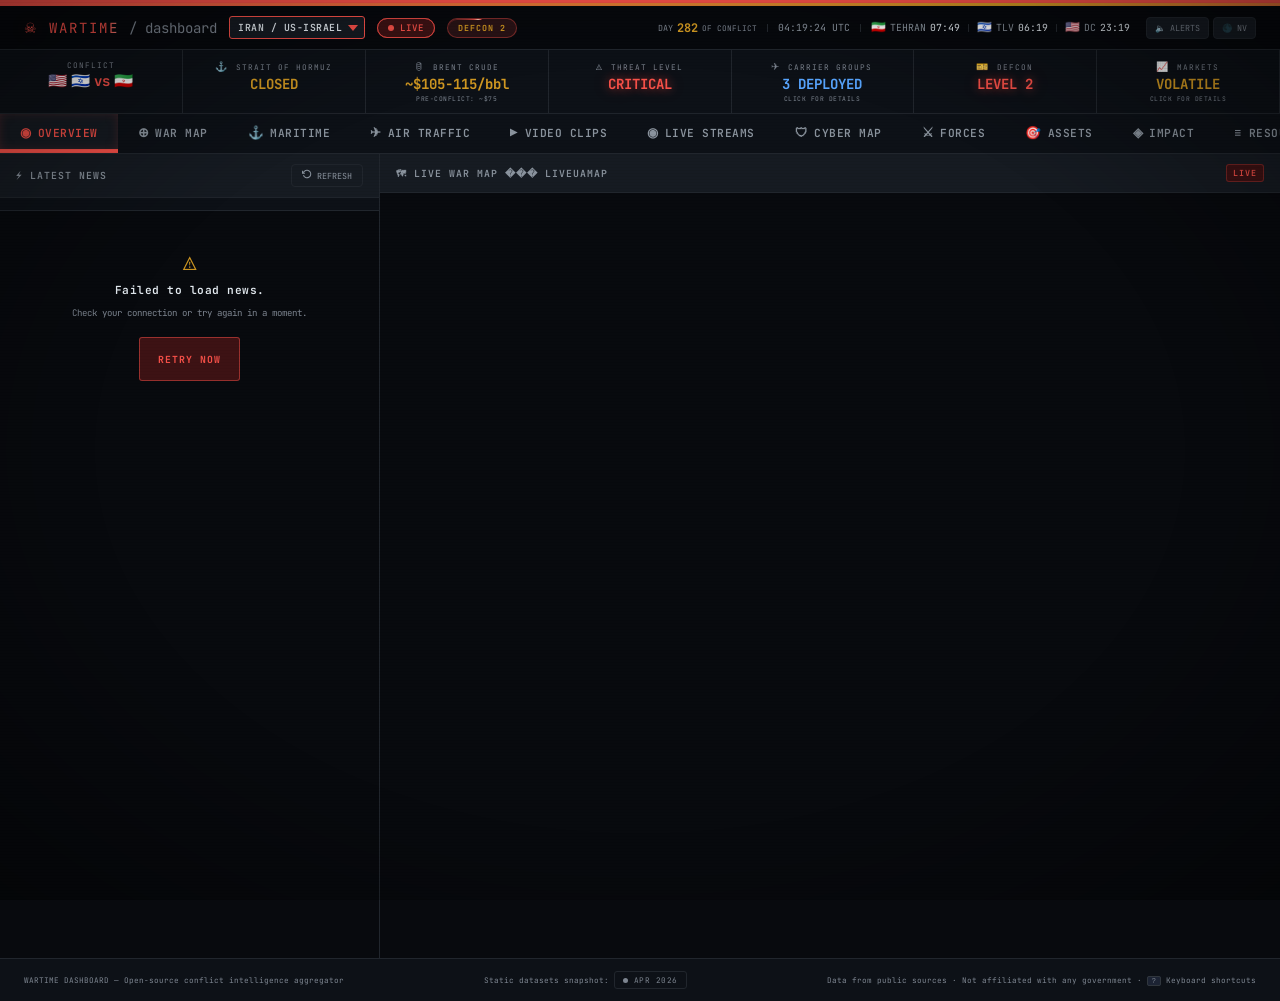
==== index.html @ 5f17aec8 "Add PWA shell, scoring methodology, and share buttons - PWA: add /manifest.webmanifest + /sw.js (net" ====
<!DOCTYPE html>
<html lang="en">
<head>
<meta charset="UTF-8">
<meta name="viewport" content="width=device-width, initial-scale=1.0">
<meta name="description" content="Real-time conflict intelligence dashboard monitoring the US-Israel military operations against Iran. Live maps, news feeds, OSINT, maritime/air traffic tracking, and military order of battle.">
<meta name="theme-color" content="#080a0e">
<meta property="og:title" content="WARTIME — Iran Conflict Dashboard">
<meta property="og:description" content="Real-time conflict intelligence dashboard with live maps, news, OSINT, and military tracking.">
<meta property="og:type" content="website">
<meta property="og:url" content="https://wartime-dashboard.vercel.app/">
<meta property="og:site_name" content="WARTIME">
<meta property="og:image" content="https://wartime-dashboard.vercel.app/images/assets/og-preview.png">
<meta property="og:image:width" content="1200">
<meta property="og:image:height" content="630">
<meta name="twitter:card" content="summary_large_image">
<meta name="twitter:title" content="WARTIME — Iran Conflict Dashboard">
<meta name="twitter:description" content="Real-time conflict intelligence dashboard with live maps, news, OSINT, and military tracking.">
<meta name="twitter:image" content="https://wartime-dashboard.vercel.app/images/assets/og-preview.png">
<meta name="robots" content="index,follow">
<link rel="canonical" href="https://wartime-dashboard.vercel.app/">
<link rel="manifest" href="/manifest.webmanifest">
<link rel="icon" href="data:image/svg+xml,<svg xmlns='http://www.w3.org/2000/svg' viewBox='0 0 100 100'><text y='.9em' font-size='90'>☠</text></svg>">
<title>WARTIME — Iran Conflict Dashboard</title>
<link rel="preconnect" href="https://fonts.googleapis.com">
<link rel="preconnect" href="https://fonts.gstatic.com" crossorigin>
<link href="https://fonts.googleapis.com/css2?family=JetBrains+Mono:wght@400;600;700&family=DM+Sans:wght@400;500;600;700&display=swap" rel="stylesheet">
<style>
  *,*::before,*::after{box-sizing:border-box;margin:0;padding:0}
  :root{
    --bg:#080a0e;--surface:#0d1117;--surface2:#161b22;--surface3:#1c2333;
    --border:#21262d;--border2:#30363d;
    --text:#e6edf3;--text2:#8b949e;--text3:#7d8590;
    --red:#f85149;--red-dim:#3d1214;
    --orange:#d29922;--orange-dim:#2d2006;
    --green:#3fb950;--green-dim:#0d2818;
    --blue:#58a6ff;--blue-dim:#0c2d6b;
    --purple:#bc8cff;
    --iran:#239e3b;--usa:#bf0a30;--israel:#0038b8;
    --mono:'JetBrains Mono',monospace;--sans:'DM Sans',system-ui,sans-serif;
  }
  html{font-size:14px;background:var(--bg);color:var(--text);font-family:var(--sans);scrollbar-width:thin;scrollbar-color:var(--border) var(--bg)}
  body{min-height:100vh;background:var(--bg)}
  /* Subtle scanline overlay for war-room CRT feel */
  body::after{
    content:'';position:fixed;top:0;left:0;right:0;bottom:0;z-index:9999;
    pointer-events:none;
    background:repeating-linear-gradient(0deg,rgba(0,0,0,0.03) 0px,rgba(0,0,0,0.03) 1px,transparent 1px,transparent 3px);
  }
  /* Vignette */
  body::before{
    content:'';position:fixed;top:0;left:0;right:0;bottom:0;z-index:9998;
    pointer-events:none;
    background:radial-gradient(ellipse at center,transparent 60%,rgba(0,0,0,0.4) 100%);
  }
  a{color:var(--blue);text-decoration:none}a:hover{text-decoration:underline}

  /* THREAT BAR - thin red line at very top */
  .threat-bar{
    height:3px;
    background:linear-gradient(90deg,var(--red) 0%,var(--orange) 40%,var(--red) 60%,var(--orange) 100%);
    background-size:200% 100%;
    animation:threat-slide 3s linear infinite;
  }
  @keyframes threat-slide{0%{background-position:0% 0}100%{background-position:200% 0}}

  /* HEADER */
  .header{
    position:sticky;top:0;z-index:100;
    background:rgba(8,10,14,0.95);backdrop-filter:blur(12px);
    border-bottom:1px solid var(--border);
    padding:10px 24px;display:flex;align-items:center;justify-content:space-between;gap:16px;
  }
  .header-left{display:flex;align-items:center;gap:12px}
  .logo{font-family:var(--mono);font-weight:700;font-size:1.15rem;letter-spacing:2px;color:var(--red);text-shadow:0 0 20px rgba(248,81,73,0.3)}
  .logo span{color:var(--text3);font-weight:400;letter-spacing:0;text-shadow:none}
  .live-pill{
    display:inline-flex;align-items:center;gap:6px;
    background:var(--red-dim);border:1px solid rgba(248,81,73,0.4);
    color:var(--red);padding:3px 10px;border-radius:100px;
    font-family:var(--mono);font-size:0.65rem;font-weight:600;letter-spacing:1px;
  }
  .threat-pill{
    display:inline-flex;align-items:center;
    background:rgba(248,81,73,0.15);border:1px solid rgba(248,81,73,0.4);
    color:var(--orange);padding:3px 10px;border-radius:100px;
    font-family:var(--mono);font-size:0.6rem;font-weight:700;letter-spacing:1px;
    animation:blink 2s infinite;
  }
  .live-dot{width:6px;height:6px;border-radius:50%;background:var(--red);animation:blink 1.5s infinite}
  @keyframes blink{0%,100%{opacity:1}50%{opacity:.3}}
  .header-right{display:flex;align-items:center;gap:8px;font-size:.7rem;color:var(--text2);font-family:var(--mono)}
  .header-stat{display:inline-flex;align-items:center;gap:4px}
  .header-stat-label{color:var(--text3);font-size:.6rem}
  .header-divider{color:var(--border2);font-size:.6rem}
  .day-count{color:var(--orange);font-weight:700;font-size:.85rem}

  /* NAV TABS */
  .nav-tabs{
    display:flex;gap:0;background:var(--surface);border-bottom:1px solid var(--border);
    overflow-x:auto;scrollbar-width:none;
  }
  .nav-tabs::-webkit-scrollbar{display:none}
  .nav-tab{
    padding:10px 20px;font-size:.8rem;font-weight:600;color:var(--text2);
    cursor:pointer;border-bottom:2px solid transparent;white-space:nowrap;
    transition:all .2s;font-family:var(--mono);letter-spacing:.5px;
  }
  .nav-tab:hover{color:var(--text);background:var(--surface2)}
  .nav-tab:focus-visible{outline:1px solid var(--red);outline-offset:-1px}
  .nav-tab.active{color:var(--red);border-bottom-color:var(--red);background:var(--surface2)}
  .nav-tab .tab-icon{margin-right:6px;font-size:.9rem}

  /* PANELS — see transition styles below */

  /* GRID LAYOUT */
  .grid-2{display:grid;grid-template-columns:1fr 1fr;gap:1px;background:var(--border)}
  .grid-3{display:grid;grid-template-columns:1fr 1fr 1fr;gap:1px;background:var(--border)}
  .grid-cell{background:var(--surface);padding:0;position:relative;overflow:hidden}

  /* SECTION HEADERS */
  .section-head{
    display:flex;align-items:center;justify-content:space-between;
    padding:10px 16px;background:var(--surface2);border-bottom:1px solid var(--border);
    font-family:var(--mono);font-size:.7rem;font-weight:600;letter-spacing:1px;
    color:var(--text2);text-transform:uppercase;
  }
  .section-head .badge{
    font-size:.6rem;padding:2px 6px;border-radius:3px;
    background:var(--red-dim);color:var(--red);border:1px solid rgba(248,81,73,0.3);
  }

  /* IFRAME CONTAINERS */
  .iframe-wrap{position:relative;width:100%;height:100%;min-height:500px}
  .iframe-wrap iframe{width:100%;height:100%;border:0;position:absolute;top:0;left:0}
  .iframe-wrap.short{min-height:400px}
  .iframe-wrap.tall{min-height:600px}
  .iframe-wrap.yt{min-height:320px}

  /* NEWS FEED — Redesigned */
  .news-feed{height:calc(100vh - 96px);overflow-y:auto;scrollbar-width:thin;scrollbar-color:var(--border) var(--surface)}
  .news-controls{
    display:flex;align-items:center;gap:0;padding:0;
    border-bottom:1px solid var(--border);background:var(--surface);
  }
  .news-filter-tab{
    padding:8px 14px;font-family:var(--mono);font-size:.6rem;letter-spacing:.5px;
    cursor:pointer;color:var(--text3);border-bottom:2px solid transparent;
    transition:all .15s;white-space:nowrap;
  }
  .news-filter-tab:hover{color:var(--text2);background:var(--surface2)}
  .news-filter-tab.active{color:var(--red);border-bottom-color:var(--red)}
  .news-view-toggle{
    margin-left:auto;padding:6px 10px;background:none;border:none;
    color:var(--text3);font-family:var(--mono);font-size:.6rem;cursor:pointer;
  }
  .news-view-toggle:hover{color:var(--text2)}
  .news-item{
    padding:14px 16px;border-bottom:1px solid var(--border);cursor:pointer;
    transition:background .15s;
  }
  .news-item:hover{background:var(--surface2)}
  .news-item.compact{padding:8px 16px}
  .news-meta{display:flex;align-items:center;gap:8px;margin-bottom:4px}
  .news-source{
    font-family:var(--mono);font-size:.6rem;font-weight:700;letter-spacing:.5px;
    padding:2px 6px;border-radius:3px;text-transform:uppercase;
  }
  .news-category{
    font-family:var(--mono);font-size:.5rem;letter-spacing:.5px;padding:1px 5px;
    border-radius:2px;text-transform:uppercase;
  }
  .cat-strikes{background:var(--red-dim);color:var(--red)}
  .cat-military{background:var(--orange-dim);color:var(--orange)}
  .cat-diplomacy{background:var(--blue-dim);color:var(--blue)}
  .cat-maritime{background:#0d2233;color:#4db8d9}
  .cat-nuclear{background:#2d0633;color:#d966ff}
  .cat-humanitarian{background:var(--green-dim);color:var(--green)}
  .cat-oil{background:#332200;color:#e6a817}
  .src-aljazeera{background:#3d1a0a;color:#e8713a}
  .src-bbc{background:#3d1214;color:#f85149}
  .src-reuters{background:#2d2006;color:#d29922}
  .src-cnn{background:#0c2d6b;color:#58a6ff}
  .src-npr{background:#1a2d0a;color:#6fbf49}
  .src-fox{background:#2d2006;color:#d29922}
  .src-nbc{background:#1a0a3d;color:#bc8cff}
  .src-guardian{background:#0d2818;color:#3fb950}
  .src-jpost{background:#0c2d6b;color:#58a6ff}
  .src-toi{background:#1a1a3d;color:#8888ff}
  .src-default{background:var(--surface3);color:var(--text2)}
  .news-time{font-size:.65rem;color:var(--text3);font-family:var(--mono)}
  .news-title{font-size:.85rem;font-weight:600;line-height:1.4;color:var(--text)}
  .news-item:hover .news-title{color:var(--blue)}
  .news-snippet{font-size:.7rem;color:var(--text2);line-height:1.4;margin-top:4px;display:-webkit-box;-webkit-line-clamp:2;-webkit-box-orient:vertical;overflow:hidden}
  .news-item.compact .news-snippet{display:none}
  .breaking-tag{
    display:inline-block;background:var(--red);color:#fff;
    font-family:var(--mono);font-size:.55rem;font-weight:700;
    padding:1px 5px;border-radius:2px;margin-right:4px;letter-spacing:.5px;
  }
  .precedence-badge{
    display:inline-block;font-family:var(--mono);font-size:.45rem;font-weight:700;
    padding:1px 4px;border-radius:2px;margin-right:4px;letter-spacing:.5px;
  }
  .prec-flash{background:#ff0033;color:#fff;animation:flash-pulse 1s infinite}
  .prec-immediate{background:#ff6600;color:#fff}
  .prec-priority{background:#cc9900;color:#000}
  .prec-routine{background:var(--surface3);color:var(--text3)}
  @keyframes flash-pulse{0%,100%{opacity:1}50%{opacity:.5}}
  @media(prefers-reduced-motion:reduce){.prec-flash{animation:none}}
  .escalation-gauge{display:flex;align-items:center;gap:8px;padding:8px 16px;background:var(--surface);border:1px solid var(--border);border-radius:4px;margin:8px 0}
  .gauge-bar{flex:1;height:8px;background:var(--surface2);border-radius:4px;overflow:hidden;position:relative}
  .gauge-fill{height:100%;border-radius:4px;transition:width .5s ease,background .5s ease}
  .gauge-label{font-family:var(--mono);font-size:.6rem;color:var(--text2);white-space:nowrap}
  .gauge-value{font-family:var(--mono);font-size:.7rem;font-weight:700;min-width:60px;text-align:right}
  /* Sparkline mini-charts */
  .sparkline-wrap{display:flex;align-items:flex-end;gap:1px;height:28px;margin:4px 0}
  .spark-bar{flex:1;background:var(--green);border-radius:1px 1px 0 0;min-width:2px;transition:height .3s ease;opacity:.7}
  .spark-bar:hover{opacity:1}
  .spark-bar.down{background:var(--red)}
  .spark-bar.flat{background:var(--text3)}
  /* Timeline filters */
  .timeline-filters{display:flex;gap:6px;padding:12px 20px;flex-wrap:wrap;border-bottom:1px solid var(--border)}
  .timeline-filter-btn{font-family:var(--mono);font-size:.55rem;padding:3px 8px;border-radius:3px;
    border:1px solid var(--border);background:var(--surface2);color:var(--text2);cursor:pointer;text-transform:uppercase;letter-spacing:.5px}
  .timeline-filter-btn:hover,.timeline-filter-btn.active{border-color:var(--accent);color:var(--accent);background:var(--surface)}
  .timeline-event{display:flex;gap:16px;padding:12px 0;border-bottom:1px solid var(--border);cursor:pointer;transition:background .15s}
  .timeline-event:hover{background:var(--surface2)}
  .timeline-event-cat{font-family:var(--mono);font-size:.45rem;padding:1px 5px;border-radius:2px;white-space:nowrap;align-self:flex-start;margin-top:2px}
  .news-stats-bar{
    display:flex;gap:0;border-bottom:1px solid var(--border);background:var(--surface);
  }
  .news-stat{
    flex:1;text-align:center;padding:6px 8px;border-right:1px solid var(--border);
  }
  .news-stat:last-child{border-right:none}
  .news-stat-val{font-family:var(--mono);font-size:.9rem;font-weight:700;color:var(--text)}
  .news-stat-label{font-family:var(--mono);font-size:.5rem;color:var(--text3);text-transform:uppercase;letter-spacing:.5px}

  /* OSINT/Social Feed */
  .osint-grid{display:grid;grid-template-columns:repeat(auto-fill,minmax(340px,1fr));gap:1px;background:var(--border);padding:0}
  .osint-card{
    background:var(--surface);padding:14px 16px;cursor:pointer;transition:background .15s;
    border-bottom:1px solid var(--border);
  }
  .osint-card:hover{background:var(--surface2)}
  .osint-header{display:flex;align-items:center;gap:8px;margin-bottom:6px}
  .osint-platform{
    font-family:var(--mono);font-size:.55rem;font-weight:700;letter-spacing:.5px;
    padding:2px 6px;border-radius:3px;text-transform:uppercase;
  }
  .plat-twitter{background:#0c2d4d;color:#1da1f2}
  .plat-telegram{background:#0c2633;color:#0088cc}
  .plat-osint{background:#2d1a06;color:#e8a83a}
  /* Article reader */
  #articleReader iframe{background:#fff}
  .osint-author{font-size:.7rem;font-weight:600;color:var(--text)}
  .osint-handle{font-size:.6rem;color:var(--text3);font-family:var(--mono)}
  .osint-text{font-size:.8rem;line-height:1.45;color:var(--text);margin-bottom:6px}
  .osint-footer{display:flex;gap:12px;font-family:var(--mono);font-size:.55rem;color:var(--text3)}
  .osint-engagement{display:flex;gap:12px;align-items:center}
  .osint-engagement span{display:flex;align-items:center;gap:3px}

  /* Impact Stats Dashboard */
  .impact-grid{display:grid;grid-template-columns:repeat(auto-fill,minmax(200px,1fr));gap:1px;background:var(--border);padding:0}
  .impact-card{
    background:var(--surface);padding:20px;text-align:center;
  }
  .impact-val{font-family:var(--mono);font-size:1.8rem;font-weight:700;line-height:1;margin-bottom:4px}
  .impact-label{font-family:var(--mono);font-size:.6rem;color:var(--text3);text-transform:uppercase;letter-spacing:1px}
  .impact-sub{font-size:.6rem;color:var(--text3);margin-top:2px}
  .impact-section{padding:16px 20px}
  .impact-section h3{font-family:var(--mono);font-size:.75rem;color:var(--text2);letter-spacing:1px;text-transform:uppercase;margin-bottom:12px}
  .impact-bar{display:flex;align-items:center;gap:10px;margin-bottom:8px}
  .impact-bar-label{font-family:var(--mono);font-size:.65rem;color:var(--text2);width:120px;flex-shrink:0}
  .impact-bar-track{flex:1;height:6px;background:var(--surface2);border-radius:3px;overflow:hidden}
  .impact-bar-fill{height:100%;border-radius:3px;transition:width .5s ease}
  .impact-timeline-item{
    display:flex;gap:12px;padding:10px 0;border-bottom:1px solid var(--border);
    font-size:.75rem;
  }
  .impact-timeline-date{font-family:var(--mono);font-size:.6rem;color:var(--text3);width:80px;flex-shrink:0}
  .impact-timeline-text{color:var(--text);line-height:1.4}

  /* VIDEO CLIPS */
  .clips-grid{display:grid;grid-template-columns:repeat(auto-fill,minmax(260px,1fr));gap:1px;background:var(--border)}
  .clip-card{background:var(--surface);overflow:hidden;cursor:pointer;transition:background .15s}
  .clip-card:hover{background:var(--surface2)}
  .clip-thumb{position:relative;padding-bottom:56.25%;background:var(--surface2)}
  .clip-thumb img{position:absolute;top:0;left:0;width:100%;height:100%;object-fit:cover}
  .clip-thumb .play-btn{
    position:absolute;top:50%;left:50%;transform:translate(-50%,-50%);
    width:48px;height:48px;border-radius:50%;background:rgba(248,81,73,0.9);
    display:flex;align-items:center;justify-content:center;
    transition:transform .2s;
  }
  .clip-card:hover .play-btn{transform:translate(-50%,-50%) scale(1.1)}
  .play-btn svg{width:18px;height:18px;fill:#fff;margin-left:2px}
  .clip-duration{
    position:absolute;bottom:6px;right:6px;
    background:rgba(0,0,0,0.85);color:#fff;
    font-family:var(--mono);font-size:.6rem;padding:2px 5px;border-radius:3px;
  }
  .clip-info{padding:10px 12px}
  .clip-title{font-size:.8rem;font-weight:600;line-height:1.3;margin-bottom:4px;display:-webkit-box;-webkit-line-clamp:2;-webkit-box-orient:vertical;overflow:hidden}
  .clip-channel{font-size:.65rem;color:var(--text2)}
  .clip-date{font-size:.6rem;color:var(--text3);font-family:var(--mono)}

  /* VIDEO SOURCE TABS */
  .vid-source-tabs{display:flex;gap:0;border:1px solid var(--border);border-radius:4px;overflow:hidden}
  .vid-src-tab{
    padding:3px 10px;background:none;border:none;border-right:1px solid var(--border);
    color:var(--text3);font-family:var(--mono);font-size:.6rem;cursor:pointer;
    transition:all .15s;letter-spacing:.5px;
  }
  .vid-src-tab:last-child{border-right:none}
  .vid-src-tab:hover{background:var(--surface2);color:var(--text2)}
  .vid-src-tab.active{background:var(--red-dim);color:var(--red)}
  .clip-card .clip-source{
    position:absolute;top:6px;left:6px;
    background:rgba(0,0,0,0.85);color:var(--text2);
    font-family:var(--mono);font-size:.55rem;padding:2px 6px;border-radius:3px;
    letter-spacing:.5px;
  }
  .clip-card .clip-source.src-reddit{color:#ff4500}
  .clip-card .clip-source.src-youtube{color:#f00}

  /* EVENT TIMELINE */
  .timeline{height:calc(100vh - 130px);overflow-y:auto;padding:20px 20px 20px 28px;scrollbar-width:thin;scrollbar-color:var(--border) var(--surface)}
  .timeline-group{margin-bottom:24px}
  .timeline-date{
    font-family:var(--mono);font-size:.6rem;letter-spacing:1px;text-transform:uppercase;
    color:var(--text3);margin-bottom:12px;padding-left:20px;
  }
  .tl-item{
    position:relative;padding:10px 14px 10px 20px;margin-left:8px;
    border-left:2px solid var(--border);cursor:pointer;transition:background .15s;
  }
  .tl-item:hover{background:var(--surface2);border-radius:0 6px 6px 0}
  .tl-item::before{
    content:'';position:absolute;left:-5px;top:14px;
    width:8px;height:8px;border-radius:50%;background:var(--border2);
    border:2px solid var(--bg);
  }
  .tl-item.tl-breaking{border-left-color:var(--red)}
  .tl-item.tl-breaking::before{background:var(--red);box-shadow:0 0 8px rgba(248,81,73,0.5)}
  .tl-item.tl-major{border-left-color:var(--orange)}
  .tl-item.tl-major::before{background:var(--orange)}
  .tl-item .tl-time{
    font-family:var(--mono);font-size:.55rem;color:var(--text3);margin-bottom:3px;
  }
  .tl-item .tl-title{font-size:.78rem;font-weight:600;line-height:1.35;color:var(--text)}
  .tl-item:hover .tl-title{color:var(--blue)}
  .tl-item .tl-source{
    font-family:var(--mono);font-size:.55rem;color:var(--text3);margin-top:4px;
  }
  .tl-legend{
    display:flex;gap:14px;padding:10px 16px;border-bottom:1px solid var(--border);
    font-family:var(--mono);font-size:.55rem;color:var(--text3);
  }
  .tl-legend-dot{
    display:inline-block;width:6px;height:6px;border-radius:50%;margin-right:4px;
    vertical-align:middle;
  }

  /* BREAKING MARQUEE */
  .marquee-bar{
    display:flex;align-items:center;background:var(--red-dim);
    border-bottom:1px solid rgba(248,81,73,0.3);overflow:hidden;height:28px;
  }
  .marquee-label{
    flex-shrink:0;padding:0 12px;font-family:var(--mono);font-size:.6rem;font-weight:700;
    letter-spacing:1px;color:#fff;background:var(--red);height:100%;
    display:flex;align-items:center;animation:blink 1.5s infinite;
  }
  .marquee-track{flex:1;overflow:hidden;position:relative;height:100%;display:flex;align-items:center}
  .marquee-text{
    white-space:nowrap;font-family:var(--mono);font-size:.7rem;font-weight:600;color:var(--red);
    animation:marquee-scroll 30s linear infinite;padding-left:100%;
  }
  @keyframes marquee-scroll{0%{transform:translateX(0)}100%{transform:translateX(-100%)}}

  /* STAT TICKER */
  .ticker{
    display:flex;gap:0;background:var(--surface);border-bottom:1px solid var(--border);
    overflow-x:auto;scrollbar-width:none;
  }
  .ticker::-webkit-scrollbar{display:none}
  .tick{
    flex:1;min-width:160px;padding:10px 16px;border-right:1px solid var(--border);
    text-align:center;transition:background .3s;
  }
  .tick:hover{background:var(--surface2)}
  .tick-label{font-family:var(--mono);font-size:.55rem;color:var(--text3);text-transform:uppercase;letter-spacing:1px;margin-bottom:2px}
  .tick-icon{font-size:.7rem;margin-right:2px}
  .tick-value{font-family:var(--mono);font-size:1rem;font-weight:700}
  .tick-value.red{color:var(--red)}.tick-value.orange{color:var(--orange)}.tick-value.green{color:var(--green)}.tick-value.blue{color:var(--blue)}
  .tick-flags{display:inline-flex;align-items:center;gap:4px}
  .flag{font-size:1.1rem;line-height:1}
  .tick-pulse{animation:tick-pulse 2s ease-in-out infinite}
  @keyframes tick-pulse{0%,100%{opacity:1}50%{opacity:.5}}
  .tick-critical{
    text-shadow:0 0 10px rgba(248,81,73,0.6),0 0 20px rgba(248,81,73,0.3);
    animation:threat-glow 1.5s ease-in-out infinite;
  }
  @keyframes threat-glow{
    0%,100%{text-shadow:0 0 10px rgba(248,81,73,0.6),0 0 20px rgba(248,81,73,0.3)}
    50%{text-shadow:0 0 20px rgba(248,81,73,0.9),0 0 40px rgba(248,81,73,0.5),0 0 60px rgba(248,81,73,0.2)}
  }
  .tick-sub{font-family:var(--mono);font-size:.45rem;color:var(--text3);margin-top:2px;letter-spacing:.5px}

  /* THEATER SELECTOR */
  .theater-select{
    font-family:var(--mono);font-size:.7rem;font-weight:600;
    background:var(--surface2);color:var(--text);
    border:1px solid var(--red);border-radius:3px;
    padding:4px 8px;cursor:pointer;
    outline:none;letter-spacing:.5px;
    appearance:none;-webkit-appearance:none;
    background-image:url("data:image/svg+xml,%3Csvg xmlns='http://www.w3.org/2000/svg' width='10' height='6'%3E%3Cpath d='M0 0l5 6 5-6z' fill='%23f85149'/%3E%3C/svg%3E");
    background-repeat:no-repeat;background-position:right 6px center;
    padding-right:22px;
  }
  .theater-select:hover{background:var(--surface3);border-color:var(--red)}
  .theater-select:focus{box-shadow:0 0 0 2px rgba(248,81,73,0.3)}
  .theater-select option{background:var(--surface);color:var(--text)}

  /* CARRIER DETAIL PANEL */
  .carrier-panel{
    display:none;background:var(--surface);border-bottom:1px solid var(--border);
    padding:0;overflow:hidden;transition:max-height .3s ease;
  }
  .carrier-panel.show{display:block}
  .carrier-panel-inner{display:flex;gap:0;overflow-x:auto;scrollbar-width:none}
  .carrier-panel-inner::-webkit-scrollbar{display:none}
  .carrier-card{
    flex:1;min-width:280px;padding:16px 20px;border-right:1px solid var(--border);
  }
  .carrier-card-img{
    width:100%;height:120px;object-fit:cover;border-radius:4px;margin-bottom:10px;
    border:1px solid var(--border);opacity:.9;transition:opacity .3s;
  }
  .carrier-card-img:hover{opacity:1}
  .carrier-card-name{font-family:var(--mono);font-weight:700;font-size:.85rem;color:var(--blue);margin-bottom:2px}
  .carrier-card-hull{font-family:var(--mono);font-size:.6rem;color:var(--text3);margin-bottom:8px}
  .carrier-card-item{display:flex;justify-content:space-between;padding:3px 0;border-bottom:1px solid var(--border);font-family:var(--mono);font-size:.6rem}
  .carrier-card-item:last-child{border:0}
  .carrier-card-label{color:var(--text2)}
  .carrier-card-val{color:var(--text);font-weight:600}
  .carrier-card-status{
    display:inline-flex;align-items:center;gap:4px;margin-top:6px;padding:3px 8px;
    border-radius:3px;font-family:var(--mono);font-size:.55rem;font-weight:600;
    background:var(--blue-dim);color:var(--blue);border:1px solid rgba(88,166,255,0.3);
  }

  /* FLEET TRACKER */
  .fleet-grid{display:grid;grid-template-columns:repeat(auto-fill,minmax(340px,1fr));gap:1px;background:var(--border)}
  .fleet-card{background:var(--surface);padding:16px 18px}
  .fleet-card-header{display:flex;align-items:center;justify-content:space-between;margin-bottom:8px}
  .fleet-card-name{font-family:var(--mono);font-weight:700;font-size:.75rem;color:var(--text)}
  .fleet-card-class{font-family:var(--mono);font-size:.55rem;color:var(--text3)}
  .fleet-card-status{
    display:inline-flex;align-items:center;gap:4px;padding:2px 8px;border-radius:3px;
    font-family:var(--mono);font-size:.55rem;font-weight:600;
  }
  .fleet-card-status.operational{background:var(--green-dim);color:var(--green);border:1px solid rgba(63,185,80,0.3)}
  .fleet-card-status.damaged{background:var(--orange-dim);color:var(--orange);border:1px solid rgba(210,153,34,0.3)}
  .fleet-card-status.destroyed{background:var(--red-dim);color:var(--red);border:1px solid rgba(248,81,73,0.3)}
  .fleet-card-status.unknown{background:var(--surface3);color:var(--text3);border:1px solid var(--border2)}
  .fleet-card-detail{font-family:var(--mono);font-size:.55rem;color:var(--text2);margin-top:4px}
  .fleet-card-detail span{display:block;padding:2px 0}
  .fleet-summary{display:flex;gap:16px;padding:12px 20px;background:var(--surface2);border-bottom:1px solid var(--border);font-family:var(--mono);font-size:.6rem;flex-wrap:wrap}
  .fleet-summary-item{display:flex;align-items:center;gap:6px}
  .fleet-summary-dot{width:8px;height:8px;border-radius:50%}

  /* INFRASTRUCTURE TARGET TRACKER */
  .infra-grid{display:grid;grid-template-columns:repeat(auto-fill,minmax(300px,1fr));gap:1px;background:var(--border)}
  .infra-card{background:var(--surface);padding:14px 16px}
  .infra-card-header{display:flex;align-items:center;justify-content:space-between;margin-bottom:6px}
  .infra-card-name{font-family:var(--mono);font-weight:700;font-size:.75rem;color:var(--text)}
  .infra-card-type{font-family:var(--mono);font-size:.5rem;color:var(--text3);text-transform:uppercase;letter-spacing:.5px;padding:2px 6px;border:1px solid var(--border2);border-radius:2px}
  .infra-card-location{font-family:var(--mono);font-size:.55rem;color:var(--text3);margin-bottom:6px}
  .infra-card-status{margin-bottom:6px}
  .infra-card-detail{font-family:var(--mono);font-size:.55rem;color:var(--text2);line-height:1.5}
  .infra-damage-bar{height:4px;background:var(--surface3);border-radius:2px;margin-top:6px;overflow:hidden}
  .infra-damage-fill{height:100%;border-radius:2px;transition:width .5s ease}

  /* LOADING */
  .loading{display:flex;align-items:center;justify-content:center;padding:40px;color:var(--text3);font-family:var(--mono);font-size:.75rem;gap:8px}
  .spinner{width:14px;height:14px;border:2px solid var(--border);border-top-color:var(--red);border-radius:50%;animation:spin .6s linear infinite}
  @keyframes spin{to{transform:rotate(360deg)}}

  /* FULLSCREEN LAYOUT */
  .full-frame{height:calc(100vh - 96px);position:relative}
  .full-frame iframe{width:100%;height:100%;border:0}
  .full-frame-overlay{
    position:absolute;bottom:16px;right:16px;z-index:10;
    display:flex;gap:8px;
  }
  .overlay-btn{
    padding:6px 12px;background:rgba(13,17,23,0.9);border:1px solid var(--border);
    border-radius:6px;color:var(--text2);font-family:var(--mono);font-size:.65rem;
    cursor:pointer;transition:all .15s;backdrop-filter:blur(8px);
  }
  .overlay-btn:hover{background:var(--surface2);color:var(--text);border-color:var(--border2)}

  /* PiP MINI PLAYER */
  .pip-player{
    position:fixed;bottom:20px;right:20px;z-index:999;
    width:320px;aspect-ratio:16/9;border-radius:8px;overflow:hidden;
    border:2px solid var(--border2);background:#000;
    box-shadow:0 8px 32px rgba(0,0,0,0.6);
    transition:all .3s ease;display:none;
  }
  .pip-player.show{display:block}
  .pip-player.minimized{width:200px}
  .pip-player iframe{width:100%;height:100%;border:0}
  .pip-controls{
    position:absolute;top:0;left:0;right:0;
    display:flex;align-items:center;justify-content:space-between;
    padding:4px 8px;background:linear-gradient(to bottom,rgba(0,0,0,0.8),transparent);
    opacity:0;transition:opacity .2s;
  }
  .pip-player:hover .pip-controls{opacity:1}
  .pip-label{
    font-family:var(--mono);font-size:.55rem;color:var(--text2);
    display:flex;align-items:center;gap:4px;
  }
  .pip-label .live-dot-sm{width:5px;height:5px;border-radius:50%;background:var(--red);animation:blink 1.5s infinite}
  .pip-btns{display:flex;gap:2px}
  .pip-btn{
    background:none;border:none;color:var(--text2);cursor:pointer;
    font-size:.75rem;padding:2px 6px;border-radius:3px;transition:all .15s;
  }
  .pip-btn:hover{background:rgba(255,255,255,0.15);color:#fff}
  .pip-resize{
    position:absolute;bottom:0;left:0;right:0;height:4px;
    cursor:ns-resize;background:transparent;
  }
  .pip-resize:hover{background:var(--red)}

  /* NOTIFICATION BADGES */
  .tab-badge{
    display:inline-flex;align-items:center;justify-content:center;
    min-width:16px;height:16px;border-radius:8px;
    background:var(--red);color:#fff;
    font-family:var(--mono);font-size:.5rem;font-weight:700;
    margin-left:6px;padding:0 4px;
    animation:badge-pop .3s ease;
  }
  @keyframes badge-pop{0%{transform:scale(0)}50%{transform:scale(1.2)}100%{transform:scale(1)}}
  @media(prefers-reduced-motion:reduce){.tab-badge{animation:none}.tick-pulse,.tick-critical{animation:none}}

  /* HEADER TOGGLE BUTTONS */
  .header-toggles{display:flex;gap:4px;margin-left:8px}
  .header-toggle{
    background:var(--surface2);border:1px solid var(--border);
    color:var(--text3);padding:4px 8px;border-radius:4px;
    font-family:var(--mono);font-size:.6rem;cursor:pointer;
    transition:all .15s;display:flex;align-items:center;gap:4px;
  }
  .header-toggle:hover{border-color:var(--border2);color:var(--text2)}
  .header-toggle.active{border-color:var(--red);color:var(--red);background:var(--red-dim)}

  /* NIGHT OPS THEME */
  .night-ops{
    --bg:#020504;--surface:#040a07;--surface2:#081208;--surface3:#0c1a0c;
    --border:#0f2a10;--border2:#1a3d1a;
    --text:#00ff41;--text2:#00aa2a;--text3:#006618;
    --red:#ff3333;--red-dim:#330808;
    --orange:#ffaa00;--orange-dim:#332200;
    --green:#00ff41;--green-dim:#003310;
    --blue:#00ccff;--blue-dim:#002233;
    --purple:#cc66ff;
  }
  .night-ops .header{background:rgba(2,5,4,0.95)}
  .night-ops .logo{color:var(--green);text-shadow:0 0 20px rgba(0,255,65,0.4)}
  .night-ops .threat-bar{background:linear-gradient(90deg,var(--green) 0%,var(--orange) 40%,var(--green) 60%,var(--orange) 100%)}
  .night-ops .nav-tab.active{color:var(--green);border-bottom-color:var(--green)}
  .night-ops .live-pill{background:var(--green-dim);border-color:rgba(0,255,65,0.4);color:var(--green)}
  .night-ops .live-dot,.night-ops .live-dot-sm{background:var(--green)}
  .night-ops .badge{background:var(--green-dim);color:var(--green);border-color:rgba(0,255,65,0.3)}
  .night-ops .pip-player{border-color:var(--green)}
  .night-ops body::after{background:repeating-linear-gradient(0deg,rgba(0,255,65,0.02) 0px,rgba(0,255,65,0.02) 1px,transparent 1px,transparent 3px)}

  /* MODAL */
  .modal-overlay{
    position:fixed;top:0;left:0;right:0;bottom:0;z-index:1000;
    background:rgba(0,0,0,0.85);display:none;align-items:center;justify-content:center;
    padding:20px;
  }
  .modal-overlay.show{display:flex}
  .modal-content{
    width:100%;max-width:900px;aspect-ratio:16/9;position:relative;
    background:#000;border-radius:8px;overflow:hidden;
  }
  .modal-content iframe{width:100%;height:100%;border:0}
  .modal-close{
    position:absolute;top:-36px;right:0;background:none;border:none;
    color:var(--text2);font-size:1.5rem;cursor:pointer;padding:4px;
  }
  .modal-close:hover{color:var(--text)}

  /* SIDEBAR SPLIT for news+map */
  .split-layout{display:grid;grid-template-columns:380px 1fr;height:calc(100vh - 96px)}
  .split-layout .sidebar{border-right:1px solid var(--border);overflow:hidden;display:flex;flex-direction:column}
  .split-layout .main-area{overflow:hidden;position:relative}

  /* SKIP NAV */
  .skip-nav{
    position:absolute;top:-100%;left:16px;z-index:9999;
    background:var(--red);color:#fff;padding:8px 16px;border-radius:0 0 6px 6px;
    font-family:var(--mono);font-size:.75rem;font-weight:600;
    transition:top .2s;
  }
  .skip-nav:focus{top:0;outline:2px solid var(--red);outline-offset:2px}

  /* PANEL TRANSITIONS */
  .panel{display:none;padding:0}
  .panel.active{display:block;animation:panelIn .2s ease both}
  .panel.panel-leaving{display:block;animation:panelOut .12s ease both}
  .theater-switching .panel{opacity:0.4;transition:opacity .15s ease}
  .theater-switching .ticker{opacity:0.4;transition:opacity .15s ease}
  @keyframes panelIn{from{opacity:0;transform:translateY(4px)}to{opacity:1;transform:translateY(0)}}
  @keyframes panelOut{from{opacity:1;transform:translateY(0)}to{opacity:0;transform:translateY(-4px)}}

  /* NEWS SEARCH */
  .news-search{
    display:flex;align-items:center;gap:6px;padding:6px 12px;
    border-bottom:1px solid var(--border);background:var(--surface);
  }
  .news-search input{
    flex:1;background:var(--surface2);border:1px solid var(--border);
    color:var(--text);padding:5px 10px;border-radius:4px;
    font-family:var(--mono);font-size:.65rem;outline:none;
  }
  .news-search input:focus{border-color:var(--red)}
  .news-search input::placeholder{color:var(--text3)}
  .news-search-icon{color:var(--text3);font-size:.75rem;flex-shrink:0}

  /* KEYBOARD SHORTCUT HINT */
  .kbd-hint{
    position:fixed;bottom:20px;left:20px;z-index:998;
    background:rgba(13,17,23,0.9);border:1px solid var(--border);
    border-radius:8px;padding:12px 16px;font-family:var(--mono);font-size:.6rem;
    color:var(--text2);backdrop-filter:blur(8px);display:none;
    max-width:280px;line-height:1.8;
  }
  .kbd-hint.show{display:block;animation:fadeIn .2s ease}
  .kbd-hint kbd{
    display:inline-block;background:var(--surface3);border:1px solid var(--border2);
    border-radius:3px;padding:1px 5px;font-family:var(--mono);font-size:.55rem;
    color:var(--text);margin:0 2px;
  }

  /* COMMAND PALETTE */
  .cmd-palette-overlay{position:fixed;inset:0;z-index:9999;background:rgba(0,0,0,.6);backdrop-filter:blur(4px);display:none;align-items:flex-start;justify-content:center;padding-top:20vh}
  .cmd-palette-overlay.show{display:flex;animation:fadeIn .15s ease}
  .cmd-palette{width:560px;max-width:90vw;background:var(--surface);border:1px solid var(--border);border-radius:12px;overflow:hidden;box-shadow:0 20px 60px rgba(0,0,0,.5)}
  .cmd-input{width:100%;padding:16px 20px;background:transparent;border:none;border-bottom:1px solid var(--border);font-family:var(--mono);font-size:.8rem;color:var(--text);outline:none}
  .cmd-input::placeholder{color:var(--text3)}
  .cmd-results{max-height:360px;overflow-y:auto;scrollbar-width:thin;scrollbar-color:var(--border) transparent}
  .cmd-item{display:flex;align-items:center;gap:12px;padding:10px 20px;cursor:pointer;transition:background .1s}
  .cmd-item:hover,.cmd-item.selected{background:var(--surface2)}
  .cmd-item-icon{font-size:1rem;width:24px;text-align:center}
  .cmd-item-label{font-family:var(--mono);font-size:.65rem;color:var(--text);flex:1}
  .cmd-item-hint{font-family:var(--mono);font-size:.5rem;color:var(--text3)}
  .cmd-item-kbd{font-family:var(--mono);font-size:.5rem;background:var(--surface3);border:1px solid var(--border);border-radius:3px;padding:1px 5px;color:var(--text3)}

  /* NIGHT VISION / CRT MODE */
  body.nightvision{filter:hue-rotate(80deg) saturate(3) brightness(.8)}
  body.nightvision *{--text:rgb(0,255,0)!important;--text2:rgb(0,200,0)!important;--text3:rgb(0,140,0)!important}
  body.crt-mode::after{
    content:'';position:fixed;inset:0;z-index:99999;pointer-events:none;
    background:repeating-linear-gradient(0deg,rgba(0,0,0,.03) 0px,rgba(0,0,0,.03) 1px,transparent 1px,transparent 2px);
    animation:crtFlicker 0.1s infinite alternate;
  }
  @keyframes crtFlicker{0%{opacity:.97}100%{opacity:1}}

  /* THREAT CLOCK */
  .threat-clock-canvas{border-radius:50%;border:2px solid var(--border)}

  /* BLAST CALC */
  .blast-ring{border-radius:50%;position:absolute;border:2px solid;opacity:.5;pointer-events:none}

  /* WAR ROOM MODE */
  body.warroom .header,body.warroom .nav-tabs,body.warroom .site-footer,
  body.warroom #defconStripe,body.warroom .threat-bar,body.warroom .skip-nav,
  body.warroom .ticker-bar,body.warroom .escalation-gauge,body.warroom #marqueeBar,
  body.warroom #kbdHint,body.warroom #cmdPalette{display:none!important}
  body.warroom .panel{height:100vh!important;max-height:100vh!important}
  body.warroom .panel.active{display:block}
  .warroom-overlay{
    position:fixed;top:12px;right:12px;z-index:9998;display:none;
    font-family:var(--mono);font-size:.6rem;color:var(--text3);
    background:rgba(0,0,0,.7);border:1px solid var(--border);border-radius:6px;
    padding:8px 14px;backdrop-filter:blur(6px);
  }
  body.warroom .warroom-overlay{display:flex;gap:12px;align-items:center}
  .warroom-defcon{font-weight:700;font-size:.8rem}
  .warroom-timer{color:var(--text3)}
  .warroom-exit{cursor:pointer;color:var(--text2);text-decoration:underline}
  .warroom-exit:hover{color:var(--text)}

  /* FOOTER */
  .site-footer{
    padding:12px 24px;background:var(--surface);border-top:1px solid var(--border);
    display:flex;align-items:center;justify-content:space-between;gap:12px;
    font-family:var(--mono);font-size:.55rem;color:var(--text3);
  }
  .site-footer a{color:var(--text3)}
  .site-footer a:hover{color:var(--text2)}

  /* RESPONSIVE */
  @media(max-width:900px){
    .split-layout{grid-template-columns:1fr}
    .grid-2,.grid-3{grid-template-columns:1fr}
    .split-layout .sidebar{height:50vh}
    .split-layout .main-area{height:50vh}
    .impact-section h3{font-size:.7rem}
    #panel-impact > div:nth-child(3){grid-template-columns:1fr}
  }
  @media(max-width:768px){
    .ticker{flex-wrap:nowrap;overflow-x:auto}
    .tick{min-width:130px;padding:12px 14px;min-height:44px}
    .tick-value{font-size:.85rem}
    .tick-label{font-size:.5rem}
    .header-right{display:none}
    .header{padding:10px 12px}
    .forces-grid,.nuke-grid,.casualty-grid{grid-template-columns:1fr}
    .force-compare{grid-template-columns:1fr;}.compare-divider{width:100%;flex-direction:row;padding:8px;border:none;border-top:1px solid var(--border);border-bottom:1px solid var(--border)}
    .links-grid{grid-template-columns:1fr;padding:12px}
    .site-footer{flex-direction:column;text-align:center;gap:6px}
    .pip-player{width:240px;bottom:10px;right:10px}
  }
  @media(max-width:600px){
    .nav-tab{padding:8px 12px;font-size:.7rem}
    .section-head{padding:8px 12px;font-size:.6rem;flex-wrap:wrap;gap:6px}
    .section-head > div{flex-wrap:wrap}
    .overlay-btn{font-size:.55rem;padding:8px 12px;min-height:44px}
    .clips-grid{grid-template-columns:repeat(auto-fill,minmax(200px,1fr))}
    .osint-grid{grid-template-columns:1fr}
    .impact-grid{grid-template-columns:repeat(auto-fill,minmax(140px,1fr))}
    .news-controls{overflow-x:auto;scrollbar-width:none}
    .news-controls::-webkit-scrollbar{display:none}
    /* Responsive: new panels */
    #cyberMapButtons{gap:4px!important}
    #cyberMapButtons .overlay-btn{font-size:.5rem;padding:6px 8px}
    .forces-subnav,.timeline-filters{overflow-x:auto;scrollbar-width:none;flex-wrap:nowrap!important}
    .forces-subnav::-webkit-scrollbar,.timeline-filters::-webkit-scrollbar{display:none}
    .cmd-palette{width:95vw!important}
    .cmd-input{font-size:.7rem;padding:12px 14px}
  }
  @media(max-width:400px){
    .logo{font-size:1rem;letter-spacing:1px}
    .live-pill{font-size:.55rem;padding:2px 6px}
    .threat-pill{display:none}
    .nav-tab{padding:6px 8px;font-size:.6rem}
    .nav-tab .tab-icon{display:none}
  }

  /* STREAM CAROUSEL */
  .stream-nav{
    display:flex;align-items:stretch;background:var(--surface);border-bottom:1px solid var(--border);
  }
  .stream-nav-arrow{
    background:var(--surface2);border:none;color:var(--text2);font-size:1.2rem;padding:0 16px;
    cursor:pointer;transition:all .15s;flex-shrink:0;
  }
  .stream-nav-arrow:hover{background:var(--surface3);color:var(--text)}
  .stream-channels{
    display:flex;flex:1;overflow-x:auto;scrollbar-width:none;gap:0;
  }
  .stream-channels::-webkit-scrollbar{display:none}
  .stream-ch{
    padding:10px 20px;font-family:var(--mono);font-size:.7rem;letter-spacing:.5px;
    cursor:pointer;white-space:nowrap;border-right:1px solid var(--border);
    color:var(--text2);transition:all .15s;position:relative;
  }
  .stream-ch:hover{background:var(--surface2);color:var(--text)}
  .stream-ch.active{color:var(--red);background:var(--red-dim)}
  .stream-ch.active::after{
    content:'';position:absolute;bottom:0;left:0;right:0;height:2px;background:var(--red);
  }
  .stream-ch .live-dot-sm{
    display:inline-block;width:5px;height:5px;border-radius:50%;background:var(--red);
    margin-right:6px;animation:blink 1.5s infinite;
  }

  /* Custom scrollbar */
  ::-webkit-scrollbar{width:6px}
  ::-webkit-scrollbar-track{background:var(--surface)}
  ::-webkit-scrollbar-thumb{background:var(--border);border-radius:3px}
  ::-webkit-scrollbar-thumb:hover{background:var(--border2)}

  /* FORCES & ASSETS */
  /* Force Comparison Layout */
  .force-compare{display:grid;grid-template-columns:1fr auto 1fr;background:var(--surface)}
  .force-compare-side{padding:0}
  .force-compare-side .compare-header{
    padding:16px 20px;text-align:center;border-bottom:1px solid var(--border);
  }
  .force-compare-side .compare-header h2{
    font-family:var(--mono);font-size:1.1rem;font-weight:700;letter-spacing:2px;margin-bottom:4px;
  }
  .force-compare-side .compare-header .compare-sub{
    font-family:var(--mono);font-size:.55rem;color:var(--text3);letter-spacing:.5px;
  }
  .force-compare-side.coalition .compare-header{background:rgba(0,56,184,0.08);border-bottom:2px solid var(--israel)}
  .force-compare-side.coalition .compare-header h2{color:var(--blue)}
  .force-compare-side.iran-axis .compare-header{background:rgba(35,158,59,0.08);border-bottom:2px solid var(--iran)}
  .force-compare-side.iran-axis .compare-header h2{color:var(--iran)}
  .compare-divider{
    width:50px;display:flex;flex-direction:column;align-items:center;justify-content:flex-start;
    background:var(--surface2);border-left:1px solid var(--border);border-right:1px solid var(--border);
    padding-top:20px;gap:0;
  }
  .compare-vs{
    font-family:var(--mono);font-size:1.2rem;font-weight:700;color:var(--red);
    text-shadow:0 0 15px rgba(248,81,73,0.4);padding:12px 0;
  }
  .compare-stat-row{
    display:flex;justify-content:space-between;align-items:center;padding:10px 16px;
    border-bottom:1px solid var(--border);font-family:var(--mono);font-size:.7rem;
    transition:background .2s;
  }
  .compare-stat-row:hover{background:var(--surface2)}
  .compare-stat-row:last-child{border-bottom:none}
  .compare-stat-icon{font-size:1rem;margin-right:8px;flex-shrink:0}
  .compare-stat-label{color:var(--text2);font-size:.6rem;flex:1}
  .compare-stat-val{font-weight:700;color:var(--text);text-align:right;min-width:100px}
  .compare-stat-val.advantage{color:var(--green)}
  .compare-stat-val.disadvantage{color:var(--red)}
  .compare-stat-val.neutral{color:var(--orange)}
  .compare-center-label{
    font-family:var(--mono);font-size:.45rem;color:var(--text3);writing-mode:vertical-rl;
    text-orientation:mixed;letter-spacing:2px;padding:8px 0;text-transform:uppercase;
  }
  .compare-total-bar{
    padding:12px 16px;border-top:2px solid var(--border);
    display:flex;align-items:center;justify-content:center;gap:8px;
    font-family:var(--mono);font-size:.8rem;font-weight:700;
  }

  .forces-grid{display:grid;grid-template-columns:repeat(auto-fill,minmax(320px,1fr));gap:1px;background:var(--border)}
  .force-card{background:var(--surface);padding:16px;border-left:3px solid var(--border2)}
  .force-card.us{border-left-color:var(--usa)}
  .force-card.israel{border-left-color:var(--israel)}
  .force-card.iran{border-left-color:var(--iran)}
  .force-card.proxy{border-left-color:var(--orange)}
  .force-card-header{display:flex;align-items:center;gap:8px;margin-bottom:8px}
  .force-card-flag{font-size:1.2rem}
  .force-card-name{font-family:var(--mono);font-size:.75rem;font-weight:700;letter-spacing:1px;text-transform:uppercase;color:var(--text)}
  .force-card-role{font-family:var(--mono);font-size:.55rem;color:var(--text3);letter-spacing:.5px}
  .force-item{display:flex;justify-content:space-between;padding:4px 0;border-bottom:1px solid var(--border);font-size:.7rem}
  .force-item:last-child{border-bottom:none}
  .force-item-label{color:var(--text2)}
  .force-item-val{font-family:var(--mono);font-weight:600;color:var(--text)}
  .force-status{display:inline-block;width:6px;height:6px;border-radius:50%;margin-right:4px}
  .force-status.active{background:var(--green)}
  .force-status.damaged{background:var(--orange)}
  .force-status.destroyed{background:var(--red)}
  .force-section-head{padding:12px 16px;background:var(--surface2);font-family:var(--mono);font-size:.65rem;font-weight:700;letter-spacing:1px;color:var(--text2);text-transform:uppercase;border-bottom:1px solid var(--border);scroll-margin-top:140px}

  /* Forces Sub-Navigation */
  .forces-subnav{
    display:flex;gap:0;background:var(--surface);border-bottom:1px solid var(--border);
    overflow-x:auto;scrollbar-width:none;position:sticky;top:52px;z-index:20;
    justify-content:center;
  }
  .forces-subnav::-webkit-scrollbar{display:none}
  .forces-subnav-btn{
    padding:8px 14px;font-family:var(--mono);font-size:.6rem;font-weight:600;
    color:var(--text3);background:transparent;border:none;cursor:pointer;
    border-bottom:2px solid transparent;white-space:nowrap;transition:all .2s;letter-spacing:.5px;
  }
  .forces-subnav-btn:hover{color:var(--text);background:var(--surface2)}
  .forces-subnav-btn.active{color:var(--red);border-bottom-color:var(--red)}

  /* Sub-page system — show/hide sections */
  .subpage{display:none}
  .subpage.active{display:block}

  /* Ship type icons */
  .ship-type-icon{
    display:inline-flex;align-items:center;justify-content:center;
    width:28px;height:28px;border-radius:4px;font-size:.8rem;
    background:var(--surface3);margin-right:8px;flex-shrink:0;
  }

  /* CASUALTIES TRACKER */
  .casualty-grid{display:grid;grid-template-columns:repeat(auto-fill,minmax(180px,1fr));gap:1px;background:var(--border)}
  .casualty-card{background:var(--surface);padding:16px;text-align:center}
  .casualty-val{font-family:var(--mono);font-size:1.6rem;font-weight:700;line-height:1;margin-bottom:4px}
  .casualty-label{font-family:var(--mono);font-size:.55rem;color:var(--text3);text-transform:uppercase;letter-spacing:1px}
  .casualty-sub{font-size:.55rem;color:var(--text3);margin-top:2px}
  .casualty-bar{display:flex;height:4px;border-radius:2px;overflow:hidden;margin-top:6px}
  .casualty-bar div{height:100%}

  /* NUCLEAR STATUS */
  .nuke-grid{display:grid;grid-template-columns:repeat(auto-fill,minmax(280px,1fr));gap:1px;background:var(--border)}
  .nuke-card{background:var(--surface);padding:14px 16px}
  .nuke-name{font-family:var(--mono);font-size:.75rem;font-weight:700;color:var(--text);margin-bottom:4px}
  .nuke-location{font-family:var(--mono);font-size:.55rem;color:var(--text3);margin-bottom:6px}
  .nuke-status{display:inline-flex;align-items:center;gap:4px;font-family:var(--mono);font-size:.6rem;padding:2px 8px;border-radius:3px}
  .nuke-status.operational{background:var(--green-dim);color:var(--green)}
  .nuke-status.damaged{background:var(--orange-dim);color:var(--orange)}
  .nuke-status.destroyed{background:var(--red-dim);color:var(--red)}
  .nuke-status.unknown{background:var(--surface3);color:var(--text3)}
  .nuke-detail{font-size:.65rem;color:var(--text2);margin-top:4px;line-height:1.4}

  /* Links panel */
  .links-grid{display:grid;grid-template-columns:repeat(auto-fill,minmax(300px,1fr));gap:16px;padding:20px}
  .link-card{
    background:var(--surface2);border:1px solid var(--border);border-radius:8px;
    padding:16px;transition:all .15s;
  }
  .link-card:hover{border-color:var(--border2);background:var(--surface3)}
  .link-card h3{font-size:.9rem;margin-bottom:6px;color:var(--text)}
  .link-card p{font-size:.75rem;color:var(--text2);line-height:1.4;margin-bottom:10px}
  .link-card a{font-family:var(--mono);font-size:.7rem}

  /* Refresh button */
  .refresh-btn{
    background:none;border:1px solid var(--border);color:var(--text2);
    padding:4px 10px;border-radius:4px;font-family:var(--mono);font-size:.6rem;
    cursor:pointer;transition:all .15s;
  }
  .refresh-btn:hover{border-color:var(--red);color:var(--red)}
  .refresh-btn.spinning svg{animation:spin .6s linear infinite}

  /* Utility classes — extracted from repeated inline styles */
  .text-red{color:var(--red)}
  .text-orange{color:var(--orange)}
  .text-green{color:var(--green)}
  .text-blue{color:var(--blue)}
  .text-bold{font-weight:700}
  .text-muted{color:var(--text3)}
  .text-primary{color:var(--text)}
  .mono-xs{font-family:var(--mono);font-size:.5rem;color:var(--text3)}
  .mono-sm{font-family:var(--mono);font-size:.55rem;color:var(--text3)}
  .mono-label{font-family:var(--mono);font-size:.65rem;color:var(--text2);margin-bottom:8px}
  .data-row{display:flex;justify-content:space-between;font-family:var(--mono);font-size:.6rem;padding:4px 0;border-bottom:1px solid var(--border)}
  .info-card{text-align:center;padding:16px;background:var(--bg);border-radius:6px;border:1px solid var(--border)}
  .mono-heading{font-family:var(--mono);font-size:.8rem;font-weight:700;color:var(--text)}
  .section-footer{padding:12px 20px;font-family:var(--mono);font-size:.55rem;color:var(--text3);border-top:1px solid var(--border)}
  .button-group{display:flex;gap:8px;flex-wrap:wrap}
  .form-select{background:var(--surface2);border:1px solid var(--border);color:var(--text);font-family:var(--mono);font-size:.65rem;padding:6px 8px;border-radius:4px}
  .form-select-sm{background:var(--surface);border:1px solid var(--border);color:var(--text2);font-family:var(--mono);font-size:.65rem;padding:3px 8px;border-radius:4px}
  .form-label{font-family:var(--mono);font-size:.5rem;color:var(--text3);display:block;margin-bottom:4px}
  .btn-neon{background:#2d0633;border-color:#d966ff;color:#d966ff}
  .pad-md{padding:16px 20px}
  .surface-box{background:var(--surface);padding:20px}
  .btn-link{text-decoration:none;padding:12px 16px;display:flex;align-items:center;gap:8px;justify-content:center}

  /* ==================================================================
     UX POLISH — magicui-inspired, additive effects (all mu-* namespaced)
     Subtle tactical enhancements: border beam, shine text, ripple pulse,
     card hover lift, shimmer button, number-ticker count-up.
     All animations respect prefers-reduced-motion.
     ================================================================== */
  @property --mu-angle{syntax:'<angle>';inherits:false;initial-value:0deg;}

  /* 1. BORDER BEAM — rotating conic gradient trace along element border */
  .mu-border-beam{position:relative;isolation:isolate}
  .mu-border-beam::after{
    content:'';position:absolute;inset:0;border-radius:inherit;padding:1px;
    background:conic-gradient(from var(--mu-angle,0deg),
      transparent 0%,transparent 75%,
      var(--mu-beam-color,rgba(248,81,73,0.9)) 88%,
      var(--mu-beam-hi,rgba(255,220,200,0.95)) 93%,
      var(--mu-beam-color,rgba(248,81,73,0.9)) 98%,
      transparent 100%);
    -webkit-mask:linear-gradient(#fff 0 0) content-box,linear-gradient(#fff 0 0);
            mask:linear-gradient(#fff 0 0) content-box,linear-gradient(#fff 0 0);
    -webkit-mask-composite:xor;mask-composite:exclude;
    animation:mu-beam-spin var(--mu-beam-dur,5s) linear infinite;
    pointer-events:none;z-index:1;
  }
  @keyframes mu-beam-spin{to{--mu-angle:360deg}}
  .mu-border-beam.mu-beam-blue{--mu-beam-color:rgba(88,166,255,0.9);--mu-beam-hi:rgba(200,225,255,0.95)}
  .mu-border-beam.mu-beam-orange{--mu-beam-color:rgba(210,153,34,0.9);--mu-beam-hi:rgba(255,220,150,0.95)}
  .mu-border-beam.mu-beam-slow{--mu-beam-dur:9s}

  /* 2. SHINE TEXT — animated highlight sweep across text */
  .mu-shine-text,.logo .mu-shine-text{
    background:linear-gradient(90deg,
      var(--mu-shine-base,var(--red)) 0%,
      var(--mu-shine-base,var(--red)) 38%,
      var(--mu-shine-hi,#ffb3a8) 50%,
      var(--mu-shine-base,var(--red)) 62%,
      var(--mu-shine-base,var(--red)) 100%);
    background-size:220% auto;
    -webkit-background-clip:text;background-clip:text;
    -webkit-text-fill-color:transparent;color:transparent;
    animation:mu-shine 6s ease-in-out infinite;
    font-weight:inherit;letter-spacing:inherit;text-shadow:none;
  }
  @keyframes mu-shine{
    0%{background-position:220% center}
    100%{background-position:-120% center}
  }

  /* 3. RIPPLE PULSE — expanding concentric rings (for LIVE pill) */
  .mu-ripple{position:relative}
  .mu-ripple::before,.mu-ripple::after{
    content:'';position:absolute;inset:-1px;border-radius:inherit;
    border:1px solid rgba(248,81,73,0.55);
    animation:mu-ripple-out 2.4s cubic-bezier(.2,.6,.3,1) infinite;
    pointer-events:none;
  }
  .mu-ripple::after{animation-delay:1.2s}
  @keyframes mu-ripple-out{
    0%{transform:scale(1);opacity:.75}
    80%{opacity:0}
    100%{transform:scale(1.9);opacity:0}
  }

  /* 4. CARD HOVER LIFT — subtle elevation + tactical glow on data cards */
  .fleet-card,.impact-card,.force-card,.clip-card,.osint-card,.nuke-card,
  .link-card,.casualty-card,.infra-card,.carrier-card,.tick,
  .timeline-event,.news-item{
    transition:background .15s ease,transform .18s ease,box-shadow .18s ease,border-color .18s ease;
    will-change:transform;
  }
  .fleet-card:hover,.impact-card:hover,.force-card:hover,.clip-card:hover,
  .osint-card:hover,.nuke-card:hover,.casualty-card:hover,.infra-card:hover,
  .carrier-card:hover{
    transform:translateY(-2px);
    box-shadow:0 6px 18px -6px rgba(0,0,0,.55),0 0 0 1px rgba(248,81,73,.12),
               inset 0 1px 0 rgba(255,255,255,.02);
  }
  .link-card:hover{
    transform:translateY(-2px);
    box-shadow:0 8px 22px -8px rgba(0,0,0,.6),0 0 0 1px rgba(88,166,255,.18);
  }
  .tick:hover{box-shadow:inset 0 -2px 0 rgba(248,81,73,.35)}

  /* 5. SHIMMER — sliding highlight on refresh/overlay buttons on hover */
  .refresh-btn,.overlay-btn{position:relative;overflow:hidden}
  .refresh-btn::before,.overlay-btn::before{
    content:'';position:absolute;top:0;left:-60%;width:40%;height:100%;
    background:linear-gradient(110deg,transparent 0%,rgba(255,255,255,.08) 50%,transparent 100%);
    transform:skewX(-18deg);transition:left .6s ease;pointer-events:none;
  }
  .refresh-btn:hover::before,.overlay-btn:hover::before{left:120%}

  /* 6. NUMBER TICKER — count-up flash hint (paired with JS helper) */
  .mu-num-flash{animation:mu-num-flash .45s ease}
  @keyframes mu-num-flash{
    0%{text-shadow:0 0 0 transparent}
    50%{text-shadow:0 0 12px rgba(248,81,73,.55)}
    100%{text-shadow:0 0 0 transparent}
  }

  /* 7. ACTIVE NAV TAB — gentle underline glow (cue active section) */
  .nav-tab.active{box-shadow:inset 0 -2px 0 var(--red),0 -1px 12px -2px rgba(248,81,73,.25) inset}

  /* Accessibility — honor reduced-motion preference */
  @media(prefers-reduced-motion:reduce){
    .mu-border-beam::after,.mu-shine-text,.mu-ripple::before,.mu-ripple::after{animation:none}
    .mu-shine-text{-webkit-text-fill-color:var(--mu-shine-base,var(--red));color:var(--mu-shine-base,var(--red))}
    .fleet-card:hover,.impact-card:hover,.force-card:hover,.clip-card:hover,
    .osint-card:hover,.nuke-card:hover,.casualty-card:hover,.infra-card:hover,
    .carrier-card:hover,.link-card:hover{transform:none}
    .refresh-btn::before,.overlay-btn::before{display:none}
    .mu-num-flash{animation:none}
  }

  /* News item share button */
  .news-share-btn{
    margin-left:auto;background:transparent;border:1px solid var(--border);
    color:var(--text3);font-family:var(--mono);font-size:.7rem;
    width:24px;height:24px;border-radius:3px;cursor:pointer;line-height:1;
    display:inline-flex;align-items:center;justify-content:center;
    transition:all .15s;flex-shrink:0;
  }
  .news-share-btn:hover{color:var(--blue);border-color:var(--blue);background:var(--blue-dim)}
  .news-share-btn:focus-visible{outline:2px solid var(--blue);outline-offset:1px}
  .news-share-btn.shared{color:var(--green);border-color:var(--green)}
  @media(hover:none) and (pointer:coarse){.news-share-btn{width:36px;height:36px}}

  /* Feed empty/error state with retry */
  .feed-empty{
    display:flex;flex-direction:column;align-items:center;justify-content:center;
    gap:10px;padding:40px 20px;text-align:center;font-family:var(--mono);
  }
  .feed-empty-icon{font-size:1.6rem;color:var(--orange);line-height:1}
  .feed-empty-msg{font-size:.8rem;font-weight:600;color:var(--text);letter-spacing:.5px}
  .feed-empty-hint{font-size:.65rem;color:var(--text3);max-width:280px;line-height:1.5}
  .feed-empty-btn{
    margin-top:6px;padding:10px 18px;min-height:44px;
    background:var(--red-dim);border:1px solid rgba(248,81,73,0.5);color:var(--red);
    font-family:var(--mono);font-size:.7rem;font-weight:700;letter-spacing:1px;
    border-radius:3px;cursor:pointer;transition:all .15s;
  }
  .feed-empty-btn:hover{background:rgba(248,81,73,0.2);color:#fff}
  .feed-empty-btn:focus-visible{outline:2px solid var(--red);outline-offset:2px}

  /* Last-updated badge for static datasets */
  .data-stamp{
    display:inline-flex;align-items:center;gap:6px;
    font-family:var(--mono);font-size:.55rem;letter-spacing:.5px;
    color:var(--text3);text-transform:uppercase;
    padding:3px 8px;border:1px solid var(--border);border-radius:3px;
    background:var(--surface);
  }
  .data-stamp::before{content:'';width:5px;height:5px;border-radius:50%;background:var(--text3)}
  .data-stamp.fresh::before{background:var(--green)}
  .data-stamp.stale::before{background:var(--orange)}
  .data-stamp a{color:var(--text2)}

  /* Mobile touch target minimums (WCAG 2.5.5) */
  @media(hover:none) and (pointer:coarse){
    .news-filter-tab,.forces-subnav-btn,.timeline-filter,.osint-filter-tab,
    .stream-channel,.cmd-palette button{min-height:44px}
    .news-filter-tab{padding:12px 14px}
    .nav-tab{min-height:44px}
  }

  /* Print stylesheet for offline briefing exports */
  @media print{
    body::after,body::before{display:none!important}
    .header,.nav-tabs,.ticker,.breaking-marquee,.refresh-btn,.pip-player,
    .cmd-palette-overlay,.stream-nav,.forces-subnav,.timeline-filters,
    .news-controls,.feed-empty-btn,.site-footer{display:none!important}
    html,body{background:#fff!important;color:#000!important}
    *{color:#000!important;background:#fff!important;text-shadow:none!important;
      box-shadow:none!important;border-color:#999!important}
    a{color:#000!important;text-decoration:underline}
    a[href^="http"]::after{content:" (" attr(href) ")";font-size:.7em;color:#555!important}
    .panel{display:block!important;page-break-inside:avoid}
    iframe{display:none!important}
    .news-item,.impact-card,.force-card,.fleet-card,.casualty-card,.nuke-card,
    .infra-card,.carrier-card{page-break-inside:avoid;border:1px solid #ccc!important;margin:8px 0}
  }
</style>
</head>
<body>

<!-- SKIP NAV -->
<a class="skip-nav" href="#panel-overview">Skip to content</a>

<!-- DEFCON STRIPE -->
<div id="defconStripe" style="height:3px;background:var(--red);width:100%;transition:background .5s ease"></div>

<!-- THREAT BAR -->
<div class="threat-bar"></div>

<!-- HEADER -->
<div class="header">
  <div class="header-left">
    <h1 class="logo" style="cursor:pointer;font-size:inherit;font-weight:inherit" onclick="activateTab(document.querySelector('[data-panel=&quot;overview&quot;]'))">&#9760; <span class="mu-shine-text">WARTIME</span> <span>/ dashboard</span></h1>
    <select id="theaterSelect" class="theater-select" onchange="switchTheaterDebounced(this.value)" aria-label="Select conflict theater">
      <option value="iran">IRAN / US-ISRAEL</option>
      <option value="ukraine">UKRAINE / RUSSIA</option>
    </select>
    <div class="live-pill mu-ripple"><span class="live-dot"></span>LIVE</div>
    <div class="threat-pill mu-border-beam">DEFCON 2</div>
  </div>
  <div class="header-right">
    <span class="header-stat"><span class="header-stat-label">DAY</span> <span class="day-count" id="dayCount">--</span> <span style="color:var(--text3);font-size:.55rem">OF CONFLICT</span></span>
    <span class="header-divider">|</span>
    <span class="header-stat" id="clock">--:--:-- UTC</span>
    <span class="header-divider">|</span>
    <span id="theaterClocks">
      <span class="header-stat"><span class="flag" style="font-size:.85rem">&#127470;&#127479;</span> TEHRAN
        <span id="theaterClock1" style="color:var(--text)">--:--</span></span>
      <span class="header-divider">|</span>
      <span class="header-stat"><span class="flag" style="font-size:.85rem">&#127470;&#127473;</span> TLV
        <span id="theaterClock2" style="color:var(--text)">--:--</span></span>
      <span class="header-divider">|</span>
      <span class="header-stat"><span class="flag" style="font-size:.85rem">&#127482;&#127480;</span> DC
        <span id="theaterClock3" style="color:var(--text)">--:--</span></span>
    </span>
    <div class="header-toggles">
      <button class="header-toggle" id="toggleSound" onclick="toggleAlertSound()" title="Breaking news alert sound" aria-label="Toggle breaking news alert sound">&#128264; ALERTS</button>
      <button class="header-toggle" id="toggleNightOps" onclick="toggleNightOps()" title="Night operations theme" aria-label="Toggle night vision mode">&#127761; NV</button>
    </div>
  </div>
</div>

<!-- BREAKING MARQUEE -->
<div class="marquee-bar" id="marqueeBar" style="display:none">
  <span class="marquee-label">BREAKING</span>
  <div class="marquee-track"><span class="marquee-text" id="marqueeText"></span></div>
</div>

<!-- TICKER -->
<div class="ticker">
  <div class="tick"><div class="tick-label">Conflict</div><div class="tick-value red"><span class="tick-flags"><span class="flag">&#127482;&#127480;</span><span class="flag">&#127470;&#127473;</span> vs <span class="flag">&#127470;&#127479;</span></span></div></div>
  <div class="tick" role="button" tabindex="0" id="tickHormuz" aria-label="Strait of Hormuz status details" onclick="toggleTickerDetail('hormuz')" onkeydown="if(event.key==='Enter'||event.key===' '){event.preventDefault();toggleTickerDetail('hormuz')}"><div class="tick-label"><span class="tick-icon">&#9875;</span> Strait of Hormuz</div><div class="tick-value orange tick-pulse" id="tickHormuzVal">CLOSED</div><div class="tick-sub" id="tickHormuzSub"></div></div>
  <div class="tick" role="button" tabindex="0" aria-label="Brent Crude oil price details" onclick="toggleTickerDetail('oil')" onkeydown="if(event.key==='Enter'||event.key===' '){event.preventDefault();toggleTickerDetail('oil')}"><div class="tick-label"><span class="tick-icon">&#128738;</span> Brent Crude</div><div class="tick-value orange" id="tickOil">~$105-115/bbl</div><div class="tick-sub" style="color:var(--text3);font-size:.45rem;font-family:var(--mono)">PRE-CONFLICT: ~$75</div></div>
  <div class="tick" role="button" tabindex="0" aria-label="Threat level details" onclick="toggleTickerDetail('threat')" onkeydown="if(event.key==='Enter'||event.key===' '){event.preventDefault();toggleTickerDetail('threat')}"><div class="tick-label"><span class="tick-icon">&#9888;&#65039;</span> Threat Level</div><div class="tick-value red tick-critical" id="tickThreat">CRITICAL</div><div class="tick-sub" id="tickThreatSub"></div></div>
  <div class="tick" role="button" tabindex="0" id="tickCarrierWrap" aria-label="Carrier group deployment details" onclick="toggleCarrierPanel()" onkeydown="if(event.key==='Enter'||event.key===' '){event.preventDefault();toggleCarrierPanel()}"><div class="tick-label"><span class="tick-icon">&#9992;</span> Carrier Groups</div><div class="tick-value blue" id="tickCarrier">3 DEPLOYED</div><div class="tick-sub" style="color:var(--text3);font-size:.45rem;font-family:var(--mono)">CLICK FOR DETAILS</div></div>
  <div class="tick" role="button" tabindex="0" aria-label="DEFCON level details" onclick="toggleTickerDetail('defcon')" onkeydown="if(event.key==='Enter'||event.key===' '){event.preventDefault();toggleTickerDetail('defcon')}"><div class="tick-label"><span class="tick-icon">&#127915;</span> DEFCON</div><div class="tick-value red tick-critical" id="tickDefcon">LEVEL 2</div><div class="tick-sub" id="tickDefconSub"></div></div>
  <div class="tick" role="button" tabindex="0" aria-label="Market volatility details" onclick="toggleTickerDetail('markets')" onkeydown="if(event.key==='Enter'||event.key===' '){event.preventDefault();toggleTickerDetail('markets')}"><div class="tick-label"><span class="tick-icon">&#128200;</span> Markets</div><div class="tick-value orange" id="tickMarkets">VOLATILE</div><div class="tick-sub" style="color:var(--text3);font-size:.45rem;font-family:var(--mono)" id="tickMarketsSub">CLICK FOR DETAILS</div></div>
</div>
<script>
// Early theater patch — fixes flash of Iran content when Ukraine is saved
(function(){try{
  var t=localStorage.getItem('wartime-theater');
  if(t==='ukraine'){
    var h=document.getElementById('tickHormuz');
    if(h){var l=h.querySelector('.tick-label');if(l)l.innerHTML='<span class="tick-icon">&#9875;</span> Black Sea';}
  }
}catch(e){/* localStorage may be blocked */}})();
</script>

<!-- TICKER DETAIL PANEL -->
<div class="carrier-panel" id="tickerDetailPanel">
  <div style="padding:16px 20px;max-width:900px;margin:0 auto" id="tickerDetailInner"></div>
</div>

<!-- CARRIER GROUP DETAIL PANEL -->
<div class="carrier-panel" id="carrierPanel">
  <div class="carrier-panel-inner" id="carrierPanelInner"></div>
</div>

<!-- NAV -->
<div class="nav-tabs" role="tablist" aria-label="Dashboard navigation">
  <div class="nav-tab active" role="tab" tabindex="0" aria-selected="true" aria-controls="panel-overview" data-panel="overview"><span class="tab-icon">◉</span>OVERVIEW</div>
  <div class="nav-tab" role="tab" tabindex="0" aria-selected="false" aria-controls="panel-warmap" data-panel="warmap"><span class="tab-icon">⊕</span>WAR MAP</div>
  <div class="nav-tab" role="tab" tabindex="0" aria-selected="false" aria-controls="panel-maritime" data-panel="maritime"><span class="tab-icon">⚓</span>MARITIME</div>
  <div class="nav-tab" role="tab" tabindex="0" aria-selected="false" aria-controls="panel-airtraffic" data-panel="airtraffic"><span class="tab-icon">✈</span>AIR TRAFFIC</div>
  <div class="nav-tab" role="tab" tabindex="0" aria-selected="false" aria-controls="panel-videos" data-panel="videos"><span class="tab-icon">▶</span>VIDEO CLIPS</div>
  <div class="nav-tab" role="tab" tabindex="0" aria-selected="false" aria-controls="panel-livestreams" data-panel="livestreams"><span class="tab-icon">◉</span>LIVE STREAMS</div>
  <div class="nav-tab" role="tab" tabindex="0" aria-selected="false" aria-controls="panel-cybermap" data-panel="cybermap"><span class="tab-icon">🛡</span>CYBER MAP</div>
  <div class="nav-tab" role="tab" tabindex="0" aria-selected="false" aria-controls="panel-forces" data-panel="forces"><span class="tab-icon">⚔</span>FORCES</div>
  <div class="nav-tab" role="tab" tabindex="0" aria-selected="false" aria-controls="panel-assets" data-panel="assets"><span class="tab-icon">🎯</span>ASSETS</div>
  <div class="nav-tab" role="tab" tabindex="0" aria-selected="false" aria-controls="panel-impact" data-panel="impact"><span class="tab-icon">◈</span>IMPACT</div>
  <div class="nav-tab" role="tab" tabindex="0" aria-selected="false" aria-controls="panel-resources" data-panel="resources"><span class="tab-icon">≡</span>RESOURCES</div>
</div>

<main id="mainContent" aria-label="Dashboard content">
<!-- ==================== OVERVIEW PANEL ==================== -->
<div class="panel active" id="panel-overview" role="tabpanel">
  <div class="split-layout">
    <div class="sidebar">
      <div class="section-head">
        <span>⚡ LATEST NEWS <span class="news-updated" id="newsUpdated1" style="font-weight:400;color:var(--text3);margin-left:8px"></span></span>
        <button class="refresh-btn" onclick="fetchNews(true)" aria-label="Refresh news feed"><svg width="10" height="10" viewBox="0 0 24 24" fill="none" stroke="currentColor" stroke-width="2.5"><path d="M1 4v6h6"/><path d="M3.51 15a9 9 0 1 0 2.13-9.36L1 10"/></svg> REFRESH</button>
      </div>
      <div id="newsCatBar" style="padding:6px 12px;background:var(--surface);border-bottom:1px solid var(--border)"></div>
      <div class="news-feed" id="newsFeed" aria-live="polite" aria-label="Latest news feed">
        <div class="loading"><div class="spinner"></div>Loading news...</div>
      </div>
    </div>
    <div class="main-area">
      <div class="section-head"><span>🗺 LIVE WAR MAP ��� LIVEUAMAP</span><span class="badge">LIVE</span></div>
      <iframe id="overviewMapFrame" src="about:blank" title="Live war map" style="width:100%;height:calc(100% - 68px);border:0" loading="lazy"></iframe>
    </div>
  </div>
</div>

<!-- ==================== WAR MAP PANEL ==================== -->
<div class="panel" id="panel-warmap" role="tabpanel">
  <div class="full-frame">
    <div class="section-head">
      <span id="warmapTitle">🗺 IRAN WAR MAP — LIVEUAMAP</span>
      <div class="map-btn-container" style="display:flex;gap:8px;">
        <button class="overlay-btn" onclick="setMapSrc('https://iran.liveuamap.com/')" aria-label="Switch to Iran live map">Iran Map</button>
        <button class="overlay-btn" onclick="setMapSrc('https://israelpalestine.liveuamap.com/')" aria-label="Switch to Israel-Palestine live map">Israel-Palestine</button>
        <button class="overlay-btn" onclick="setMapSrc('https://liveuamap.com/')" aria-label="Switch to global conflict map">Global View</button>
        <button class="overlay-btn" onclick="openLink('https://acleddata.com/iran-crisis-live/')" aria-label="Open ACLED conflict data in new tab">ACLED Data ↗</button>
      </div>
    </div>
    <iframe id="warmapFrame" src="about:blank" title="Interactive war map" style="width:100%;height:calc(100% - 34px);border:0" loading="lazy"></iframe>
  </div>
</div>

<!-- ==================== MARITIME PANEL ==================== -->
<div class="panel" id="panel-maritime" role="tabpanel">
  <div class="full-frame">
    <div class="section-head">
      <span id="maritimeTitle">⚓ STRAIT OF HORMUZ — MARITIME TRAFFIC</span>
      <div id="maritimeButtons" class="button-group">
        <button class="overlay-btn" onclick="setMaritimeSrc(26.3,56.7,8)" aria-label="View Hormuz Strait vessel traffic">Hormuz Strait</button>
        <button class="overlay-btn" onclick="setMaritimeSrc(26.0,50.5,7)" aria-label="View Persian Gulf vessel traffic">Persian Gulf Wide</button>
        <button class="overlay-btn" onclick="setMaritimeSrc(14.0,43.0,6)" aria-label="View Red Sea and Bab el-Mandeb vessel traffic">Red Sea / Bab el-Mandeb</button>
        <button class="overlay-btn" onclick="setMaritimeSrc(33.5,34.5,7)" aria-label="View Eastern Mediterranean vessel traffic">Eastern Med</button>
        <button class="overlay-btn" onclick="openLink('https://www.marinetraffic.com/en/ais/home/centerx:56.7/centery:26.3/zoom:8')" aria-label="Open MarineTraffic in new tab">Open MarineTraffic</button>
      </div>
    </div>
    <iframe id="maritimeFrame" src="about:blank" title="Maritime vessel traffic tracker" style="width:100%;height:calc(100% - 34px);border:0" loading="lazy"></iframe>
  </div>
</div>

<!-- ==================== AIR TRAFFIC PANEL ==================== -->
<div class="panel" id="panel-airtraffic" role="tabpanel">
  <div class="full-frame">
    <div class="section-head">
      <span id="airTrafficTitle">✈ AIR TRAFFIC TRACKING</span>
      <div id="airTrafficButtons" class="button-group">
        <button class="overlay-btn" onclick="setAirSrc('https://globe.adsb.fi/?lat=26.5&lon=53.6&zoom=6.0&hideSideBar')" title="Unfiltered - shows military aircraft" aria-label="ADS-B tracker Persian Gulf region">ADS-B Persian Gulf</button>
        <button class="overlay-btn" onclick="setAirSrc('https://globe.adsb.fi/?lat=32.08&lon=53.69&zoom=5.0&hideSideBar')" aria-label="ADS-B tracker Iran airspace">ADS-B Iran</button>
        <button class="overlay-btn" onclick="setAirSrc('https://globe.adsb.fi/?lat=31.77&lon=35.22&zoom=7.0&hideSideBar')" aria-label="ADS-B tracker Israel airspace">ADS-B Israel</button>
        <button class="overlay-btn" onclick="setAirSrc('https://globe.adsb.fi/?lat=14.5&lon=42.5&zoom=6.0&hideSideBar')" aria-label="ADS-B tracker Red Sea region">ADS-B Red Sea</button>
        <button class="overlay-btn" onclick="setAirSrc('https://globe.adsb.fi/?lat=29.0&lon=48.0&zoom=7.0&hideSideBar')" aria-label="ADS-B tracker Kuwait and Iraq airspace">ADS-B Kuwait/Iraq</button>
        <button class="overlay-btn" onclick="openLink('https://www.flightradar24.com/26.51,53.58/6')" aria-label="Open FlightRadar24 Persian Gulf in new tab">FR24 Persian Gulf ↗</button>
        <button class="overlay-btn" onclick="openLink('https://www.flightradar24.com/32.08,53.69/5')" aria-label="Open FlightRadar24 Iran in new tab">FR24 Iran ↗</button>
        <button class="overlay-btn" onclick="openLink('https://www.flightradar24.com/31.77,35.22/7')" aria-label="Open FlightRadar24 Israel in new tab">FR24 Israel ↗</button>
        <button class="overlay-btn" onclick="openLink('https://globe.adsbexchange.com/?lat=26.5&lon=53.6&zoom=6.0')" aria-label="Open ADS-B Exchange in new tab">ADS-B Exchange ↗</button>
        <button class="overlay-btn btn-neon" id="gpsJamBtn" onclick="openLink(currentTheater.id==='ukraine'?'https://gpsjam.org/?lat=48.5&lon=35.0&z=5':'https://gpsjam.org/?lat=26.5&lon=53.6&z=5')" title="GPS/GNSS interference map — opens in new tab (iframe blocked)" aria-label="Open GPS jamming map in new tab">📡 GPS Jamming ↗</button>
      </div>
    </div>
    <iframe id="airFrame" src="about:blank" title="Air traffic tracker" style="width:100%;height:calc(100% - 34px);border:0" loading="lazy"></iframe>
  </div>
</div>

<!-- ==================== VIDEO CLIPS PANEL (Improved) ==================== -->
<div class="panel" id="panel-videos" role="tabpanel">
  <div class="section-head">
    <span>▶ CONFLICT VIDEO INTELLIGENCE</span>
    <div style="display:flex;gap:8px;align-items:center">
      <div class="vid-source-tabs">
        <button class="vid-src-tab active" data-source="all" onclick="switchVideoSource('all')" aria-label="Show all video sources">ALL</button>
        <button class="vid-src-tab" data-source="youtube" onclick="switchVideoSource('youtube')" aria-label="Show YouTube videos only">YOUTUBE</button>
        <button class="vid-src-tab" data-source="reddit" onclick="switchVideoSource('reddit')" aria-label="Show Reddit videos only">REDDIT</button>
      </div>
      <select id="videoSort" aria-label="Sort videos by" class="form-select-sm" onchange="fetchVideos()">
        <option value="date">Sort: Latest</option>
        <option value="relevance">Sort: Relevance</option>
        <option value="viewCount">Sort: Most Viewed</option>
      </select>
      <select id="videoTimeRange" aria-label="Video time range" class="form-select-sm" onchange="fetchVideos()">
        <option value="day" selected>Past 24h</option>
        <option value="week">Past Week</option>
        <option value="month">Past Month</option>
      </select>
      <button class="refresh-btn" onclick="fetchVideos(true)" aria-label="Refresh video clips"><svg width="10" height="10" viewBox="0 0 24 24" fill="none" stroke="currentColor" stroke-width="2.5"><path d="M1 4v6h6"/><path d="M3.51 15a9 9 0 1 0 2.13-9.36L1 10"/></svg> REFRESH</button>
    </div>
  </div>
  <div id="vidStatus" style="padding:8px 16px;font-family:var(--mono);font-size:.6rem;color:var(--text3);border-bottom:1px solid var(--border)">
    Loading recent conflict clips...
  </div>
  <div class="clips-grid" id="clipsGrid">
    <div class="loading" style="grid-column:1/-1"><div class="spinner"></div>Loading video clips...</div>
  </div>
</div>

<!-- ==================== LIVE STREAMS PANEL ==================== -->
<div class="panel" id="panel-livestreams" role="tabpanel">
  <div style="height:calc(100vh - 96px);display:flex;flex-direction:column">
    <!-- Channel selector bar -->
    <div class="stream-nav">
      <button class="stream-nav-arrow" onclick="switchStream(-1)" aria-label="Previous live stream channel">&#9664;</button>
      <div class="stream-channels" id="streamChannels"></div>
      <button class="stream-nav-arrow" onclick="switchStream(1)" aria-label="Next live stream channel">&#9654;</button>
      <a id="streamOpenBtn" href="#" target="_blank" rel="noopener noreferrer" class="overlay-btn" style="text-decoration:none;margin-left:8px;white-space:nowrap;flex-shrink:0" aria-label="Open current stream on YouTube">Open on YouTube ↗</a>
      <button class="overlay-btn" onclick="refreshCurrentStream()" style="margin-left:4px;flex-shrink:0" title="Re-fetch live stream" aria-label="Refresh current live stream">↻ Refresh</button>
    </div>
    <!-- Main player -->
    <div style="flex:1;position:relative;background:#000">
      <iframe id="streamPlayer" src="" title="Live stream player" style="position:absolute;top:0;left:0;width:100%;height:100%;border:0" allow="autoplay;encrypted-media" allowfullscreen></iframe>
    </div>
  </div>
</div>

<!-- ==================== CYBER THREAT MAP PANEL ==================== -->
<div class="panel" id="panel-cybermap" role="tabpanel">
  <div class="full-frame">
    <div class="section-head">
      <span id="cyberMapTitle">🛡 LIVE CYBER THREAT MAP</span>
      <div id="cyberMapButtons" class="button-group">
        <button class="overlay-btn active" onclick="setCyberSrc('https://threatmap.fortiguard.com/','Fortinet')" aria-label="Switch to Fortinet cyber threat map" style="background:#1a3320;border-color:#4dff88;color:#4dff88">⚔ Fortinet</button>
        <button class="overlay-btn" onclick="setCyberSrc('https://threatmap.bitdefender.com/','Bitdefender')" aria-label="Switch to Bitdefender threat map">🔒 Bitdefender</button>
        <button class="overlay-btn" onclick="setCyberSrc('https://www.digitalattackmap.com/','DDoS Map')" aria-label="Switch to Digital Attack DDoS map">💥 DDoS Map</button>
        <button class="overlay-btn" onclick="openLink('https://cybermap.kaspersky.com/')" aria-label="Open Kaspersky cyber map in new tab">🌐 Kaspersky ↗</button>
        <button class="overlay-btn" onclick="openLink('https://threatmap.checkpoint.com/')" aria-label="Open Check Point threat map in new tab">🛡 Check Point ↗</button>
        <button class="overlay-btn" onclick="openLink('https://horizon.netscout.com/')" aria-label="Open NETSCOUT cyber threat horizon in new tab">📊 NETSCOUT ↗</button>
        <button class="overlay-btn" onclick="openLink('https://radar.cloudflare.com/')" aria-label="Open Cloudflare Radar in new tab">☁ Cloudflare ↗</button>
        <button class="overlay-btn btn-neon" onclick="openLink(currentTheater.id==='ukraine'?'https://gpsjam.org/?lat=48.5&lon=35.0&z=5':'https://gpsjam.org/?lat=26.5&lon=53.6&z=5')" aria-label="Open GPS jamming interference map in new tab">📡 GPS Jamming ↗</button>
        <button class="overlay-btn" onclick="openLink('https://threatmap.fortiguard.com/')" aria-label="Open current cyber map in new tab">Open Full View ↗</button>
      </div>
    </div>
    <iframe id="cyberFrame" src="about:blank" title="Cyber threat map" style="width:100%;height:calc(100% - 34px);border:0" loading="lazy" sandbox="allow-scripts allow-same-origin allow-popups"></iframe>
  </div>
</div>

<!-- ==================== FORCES PANEL ==================== -->
<div class="panel" id="panel-forces" role="tabpanel">
  <!-- Forces Sub-Navigation -->
  <div class="forces-subnav" id="forcesSubnav">
    <button class="forces-subnav-btn active" onclick="showForceSubpage('comparison')">⚔ Force Comparison</button>
    <button class="forces-subnav-btn" onclick="showForceSubpage('command')">🎖 Command Structure</button>
    <button class="forces-subnav-btn" onclick="showForceSubpage('support')">🤝 Support Nations</button>
    <button class="forces-subnav-btn" onclick="showForceSubpage('proxy')">⚡ Proxy Breakdown</button>
    <button class="forces-subnav-btn" onclick="showForceSubpage('weapons')">🎯 Weapons</button>
    <button class="forces-subnav-btn" onclick="showForceSubpage('casualties')">📊 Casualties</button>
  </div>

  <!-- FORCE COMPARISON — Side by Side -->
  <div class="subpage active" id="forces-page-comparison">
    <!-- Quick Stats Banner -->
    <div id="forceQuickStats" style="display:grid;grid-template-columns:repeat(4,1fr);gap:1px;background:var(--border)"></div>
    <div class="force-compare" id="forceCompare"></div>
  </div>

  <!-- Command Structure -->
  <div class="subpage" id="forces-page-command">
    <div class="force-section-head">🎖 COMMAND STRUCTURE & CHAIN OF COMMAND</div>
    <div id="commandStructure"></div>
  </div>

  <!-- Support / Logistics Nations -->
  <div class="subpage" id="forces-page-support">
    <div class="force-section-head">🤝 SUPPORT & LOGISTICS NATIONS <span style="font-weight:400;color:var(--text3);font-size:.5rem;letter-spacing:0;text-transform:none">— Not conducting offensive operations</span></div>
    <div id="supportForces"></div>
  </div>

  <!-- Proxy & Non-State Actors -->
  <div class="subpage" id="forces-page-proxy">
    <div class="force-section-head">⚡ PROXY & NON-STATE ACTORS — DETAILED BREAKDOWN</div>
    <div id="proxyForces"></div>
  </div>

  <!-- Weapons Systems Deployed -->
  <div class="subpage" id="forces-page-weapons">
    <div class="force-section-head">🎯 KEY WEAPONS SYSTEMS DEPLOYED</div>
    <div id="weaponsSystems"></div>
  </div>

  <!-- Casualties Tracker -->
  <div class="subpage" id="forces-page-casualties">
    <div class="force-section-head">📊 CASUALTY & HUMANITARIAN ESTIMATES</div>
    <div id="casualtyStats"></div>
  </div>

  <div style="padding:12px 20px;font-family:var(--mono);font-size:.55rem;color:var(--text3);border-top:1px solid var(--border)">
    DATA SOURCES: ISW, CENTCOM, IISS Military Balance, Janes, ACLED, Reuters, AP, OSINT · All figures are estimates based on open-source reporting
  </div>
</div>

<!-- ==================== ASSETS & DAMAGE ASSESSMENT PANEL ==================== -->
<div class="panel" id="panel-assets" role="tabpanel">
  <!-- Assets Sub-Navigation -->
  <div class="forces-subnav" id="assetsSubnav">
    <button class="forces-subnav-btn active" onclick="showAssetSubpage('overview')">◈ Damage Overview</button>
    <button class="forces-subnav-btn" onclick="showAssetSubpage('fleet')">🚢 Naval Fleet</button>
    <button class="forces-subnav-btn" onclick="showAssetSubpage('coalition')">⚓ Coalition Fleet</button>
    <button class="forces-subnav-btn" onclick="showAssetSubpage('bases')">🏗 Military Bases</button>
    <button class="forces-subnav-btn" onclick="showAssetSubpage('infra')">🏗 Infrastructure</button>
    <button class="forces-subnav-btn" onclick="showAssetSubpage('nukes')">☢ Nuclear</button>
    <button class="forces-subnav-btn" onclick="showAssetSubpage('blastcalc')">💥 Blast Calculator</button>
    <button class="forces-subnav-btn" onclick="showAssetSubpage('threatnet')">🕸 Threat Network</button>
  </div>

  <!-- Damage Overview -->
  <div class="subpage active" id="assets-page-overview">
    <div class="force-section-head" id="assetsDamageTitle">◈ DAMAGE ASSESSMENT OVERVIEW — IRAN</div>
    <div id="damageOverview"></div>
  </div>

  <!-- Iranian Naval Fleet Tracker -->
  <div class="subpage" id="assets-page-fleet">
    <div class="force-section-head" id="assetsFleetTitle">🚢 IRANIAN NAVAL FLEET — OPERATION EPIC FURY</div>
    <div class="fleet-summary" id="fleetSummary"></div>
    <div class="fleet-grid" id="fleetTracker"></div>
  </div>

  <!-- Coalition Fleet -->
  <div class="subpage" id="assets-page-coalition">
    <div class="force-section-head" id="assetsCoalitionTitle">⚓ COALITION NAVAL ASSETS — DEPLOYED IN THEATER</div>
    <div id="coalitionFleet"></div>
  </div>

  <!-- Military Base Status -->
  <div class="subpage" id="assets-page-bases">
    <div class="force-section-head" id="assetsBaseTitle">🏗 MILITARY BASE STATUS — IRAN</div>
    <div id="baseMapContainer"></div>
    <div id="baseStatus"></div>
  </div>

  <!-- Infrastructure Targets -->
  <div class="subpage" id="assets-page-infra">
    <div class="force-section-head">🏗 CIVILIAN & STRATEGIC INFRASTRUCTURE — DAMAGE ASSESSMENT</div>
    <div class="fleet-summary" id="infraSummary"></div>
    <div class="infra-grid" id="infraTracker"></div>
  </div>

  <!-- Nuclear Facilities -->
  <div class="subpage" id="assets-page-nukes">
    <div class="force-section-head">☢ NUCLEAR FACILITY STATUS</div>
    <div class="nuke-grid" id="nukeStatus"></div>
  </div>

  <!-- Blast Radius Calculator -->
  <div class="subpage" id="assets-page-blastcalc">
    <div class="force-section-head">💥 NUCLEAR / CONVENTIONAL BLAST RADIUS CALCULATOR</div>
    <div style="padding:16px 20px">
      <div style="display:flex;gap:16px;margin-bottom:16px;flex-wrap:wrap;align-items:flex-end">
        <div>
          <label style="font-family:var(--mono);font-size:.5rem;color:var(--text3);display:block;margin-bottom:4px">YIELD (kilotons TNT)</label>
          <select id="blastYield" onchange="renderBlastCalc()" style="background:var(--surface2);border:1px solid var(--border);color:var(--text);font-family:var(--mono);font-size:.65rem;padding:6px 8px;border-radius:4px">
            <option value="0.5">0.5 kt (MOAB equivalent)</option>
            <option value="1">1 kt (tactical)</option>
            <option value="10">10 kt (Hiroshima-class)</option>
            <option value="20" selected>20 kt (Nagasaki-class)</option>
            <option value="50">50 kt (tactical warhead)</option>
            <option value="100">100 kt (strategic)</option>
            <option value="250">250 kt (W87 warhead)</option>
            <option value="500">500 kt (large strategic)</option>
            <option value="1000">1,000 kt (1 megaton)</option>
          </select>
        </div>
        <div>
          <label style="font-family:var(--mono);font-size:.5rem;color:var(--text3);display:block;margin-bottom:4px">TARGET</label>
          <select id="blastTarget" onchange="renderBlastCalc()" style="background:var(--surface2);border:1px solid var(--border);color:var(--text);font-family:var(--mono);font-size:.65rem;padding:6px 8px;border-radius:4px">
          </select>
        </div>
        <div>
          <label style="font-family:var(--mono);font-size:.5rem;color:var(--text3);display:block;margin-bottom:4px">DETONATION</label>
          <select id="blastType" onchange="renderBlastCalc()" style="background:var(--surface2);border:1px solid var(--border);color:var(--text);font-family:var(--mono);font-size:.65rem;padding:6px 8px;border-radius:4px">
            <option value="air">Airburst</option>
            <option value="ground">Ground burst</option>
          </select>
        </div>
      </div>
      <div id="blastResults"></div>
    </div>
  </div>

  <!-- Threat Network Graph -->
  <div class="subpage" id="assets-page-threatnet">
    <div class="force-section-head">🕸 THREAT NETWORK — ENTITY RELATIONSHIP GRAPH</div>
    <div style="padding:8px 20px;display:flex;gap:8px;border-bottom:1px solid var(--border)">
      <span style="font-family:var(--mono);font-size:.5rem;color:var(--text3)">Click and drag nodes · Scroll to zoom · Hover for details</span>
    </div>
    <canvas id="threatNetCanvas" style="width:100%;height:calc(100vh - 200px);background:var(--bg)"></canvas>
  </div>

  <div id="assetsDataSources" style="padding:12px 20px;font-family:var(--mono);font-size:.55rem;color:var(--text3);border-top:1px solid var(--border)">
    DATA SOURCES: ISW, CENTCOM, IISS Military Balance, Janes, ACLED, Reuters, AP, OSINT · Classified asset dispositions may differ · Damage assessments based on satellite imagery and open-source reporting
  </div>
</div>

<!-- ==================== IMPACT / STATISTICS PANEL ==================== -->
<div class="panel" id="panel-impact" role="tabpanel">
  <div class="forces-subnav" id="impactSubnav">
    <button class="forces-subnav-btn active" onclick="showImpactSubpage('overview')">◈ Overview</button>
    <button class="forces-subnav-btn" onclick="showImpactSubpage('infrastructure')">🏗 Infrastructure</button>
    <button class="forces-subnav-btn" onclick="showImpactSubpage('timeline')">📅 Timeline</button>
    <button class="forces-subnav-btn" onclick="showImpactSubpage('casualties')">💀 Casualties</button>
    <button class="forces-subnav-btn" onclick="showImpactSubpage('sanctions')">🚫 Sanctions</button>
    <button class="forces-subnav-btn" onclick="showImpactSubpage('equipment')">🔧 Equipment Losses</button>
    <button class="forces-subnav-btn" onclick="showImpactSubpage('cyber')">🖥 Cyber Warfare</button>
    <button class="forces-subnav-btn" onclick="showImpactSubpage('chokepoints')">🌊 Chokepoints</button>
    <button class="forces-subnav-btn" onclick="showImpactSubpage('diplomacy')">🏛 Diplomacy</button>
    <button class="forces-subnav-btn" onclick="showImpactSubpage('forecast')">📊 Forecast & Markets</button>
    <button class="forces-subnav-btn" onclick="showImpactSubpage('brief')">📋 Daily Brief</button>
  </div>

  <!-- Impact Overview -->
  <div class="subpage active" id="impact-page-overview">
    <div class="section-head"><span>◈ CONFLICT IMPACT DASHBOARD</span><span class="badge">ESTIMATED</span></div>
    <div style="display:flex;align-items:center;gap:16px;padding:12px 20px;background:var(--surface);border-bottom:1px solid var(--border)">
      <canvas id="threatClockCanvas" width="120" height="120" class="threat-clock-canvas"></canvas>
      <div>
        <div style="font-family:var(--mono);font-size:.7rem;font-weight:700;color:var(--text)">THREAT CLOCK</div>
        <div id="threatClockLabel" style="font-family:var(--mono);font-size:.55rem;color:var(--text3);margin-top:4px">Calculating...</div>
        <div style="font-family:var(--mono);font-size:.45rem;color:var(--text3);margin-top:2px">Based on escalation scoring, news tempo, and conflict indicators</div>
      </div>
    </div>
    <div class="impact-grid" id="impactStats"></div>
    <div style="background:var(--surface);border-top:1px solid var(--border)">
      <div class="impact-section">
        <h3>Infrastructure Impact</h3>
        <div id="impactBars"></div>
      </div>
    </div>
  </div>

  <!-- Infrastructure Detail -->
  <div class="subpage" id="impact-page-infrastructure">
    <div class="section-head"><span>🏗 INFRASTRUCTURE DAMAGE ASSESSMENT</span><span class="badge">ESTIMATED</span></div>
    <div id="impactInfraDetail"></div>
  </div>

  <!-- Timeline -->
  <div class="subpage" id="impact-page-timeline">
    <div class="section-head"><span>📅 KEY EVENTS TIMELINE</span></div>
    <div id="impactTimeline"></div>
  </div>

  <!-- Casualties & Humanitarian -->
  <div class="subpage" id="impact-page-casualties">
    <div class="section-head"><span>💀 CASUALTIES & HUMANITARIAN IMPACT</span><span class="badge">ESTIMATED</span></div>
    <div id="casualtiesPanel"></div>
  </div>

  <!-- Sanctions Tracker -->
  <div class="subpage" id="impact-page-sanctions">
    <div class="section-head"><span>🚫 SANCTIONS & ECONOMIC WARFARE</span></div>
    <div id="sanctionsPanel"></div>
  </div>

  <!-- Equipment Losses -->
  <div class="subpage" id="impact-page-equipment">
    <div class="section-head"><span>🔧 EQUIPMENT LOSSES LEDGER</span><span class="badge">ESTIMATED</span></div>
    <div id="equipmentPanel"></div>
  </div>

  <!-- Cyber Warfare -->
  <div class="subpage" id="impact-page-cyber">
    <div class="section-head"><span>🖥 CYBER WARFARE OPERATIONS</span></div>
    <div id="cyberOps"></div>
  </div>

  <!-- Forecast & Markets -->
  <div class="subpage" id="impact-page-forecast">
    <div class="section-head"><span>📊 FORECAST & PREDICTION MARKETS</span></div>
    <div class="impact-section">
      <h3>Escalation Index</h3>
      <div class="escalation-gauge" style="margin:0">
        <span class="gauge-label">COMPOSITE</span>
        <div class="gauge-bar"><div class="gauge-fill" id="forecastEscFill" style="width:50%;background:var(--orange)"></div></div>
        <span class="gauge-value" id="forecastEscValue">—</span>
      </div>
      <div style="font-family:var(--mono);font-size:.5rem;color:var(--text3);margin-top:6px">
        Based on kinetic activity tempo, energy prices, maritime friction, and news sentiment scoring. Updated with each news refresh.
      </div>
    </div>
    <div class="impact-section">
      <h3>Prediction Markets</h3>
      <div id="predictionMarkets" style="display:grid;grid-template-columns:repeat(auto-fill,minmax(280px,1fr));gap:12px"></div>
    </div>
    <div class="impact-section">
      <h3>Conflict Commodity Indicators</h3>
      <div id="commodityIndicators" style="display:grid;grid-template-columns:repeat(auto-fill,minmax(200px,1fr));gap:10px"></div>
    </div>
    <div class="impact-section">
      <h3>Doomsday Clock <span class="data-stamp" title="Source: Bulletin of the Atomic Scientists. Updated annually.">Last set Jan 2025</span></h3>
      <div style="display:flex;align-items:center;gap:16px;padding:8px 0">
        <div style="font-size:2rem;font-family:var(--mono);color:var(--red);font-weight:700" id="doomsdayTime">89s</div>
        <div style="font-family:var(--mono);font-size:.6rem;color:var(--text2)">
          <div><a href="https://thebulletin.org/doomsday-clock/" target="_blank" rel="noopener noreferrer">Bulletin of the Atomic Scientists</a></div>
          <div style="color:var(--text3);margin-top:2px">89 seconds to midnight — closest ever (Jan 2025)</div>
          <div style="color:var(--text3)">Factors: Nuclear tensions, climate change, AI/bio risks</div>
        </div>
      </div>
    </div>
  </div>

  <!-- Maritime Chokepoint Risk Monitor -->
  <div class="subpage" id="impact-page-chokepoints">
    <div class="section-head"><span>🌊 MARITIME CHOKEPOINT RISK MONITOR</span><span class="badge">ASSESSED</span></div>
    <div id="chokepointPanel"></div>
  </div>

  <!-- Diplomatic Tracker -->
  <div class="subpage" id="impact-page-diplomacy">
    <div class="section-head"><span>🏛 DIPLOMATIC ACTIVITY TRACKER</span></div>
    <div id="diplomacyPanel"></div>
  </div>

  <!-- Daily Brief -->
  <div class="subpage" id="impact-page-brief">
    <div class="section-head"><span>📋 DAILY SITUATION BRIEF</span><span class="badge">AUTO-GENERATED</span></div>
    <div id="dailyBriefPanel"></div>
  </div>

  <div style="padding:12px 20px;font-family:var(--mono);font-size:.55rem;color:var(--text3);border-top:1px solid var(--border)">
    DATA SOURCES: ACLED, UNRWA, WHO, Reuters, AP, ISW, CISA, Recorded Future, Polymarket, Bulletin of the Atomic Scientists · Figures are estimates based on open-source reporting · Updated periodically
  </div>
</div>

<!-- ==================== RESOURCES PANEL ==================== -->
<div class="panel" id="panel-resources" role="tabpanel">
  <div class="section-head"><span>≡ BOOKMARKS & RESOURCES</span></div>
  <div class="links-grid" id="resourcesGrid"></div>
</div>

<!-- PiP MINI PLAYER -->
<div class="pip-player" id="pipPlayer">
  <div class="pip-controls">
    <div class="pip-label"><span class="live-dot-sm"></span><span id="pipChannelName">--</span></div>
    <div class="pip-btns">
      <button class="pip-btn" onclick="pipPrevNext(-1)" title="Previous channel" aria-label="Previous PiP channel">&#9664;</button>
      <button class="pip-btn" onclick="pipPrevNext(1)" title="Next channel" aria-label="Next PiP channel">&#9654;</button>
      <button class="pip-btn" onclick="togglePipSize()" title="Resize" aria-label="Resize PiP player">&#8596;</button>
      <button class="pip-btn" onclick="pipGoFull()" title="Go to Live Streams" aria-label="Open in full live streams panel">&#9635;</button>
      <button class="pip-btn" onclick="closePip()" title="Close" aria-label="Close PiP player">&#10005;</button>
    </div>
  </div>
  <iframe id="pipFrame" src="" title="Picture-in-picture stream" allow="autoplay;encrypted-media" allowfullscreen></iframe>
</div>

<!-- KEYBOARD SHORTCUT HINT -->
<div class="kbd-hint" id="kbdHint">
  <div style="margin-bottom:6px;color:var(--text);font-weight:600">Keyboard Shortcuts</div>
  <kbd>1</kbd>-<kbd>9</kbd>,<kbd>0</kbd> Switch tabs &nbsp;
  <kbd>R</kbd> Refresh &nbsp;
  <kbd>N</kbd> Night mode &nbsp;
  <kbd>Ctrl+K</kbd> Command palette &nbsp;
  <kbd>V</kbd> Night vision &nbsp;
  <kbd>M</kbd> Mute alerts &nbsp;
  <kbd>F</kbd> War Room mode &nbsp;
  <kbd>D</kbd> Debug scores &nbsp;
  <kbd>?</kbd> This help &nbsp;
  <kbd>Esc</kbd> Close modal
</div>

<!-- COMMAND PALETTE -->
<div class="cmd-palette-overlay" id="cmdPalette" onclick="if(event.target===this)closeCmdPalette()">
  <div class="cmd-palette">
    <input class="cmd-input" id="cmdInput" placeholder="Type a command... (panels, tools, settings)" autocomplete="off" spellcheck="false">
    <div class="cmd-results" id="cmdResults"></div>
  </div>
</div>

<!-- VIDEO MODAL -->
<div class="modal-overlay" id="videoModal">
  <div class="modal-content">
    <button class="modal-close" onclick="closeModal()">&#10005;</button>
    <iframe id="modalFrame" src="" title="Video player" allow="autoplay;encrypted-media" allowfullscreen></iframe>
  </div>
</div>

</main>

<!-- WAR ROOM OVERLAY -->
<div class="warroom-overlay" id="warroomOverlay">
  <span class="warroom-defcon" id="warroomDefcon">DEFCON 2</span>
  <span class="warroom-timer" id="warroomTimer">00:30</span>
  <span style="color:var(--text3)">|</span>
  <span class="warroom-timer" id="warroomPanel">OVERVIEW</span>
  <span class="warroom-exit" onclick="exitWarRoom()">EXIT (Esc)</span>
</div>

<!-- FOOTER -->
<footer class="site-footer" id="siteFooter">
  <span>WARTIME DASHBOARD — Open-source conflict intelligence aggregator</span>
  <span>Static datasets snapshot: <span id="dataSnapshot" class="data-stamp" title="News, OSINT, video, and market feeds refresh live. Order-of-battle, casualty, infrastructure, and timeline figures are periodic snapshots.">Apr 2026</span></span>
  <span>Data from public sources · Not affiliated with any government · <kbd style="background:var(--surface3);border:1px solid var(--border2);border-radius:2px;padding:0 4px;font-size:.5rem">?</kbd> Keyboard shortcuts</span>
</footer>

<script>
// ===== THEATER CONFIGURATION =====
const THEATERS={
  iran:{
    id:'iran',
    name:'Iran / US-Israel',
    shortName:'IRAN',
    flags:'\u{1F1FA}\u{1F1F8}\u{1F1EE}\u{1F1F1} vs \u{1F1EE}\u{1F1F7}',
    flagsHtml:'<span class="flag">&#127482;&#127480;</span><span class="flag">&#127470;&#127473;</span> vs <span class="flag">&#127470;&#127479;</span>',
    startDate:'2026-02-28',
    mapUrl:'https://iran.liveuamap.com/',
    mapButtons:[
      {label:'Iran Map',url:'https://iran.liveuamap.com/'},
      {label:'Israel-Palestine',url:'https://israelpalestine.liveuamap.com/'},
      {label:'Global View',url:'https://liveuamap.com/'},
    ],
    maritimeUrl:'https://www.vesselfinder.com/aismap?lat=26.59&lon=56.27&zoom=10&width=1600&height=900&names=true',
    airTrafficUrl:'https://globe.adsbexchange.com/?lat=27.000&lon=54.000&zoom=5.5',
    clocks:[
      {label:'\u{1F1EE}\u{1F1F7} TEHRAN',tz:'Asia/Tehran',id:'theaterClock1'},
      {label:'\u{1F1EE}\u{1F1F1} TLV',tz:'Asia/Jerusalem',id:'theaterClock2'},
      {label:'\u{1F1FA}\u{1F1F8} DC',tz:'America/New_York',id:'theaterClock3'},
    ],
    newsParam:'iran',
    tickerConfig:{
      conflict:{show:true},
      hormuz:{show:true,label:'Strait of Hormuz',icon:'&#9875;'},
      oil:{show:true,label:'Brent Crude',icon:'&#128738;',value:'~$105-115/bbl',sub:'PRE-CONFLICT: ~$75'},
      carriers:{show:true},
      markets:{show:true},
    },
    forcesPanel:'iran',
    assetsPanel:'iran',
    impactPanel:'iran',
  },
  ukraine:{
    id:'ukraine',
    name:'Ukraine / Russia',
    shortName:'UKRAINE',
    flags:'\u{1F1FA}\u{1F1E6} vs \u{1F1F7}\u{1F1FA}',
    flagsHtml:'<span class="flag">&#127482;&#127462;</span> vs <span class="flag">&#127479;&#127482;</span>',
    startDate:'2022-02-24',
    mapUrl:'https://liveuamap.com/',
    mapButtons:[
      {label:'Ukraine Map',url:'https://liveuamap.com/'},
      {label:'Global View',url:'https://liveuamap.com/en'},
    ],
    maritimeUrl:'https://www.vesselfinder.com/aismap?lat=44.0&lon=33.5&zoom=7&width=1600&height=900&names=true',
    airTrafficUrl:'https://globe.adsbexchange.com/?lat=48.500&lon=35.000&zoom=5.5',
    clocks:[
      {label:'\u{1F1FA}\u{1F1E6} KYIV',tz:'Europe/Kyiv',id:'theaterClock1'},
      {label:'\u{1F1F7}\u{1F1FA} MOSCOW',tz:'Europe/Moscow',id:'theaterClock2'},
      {label:'\u{1F1FA}\u{1F1F8} DC',tz:'America/New_York',id:'theaterClock3'},
    ],
    newsParam:'ukraine',
    tickerConfig:{
      conflict:{show:true},
      hormuz:{show:true,label:'Black Sea',icon:'&#9875;'},
      oil:{show:true,label:'Natural Gas',icon:'&#128738;',value:'ELEVATED',sub:'EU TTF BENCHMARK'},
      carriers:{show:false},
      markets:{show:true},
    },
    forcesPanel:'ukraine',
    assetsPanel:'ukraine',
    impactPanel:'ukraine',
  },
};

let currentTheater=THEATERS.iran;

// ===== DAY COUNTER =====
function updateDayCount(){
  const start=new Date(currentTheater.startDate+'T00:00:00Z');
  const now=new Date();
  const days=Math.floor((now-start)/(1000*60*60*24))+1;
  document.getElementById('dayCount').textContent=days;
}

// ===== CLOCK =====
function updateClock(){
  const now=new Date();
  document.getElementById('clock').textContent=
    now.toUTCString().split(' ')[4]+' UTC';
  // Theater-specific clocks
  currentTheater.clocks.forEach(c=>{
    const el=document.getElementById(c.id);
    if(el) el.textContent=now.toLocaleTimeString('en-US',{timeZone:c.tz,hour:'2-digit',minute:'2-digit',hour12:false});
  });
}

// ===== THEATER SWITCHING =====
let switchTheaterTimer;
function switchTheaterDebounced(theaterId){
  clearTimeout(switchTheaterTimer);
  switchTheaterTimer=setTimeout(()=>switchTheater(theaterId),150);
}
function switchTheater(theaterId){
  const theater=THEATERS[theaterId];
  if(!theater) return;
  currentTheater=theater;
  document.body.classList.add('theater-switching');

  // Update header conflict flags
  const conflictTick=document.querySelector('.tick .tick-value .tick-flags');
  if(conflictTick) conflictTick.innerHTML=theater.flagsHtml;

  // Update day counter
  updateDayCount();

  // Update clocks in header
  const clockArea=document.getElementById('theaterClocks');
  if(clockArea){
    clockArea.innerHTML=theater.clocks.map(c=>`
      <span class="header-stat">${c.label}
        <span id="${c.id}" style="color:var(--text)">--:--</span></span>
      <span class="header-divider">|</span>
    `).join('');
  }
  updateClock();

  // Update war map iframes
  const warmapPanel=document.getElementById('panel-warmap');
  if(warmapPanel){
    const iframe=warmapPanel.querySelector('iframe');
    if(iframe) iframe.src=theater.mapUrl;
    // Update map buttons
    const btnContainer=warmapPanel.querySelector('.map-btn-container');
    if(btnContainer){
      btnContainer.innerHTML=theater.mapButtons.map(b=>
        `<button class="overlay-btn" onclick="setMapSrc('${escAttr(b.url)}')">${escHtml(b.label)}</button>`
      ).join('');
    }
  }
  // Update overview map
  const overviewMap=document.querySelector('#panel-overview .main-area iframe');
  if(overviewMap) overviewMap.src=theater.mapUrl;

  // Update maritime iframe
  const maritimePanel=document.getElementById('panel-maritime');
  if(maritimePanel){
    const iframe=maritimePanel.querySelector('iframe');
    if(iframe) iframe.src=theater.maritimeUrl;
  }

  // Update air traffic iframe
  const airPanel=document.getElementById('panel-airtraffic');
  if(airPanel){
    const iframes=airPanel.querySelectorAll('iframe');
    if(iframes[0]) iframes[0].src=theater.airTrafficUrl;
  }

  // Update ticker visibility & labels
  const hormuzTick=document.getElementById('tickHormuz');
  if(hormuzTick){
    const label=hormuzTick.querySelector('.tick-label');
    if(label) label.innerHTML=`<span class="tick-icon">${theater.tickerConfig.hormuz.icon}</span> ${theater.tickerConfig.hormuz.label}`;
  }
  const oilTick=document.querySelector('[onclick="toggleTickerDetail(\'oil\')"]');
  if(oilTick){
    const label=oilTick.querySelector('.tick-label');
    if(label) label.innerHTML=`<span class="tick-icon">${theater.tickerConfig.oil.icon}</span> ${theater.tickerConfig.oil.label}`;
    const val=oilTick.querySelector('.tick-value');
    if(val) val.textContent=theater.tickerConfig.oil.value;
    const sub=oilTick.querySelector('.tick-sub');
    if(sub) sub.textContent=theater.tickerConfig.oil.sub;
  }
  // Show/hide carrier ticker
  const carrierWrap=document.getElementById('tickCarrierWrap');
  if(carrierWrap) carrierWrap.style.display=theater.tickerConfig.carriers.show?'':'none';

  // Show/hide theater-specific Forces/Assets/Impact content
  document.querySelectorAll('.theater-content').forEach(el=>{
    el.style.display=el.dataset.theater===theaterId?'':'none';
  });

  // Re-render forces/assets if theater has changed
  if(theaterId==='ukraine') renderUkraineForces();
  else renderForcesPanel();

  // Update air traffic buttons
  const airBtns=document.getElementById('airTrafficButtons');
  if(airBtns){
    if(theaterId==='ukraine'){
      airBtns.innerHTML=`
        <button class="overlay-btn" onclick="setAirSrc('https://globe.adsb.fi/?lat=48.5&lon=35.0&zoom=6.0&hideSideBar')">ADS-B Ukraine</button>
        <button class="overlay-btn" onclick="setAirSrc('https://globe.adsb.fi/?lat=50.45&lon=30.52&zoom=8.0&hideSideBar')">ADS-B Kyiv</button>
        <button class="overlay-btn" onclick="setAirSrc('https://globe.adsb.fi/?lat=44.0&lon=34.0&zoom=7.0&hideSideBar')">ADS-B Crimea</button>
        <button class="overlay-btn" onclick="setAirSrc('https://globe.adsb.fi/?lat=54.0&lon=27.0&zoom=5.0&hideSideBar')">ADS-B Poland/Baltics</button>
        <button class="overlay-btn" onclick="setAirSrc('https://globe.adsb.fi/?lat=44.0&lon=26.0&zoom=6.0&hideSideBar')">ADS-B Romania</button>
        <button class="overlay-btn" onclick="openLink('https://www.flightradar24.com/48.5,35.0/6')">FR24 Ukraine ↗</button>
        <button class="overlay-btn" onclick="openLink('https://www.flightradar24.com/54.0,20.0/5')">FR24 Poland/Baltics ↗</button>
        <button class="overlay-btn" onclick="openLink('https://globe.adsbexchange.com/?lat=48.5&lon=35.0&zoom=6.0')">ADS-B Exchange ↗</button>
        <button class="overlay-btn btn-neon" onclick="openLink('https://gpsjam.org/?lat=48.5&lon=35.0&z=5')">📡 GPS Jamming ↗</button>`;
    }else{
      airBtns.innerHTML=`
        <button class="overlay-btn" onclick="setAirSrc('https://globe.adsb.fi/?lat=26.5&lon=53.6&zoom=6.0&hideSideBar')">ADS-B Persian Gulf</button>
        <button class="overlay-btn" onclick="setAirSrc('https://globe.adsb.fi/?lat=32.08&lon=53.69&zoom=5.0&hideSideBar')">ADS-B Iran</button>
        <button class="overlay-btn" onclick="setAirSrc('https://globe.adsb.fi/?lat=31.77&lon=35.22&zoom=7.0&hideSideBar')">ADS-B Israel</button>
        <button class="overlay-btn" onclick="setAirSrc('https://globe.adsb.fi/?lat=14.5&lon=42.5&zoom=6.0&hideSideBar')">ADS-B Red Sea</button>
        <button class="overlay-btn" onclick="setAirSrc('https://globe.adsb.fi/?lat=29.0&lon=48.0&zoom=7.0&hideSideBar')">ADS-B Kuwait/Iraq</button>
        <button class="overlay-btn" onclick="openLink('https://www.flightradar24.com/26.51,53.58/6')">FR24 Persian Gulf ↗</button>
        <button class="overlay-btn" onclick="openLink('https://www.flightradar24.com/32.08,53.69/5')">FR24 Iran ↗</button>
        <button class="overlay-btn" onclick="openLink('https://www.flightradar24.com/31.77,35.22/7')">FR24 Israel ↗</button>
        <button class="overlay-btn" onclick="openLink('https://globe.adsbexchange.com/?lat=26.5&lon=53.6&zoom=6.0')">ADS-B Exchange ↗</button>
        <button class="overlay-btn btn-neon" onclick="openLink('https://gpsjam.org/?lat=26.5&lon=53.6&z=5')">📡 GPS Jamming ↗</button>`;
    }
  }

  // Update war map title
  const warmapTitle=document.getElementById('warmapTitle');
  if(warmapTitle) warmapTitle.textContent=theaterId==='ukraine'?'🗺 UKRAINE WAR MAP — LIVEUAMAP':'🗺 IRAN WAR MAP — LIVEUAMAP';

  // Update maritime title & buttons
  const maritimeTitle=document.getElementById('maritimeTitle');
  if(maritimeTitle) maritimeTitle.textContent=theaterId==='ukraine'?'⚓ BLACK SEA — MARITIME TRAFFIC':'⚓ STRAIT OF HORMUZ — MARITIME TRAFFIC';
  const maritimeButtons=document.getElementById('maritimeButtons');
  if(maritimeButtons){
    if(theaterId==='ukraine'){
      maritimeButtons.innerHTML=`
        <button class="overlay-btn" onclick="setMaritimeSrc(43.5,34.0,7)">Black Sea</button>
        <button class="overlay-btn" onclick="setMaritimeSrc(46.0,37.0,8)">Sea of Azov</button>
        <button class="overlay-btn" onclick="setMaritimeSrc(41.0,29.0,9)">Bosphorus</button>
        <button class="overlay-btn" onclick="setMaritimeSrc(46.5,30.7,10)">Odesa Port</button>
        <button class="overlay-btn" onclick="openLink('https://www.marinetraffic.com/en/ais/home/centerx:34.0/centery:43.5/zoom:7')">Open MarineTraffic</button>`;
    }else{
      maritimeButtons.innerHTML=`
        <button class="overlay-btn" onclick="setMaritimeSrc(26.3,56.7,8)">Hormuz Strait</button>
        <button class="overlay-btn" onclick="setMaritimeSrc(26.0,50.5,7)">Persian Gulf Wide</button>
        <button class="overlay-btn" onclick="setMaritimeSrc(14.0,43.0,6)">Red Sea / Bab el-Mandeb</button>
        <button class="overlay-btn" onclick="setMaritimeSrc(33.5,34.5,7)">Eastern Med</button>
        <button class="overlay-btn" onclick="openLink('https://www.marinetraffic.com/en/ais/home/centerx:56.7/centery:26.3/zoom:8')">Open MarineTraffic</button>`;
    }
  }

  // Update assets panel titles
  const dt=document.getElementById('assetsDamageTitle');
  if(dt) dt.textContent=theaterId==='ukraine'?'◈ DAMAGE ASSESSMENT OVERVIEW — UKRAINE':'◈ DAMAGE ASSESSMENT OVERVIEW — IRAN';
  const ft=document.getElementById('assetsFleetTitle');
  if(ft) ft.textContent=theaterId==='ukraine'?'🚢 BLACK SEA NAVAL STATUS — RUSSIAN FLEET':'🚢 IRANIAN NAVAL FLEET — OPERATION EPIC FURY';
  const bt=document.getElementById('assetsBaseTitle');
  if(bt) bt.textContent=theaterId==='ukraine'?'🏗 MILITARY BASE STATUS — UKRAINE':'🏗 MILITARY BASE STATUS — IRAN';
  const ct=document.getElementById('assetsCoalitionTitle');
  if(ct) ct.textContent=theaterId==='ukraine'?'⚓ NATO & ALLIED SUPPORT — SECURITY ASSISTANCE':'⚓ COALITION NAVAL ASSETS — DEPLOYED IN THEATER';
  const ds=document.getElementById('assetsDataSources');
  if(ds) ds.textContent=theaterId==='ukraine'
    ?'DATA SOURCES: ISW, Ukrainian General Staff, Oryx OSINT, UK MoD, Mediazona, OHCHR, Reuters, AP · Figures are estimates from open-source reporting'
    :'DATA SOURCES: ISW, CENTCOM, IISS Military Balance, Janes, ACLED, Reuters, AP, OSINT · Classified asset dispositions may differ · Damage assessments based on satellite imagery and open-source reporting';

  // Update assets subnav labels
  const subnavBtns=document.querySelectorAll('#assetsSubnav .forces-subnav-btn');
  if(subnavBtns.length>=3){
    subnavBtns[1].textContent=theaterId==='ukraine'?'🚢 Black Sea Fleet':'🚢 Naval Fleet';
    subnavBtns[2].textContent=theaterId==='ukraine'?'⚓ NATO Support':'⚓ Coalition Fleet';
  }

  // Re-render assets for the active theater
  if(theaterId==='ukraine'){
    renderUkraineDamageOverview();renderUkraineFleet();renderUkraineInfra();
    renderUkraineBases();renderUkraineNukes();
  }else{
    renderDamageOverview();renderFleetTracker();renderInfraTracker();
  }
  renderCoalitionFleet();

  // Invalidate video/news caches so stale data from other theater is cleared
  if(typeof allVideoClips!=='undefined'){allVideoClips=[];videoLastFetch=0;}

  // Re-render resources, impact & overview stats for the new theater
  renderResources();
  renderImpactDashboard();
  // Re-render livestreams with theater-specific channels
  if(typeof renderStreamNav==='function') renderStreamNav();

  // Reset Cyber Map iframe on theater switch (some maps show regional data)
  const cyberFrame=document.getElementById('cyberFrame');
  if(cyberFrame&&cyberFrame.src&&cyberFrame.src!=='about:blank'&&cyberFrame.src!==window.location.href){
    cyberFrame.src=cyberFrame.src; // reload current map
  }

  // Re-fetch news with theater param
  fetchNews(true);

  // Re-fetch OSINT & clips (force refresh to get theater-specific data)
  // OSINT tab removed
  if(typeof fetchVideos==='function') fetchVideos(true);

  // Remove loading transition
  requestAnimationFrame(()=>document.body.classList.remove('theater-switching'));

  // Save preference
  try{localStorage.setItem('wartime-theater',theaterId);}catch(e){}
}


// ===== TAB NAVIGATION =====
function activateTab(tab,updateHash=true){
  const oldPanel=document.querySelector('.panel.active');
  const newId='panel-'+tab.dataset.panel;
  const newPanel=document.getElementById(newId);
  // Skip animation if same panel or no previous panel
  if(oldPanel&&oldPanel!==newPanel){
    oldPanel.classList.remove('active');
    oldPanel.classList.add('panel-leaving');
    oldPanel.addEventListener('animationend',()=>oldPanel.classList.remove('panel-leaving'),{once:true});
    // Fallback removal if animationend doesn't fire
    setTimeout(()=>oldPanel.classList.remove('panel-leaving'),150);
  }else if(oldPanel===newPanel){return;}
  document.querySelectorAll('.nav-tab').forEach(t=>{t.classList.remove('active');t.setAttribute('aria-selected','false');});
  document.querySelectorAll('.panel').forEach(p=>{if(p!==oldPanel)p.classList.remove('active')});
  tab.classList.add('active');
  tab.setAttribute('aria-selected','true');
  newPanel.classList.add('active');
  currentPanel=tab.dataset.panel;
  // Use pushState so back button navigates between tabs (replaceState if same panel)
  if(updateHash){
    const target='#'+tab.dataset.panel;
    if(location.hash!==target) history.pushState(null,null,target);
  }
  window.scrollTo({top:0,behavior:'smooth'});
}
// Hash routing — restore tab + sub-page from URL hash (format: #panel or #panel/subpage)
function restoreFromHash(){
  const hash=(location.hash||'').replace(/^#/,'');
  if(!hash) return;
  const [panelId,subId]=hash.split('/');
  const tab=document.querySelector(`[data-panel="${panelId}"]`);
  if(tab) activateTab(tab,false);
  if(!subId) return;
  // Defer sub-page activation so the panel render completes
  setTimeout(()=>{
    if(panelId==='forces'&&typeof showForceSubpage==='function') showForceSubpage(subId,false);
    else if(panelId==='assets'&&typeof showAssetSubpage==='function') showAssetSubpage(subId,false);
    else if(panelId==='impact'&&typeof showImpactSubpage==='function') showImpactSubpage(subId,false);
  },50);
}
window.addEventListener('hashchange',restoreFromHash);
window.addEventListener('popstate',restoreFromHash);
restoreFromHash();
document.querySelectorAll('.nav-tab').forEach(tab=>{
  tab.addEventListener('click',()=>activateTab(tab));
  tab.addEventListener('keydown',e=>{
    if(e.key==='Enter'||e.key===' '){e.preventDefault();activateTab(tab)}
    const tabs=[...document.querySelectorAll('.nav-tab')];
    const idx=tabs.indexOf(tab);
    if(e.key==='ArrowRight'&&idx<tabs.length-1){tabs[idx+1].focus()}
    if(e.key==='ArrowLeft'&&idx>0){tabs[idx-1].focus()}
  });
});

// ===== MAP SOURCE SWITCHERS =====
function setMapSrc(url){document.getElementById('warmapFrame').src=url}
function setMaritimeSrc(lat,lon,zoom){
  document.getElementById('maritimeFrame').src=`https://www.vesselfinder.com/aismap?lat=${lat}&lon=${lon}&zoom=${zoom}&width=1600&height=900&names=true`;
}
function setAirSrc(url){document.getElementById('airFrame').src=url}
let activeCyberLabel='Fortinet';
function setCyberSrc(url,label){
  document.getElementById('cyberFrame').src=url;
  activeCyberLabel=label||'';
  document.querySelectorAll('#cyberMapButtons .overlay-btn').forEach(b=>{
    const isExt=b.textContent.includes('↗');
    const isActive=!isExt&&b.textContent.includes(label);
    b.style.background=isActive?'#1a3320':'';
    b.style.borderColor=isActive?'#4dff88':'';
    b.style.color=isActive?'#4dff88':'';
  });
}

// ===== NEWS FEED (Redesigned) =====
const TOTAL_FEEDS=10; // Number of RSS feeds aggregated server-side

// Category classification for news items (theater-aware)
const NEWS_CATEGORIES_IRAN={
  strikes:{label:'⚔ STRIKES',cls:'cat-strikes',keywords:['strike','bomb','attack','airstrike','missile','intercept','shot down','explosion','blast','shelling','raid']},
  military:{label:'⛨ MILITARY',cls:'cat-military',keywords:['military','troops','deploy','army','navy','irgc','pentagon','aircraft carrier','fighter jet','drone','forces','battalion','regiment','base']},
  diplomacy:{label:'⚖ DIPLOMACY',cls:'cat-diplomacy',keywords:['diplomacy','negotiate','ceasefire','summit','UN','united nations','sanction','treaty','talks','resolution','ambassador','envoy']},
  maritime:{label:'⚓ MARITIME',cls:'cat-maritime',keywords:['hormuz','strait','vessel','ship','tanker','blockade','naval','maritime','port','gulf','carrier']},
  nuclear:{label:'☢ NUCLEAR',cls:'cat-nuclear',keywords:['nuclear','uranium','enrichment','centrifuge','IAEA','atomic','natanz','fordow']},
  humanitarian:{label:'✚ HUMANITARIAN',cls:'cat-humanitarian',keywords:['civilian','refugee','humanitarian','aid','casualt','dead','killed','wounded','hospital','evacuate','displaced']},
  oil:{label:'⛽ OIL/ENERGY',cls:'cat-oil',keywords:['oil','crude','brent','opec','pipeline','refinery','energy','barrel','petroleum']},
};
const NEWS_CATEGORIES_UKRAINE={
  strikes:{label:'⚔ STRIKES',cls:'cat-strikes',keywords:['strike','bomb','attack','airstrike','missile','intercept','shot down','explosion','blast','shelling','raid','shahed','kalibr','kinzhal','iskander']},
  military:{label:'⛨ MILITARY',cls:'cat-military',keywords:['military','troops','deploy','army','navy','pentagon','fighter jet','drone','forces','battalion','regiment','base','nato','himars','patriot','leopard','abrams','brigade','frontline','offensive','counteroffensive']},
  diplomacy:{label:'⚖ DIPLOMACY',cls:'cat-diplomacy',keywords:['diplomacy','negotiate','ceasefire','summit','UN','united nations','sanction','treaty','talks','resolution','ambassador','envoy','peace formula','peace summit','minsk']},
  maritime:{label:'⚓ MARITIME',cls:'cat-maritime',keywords:['black sea','odesa','vessel','ship','grain corridor','blockade','naval','maritime','port','bosphorus','snake island','sea of azov']},
  nuclear:{label:'☢ NUCLEAR',cls:'cat-nuclear',keywords:['nuclear','zaporizhzhia','IAEA','nuclear plant','radiation','chernobyl','atomic']},
  humanitarian:{label:'✚ HUMANITARIAN',cls:'cat-humanitarian',keywords:['civilian','refugee','humanitarian','aid','casualt','dead','killed','wounded','hospital','evacuate','displaced','bucha','mariupol']},
  energy:{label:'⚡ ENERGY',cls:'cat-oil',keywords:['energy','power grid','electricity','gas','pipeline','nord stream','blackout','infrastructure','heating']},
};
function getNewsCategories(){return currentTheater.id==='ukraine'?NEWS_CATEGORIES_UKRAINE:NEWS_CATEGORIES_IRAN;}

function categorizeArticle(title,desc){
  const text=(title+' '+(desc||'')).toLowerCase();
  const cats=getNewsCategories();
  for(const[key,cat] of Object.entries(cats)){
    if(cat.keywords.some(k=>text.includes(k))) return {key,label:cat.label,cls:cat.cls};
  }
  return null;
}

let allFilteredNews=[];
let currentNewsFilter='all';
let compactNewsView=false;

// Fetch all news from server-side aggregator (single request, CDN-cached 5 min)
async function fetchAllNews(){
  const theater=currentTheater?currentTheater.newsParam:'iran';
  const res=await fetch('/api/news?theater='+theater,{signal:AbortSignal.timeout(15000)});
  if(!res.ok) throw new Error('API returned '+res.status);
  return await res.json();
}

const MAJOR_KEYWORDS=['strike','attack','bomb','missile','killed','dead','explosion','retaliation','nuclear','invasion','ceasefire','surrender','shot down','intercept','sanctions','blockade','evacuate','casualt'];

let newsFetching=false;
async function fetchNews(forceRefresh=false){
  if(newsFetching&&!forceRefresh) return; // Skip if already in-flight (dedup auto-refresh)
  newsFetching=true;
  const refreshBtns=document.querySelectorAll('.refresh-btn');
  refreshBtns.forEach(b=>b.classList.add('spinning'));

  const containers=['newsFeed','newsFeedFull'];
  containers.forEach(id=>{
    const el=document.getElementById(id);
    if(el&&(!allFilteredNews.length||forceRefresh)){el.innerHTML='<div class="loading"><div class="spinner"></div>Fetching latest news...</div>';el.setAttribute('aria-busy','true')}
  });

  try{
    // Single API call — server fetches all 10 feeds, deduplicates, caches on CDN for 5 min
    const data=await fetchAllNews();
    // Map source names to CSS classes
    const clsMap={'Al Jazeera':'src-aljazeera','BBC':'src-bbc','Reuters':'src-reuters','NPR':'src-npr','CNN':'src-cnn','Guardian':'src-guardian','JPost':'src-jpost','Times of Israel':'src-toi','FOX':'src-fox','NBC':'src-nbc'};
    const items=(data.items||[]).map(i=>({...i,sourceCls:clsMap[i.sourceName]||''}));
    processNewsItems(items,data.feedCount||0);
  }catch(e){
    console.error('News fetch failed:',e);
    // Show error state if no cached data
    if(!allFilteredNews.length){
      const offline=typeof navigator!=='undefined'&&navigator.onLine===false;
      const msg=offline?'You appear to be offline.':'Failed to load news.';
      containers.forEach(id=>{
        const el=document.getElementById(id);
        if(el) el.innerHTML=`<div class="feed-empty" role="status"><div class="feed-empty-icon" aria-hidden="true">⚠</div><div class="feed-empty-msg">${msg}</div><div class="feed-empty-hint">Check your connection or try again in a moment.</div><button type="button" class="feed-empty-btn" onclick="fetchNews(true)">RETRY NOW</button></div>`;
      });
    }
  }
  refreshBtns.forEach(b=>b.classList.remove('spinning'));
  containers.forEach(id=>{const el=document.getElementById(id);if(el)el.removeAttribute('aria-busy')});
  newsFetching=false;
}

function processNewsItems(allItems,feedCount=0){
  // Deduplicate by normalized title
  const seen=new Set();
  allItems=allItems.filter(item=>{
    const key=item.title.toLowerCase().replace(/\s+/g,' ').trim();
    if(seen.has(key)) return false;
    seen.add(key);
    return true;
  });

  // Server already filters for relevance — just sort by date
  let filtered=[...allItems];
  filtered.sort((a,b)=>new Date(b.pubDate)-new Date(a.pubDate));

  // Categorize each article
  filtered=filtered.slice(0,80).map(item=>({
    ...item,
    category:categorizeArticle(item.title,item.description),
  }));

  allFilteredNews=filtered;

  // Render both feeds (overview sidebar + full news panel)
  renderNewsFeed('newsFeed',filtered.slice(0,40));
  renderNewsFeed('newsFeedFull',filtered);

  // Update stats bar
  const breakingCount=filtered.filter(i=>i.title.toLowerCase().includes('breaking')).length;
  const majorCount=filtered.filter(i=>MAJOR_KEYWORDS.some(k=>i.title.toLowerCase().includes(k))).length;
  if(!feedCount) feedCount=TOTAL_FEEDS; // default for cached items
  const statTotal=document.getElementById('newsStatTotal');
  const statBreaking=document.getElementById('newsStatBreaking');
  const statMajor=document.getElementById('newsStatMajor');
  const statSources=document.getElementById('newsStatSources');
  if(statTotal) statTotal.textContent=filtered.length;
  if(statBreaking) statBreaking.textContent=breakingCount;
  if(statMajor) statMajor.textContent=majorCount;
  if(statSources) statSources.textContent=`${feedCount}/${TOTAL_FEEDS}`;

  const updatedTime=new Date().toLocaleTimeString('en-US',{hour:'2-digit',minute:'2-digit',hour12:true});
  const updatedText=`Updated ${updatedTime} · ${filtered.length} items · ${feedCount}/${TOTAL_FEEDS} feeds`;
  document.querySelectorAll('.news-updated').forEach(el=>el.textContent=updatedText);

  // Update breaking news marquee
  const breaking=filtered.filter(i=>i.title.toLowerCase().includes('breaking')).slice(0,8);
  const marqueeBar=document.getElementById('marqueeBar');
  const marqueeText=document.getElementById('marqueeText');
  if(breaking.length>0){
    marqueeText.textContent=breaking.map(i=>'>>> '+i.title).join('     ');
    marqueeBar.style.display='flex';
  }else{
    const urgent=filtered.filter(i=>MAJOR_KEYWORDS.some(k=>i.title.toLowerCase().includes(k))).slice(0,5);
    if(urgent.length>0){
      marqueeText.textContent=urgent.map(i=>'>>> '+i.title).join('     ');
      marqueeBar.style.display='flex';
    }else{
      marqueeBar.style.display='none';
    }
  }

  updateNewsCatBar();
  checkForNewBreaking(filtered);

  // Auto-update dashboard indicators based on news scoring
  const scores=computeDashboardScores(filtered);
  updateDashboardIndicators(scores);

  lastSeenCounts.news=filtered.length;
}

function renderNewsFeed(containerId,items){
  const el=document.getElementById(containerId);
  if(!el) return;

  // Apply current filter
  let display=items;
  if(currentNewsFilter==='breaking'){
    display=items.filter(i=>i.title.toLowerCase().includes('breaking'));
  }else if(currentNewsFilter!=='all'){
    display=items.filter(i=>i.category&&i.category.key===currentNewsFilter);
  }
  // Apply search query
  if(newsSearchQuery){
    display=display.filter(i=>{
      const text=(i.title+' '+(i.description||'')+' '+(i.sourceName||'')).toLowerCase();
      return text.includes(newsSearchQuery);
    });
  }

  // For the full news feed panel, clicking loads in article reader; for overview sidebar, opens in new tab
  const useReader=containerId==='newsFeedFull';

  const html=display.map(item=>{
    const time=timeAgo(new Date(item.pubDate));
    const isBreaking=item.title.toLowerCase().includes('breaking');
    const catHtml=item.category?`<span class="news-category ${item.category.cls}">${item.category.label}</span>`:'';
    const prec=classifyPrecedence(item);
    const precHtml=prec.level!=='routine'?`<span class="precedence-badge prec-${prec.level}">${prec.label}</span>`:'';
    const snippet=item.description?stripHtml(item.description).slice(0,160):'';
    const safeLink=escAttr(safeUrl(item.link));
    const clickAction=useReader
      ?`loadArticle('${safeLink}')`
      :`openLink('${safeLink}')`;
    const safeTitle=escAttr(item.title||'');
    return `
      <div class="news-item${compactNewsView?' compact':''}" tabindex="0" onclick="${clickAction}" onkeydown="if(event.key==='Enter')${clickAction}">
        <div class="news-meta">
          <span class="news-source ${item.sourceCls||'src-default'}">${item.sourceName||'NEWS'}</span>
          ${precHtml}${catHtml}
          <span class="news-time">${time}</span>
          <button type="button" class="news-share-btn" title="Share article" aria-label="Share article" onclick="event.stopPropagation();shareItem('${safeLink}','${safeTitle}',this)">↗</button>
        </div>
        <div class="news-title">${isBreaking?'<span class="breaking-tag">BREAKING</span>':''}${escHtml(item.title)}</div>
        ${snippet?`<div class="news-snippet">${escHtml(snippet)}</div>`:''}
      </div>
    `;
  }).join('');

  el.innerHTML=html||'<div class="loading">No items match this filter. Try another category.</div>';
}

function loadArticle(url){
  if(!url) return;
  const reader=document.getElementById('articleReader');
  const extBtn=document.getElementById('articleExternalBtn');
  if(reader){
    reader.innerHTML=`<iframe src="${escAttr(url)}" title="Article reader" style="width:100%;height:100%;border:0" sandbox="allow-scripts allow-same-origin allow-popups" loading="lazy"></iframe>`;
  }
  if(extBtn){
    extBtn.style.display='inline-block';
    extBtn.setAttribute('onclick',`openLink('${escAttr(url)}')`);
  }
}

// Share an article via Web Share API; fall back to clipboard copy with a tooltip flash.
async function shareItem(url,title,btn){
  if(!url) return;
  const text=title||'';
  try{
    if(navigator.share){
      await navigator.share({title:text,url});
      return;
    }
  }catch(e){if(e&&e.name==='AbortError') return;/* fall through to clipboard */}
  try{
    await navigator.clipboard.writeText(url);
    if(btn){
      const orig=btn.textContent;
      btn.textContent='✓';
      btn.classList.add('shared');
      setTimeout(()=>{btn.textContent=orig;btn.classList.remove('shared')},1200);
    }
  }catch(e){console.warn('share failed:',e&&e.message)}
}

function filterNews(filter){
  currentNewsFilter=filter;
  document.querySelectorAll('#newsSourceTabs .news-filter-tab').forEach(t=>{
    t.classList.toggle('active',t.dataset.src===filter);
  });
  renderNewsFeed('newsFeedFull',allFilteredNews);
  updateNewsCatBar();
}

function updateNewsCatBar(){
  const bar=document.getElementById('newsCatBar');
  if(!bar||!allFilteredNews.length) return;
  const cats=getNewsCategories();
  const counts={};
  let total=allFilteredNews.length;
  for(const item of allFilteredNews){
    const k=item.category?item.category.key:'other';
    counts[k]=(counts[k]||0)+1;
  }
  const CAT_COLORS={strikes:'var(--red)',military:'var(--orange)',diplomacy:'var(--blue)',
    maritime:'#4db8d9',nuclear:'#d966ff',humanitarian:'var(--green)',oil:'#e6a817',energy:'#e6a817',other:'var(--text3)'};
  bar.innerHTML=`<div style="display:flex;height:4px;border-radius:2px;overflow:hidden;margin-bottom:4px">${
    Object.entries(counts).sort((a,b)=>b[1]-a[1]).map(([k,n])=>{
      const pct=(n/total*100).toFixed(1);
      return `<div style="width:${pct}%;background:${CAT_COLORS[k]||'var(--text3)'}" title="${(cats[k]?.label||k).replace(/[⚔⛨⚖⚓☢✚⛽⚡]/g,'').trim()}: ${n} (${pct}%)"></div>`;
    }).join('')
  }</div><div style="display:flex;gap:8px;flex-wrap:wrap">${
    Object.entries(counts).sort((a,b)=>b[1]-a[1]).map(([k,n])=>{
      const label=(cats[k]?.label||k).replace(/[⚔⛨⚖⚓☢✚⛽⚡]\s?/g,'');
      return `<span style="font-family:var(--mono);font-size:.45rem;color:${CAT_COLORS[k]||'var(--text3)'};cursor:pointer" onclick="filterNews('${k}')">${label}:${n}</span>`;
    }).join('')
  }</div>`;
}

function toggleNewsView(){
  compactNewsView=!compactNewsView;
  const btn=document.getElementById('newsViewToggle');
  btn.textContent=compactNewsView?'EXPANDED':'COMPACT';
  renderNewsFeed('newsFeedFull',allFilteredNews);
  renderNewsFeed('newsFeed',allFilteredNews.slice(0,40));
}

// ===== ALERT PRECEDENCE CLASSIFICATION =====
const FLASH_KW=['nuclear strike','nuclear launch','nuclear detonation','wmd','chemical attack','bioweapon','icbm launch','defcon 1','thermonuclear'];
const IMMEDIATE_KW=['breaking','missile strike','air strike','invasion','declared war','ceasefire','assassination','shot down','sunk','nuclear facility','carrier struck','base attacked','troops deployed','martial law'];
const PRIORITY_KW=['escalat','deploy','mobiliz','sanction','embargo','blockade','offensive','counteroffensive','advance','retreat','surrender','negotiate','summit','ultimatum','emergency session','un resolution','nato article','carrier group','fleet movement'];
function classifyPrecedence(item){
  const t=(item.title+' '+(item.description||'')).toLowerCase();
  const age=(Date.now()-new Date(item.pubDate).getTime())/3600000; // hours
  if(FLASH_KW.some(k=>t.includes(k))&&age<6) return {level:'flash',label:'FLASH'};
  if(IMMEDIATE_KW.some(k=>t.includes(k))&&age<12) return {level:'immediate',label:'IMMEDIATE'};
  if(PRIORITY_KW.some(k=>t.includes(k))) return {level:'priority',label:'PRIORITY'};
  return {level:'routine',label:'ROUTINE'};
}

function stripHtml(html){
  return (html||'').replace(/<[^>]*>?/g,'').replace(/&amp;/g,'&').replace(/&lt;/g,'<').replace(/&gt;/g,'>').replace(/&quot;/g,'"').replace(/&#039;/g,"'");
}

// ===== VIDEO CLIPS (Server-side aggregation — CDN cached) =====
let allVideoClips=[];
let currentVideoSource='all';
let videoLastFetch=0;
const VIDEO_CACHE_MS=600000; // 10 min client-side cache

// Content filter: block memes, parodies, reaction videos, gaming, and off-topic content
const BLOCKED_TITLE_PATTERNS=[
  /parody/i, /meme/i, /downfall/i, /hitler\s*reacts/i, /trump\s*reacts/i,
  /reacts?\s*to/i, /reaction\s*video/i, /funny/i, /comedy/i, /satire/i,
  /gameplay/i, /gaming/i, /lets?\s*play/i, /minecraft/i, /fortnite/i, /gta/i,
  /edit|edits/i, /compilation\s*of\s*memes/i, /shitpost/i, /clickbait/i,
  /prank/i, /challenge/i, /unboxing/i, /asmr/i, /mukbang/i,
];
function isBlockedContent(title){
  if(!title) return false;
  return BLOCKED_TITLE_PATTERNS.some(rx=>rx.test(title));
}

function switchVideoSource(src){
  currentVideoSource=src;
  document.querySelectorAll('.vid-src-tab').forEach(t=>{
    t.classList.toggle('active',t.dataset.source===src);
  });
  renderVideoClips();
}

function getTimeRange(){
  const range=document.getElementById('videoTimeRange')?.value||'week';
  if(range==='day') return 'day';
  if(range==='week') return 'week';
  return 'month';
}

// Single API call — server fetches Reddit (CombatFootage, combatclips + others) + YouTube RSS, dedupes, caches on CDN
async function fetchVideos(force){
  // Client-side cache: skip if fetched recently (server also caches for 30min)
  if(!force&&allVideoClips.length>0&&Date.now()-videoLastFetch<VIDEO_CACHE_MS){
    renderVideoClips();
    return;
  }

  const grid=document.getElementById('clipsGrid');
  const status=document.getElementById('vidStatus');
  grid.innerHTML='<div class="loading" style="grid-column:1/-1"><div class="spinner"></div>Loading clips from YouTube & Reddit...</div>';
  status.textContent='Fetching...';

  try{
    const timeRange=getTimeRange();
    const theater=currentTheater?currentTheater.newsParam:'iran';
    const res=await fetch(`/api/clips?t=${timeRange}&theater=${theater}`,{signal:AbortSignal.timeout(15000)});
    if(!res.ok) throw new Error('API returned '+res.status);
    const data=await res.json();

    allVideoClips=(data.clips||[]).filter(v=>!isBlockedContent(v.title));
    videoLastFetch=Date.now();
    const meta=data.meta||{};
    status.textContent=`${meta.youtube||0} YouTube + ${meta.reddit||0} Reddit clips loaded · cached server-side`;
    renderVideoClips();

    const totalClips=allVideoClips.length;
    const newVids=totalClips-lastSeenCounts.videos;
    if(newVids>0&&lastSeenCounts.videos>0) updateBadge('videos',newVids);
    lastSeenCounts.videos=totalClips;
  }catch(e){
    console.warn('Clips API failed:',e);
    status.textContent='Using curated sources';
    grid.innerHTML=getFallbackVideos();
  }
}

function renderVideoClips(){
  const grid=document.getElementById('clipsGrid');
  let clips=allVideoClips;
  if(currentVideoSource==='youtube') clips=clips.filter(v=>v.source==='youtube');
  if(currentVideoSource==='reddit') clips=clips.filter(v=>v.source==='reddit');

  if(!clips.length){
    grid.innerHTML=getFallbackVideos();
    return;
  }

  grid.innerHTML=clips.slice(0,36).map(v=>{
    const isYT=v.source==='youtube'||(v.source==='reddit'&&v.isYouTube);
    const thumb=v.thumbnail||
                (v.videoId?`https://i.ytimg.com/vi/${v.videoId}/mqdefault.jpg`:'');
    const dur=v.duration?formatISO8601Duration(v.duration):'';
    const date=v.publishedAt?timeAgo(new Date(v.publishedAt)):'';
    const safeReddit=escAttr(safeUrl(v.redditUrl||''));
    const safeVideo=escAttr(safeUrl(v.videoUrl||''));
    const onclick=isYT&&v.videoId
      ?`playModal('${escAttr(v.videoId)}')`
      :(safeReddit?`openLink('${safeReddit}')`:`openLink('${safeVideo}')`);
    const srcLabel=v.source==='reddit'?'REDDIT':'YT';
    const srcCls=v.source==='reddit'?'src-reddit':'src-youtube';
    const meta=v.source==='reddit'&&v.score?` · ▲${v.score}`:'';
    return `
      <div class="clip-card" onclick="${onclick}">
        <div class="clip-thumb">
          ${thumb?`<img src="${thumb}" alt="${escAttr(v.title)}" width="320" height="180" loading="lazy" onerror="this.style.display='none'">`:''}
          <div class="play-btn"><svg viewBox="0 0 24 24"><polygon points="5,3 19,12 5,21"/></svg></div>
          <div class="clip-source ${srcCls}">${srcLabel}</div>
          ${dur?`<div class="clip-duration">${dur}</div>`:''}
        </div>
        <div class="clip-info">
          <div class="clip-title">${escHtml(v.title)}</div>
          <div class="clip-channel">${escHtml(v.author||'')}${meta}</div>
          <div class="clip-date">${date}</div>
        </div>
      </div>
    `;
  }).join('');
}

// Parse ISO 8601 duration (PT1H2M3S) to readable format
function formatISO8601Duration(iso){
  if(!iso) return '';
  const m=iso.match(/PT(?:(\d+)H)?(?:(\d+)M)?(?:(\d+)S)?/);
  if(!m) return '';
  const h=parseInt(m[1]||0),min=parseInt(m[2]||0),s=parseInt(m[3]||0);
  if(h) return `${h}:${String(min).padStart(2,'0')}:${String(s).padStart(2,'0')}`;
  return `${min}:${String(s).padStart(2,'0')}`;
}

function getFallbackVideos(){
  return `
    <div style="grid-column:1/-1;padding:30px 20px;text-align:center">
      <div style="font-size:2rem;margin-bottom:12px">🎬</div>
      <p style="color:var(--text);font-family:var(--mono);font-size:.85rem;font-weight:700;margin-bottom:8px">
        VIDEO INTELLIGENCE — CURATED SOURCES
      </p>
      <p style="color:var(--text3);font-family:var(--mono);font-size:.6rem;margin-bottom:20px;max-width:500px;margin-left:auto;margin-right:auto">
        Browse verified conflict footage from official news outlets and OSINT communities
      </p>
      <div style="display:grid;grid-template-columns:repeat(auto-fill,minmax(200px,1fr));gap:10px;max-width:700px;margin:0 auto 16px">
        <a href="https://www.youtube.com/@AlJazeeraEnglish/videos" target="_blank" rel="noopener noreferrer" class="overlay-btn btn-link">📺 Al Jazeera</a>
        <a href="https://www.youtube.com/@skaborshi/videos" target="_blank" rel="noopener noreferrer" class="overlay-btn btn-link">📺 Sky News</a>
        <a href="https://www.youtube.com/@ABORSHI/videos" target="_blank" rel="noopener noreferrer" class="overlay-btn btn-link">📺 BBC News</a>
        <a href="https://www.youtube.com/results?search_query=Iran+war+2026+news&sp=CAI%253D" target="_blank" rel="noopener noreferrer" class="overlay-btn btn-link">🔍 YouTube Search</a>
        <a href="https://www.reddit.com/r/CombatFootage/search/?q=iran&sort=new&t=week" target="_blank" rel="noopener noreferrer" class="overlay-btn btn-link">🎯 r/CombatFootage</a>
        <a href="https://www.reddit.com/r/worldnews/search/?q=iran+video&sort=new&t=week" target="_blank" rel="noopener noreferrer" class="overlay-btn btn-link">🌍 r/worldnews</a>
      </div>
    </div>
  `;
}

// ===== VIDEO MODAL =====
function playModal(videoId){
  document.getElementById('modalFrame').src=`https://www.youtube.com/embed/${videoId}?autoplay=1`;
  document.getElementById('videoModal').classList.add('show');
}
function closeModal(){
  document.getElementById('modalFrame').src='';
  document.getElementById('videoModal').classList.remove('show');
}
document.getElementById('videoModal').addEventListener('click',e=>{
  if(e.target===e.currentTarget)closeModal();
});
// Escape for modal handled in main keyboard shortcuts dispatcher

// ===== UTILITIES =====
function timeAgo(date){
  const s=Math.floor((new Date()-date)/1000);
  if(s<60)return 'just now';
  if(s<3600)return Math.floor(s/60)+'m ago';
  if(s<86400)return Math.floor(s/3600)+'h ago';
  return Math.floor(s/86400)+'d ago';
}
function formatDuration(sec){
  if(!sec)return '';
  const m=Math.floor(sec/60),s=sec%60;
  return m+':'+String(s).padStart(2,'0');
}
function escHtml(str){
  return (str||'').replace(/&/g,'&amp;').replace(/</g,'&lt;').replace(/>/g,'&gt;').replace(/"/g,'&quot;');
}
function escAttr(str){
  return (str||'').replace(/&/g,'&amp;').replace(/'/g,'&#39;').replace(/"/g,'&quot;').replace(/</g,'&lt;').replace(/>/g,'&gt;');
}
function safeUrl(url){
  try{const u=new URL(url);return['http:','https:'].includes(u.protocol)?u.href:'';}catch(e){return '';}
}
function openLink(url){window.open(url,'_blank','noopener,noreferrer')}

// ===== LIVE STREAM CAROUSEL =====
const STREAMS_IRAN=[
  {name:'Al Jazeera',channel:'UCNye-wNBqNL5ZzHSJj3l8Bg',liveUrl:'https://www.youtube.com/@AlJazeeraEnglish/live'},
  {name:'Sky News',channel:'UCoMdktPbSTixAyNGwb-UYkQ',liveUrl:'https://www.youtube.com/@skynews/live'},
  {name:'France 24',channel:'UCQfwfsi5VrQ8yKZ-UWmAEFg',liveUrl:'https://www.youtube.com/@FRANCE24English/live'},
  {name:'DW News',channel:'UCknLrEdhRCp1aegoMqRaCZg',liveUrl:'https://www.youtube.com/@DWNews/live'},
  {name:'NBC News',channel:'UCeY0bbntWzzVIaj2z3QigXg',liveUrl:'https://www.youtube.com/@NBCNews/live'},
  {name:'TRT World',channel:'UC7fWeaHhqgM4Ry-RMpM2YYw',liveUrl:'https://www.youtube.com/@taborshi/live'},
  {name:'WION',channel:'UC_gUM8rL-Lrg6O3adPW9K1g',liveUrl:'https://www.youtube.com/c/wion/live'},
  {name:'Times Now',channel:'UCz8QaiQxApLq8sLNcszYyJw',liveUrl:'https://www.youtube.com/TimesNow/live'},
  {name:'CNN',channel:'UCupvZG-5ko_eiXAupbDfxWw',liveUrl:'https://www.youtube.com/@cnn/live'},
  {name:'FOX News',channel:'UCXIJgqnII2ZOINSWNOGFThA',liveUrl:'https://www.youtube.com/@FoxNews/live'},
];
const STREAMS_UKRAINE=[
  {name:'Al Jazeera',channel:'UCNye-wNBqNL5ZzHSJj3l8Bg',liveUrl:'https://www.youtube.com/@AlJazeeraEnglish/live'},
  {name:'Sky News',channel:'UCoMdktPbSTixAyNGwb-UYkQ',liveUrl:'https://www.youtube.com/@skynews/live'},
  {name:'France 24',channel:'UCQfwfsi5VrQ8yKZ-UWmAEFg',liveUrl:'https://www.youtube.com/@FRANCE24English/live'},
  {name:'DW News',channel:'UCknLrEdhRCp1aegoMqRaCZg',liveUrl:'https://www.youtube.com/@DWNews/live'},
  {name:'CNN',channel:'UCupvZG-5ko_eiXAupbDfxWw',liveUrl:'https://www.youtube.com/@cnn/live'},
  {name:'NBC News',channel:'UCeY0bbntWzzVIaj2z3QigXg',liveUrl:'https://www.youtube.com/@NBCNews/live'},
  {name:'United24',channel:'UCwNq2vsLBG_GI_ERyMA7l9A',liveUrl:'https://www.youtube.com/@United24media/live'},
  {name:'Kyiv Independent',channel:'UCTr4cb_wgm0VoJLncBSY2RA',liveUrl:'https://www.youtube.com/@KyivIndependent/live'},
  {name:'UATV English',channel:'UCW8ii1Y86Ixqf3oV0YuBOKA',liveUrl:'https://www.youtube.com/@UATVEnglish/live'},
  {name:'FOX News',channel:'UCXIJgqnII2ZOINSWNOGFThA',liveUrl:'https://www.youtube.com/@FoxNews/live'},
];
function getActiveStreams(){return currentTheater.id==='ukraine'?STREAMS_UKRAINE:STREAMS_IRAN;}
let currentStream=0;
// Cache resolved live stream video IDs
const liveStreamCache={};

function renderStreamNav(){
  const c=document.getElementById('streamChannels');
  const STREAMS=getActiveStreams();
  c.innerHTML=STREAMS.map((s,i)=>`
    <div class="stream-ch${i===currentStream?' active':''}" onclick="selectStream(${i})">
      <span class="live-dot-sm"></span>${s.name}
    </div>
  `).join('');
}

async function selectStream(idx){
  currentStream=idx;
  const STREAMS=getActiveStreams();
  const s=STREAMS[idx];
  renderStreamNav();
  document.querySelectorAll('.stream-ch')[idx]?.scrollIntoView({behavior:'smooth',inline:'center',block:'nearest'});

  const player=document.getElementById('streamPlayer');
  const openBtn=document.getElementById('streamOpenBtn');
  if(openBtn) openBtn.href=s.liveUrl||`https://www.youtube.com/channel/${s.channel}/live`;

  // Show loading state
  player.src='about:blank';

  // Try to resolve live video ID (cached for 5 min)
  const cacheKey=s.channel;
  const cached=liveStreamCache[cacheKey];
  const cacheAge=cached?Date.now()-cached.time:Infinity;

  if(cached&&cached.videoId&&cacheAge<300000){
    // Use cached video ID (less than 5 min old)
    player.src=`https://www.youtube.com/embed/${cached.videoId}?autoplay=1&mute=1`;
    return;
  }

  // Try scraping the channel's live URL for current video ID
  try{
    const params=new URLSearchParams({channelId:s.channel});
    if(s.liveUrl) params.set('liveUrl',s.liveUrl);
    const res=await fetch(`/api/livestream?${params}`,{signal:AbortSignal.timeout(8000)});
    if(res.ok){
      const data=await res.json();
      if(data.videoId){
        liveStreamCache[cacheKey]={videoId:data.videoId,time:Date.now()};
        player.src=`https://www.youtube.com/embed/${data.videoId}?autoplay=1&mute=1`;
        return;
      }
    }
  }catch(e){console.warn('Livestream resolution failed:',e.message)}

  // Fallback: use legacy live_stream embed (works for 24/7 channels like Al Jazeera)
  player.src=`https://www.youtube.com/embed/live_stream?channel=${s.channel}&autoplay=1&mute=1`;
}

function switchStream(dir){
  const STREAMS=getActiveStreams();
  let next=currentStream+dir;
  if(next<0) next=STREAMS.length-1;
  if(next>=STREAMS.length) next=0;
  selectStream(next);
}

function refreshCurrentStream(){
  const STREAMS=getActiveStreams();
  const s=STREAMS[currentStream];
  delete liveStreamCache[s.channel];
  selectStream(currentStream);
}

// ===== PiP MINI PLAYER =====
let pipActive=false;
let pipStreamIdx=0;

function showPip(){
  const pip=document.getElementById('pipPlayer');
  const STREAMS=getActiveStreams();
  const s=STREAMS[pipStreamIdx];
  const cached=liveStreamCache[s.channel];
  const src=cached&&cached.videoId
    ?`https://www.youtube.com/embed/${cached.videoId}?autoplay=1&mute=1`
    :`https://www.youtube.com/embed/live_stream?channel=${s.channel}&autoplay=1&mute=1`;
  document.getElementById('pipFrame').src=src;
  document.getElementById('pipChannelName').textContent=s.name;
  pip.classList.add('show');
  pipActive=true;
}

function closePip(){
  const pip=document.getElementById('pipPlayer');
  document.getElementById('pipFrame').src='';
  pip.classList.remove('show');
  pipActive=false;
}

function togglePipSize(){
  document.getElementById('pipPlayer').classList.toggle('minimized');
}

function pipPrevNext(dir){
  const STREAMS=getActiveStreams();
  pipStreamIdx+=dir;
  if(pipStreamIdx<0) pipStreamIdx=STREAMS.length-1;
  if(pipStreamIdx>=STREAMS.length) pipStreamIdx=0;
  showPip();
}

function pipGoFull(){
  // Navigate to livestreams tab and close PiP
  closePip();
  const tab=document.querySelector('[data-panel="livestreams"]');
  activateTab(tab);
  selectStream(pipStreamIdx);
}

// Drag PiP player
(function(){
  const pip=document.getElementById('pipPlayer');
  if(!pip) return;
  const ctrl=pip.querySelector('.pip-controls');
  let dragging=false,ox,oy;
  ctrl.addEventListener('mousedown',e=>{
    if(e.target.closest('.pip-btn')) return;
    dragging=true;ox=e.clientX-pip.offsetLeft;oy=e.clientY-pip.offsetTop;
    pip.style.transition='none';
  });
  document.addEventListener('mousemove',e=>{
    if(!dragging) return;
    pip.style.left=(e.clientX-ox)+'px';pip.style.top=(e.clientY-oy)+'px';
    pip.style.right='auto';pip.style.bottom='auto';
  });
  document.addEventListener('mouseup',()=>{dragging=false;pip.style.transition='all .3s ease'});
})();

// ===== AUDIO ALERT SYSTEM (Web Audio API — multi-tone) =====
let alertSoundEnabled=false;
let previousBreakingTitles=new Set();
let audioCtx=null;
function getAudioCtx(){
  if(!audioCtx) audioCtx=new (window.AudioContext||window.webkitAudioContext)();
  return audioCtx;
}
function playAlertTone(type){
  if(!alertSoundEnabled&&type!=='click') return;
  try{
    const ctx=getAudioCtx();
    const osc=ctx.createOscillator();
    const gain=ctx.createGain();
    osc.connect(gain);gain.connect(ctx.destination);
    const now=ctx.currentTime;
    switch(type){
      case 'flash':
        osc.type='square';osc.frequency.setValueAtTime(880,now);osc.frequency.setValueAtTime(660,now+.1);
        osc.frequency.setValueAtTime(880,now+.2);gain.gain.setValueAtTime(.15,now);gain.gain.exponentialRampToValueAtTime(.001,now+.4);
        osc.start(now);osc.stop(now+.4);break;
      case 'immediate':
        osc.type='sawtooth';osc.frequency.setValueAtTime(440,now);
        gain.gain.setValueAtTime(.1,now);gain.gain.exponentialRampToValueAtTime(.001,now+.3);
        osc.start(now);osc.stop(now+.3);break;
      case 'breaking':
        osc.type='sine';osc.frequency.setValueAtTime(523,now);osc.frequency.setValueAtTime(659,now+.15);osc.frequency.setValueAtTime(784,now+.3);
        gain.gain.setValueAtTime(.12,now);gain.gain.exponentialRampToValueAtTime(.001,now+.5);
        osc.start(now);osc.stop(now+.5);break;
      case 'click':
        osc.type='sine';osc.frequency.setValueAtTime(1200,now);
        gain.gain.setValueAtTime(.05,now);gain.gain.exponentialRampToValueAtTime(.001,now+.05);
        osc.start(now);osc.stop(now+.05);break;
      default: // legacy three-tone
        osc.type='square';osc.frequency.setValueAtTime(880,now);osc.frequency.setValueAtTime(1100,now+.15);
        osc.frequency.setValueAtTime(880,now+.3);gain.gain.setValueAtTime(.08,now);gain.gain.exponentialRampToValueAtTime(.001,now+.45);
        osc.start(now);osc.stop(now+.45);
    }
  }catch(e){}
}

function toggleAlertSound(){
  alertSoundEnabled=!alertSoundEnabled;
  const btn=document.getElementById('toggleSound');
  btn.classList.toggle('active',alertSoundEnabled);
  btn.innerHTML=alertSoundEnabled?'&#128264; ALERTS ON':'&#128264; ALERTS';
  if(alertSoundEnabled){playAlertTone();requestNotificationPermission();}
}

function checkForNewBreaking(items){
  if(!alertSoundEnabled) return;
  const breaking=items.filter(i=>i.title.toLowerCase().includes('breaking'));
  const newTitles=[];
  breaking.forEach(b=>{
    const key=b.title.toLowerCase().trim();
    if(!previousBreakingTitles.has(key)){
      previousBreakingTitles.add(key);
      newTitles.push(b.title);
    }
  });
  if(newTitles.length>0&&previousBreakingTitles.size>breaking.length){
    playAlertTone();
    // Browser notification
    if('Notification' in window&&Notification.permission==='granted'){
      try{new Notification('WARTIME — BREAKING',{body:newTitles[0],icon:'data:image/svg+xml,<svg xmlns="http://www.w3.org/2000/svg" viewBox="0 0 100 100"><text y=".9em" font-size="90">☠</text></svg>',tag:'wartime-breaking'});}catch(e){}
    }
  }
}
// Request notification permission when alerts are enabled
function requestNotificationPermission(){
  if('Notification' in window&&Notification.permission==='default'){
    Notification.requestPermission();
  }
}

// ===== NOTIFICATION BADGES =====
let lastSeenCounts={news:0,videos:0};
let currentPanel='overview';

function updateBadge(panel,count){
  const tab=document.querySelector(`[data-panel="${panel}"]`);
  if(!tab) return;
  // Remove existing badge
  const old=tab.querySelector('.tab-badge');
  if(old) old.remove();
  // Add new badge if count > 0 and not currently viewing that panel
  if(count>0&&currentPanel!==panel){
    const badge=document.createElement('span');
    badge.className='tab-badge';
    badge.textContent=count>99?'99+':count;
    badge.setAttribute('aria-label',(count>99?'99+':count)+' new items');
    tab.appendChild(badge);
  }
}

// ===== NIGHT OPS THEME =====
function toggleNightOps(){
  document.documentElement.classList.toggle('night-ops');
  const btn=document.getElementById('toggleNightOps');
  const isOn=document.documentElement.classList.contains('night-ops');
  btn.classList.toggle('active',isOn);
  btn.innerHTML=isOn?'&#127761; NV ON':'&#127761; NV';
  localStorage.setItem('nightOps',isOn?'1':'0');
}

// Restore night ops from localStorage
if(localStorage.getItem('nightOps')==='1'){
  document.documentElement.classList.add('night-ops');
  document.getElementById('toggleNightOps').classList.add('active');
  document.getElementById('toggleNightOps').innerHTML='&#127761; NV ON';
}

// ===== OSINT / SOCIAL FEED (Server-side cached via /api/osint) =====
let allOsintPosts=[];
let currentOsintFilter='all';
let osintLastFetch=0;
const OSINT_CACHE_MS=600000; // 10 min client-side cache

function filterOsint(filter){
  currentOsintFilter=filter;
  document.querySelectorAll('[data-osint]').forEach(t=>{
    t.classList.toggle('active',t.dataset.osint===filter);
  });
  renderOsint();
}

async function fetchOsint(force){
  // Client-side cache: skip if fetched recently (server also caches for 20min)
  if(!force&&allOsintPosts.length>0&&Date.now()-osintLastFetch<OSINT_CACHE_MS){
    renderOsint();
    return;
  }

  const grid=document.getElementById('osintGrid');
  const status=document.getElementById('osintStatus');
  grid.innerHTML='<div class="loading" style="grid-column:1/-1"><div class="spinner"></div>Fetching OSINT sources...</div>';
  status.textContent='Fetching...';

  try{
    const theater=currentTheater?currentTheater.newsParam:'iran';
    const res=await fetch(`/api/osint?theater=${theater}`,{signal:AbortSignal.timeout(15000)});
    if(!res.ok) throw new Error('API returned '+res.status);
    const data=await res.json();

    allOsintPosts=(data.posts||[]).map(p=>({
      ...p,
      platformCls:p.platform==='osint'?'plat-osint':p.platform==='analysis'?'plat-telegram':'plat-twitter',
    }));
    osintLastFetch=Date.now();

    const meta=data.meta||{};
    status.textContent=`${meta.total||0} posts loaded (${meta.reddit||0} Reddit + ${meta.rss||0} analysis feeds) · cached server-side`;
    renderOsint();
  }catch(e){
    console.warn('OSINT API failed:',e);
    if(allOsintPosts.length>0){
      status.textContent=`API error — showing ${allOsintPosts.length} cached posts. Click REFRESH to retry.`;
      renderOsint();
    }else{
      status.textContent='Failed to load OSINT feeds. Reddit API may be rate-limited.';
      grid.innerHTML='<div class="loading" style="grid-column:1/-1">Failed to load OSINT feeds. Reddit API may be rate-limited (429). Click REFRESH to retry.</div>';
    }
  }
}

function renderOsint(){
  const grid=document.getElementById('osintGrid');
  let posts=allOsintPosts;
  if(currentOsintFilter!=='all') posts=posts.filter(p=>p.platform===currentOsintFilter);

  if(!posts.length){
    grid.innerHTML='<div class="loading" style="grid-column:1/-1">No OSINT posts found. Try refreshing.</div>';
    return;
  }

  grid.innerHTML=posts.slice(0,60).map(p=>`
    <div class="osint-card" onclick="openLink('${escAttr(safeUrl(p.url))}')">
      <div class="osint-header">
        <span class="osint-platform ${p.platformCls}">${p.platformLabel}</span>
        <span class="osint-author">${escHtml(p.author)}</span>
        <span class="osint-handle">${escHtml(p.handle)}</span>
        <span class="news-time" style="margin-left:auto">${timeAgo(new Date(p.time))}</span>
      </div>
      <div class="osint-text">${escHtml(p.text.slice(0,300))}</div>
      <div class="osint-footer">
        <div class="osint-engagement">
          <span>▲ ${p.score}</span>
          <span>💬 ${p.comments}</span>
        </div>
      </div>
    </div>
  `).join('');
}

// ===== SUB-PAGE NAVIGATION =====
function _updateSubHash(panel,sub,push){
  const target='#'+panel+'/'+sub;
  if(location.hash===target) return;
  if(push) history.pushState(null,null,target);
  else history.replaceState(null,null,target);
}

function showForceSubpage(id,updateHash=true){
  document.querySelectorAll('#panel-forces .subpage').forEach(p=>p.classList.remove('active'));
  document.querySelectorAll('#forcesSubnav .forces-subnav-btn').forEach(b=>b.classList.remove('active'));
  const page=document.getElementById('forces-page-'+id);
  if(page) page.classList.add('active');
  const btn=document.querySelector(`#forcesSubnav .forces-subnav-btn[onclick*="'${id}'"]`);
  if(btn) btn.classList.add('active');
  if(updateHash) _updateSubHash('forces',id,true);
  // Scroll to top of panel
  document.getElementById('panel-forces').scrollTo({top:0,behavior:'smooth'});
}

function showAssetSubpage(id,updateHash=true){
  document.querySelectorAll('#panel-assets .subpage').forEach(p=>p.classList.remove('active'));
  document.querySelectorAll('#assetsSubnav .forces-subnav-btn').forEach(b=>b.classList.remove('active'));
  const page=document.getElementById('assets-page-'+id);
  if(page) page.classList.add('active');
  const btn=document.querySelector(`#assetsSubnav .forces-subnav-btn[onclick*="'${id}'"]`);
  if(btn) btn.classList.add('active');
  if(updateHash) _updateSubHash('assets',id,true);
  document.getElementById('panel-assets').scrollTo({top:0,behavior:'smooth'});
  // Lazy-render expensive panels
  if(id==='blastcalc'){initBlastTargets();renderBlastCalc()}
  if(id==='threatnet') setTimeout(renderThreatNetwork,100);
}

function showImpactSubpage(id,updateHash=true){
  document.querySelectorAll('#panel-impact .subpage').forEach(p=>p.classList.remove('active'));
  document.querySelectorAll('#impactSubnav .forces-subnav-btn').forEach(b=>b.classList.remove('active'));
  const page=document.getElementById('impact-page-'+id);
  if(page) page.classList.add('active');
  const btn=document.querySelector(`#impactSubnav .forces-subnav-btn[onclick*="'${id}'"]`);
  if(btn) btn.classList.add('active');
  if(updateHash) _updateSubHash('impact',id,true);
  document.getElementById('panel-impact').scrollTo({top:0,behavior:'smooth'});
}

// ===== FORCES & ORDER OF BATTLE =====
function renderForcesPanel(){

  // ===== QUICK STATS BANNER =====
  const quickStatsEl=document.getElementById('forceQuickStats');
  const quickStats=[
    {label:'COALITION AIR SORTIES',val:'3,200+',color:'var(--blue)',sub:'Since Day 1'},
    {label:'IRAN MISSILES FIRED',val:'300+',color:'var(--iran)',sub:'Shahab, Emad, Fateh'},
    {label:'COALITION INTERCEPT RATE',val:'~96%',color:'var(--green)',sub:'Arrow, Patriot, SM-6'},
    {label:'IRAN AIR DEFENSE',val:'~20%',color:'var(--red)',sub:'Remaining operational'},
  ];
  quickStatsEl.innerHTML=quickStats.map(s=>`
    <div style="background:var(--surface);padding:14px 16px;text-align:center">
      <div style="font-family:var(--mono);font-size:1.4rem;font-weight:700;color:${s.color}">${s.val}</div>
      <div style="font-family:var(--mono);font-size:.5rem;color:var(--text2);letter-spacing:1px;margin-top:2px">${s.label}</div>
      <div style="font-family:var(--mono);font-size:.45rem;color:var(--text3);margin-top:1px">${s.sub}</div>
    </div>
  `).join('');

  // ===== FORCE COMPARISON — Side by Side =====
  const compareEl=document.getElementById('forceCompare');
  const compareRows=[
    {icon:'👥',label:'Total Personnel',coalition:'~60,000+',iran:'~1,500,000+',note:'Iran includes Basij militia (600k claimed)'},
    {icon:'✈️',label:'Combat Aircraft',coalition:'~250+ (F-35, F-22, F-15, F-16)',iran:'~40 operational',note:'IRIAF severely degraded — most airfields hit'},
    {icon:'🚀',label:'Missiles Launched',coalition:'800+ cruise missiles',iran:'300+ ballistic missiles',note:''},
    {icon:'🛡️',label:'Air Defense Systems',coalition:'Patriot, THAAD, SM-6, Iron Dome, Arrow',iran:'S-300, Bavar-373 (degraded ~80%)',note:''},
    {icon:'🚢',label:'Naval Power',coalition:'3 CSGs, 18+ destroyers, 4+ SSGNs',iran:'Navy destroyed (30+ ships sunk)',note:'Operation Epic Fury — "combat ineffective"'},
    {icon:'🛩️',label:'Drones / UAVs',coalition:'MQ-9 Reaper, RQ-4 Global Hawk',iran:'500+ Shahed-136/129 deployed',note:'Iran drone swarm vs US ISR advantage'},
    {icon:'🎯',label:'Precision Strike',coalition:'Tomahawk, JASSM-ER, GBU-57 MOP',iran:'Fateh-110, Zolfaghar, Emad',note:'US bunker busters confirmed at Fordow'},
    {icon:'💻',label:'Cyber Capability',coalition:'USCYBERCOM + Unit 8200',iran:'APT33, APT42, MuddyWater',note:'Iran internet reduced to ~4%'},
    {icon:'📡',label:'Intelligence',coalition:'NSA, CIA, Mossad, Unit 8200, Five Eyes',iran:'IRGC Quds Force, MOIS',note:''},
    {icon:'🛰️',label:'Space / Satellite',coalition:'Full ISR constellation',iran:'Limited — some imagery',note:'Total information dominance'},
    {icon:'☢️',label:'Nuclear',coalition:'🇺🇸 Arsenal (standby) / 🇮🇱 Undeclared',iran:'Program struck — Natanz, Fordow hit',note:''},
    {icon:'🤝',label:'Proxy Forces',coalition:'—',iran:'Hezbollah, Houthis, Iraqi PMF, Syrian militias',note:'~100,000+ combined fighters'},
  ];

  compareEl.innerHTML=`
    <div class="force-compare-side coalition">
      <div class="compare-header">
        <h2>🇺🇸 🇮🇱 COALITION</h2>
        <div class="compare-sub">United States + Israel · Active Combatants</div>
      </div>
      ${compareRows.map(r=>`
        <div class="compare-stat-row">
          <span class="compare-stat-icon">${r.icon}</span>
          <span class="compare-stat-label">${r.label}</span>
          <span class="compare-stat-val">${r.coalition}</span>
        </div>
      `).join('')}
      <div class="compare-total-bar" style="color:var(--blue)">
        🏆 TECHNOLOGICAL SUPERIORITY
      </div>
    </div>
    <div class="compare-divider">
      <div class="compare-vs">VS</div>
      <div class="compare-center-label">FORCE COMPARISON</div>
    </div>
    <div class="force-compare-side iran-axis">
      <div class="compare-header">
        <h2>🇮🇷 IRAN & AXIS</h2>
        <div class="compare-sub">IRGC + Artesh + Basij + Proxies · Combined</div>
      </div>
      ${compareRows.map(r=>`
        <div class="compare-stat-row">
          <span class="compare-stat-icon">${r.icon}</span>
          <span class="compare-stat-label">${r.label}</span>
          <span class="compare-stat-val">${r.iran}</span>
        </div>
      `).join('')}
      <div class="compare-total-bar" style="color:var(--iran)">
        📊 NUMERICAL + PROXY ADVANTAGE
      </div>
    </div>
  `;

  // ===== COMMAND STRUCTURE =====
  const cmdEl=document.getElementById('commandStructure');
  const coalitionCmd=[
    {rank:'Commander-in-Chief',name:'President Trump',org:'White House / NCA',note:'National Command Authority',status:'active'},
    {rank:'Secretary of Defense',name:'SecDef Pete Hegseth',org:'The Pentagon',note:'Authorized Operation Epic Fury',status:'active'},
    {rank:'CENTCOM Commander',name:'Adm. Brad Cooper',org:'US CENTCOM — Tampa / Forward',note:'Theater combatant commander',status:'active'},
    {rank:'NAVCENT / 5th Fleet',name:'Vice Adm. George Wikoff',org:'NSA Bahrain',note:'Naval operations — 3 CSGs',status:'active'},
    {rank:'AFCENT / 9th Air Force',name:'Lt. Gen. Alex Grynkewich',org:'Al Udeid Air Base, Qatar',note:'Air campaign commander',status:'active'},
    {rank:'ARCENT / 3rd Army',name:'Lt. Gen. Patrick Frank',org:'Camp Arifjan, Kuwait',note:'Ground forces coordination',status:'active'},
    {rank:'IDF Chief of Staff',name:'Lt. Gen. Eyal Zamir',org:'HaKirya, Tel Aviv',note:'Replaced Halevi (resigned Jan 2025). In office since Mar 2025',status:'active'},
    {rank:'Mossad Director',name:'David Barnea',org:'Mossad HQ',note:'Covert ops & intelligence',status:'active'},
  ];
  const iranCmd=[
    {rank:'Supreme Leader (former)',name:'Ayatollah Ali Khamenei',org:'Tehran — Supreme Leader Compound',note:'Killed in Israeli airstrike on compound — Feb 28, 2026',status:'kia'},
    {rank:'Supreme Leader (successor)',name:'Mojtaba Khamenei',org:'Location Unknown',note:'Named successor by Assembly of Experts — Mar 7, 2026. In hiding',status:'unknown'},
    {rank:'IRGC Commander',name:'MG Hossein Salami',org:'IRGC Headquarters',note:'Killed in Israeli opening strikes — Jun 13, 2025 (Twelve-Day War)',status:'kia'},
    {rank:'IRGC Commander (successor)',name:'MG Mohammad Pakpour',org:'IRGC Headquarters, Tehran',note:'Replaced Salami. Killed in Feb 28, 2026 strikes on Tehran',status:'kia'},
    {rank:'IRGC-QF Commander',name:'BG Esmail Qaani',org:'Quds Force',note:'Killed in Israeli strike — Oct 2024',status:'kia'},
    {rank:'IRGC Aerospace',name:'BG Amir Ali Hajizadeh',org:'IRGC Aerospace Force',note:'Killed in Israeli opening strikes — Jun 13, 2025 (Twelve-Day War)',status:'kia'},
    {rank:'IRGC Aerospace (successor)',name:'Seyyed Majid Mousavi',org:'IRGC Aerospace Force',note:'Replaced Hajizadeh. Killed in Feb 28, 2026 strikes on Tehran',status:'kia'},
    {rank:'Defense Minister',name:'Aziz Nasirzadeh',org:'Ministry of Defence',note:'Killed in Feb 28, 2026 strikes on Tehran defense meeting',status:'kia'},
    {rank:'Chief of Armed Forces',name:'MG Abdolrahim Mousavi',org:'General Staff',note:'Killed in Feb 28, 2026 strikes on Tehran',status:'kia'},
    {rank:'Nat\'l Security Council',name:'Ali Shamkhani',org:'Supreme National Security Council',note:'Killed in Feb 28, 2026 strikes on Tehran',status:'kia'},
    {rank:'IRGCN Commander',name:'RADM Alireza Tangsiri',org:'IRGC Navy — Bandar Abbas',note:'Killed in Israeli strike on Bandar Abbas — Mar 26, 2026',status:'kia'},
    {rank:'IRGC Intelligence',name:'MG Majid Khademi',org:'IRGC Intelligence Organization',note:'Killed in US-Israeli airstrike — late Mar 2026',status:'kia'},
    {rank:'Basij Commander',name:'BG Gholamreza Soleimani',org:'Basij Militia',note:'Killed — date unconfirmed. C2 networks degraded',status:'kia'},
    {rank:'Nat\'l Security Chief',name:'Ali Larijani',org:'National Security Council',note:'Killed during US-Israeli strikes — 2026',status:'kia'},
    {rank:'IRIAF Commander',name:'BG Bahman Behmard',org:'Air Force',note:'Replaced Vahedi (2025). Air bases 60-80% degraded. ~12 operational aircraft',status:'unknown'},
  ];

  cmdEl.innerHTML=`
    <div style="display:grid;grid-template-columns:1fr 1fr;gap:1px;background:var(--border)">
      <div style="background:var(--surface);border-top:3px solid var(--blue)">
        <div style="padding:16px 20px;background:rgba(0,56,184,0.06);border-bottom:1px solid var(--border);display:flex;align-items:center;gap:10px">
          <span style="font-size:1.6rem">🇺🇸🇮🇱</span>
          <div>
            <div style="font-family:var(--mono);font-size:.85rem;font-weight:700;color:var(--blue);letter-spacing:1px">COALITION COMMAND</div>
            <div style="font-family:var(--mono);font-size:.5rem;color:var(--text3)">US Central Command + IDF · Operation Epic Fury</div>
          </div>
        </div>
        ${coalitionCmd.map((c,i)=>{
          const statusColor=c.status==='kia'?'var(--red)':c.status==='unknown'?'var(--orange)':'var(--green)';
          const statusLabel=c.status==='kia'?'KIA':c.status==='unknown'?'UNCONFIRMED':'ACTIVE';
          return `
          <div style="display:flex;align-items:center;gap:12px;padding:10px 20px;border-bottom:1px solid var(--border);${c.status==='kia'?'background:rgba(255,0,0,0.06);opacity:0.7':i===0?'background:rgba(88,166,255,0.04)':''}">
            <div style="width:24px;height:24px;background:var(--blue-dim);border:1px solid rgba(88,166,255,0.3);border-radius:50%;display:flex;align-items:center;justify-content:center;font-family:var(--mono);font-size:.45rem;color:var(--blue);font-weight:700;flex-shrink:0">${i+1}</div>
            <div style="flex:1;min-width:0">
              <div style="font-family:var(--mono);font-size:.7rem;font-weight:700;color:var(--text);${c.status==='kia'?'text-decoration:line-through;opacity:0.6':''}">${c.name}</div>
              <div style="font-family:var(--mono);font-size:.5rem;color:var(--blue)">${c.rank}</div>
            </div>
            <div style="text-align:right;flex-shrink:0">
              <div style="font-family:var(--mono);font-size:.5rem;color:var(--text3)">${c.org}</div>
              <div style="font-family:var(--mono);font-size:.45rem;color:var(--text3)">${c.note}</div>
              <div style="font-family:var(--mono);font-size:.4rem;font-weight:700;color:${statusColor};margin-top:2px;letter-spacing:.5px">● ${statusLabel}</div>
            </div>
          </div>`;
        }).join('')}
      </div>
      <div style="background:var(--surface);border-top:3px solid var(--iran)">
        <div style="padding:16px 20px;background:rgba(35,158,59,0.06);border-bottom:1px solid var(--border);display:flex;align-items:center;gap:10px">
          <span style="font-size:1.6rem">🇮🇷</span>
          <div>
            <div style="font-family:var(--mono);font-size:.85rem;font-weight:700;color:var(--red);letter-spacing:1px">IRANIAN COMMAND — DECIMATED</div>
            <div style="font-family:var(--mono);font-size:.5rem;color:var(--red)">~50 senior officials killed · Command structure collapsed</div>
          </div>
        </div>
        ${iranCmd.map((c,i)=>{
          const statusColor=c.status==='kia'?'var(--red)':c.status==='unknown'?'var(--orange)':'var(--iran)';
          const statusLabel=c.status==='kia'?'KILLED IN ACTION':c.status==='unknown'?'STATUS UNKNOWN':'ACTIVE';
          const statusIcon=c.status==='kia'?'✕':c.status==='unknown'?'?':'●';
          return `
          <div style="display:flex;align-items:center;gap:12px;padding:10px 20px;border-bottom:1px solid var(--border);${c.status==='kia'?'background:rgba(255,0,0,0.08)':c.status==='unknown'?'background:rgba(255,165,0,0.04)':i===0?'background:rgba(35,158,59,0.04)':''}">
            <div style="width:24px;height:24px;background:${c.status==='kia'?'rgba(255,0,0,0.15)':c.status==='unknown'?'rgba(255,165,0,0.15)':'rgba(35,158,59,0.15)'};border:1px solid ${c.status==='kia'?'rgba(255,0,0,0.3)':c.status==='unknown'?'rgba(255,165,0,0.3)':'rgba(35,158,59,0.3)'};border-radius:50%;display:flex;align-items:center;justify-content:center;font-family:var(--mono);font-size:.45rem;color:${statusColor};font-weight:700;flex-shrink:0">${statusIcon}</div>
            <div style="flex:1;min-width:0">
              <div style="font-family:var(--mono);font-size:.7rem;font-weight:700;color:var(--text);${c.status==='kia'?'text-decoration:line-through;opacity:0.5':''}">${c.name}</div>
              <div style="font-family:var(--mono);font-size:.5rem;color:${statusColor}">${c.rank}</div>
            </div>
            <div style="text-align:right;flex-shrink:0">
              <div style="font-family:var(--mono);font-size:.5rem;color:var(--text3)">${c.org}</div>
              <div style="font-family:var(--mono);font-size:.45rem;color:var(--text3)">${c.note}</div>
              <div style="font-family:var(--mono);font-size:.4rem;font-weight:700;color:${statusColor};margin-top:2px;letter-spacing:.5px">${statusIcon} ${statusLabel}</div>
            </div>
          </div>`;
        }).join('')}
      </div>
    </div>
    <div style="padding:10px 20px;font-family:var(--mono);font-size:.45rem;color:var(--text3);background:var(--surface);border-top:1px solid var(--border)">
      NOTE: Iran's command structure has been systematically dismantled. Supreme Leader Khamenei was assassinated Feb 28, 2026 in an Israeli airstrike on his compound. At least 13 top defense officials were killed in the same day's strikes on a Tehran defense meeting, including IRGC Commander Pakpour, Defense Minister Nasirzadeh, Armed Forces Chief Mousavi, and security chief Shamkhani. This followed the Twelve-Day War (Jun 2025) which killed IRGC Commander Salami and Aerospace chief Hajizadeh. IRGCN Commander Tangsiri was killed Mar 26 in Bandar Abbas. Mojtaba Khamenei was named successor Supreme Leader on Mar 7 but remains in hiding. Nearly 50 senior officials confirmed killed. C2 networks further degraded by USCYBERCOM operations. Operational command has effectively fragmented.
    </div>
  `;

  // Support & Logistics Nations (not actively attacking)
  const supportEl=document.getElementById('supportForces');
  const support=[
    {flag:'🇬🇧',name:'United Kingdom',role:'ISR / Air Defense Support',cls:'us',items:[
      {label:'🛡️ Role',val:'ISR, refueling, defensive intercepts'},
      {label:'✈️ RAF Typhoon Sorties',val:'80+ (CAP / ISR only)'},
      {label:'🚢 HMS Queen Elizabeth',val:'Deployed — E. Med'},
      {label:'🔻 Astute-class Submarines',val:'1-2 (estimated)'},
      {label:'❌ Offensive Strikes',val:'None confirmed'},
    ]},
    {flag:'🇸🇦',name:'Saudi Arabia',role:'Airspace Access / Defensive',cls:'us',items:[
      {label:'🛡️ Role',val:'Airbase access, airspace, missile defense'},
      {label:'🏗️ Prince Sultan Air Base',val:'Open to US forces'},
      {label:'🚀 Patriot Batteries',val:'6+ active'},
      {label:'❌ Offensive Strikes',val:'None'},
    ]},
    {flag:'🇦🇪',name:'UAE',role:'Logistics / Basing',cls:'us',items:[
      {label:'🛡️ Role',val:'Air base hosting, logistics hub'},
      {label:'🏗️ Al Dhafra Air Base',val:'Active — US Air Force'},
      {label:'🚀 THAAD Batteries',val:'2 active — intercepted 3 BMs'},
      {label:'❌ Offensive Strikes',val:'None'},
    ]},
    {flag:'🇧🇭',name:'Bahrain',role:'Naval HQ Hosting',cls:'us',items:[
      {label:'🛡️ Role',val:'Hosts US 5th Fleet HQ'},
      {label:'⚓ NAVCENT / 5th Fleet HQ',val:'Active — NSA Bahrain'},
      {label:'❌ Offensive Strikes',val:'None'},
    ]},
  ];

  supportEl.innerHTML=`
    <div style="display:grid;grid-template-columns:repeat(auto-fill,minmax(320px,1fr));gap:1px;background:var(--border)">
    ${support.map(f=>`
      <div style="background:var(--surface);padding:20px">
        <div style="display:flex;align-items:center;gap:10px;margin-bottom:14px">
          <span style="font-size:2rem">${f.flag}</span>
          <div>
            <div style="font-family:var(--mono);font-size:.85rem;font-weight:700;color:var(--text)">${f.name}</div>
            <div style="font-family:var(--mono);font-size:.55rem;color:var(--text3);letter-spacing:.5px">${f.role}</div>
          </div>
        </div>
        ${f.items.map(i=>`
          <div style="display:flex;justify-content:space-between;align-items:center;padding:8px 0;border-bottom:1px solid var(--border)">
            <span style="font-family:var(--mono);font-size:.65rem;color:var(--text2)">${i.label}</span>
            <span style="font-family:var(--mono);font-size:.65rem;font-weight:600;color:var(--text);text-align:right">${i.val}</span>
          </div>
        `).join('')}
      </div>
    `).join('')}
    </div>
    <div style="padding:12px 20px;font-family:var(--mono);font-size:.5rem;color:var(--text3);background:var(--surface);border-top:1px solid var(--border)">
      ⚠️ DISCLAIMER: These nations are providing support & logistics only. None are conducting offensive military operations against Iran.
    </div>
  `;

  // Proxy & Non-State Actors
  const proxyEl=document.getElementById('proxyForces');
  const proxies=[
    {flag:'🇱🇧',name:'Hezbollah',role:'Iranian Proxy — Lebanon',cls:'proxy',items:[
      {label:'🚀 Rockets Launched (at Israel)',val:'2,000+'},
      {label:'🎯 Precision Missiles',val:'~200 (Fateh-class)'},
      {label:'⚔️ Radwan Force (elite)',val:'~2,500 fighters'},
      {label:'👥 Total Fighters',val:'~30,000 active'},
      {label:'🚢 Anti-Ship Missiles',val:'Yakhont — 2 fired'},
      {label:'📊 Status',val:'⚠️ Heavily engaged'},
    ]},
    {flag:'🇾🇪',name:'Houthis (Ansar Allah)',role:'Iranian Proxy — Yemen',cls:'proxy',items:[
      {label:'🚀 Anti-Ship Missiles Fired',val:'40+'},
      {label:'🛩️ Drones Launched',val:'100+ (Samad/Qasef)'},
      {label:'🚢 Red Sea Shipping Attacks',val:'25+ vessels targeted'},
      {label:'🎯 Ballistic Missiles (at Israel)',val:'8+'},
      {label:'💥 Commercial Ships Hit',val:'12+'},
      {label:'📊 Status',val:'⚠️ Escalating — Red Sea'},
    ]},
    {flag:'🇮🇶',name:'Iraqi Militias (PMF)',role:'Iran-Aligned — Iraq',cls:'proxy',items:[
      {label:'💥 Attacks on US Bases',val:'60+'},
      {label:'⚔️ Groups Active',val:'Kata\'ib Hezbollah, AAH, KSS'},
      {label:'🛩️ One-Way Attack Drones',val:'100+ launched'},
      {label:'🚀 Rockets at Al Asad / Erbil',val:'40+'},
      {label:'📊 Status',val:'⚠️ Active — escalating'},
    ]},
    {flag:'🇸🇾',name:'Syrian Militias',role:'Iran-Aligned — Syria',cls:'proxy',items:[
      {label:'💥 Cross-border Attacks (Golan)',val:'15+'},
      {label:'👥 IRGC Advisors in Syria',val:'~2,000'},
      {label:'📊 Status',val:'Limited — Israeli strikes'},
    ]},
  ];

  // Mini-map data for each proxy — simplified Middle East outlines with operational zones
  const proxyMaps={
    'Hezbollah':{center:'Lebanon / N. Israel',color:'var(--red)',
      zone:'<rect x="98" y="32" width="8" height="14" fill="rgba(248,81,73,0.3)" stroke="var(--red)" stroke-width="0.5" rx="1"/>'+
        '<text x="102" y="28" fill="var(--text)" font-size="5" text-anchor="middle" font-family="var(--mono)">LEBANON</text>'+
        '<text x="102" y="52" fill="var(--text3)" font-size="4" text-anchor="middle" font-family="var(--mono)">N. Israel</text>'+
        '<circle cx="102" cy="39" r="2" fill="var(--red)"><animate attributeName="opacity" from="1" to="0.3" dur="1.5s" repeatCount="indefinite"/></circle>'},
    'Houthis (Ansar Allah)':{center:'Yemen / Red Sea',color:'var(--orange)',
      zone:'<rect x="80" y="75" width="20" height="15" fill="rgba(210,153,34,0.3)" stroke="var(--orange)" stroke-width="0.5" rx="1"/>'+
        '<text x="90" y="72" fill="var(--text)" font-size="5" text-anchor="middle" font-family="var(--mono)">YEMEN</text>'+
        '<line x1="70" y1="65" x2="80" y2="80" stroke="var(--orange)" stroke-width="0.5" stroke-dasharray="2,2"/>'+
        '<text x="65" y="62" fill="var(--orange)" font-size="4" text-anchor="middle" font-family="var(--mono)">RED SEA</text>'+
        '<circle cx="90" cy="82" r="2" fill="var(--orange)"><animate attributeName="opacity" from="1" to="0.3" dur="1.5s" repeatCount="indefinite"/></circle>'},
    'Iraqi Militias (PMF)':{center:'Iraq',color:'var(--orange)',
      zone:'<rect x="108" y="30" width="18" height="25" fill="rgba(210,153,34,0.3)" stroke="var(--orange)" stroke-width="0.5" rx="1"/>'+
        '<text x="117" y="43" fill="var(--text)" font-size="5" text-anchor="middle" font-family="var(--mono)">IRAQ</text>'+
        '<circle cx="112" cy="37" r="1.5" fill="var(--red)"/>'+
        '<text x="112" y="35" fill="var(--text3)" font-size="3.5" text-anchor="middle" font-family="var(--mono)">Al Asad</text>'+
        '<circle cx="122" cy="35" r="1.5" fill="var(--red)"/>'+
        '<text x="122" y="33" fill="var(--text3)" font-size="3.5" text-anchor="middle" font-family="var(--mono)">Erbil</text>'},
    'Syrian Militias':{center:'Syria / Golan',color:'var(--orange)',
      zone:'<rect x="95" y="25" width="15" height="20" fill="rgba(210,153,34,0.3)" stroke="var(--orange)" stroke-width="0.5" rx="1"/>'+
        '<text x="102" y="35" fill="var(--text)" font-size="5" text-anchor="middle" font-family="var(--mono)">SYRIA</text>'+
        '<circle cx="100" cy="42" r="2" fill="var(--orange)"><animate attributeName="opacity" from="1" to="0.3" dur="1.5s" repeatCount="indefinite"/></circle>'+
        '<text x="100" y="48" fill="var(--text3)" font-size="3.5" text-anchor="middle" font-family="var(--mono)">Golan</text>'},
  };

  proxyEl.innerHTML=`
    <div style="display:grid;grid-template-columns:repeat(auto-fill,minmax(360px,1fr));gap:1px;background:var(--border)">
    ${proxies.map(function(f){
      const threatColor=f.name==='Hezbollah'?'var(--red)':'var(--orange)';
      const map=proxyMaps[f.name];
      const mapSvg=map?'<div style="margin:10px 0;padding:8px;background:var(--bg);border:1px solid var(--border);border-radius:4px">'+
        '<div style="font-family:var(--mono);font-size:.45rem;color:var(--text3);letter-spacing:1px;margin-bottom:4px">OPERATIONAL ZONE — '+map.center.toUpperCase()+'</div>'+
        '<svg viewBox="50 15 100 85" style="width:100%;height:80px" xmlns="http://www.w3.org/2000/svg">'+
          '<rect x="50" y="15" width="100" height="85" fill="transparent"/>'+
          '<text x="75" y="50" fill="rgba(139,148,158,0.15)" font-size="7" font-family="var(--mono)">MIDDLE EAST</text>'+
          '<path d="M128,20 L140,25 L145,40 L140,55 L130,55 L125,50 L120,55 L110,55 L105,50 L100,48 L95,50 L90,48 L95,42 L100,40 L98,35 L95,30 L98,25 L105,20 Z" fill="rgba(139,148,158,0.06)" stroke="rgba(139,148,158,0.2)" stroke-width="0.5"/>'+
          '<path d="M80,60 L100,55 L105,65 L100,75 L85,80 L75,70 Z" fill="rgba(139,148,158,0.06)" stroke="rgba(139,148,158,0.2)" stroke-width="0.5"/>'+
          '<text x="145" y="45" fill="rgba(139,148,158,0.2)" font-size="5" font-family="var(--mono)">IRAN</text>'+
          map.zone+
        '</svg>'+
      '</div>':'';
      return '<div style="background:var(--surface);padding:20px">'+
        '<div style="display:flex;align-items:center;gap:10px;margin-bottom:6px">'+
          '<span style="font-size:2rem">'+f.flag+'</span>'+
          '<div>'+
            '<div style="font-family:var(--mono);font-size:.85rem;font-weight:700;color:var(--text)">'+f.name+'</div>'+
            '<div style="font-family:var(--mono);font-size:.55rem;color:var(--text3);letter-spacing:.5px">'+f.role+'</div>'+
          '</div>'+
        '</div>'+
        '<div style="display:inline-flex;align-items:center;gap:4px;font-family:var(--mono);font-size:.55rem;padding:3px 8px;border-radius:3px;background:'+(threatColor==='var(--red)'?'var(--red-dim)':'var(--orange-dim)')+';color:'+threatColor+';margin-bottom:12px">⚠️ '+(f.items.find(function(i){return i.label==='📊 Status'})?.val||'Active')+'</div>'+
        mapSvg+
        f.items.filter(function(i){return i.label!=='📊 Status'}).map(function(i){return '<div style="display:flex;justify-content:space-between;align-items:center;padding:8px 0;border-bottom:1px solid var(--border)">'+
          '<span style="font-family:var(--mono);font-size:.65rem;color:var(--text2)">'+i.label+'</span>'+
          '<span style="font-family:var(--mono);font-size:.65rem;font-weight:600;color:var(--text);text-align:right">'+i.val+'</span>'+
        '</div>';}).join('')+
      '</div>';
    }).join('')}
    </div>
  `;

  // Weapons Systems
  const weaponsEl=document.getElementById('weaponsSystems');
  const weapons=[
    {flag:'🇺🇸',name:'US Air Power',role:'Strike Aircraft',cls:'us',items:[
      {label:'💀 B-2 Spirit (stealth bomber)',val:'6+ deployed'},
      {label:'✈️ B-1B Lancer',val:'12+ sorties'},
      {label:'⚡ F-35A Lightning II',val:'48+ aircraft'},
      {label:'🦅 F-22 Raptor (air superiority)',val:'24+ aircraft'},
      {label:'🎯 F-15E Strike Eagle',val:'36+ aircraft'},
      {label:'🛩️ MQ-9 Reaper (ISR/strike)',val:'20+'},
      {label:'📡 RQ-4 Global Hawk (ISR)',val:'Active'},
      {label:'📡 E-3 AWACS',val:'2+ orbits'},
    ]},
    {flag:'🇺🇸',name:'US Missile Systems',role:'Precision Strike',cls:'us',items:[
      {label:'🚀 Tomahawk (TLAM) Launched',val:'500+'},
      {label:'🎯 JASSM-ER (air-launched)',val:'200+'},
      {label:'💣 GBU-57 MOP (bunker buster)',val:'Confirmed use — Fordow'},
      {label:'🛡️ SM-6 (naval strike/defense)',val:'Active'},
      {label:'🛡️ Patriot PAC-3 (air defense)',val:'12+ batteries'},
      {label:'🛡️ THAAD (ballistic defense)',val:'4 batteries'},
    ]},
    {flag:'🇮🇷',name:'Iranian Missiles',role:'Ballistic & Cruise',cls:'iran',items:[
      {label:'🚀 Shahab-3 (MRBM, 1,300km)',val:'50+ launchers'},
      {label:'🎯 Emad (precision MRBM)',val:'30+'},
      {label:'🚀 Sejjil (solid-fuel MRBM)',val:'Unknown'},
      {label:'🚀 Fateh-110 (SRBM, 300km)',val:'200+'},
      {label:'🚀 Zolfaghar (SRBM, 700km)',val:'100+'},
      {label:'🎯 Soumar/Hoveyzeh (GLCM)',val:'Limited stock'},
      {label:'🚢 Khalij Fars (ASBM)',val:'Anti-ship — Hormuz'},
      {label:'🛩️ Shahed-136 (OWA drone)',val:'500+ deployed'},
    ]},
    {flag:'🇮🇱',name:'Israeli Systems',role:'Strike & Defense',cls:'israel',items:[
      {label:'⚡ F-35I Adir',val:'~50 aircraft'},
      {label:'🎯 F-15I Ra\'am',val:'~25 aircraft'},
      {label:'🛡️ Arrow-3 (exo-atmospheric)',val:'Active — proven'},
      {label:'🛡️ Arrow-2 (endo-atmospheric)',val:'Active'},
      {label:'🛡️ David\'s Sling (MRAD)',val:'Active'},
      {label:'🛡️ Iron Dome (SRAD)',val:'10+ batteries'},
      {label:'🚀 Popeye Turbo ALCM',val:'Deployed'},
      {label:'🎯 Delilah Cruise Missile',val:'Active use'},
    ]},
  ];

  // Head-to-head comparison bars
  const h2h=[
    {cat:'Combat Aircraft',coal:350,iran:40,coalLabel:'~350 (F-35, F-22, F-15, B-2)',iranLabel:'~40 operational'},
    {cat:'Cruise Missiles Fired',coal:700,iran:50,coalLabel:'700+ (Tomahawk, JASSM-ER)',iranLabel:'~50 (Soumar, Hoveyzeh)'},
    {cat:'Ballistic Missiles Fired',coal:0,iran:300,coalLabel:'N/A — precision strike focus',iranLabel:'300+ (Shahab, Emad, Fateh)'},
    {cat:'Air Defense Batteries',coal:28,iran:5,coalLabel:'28+ (Patriot, THAAD, SM-6)',iranLabel:'~5 remaining (S-300, Bavar)'},
    {cat:'Naval Combatants',coal:40,iran:0,coalLabel:'40+ (3 CSGs, SSGNs, DDGs)',iranLabel:'0 — Navy destroyed'},
    {cat:'Drones Deployed',coal:40,iran:500,coalLabel:'40+ MQ-9/RQ-4 (ISR focus)',iranLabel:'500+ Shahed-136 (attack)'},
  ];
  const maxBar=Math.max(...h2h.map(r=>Math.max(r.coal,r.iran)));

  weaponsEl.innerHTML=`
    <div style="background:var(--surface);padding:20px;border-bottom:1px solid var(--border)">
      <div style="font-family:var(--mono);font-size:.7rem;font-weight:700;color:var(--text);margin-bottom:16px;letter-spacing:1px">⚔ FORCE COMPARISON — HEAD TO HEAD</div>
      ${h2h.map(r=>{
        const coalPct=Math.max(5,r.coal/maxBar*100);
        const iranPct=Math.max(5,r.iran/maxBar*100);
        return '<div style="margin-bottom:14px">'+
          '<div style="font-family:var(--mono);font-size:.6rem;font-weight:600;color:var(--text);margin-bottom:6px">'+r.cat+'</div>'+
          '<div style="display:grid;grid-template-columns:1fr 1fr;gap:8px">'+
            '<div>'+
              '<div style="display:flex;align-items:center;gap:6px">'+
                '<span style="font-family:var(--mono);font-size:.5rem;color:var(--blue);min-width:20px">🇺🇸🇮🇱</span>'+
                '<div style="flex:1;background:var(--border);border-radius:3px;height:10px;overflow:hidden">'+
                  '<div style="width:'+coalPct+'%;height:100%;background:var(--blue);border-radius:3px"></div>'+
                '</div>'+
              '</div>'+
              '<div style="font-family:var(--mono);font-size:.45rem;color:var(--text3);margin-top:2px;padding-left:26px">'+r.coalLabel+'</div>'+
            '</div>'+
            '<div>'+
              '<div style="display:flex;align-items:center;gap:6px">'+
                '<span style="font-family:var(--mono);font-size:.5rem;color:var(--iran);min-width:20px">🇮🇷</span>'+
                '<div style="flex:1;background:var(--border);border-radius:3px;height:10px;overflow:hidden">'+
                  '<div style="width:'+iranPct+'%;height:100%;background:var(--iran);border-radius:3px"></div>'+
                '</div>'+
              '</div>'+
              '<div style="font-family:var(--mono);font-size:.45rem;color:var(--text3);margin-top:2px;padding-left:26px">'+r.iranLabel+'</div>'+
            '</div>'+
          '</div>'+
        '</div>';
      }).join('')}
    </div>
    <div style="display:grid;grid-template-columns:repeat(auto-fill,minmax(320px,1fr));gap:1px;background:var(--border)">
    ${weapons.map(f=>{
      const sideColor=f.cls==='iran'?'var(--iran)':'var(--blue)';
      return '<div style="background:var(--surface);padding:20px;border-top:3px solid '+sideColor+'">'+
        '<div style="display:flex;align-items:center;gap:10px;margin-bottom:14px">'+
          '<span style="font-size:1.6rem">'+f.flag+'</span>'+
          '<div>'+
            '<div style="font-family:var(--mono);font-size:.85rem;font-weight:700;color:var(--text)">'+f.name+'</div>'+
            '<div style="font-family:var(--mono);font-size:.55rem;color:var(--text3);letter-spacing:.5px">'+f.role+'</div>'+
          '</div>'+
        '</div>'+
        f.items.map(function(i){return '<div style="display:flex;justify-content:space-between;align-items:center;padding:7px 0;border-bottom:1px solid var(--border)">'+
          '<span style="font-family:var(--mono);font-size:.6rem;color:var(--text2)">'+i.label+'</span>'+
          '<span style="font-family:var(--mono);font-size:.6rem;font-weight:600;color:var(--text);text-align:right">'+i.val+'</span>'+
        '</div>';}).join('')+
      '</div>';
    }).join('')}
    </div>
  `;

  // Military Base Status — redesigned with map & satellite imagery
  const baseEl=document.getElementById('baseStatus');
  const baseMapEl=document.getElementById('baseMapContainer');
  const bases=[
    {name:'Isfahan Air Base (8th TFB)',role:'IRIAF Headquarters',type:'AIR BASE',status:'destroyed',damage:85,
      coord:{lat:32.78,lon:51.89},detail:'Runways cratered, 12+ aircraft destroyed on ground. Hardened shelters penetrated by MOP strikes. Completely non-operational. F-14 squadron eliminated.',
      img:'/images/assets/isfahan-air-base.jpg',
      stats:[{k:'Runway',v:'Cratered — non-operational'},{k:'Aircraft destroyed',v:'12+ confirmed'},{k:'Shelters breached',v:'8 of 12'},{k:'Last strike',v:'Mar 8'}]},
    {name:'Bandar Abbas Naval Base',role:'IRIN Main Fleet Base — Hormuz',type:'NAVAL BASE',status:'destroyed',damage:75,
      coord:{lat:27.15,lon:56.28},detail:'Primary Iranian naval installation on the Strait of Hormuz. Port facilities partially destroyed. Kilo-class submarines sunk at berth. Drydock destroyed.',
      img:'/images/assets/bandar-abbas-naval-base.jpg',
      stats:[{k:'Port facilities',v:'Partially destroyed'},{k:'Ships sunk in port',v:'6+'},{k:'Drydock',v:'Destroyed'},{k:'Last strike',v:'Mar 14'}]},
    {name:'Bushehr Air Base (6th TFB)',role:'IRGCAF — Southwest Coast',type:'AIR BASE',status:'destroyed',damage:90,
      coord:{lat:28.95,lon:50.83},detail:'SAM sites and hardened aircraft shelters destroyed by MOP and JASSM-ER strikes. Bavar-373 battery eliminated by F-35I. Two corvettes destroyed at adjacent naval pier.',
      img:'/images/assets/bushehr-air-base.jpg',
      stats:[{k:'SAM sites',v:'All destroyed'},{k:'Hardened shelters',v:'Penetrated — MOP'},{k:'Bavar-373',v:'Eliminated'},{k:'Last strike',v:'Mar 10'}]},
    {name:'Tabriz Air Base (2nd TFB)',role:'IRIAF — Northwest Azerbaijan',type:'AIR BASE',status:'damaged',damage:55,
      coord:{lat:38.13,lon:46.24},detail:'Runway partially repaired for limited operations. S-300 battery destroyed. MiG-29 squadron relocated before strike. Limited flight ops resumed.',
      img:'/images/assets/tabriz-air-base.jpg',
      stats:[{k:'Runway',v:'Repaired — limited ops'},{k:'S-300 battery',v:'Destroyed'},{k:'MiG-29s',v:'Relocated pre-strike'},{k:'Last strike',v:'Mar 12'}]},
    {name:'Chabahar Naval Base',role:'IRIN — Southeast Coast',type:'NAVAL BASE',status:'operational',damage:15,
      coord:{lat:25.29,lon:60.62},detail:'Least-damaged major base. Only limited strikes on radar installations. Receiving relocated vessels and acting as fallback port. Coastal defense missiles active.',
      img:'/images/assets/chabahar-naval-base.jpg',
      stats:[{k:'Status',v:'Operational — fallback port'},{k:'Radar installations',v:'Limited strikes'},{k:'Coastal defenses',v:'Active'},{k:'Last strike',v:'Mar 8'}]},
    {name:'Mehrabad / Ghale Morghi',role:'Tehran — Mixed Military/Civilian',type:'AIR BASE',status:'damaged',damage:45,
      coord:{lat:35.69,lon:51.31},detail:'Mixed military/civilian airfield. IRGC underground command bunker targeted with deep-penetration munitions. Civilian airport closed. Command dispersed.',
      stats:[{k:'IRGC bunker',v:'Deep strike attempted'},{k:'Civilian airport',v:'Closed'},{k:'Command',v:'Relocated — dispersed'},{k:'Last strike',v:'Mar 15'}]},
    {name:'Jask Naval Base',role:'IRGCN Forward Operating Base',type:'NAVAL BASE',status:'damaged',damage:50,
      coord:{lat:25.64,lon:57.77},detail:'IRGCN forward base. Fast attack craft pens destroyed. IRIS Makran sunk nearby. Coastal defense systems partially active.',
      stats:[{k:'Fast attack pens',v:'Destroyed'},{k:'Makran',v:'Sunk nearby'},{k:'Coastal defenses',v:'Partially active'},{k:'Last strike',v:'Mar 16'}]},
    {name:'Shiraz Air Base (7th TFB)',role:'IRIAF — Fars Province',type:'AIR BASE',status:'damaged',damage:50,
      coord:{lat:29.54,lon:52.59},detail:'F-4E Phantom base. Multiple hangars destroyed. Runway operational after emergency repairs. Limited sortie capability.',
      stats:[{k:'Hangars',v:'Multiple destroyed'},{k:'Runway',v:'Repaired — limited ops'},{k:'F-4E Phantoms',v:'Status unknown'},{k:'Last strike',v:'Mar 9'}]},
    {name:'Bandar Abbas Air Base',role:'IRIAF F-14 Base — Hormuz',type:'AIR BASE',status:'damaged',damage:60,
      coord:{lat:27.22,lon:56.38},detail:'IRIAF F-14 Tomcat base adjacent to naval facilities. Runway partially repaired. Limited flight ops. 4 F-14s confirmed destroyed on ground.',
      stats:[{k:'Runway',v:'Partially repaired'},{k:'F-14s destroyed',v:'4 confirmed'},{k:'Flight ops',v:'Limited'},{k:'Last strike',v:'Mar 14'}]},
    {name:'Bushehr Naval Base',role:'IRIN — Southwest Naval',type:'NAVAL BASE',status:'destroyed',damage:80,
      coord:{lat:28.91,lon:50.82},detail:'Two corvettes (Bayandor, Naghdi) destroyed at pier. Fuel storage hit with secondary explosions. Dockyard severely damaged. Adjacent to Bushehr Air Base.',
      stats:[{k:'Corvettes destroyed',v:'2 (Bayandor, Naghdi)'},{k:'Fuel storage',v:'Hit — secondary explosions'},{k:'Dockyard',v:'Severely damaged'},{k:'Last strike',v:'Mar 12'}]},
    // Missile Sites
    {name:'Imam Ali Missile Base',role:'Ballistic Missile Storage — Kermanshah',type:'MISSILE BASE',status:'destroyed',damage:80,
      coord:{lat:34.35,lon:47.16},detail:'Underground ballistic missile storage facility. Multiple GBU-57 MOP bunker-buster strikes confirmed. Launch pads destroyed. TEL vehicle staging area cratered.',
      stats:[{k:'Underground storage',v:'Struck — MOP penetrators'},{k:'Launch pads',v:'Destroyed'},{k:'TEL staging area',v:'Cratered'},{k:'Last strike',v:'Mar 5'}]},
    {name:'Tabriz Missile Complex',role:'Shahab-3 MRBM Garrison',type:'MISSILE BASE',status:'damaged',damage:55,
      coord:{lat:38.10,lon:46.30},detail:'Shahab-3 launcher garrison. Surface facilities destroyed. Underground tunnel network status unclear — may retain launch capability.',
      stats:[{k:'Surface facilities',v:'Destroyed'},{k:'Underground tunnels',v:'Status unclear'},{k:'Shahab-3 launchers',v:'Unknown survivors'},{k:'Last strike',v:'Mar 7'}]},
    {name:'Khorramabad Missile Site',role:'SRBM Storage — Lorestan',type:'MISSILE BASE',status:'damaged',damage:60,
      coord:{lat:33.49,lon:48.35},detail:'Zolfaghar and Fateh-110 SRBM storage facility. Launch rails destroyed. TEL vehicles dispersed to civilian areas before strike.',
      stats:[{k:'Launch rails',v:'Destroyed'},{k:'TEL vehicles',v:'Dispersed pre-strike'},{k:'Missile type',v:'Zolfaghar / Fateh-110'},{k:'Last strike',v:'Mar 6'}]},
    // Air Defense Sites
    {name:'Tehran IADS Hub',role:'Integrated Air Defense — Capital',type:'AIR DEFENSE',status:'damaged',damage:70,
      coord:{lat:35.72,lon:51.42},detail:'S-300PMU2 and Bavar-373 batteries defending Tehran. 3 of 5 S-300 launchers destroyed by HARM and JASSM strikes. Partial radar coverage remains.',
      stats:[{k:'S-300 launchers',v:'3 of 5 destroyed'},{k:'Bavar-373',v:'Engagement radar damaged'},{k:'Radar coverage',v:'Partial — degraded'},{k:'Last strike',v:'Mar 3'}]},
    {name:'Isfahan S-300 Battery',role:'Air Defense — Central Iran',type:'AIR DEFENSE',status:'destroyed',damage:95,
      coord:{lat:32.65,lon:51.70},detail:'Destroyed by SEAD/DEAD campaign in opening hours. HARM anti-radiation missiles followed by JASSM-ER. No radar emissions detected since Mar 3.',
      stats:[{k:'S-300 system',v:'Completely destroyed'},{k:'Radar emissions',v:'None detected'},{k:'Destroyed by',v:'HARM + JASSM-ER'},{k:'Last strike',v:'Mar 3'}]},
    {name:'Bushehr Bavar-373',role:'Indigenous Long-Range SAM',type:'AIR DEFENSE',status:'destroyed',damage:90,
      coord:{lat:28.98,lon:50.80},detail:'Iran\'s indigenous long-range SAM system (comparable to S-300). Engagement radar destroyed by Israeli F-35I strike. System non-functional.',
      stats:[{k:'Engagement radar',v:'Destroyed'},{k:'Destroyed by',v:'F-35I strike'},{k:'System status',v:'Non-functional'},{k:'Last strike',v:'Mar 4'}]},
  ];

  // Summary counts
  const baseCounts={destroyed:0,damaged:0,operational:0};
  bases.forEach(b=>{
    if(b.damage>=75) baseCounts.destroyed++;
    else if(b.damage>=30) baseCounts.damaged++;
    else baseCounts.operational++;
  });

  // Mini map helper — Iran outline with single pulsing marker per card
  const mapW=600,mapH=400;
  const lonToX=lon=>((lon-44)/(63.5-44))*mapW;
  const latToY=lat=>((40-lat)/(40-25))*mapH;
  const iranBorder=`M${lonToX(44.05)},${latToY(39.4)} L${lonToX(44.8)},${latToY(39.65)} L${lonToX(45.5)},${latToY(38.9)} L${lonToX(46.2)},${latToY(38.85)} L${lonToX(47.5)},${latToY(39.15)} L${lonToX(48.4)},${latToY(38.6)} L${lonToX(48.9)},${latToY(38.45)} L${lonToX(49)},${latToY(37.5)} L${lonToX(50.4)},${latToY(37.3)} L${lonToX(51.0)},${latToY(36.8)} L${lonToX(53.9)},${latToY(37.0)} L${lonToX(54.8)},${latToY(37.3)} L${lonToX(55.5)},${latToY(37.2)} L${lonToX(57.2)},${latToY(37.6)} L${lonToX(59.3)},${latToY(37.5)} L${lonToX(60.6)},${latToY(36.6)} L${lonToX(61.2)},${latToY(36.6)} L${lonToX(61.15)},${latToY(35.3)} L${lonToX(61.3)},${latToY(34.2)} L${lonToX(60.5)},${latToY(33.7)} L${lonToX(60.6)},${latToY(32.9)} L${lonToX(60.8)},${latToY(31.5)} L${lonToX(61.7)},${latToY(31.4)} L${lonToX(61.8)},${latToY(30.8)} L${lonToX(60.9)},${latToY(29.9)} L${lonToX(61.6)},${latToY(28.8)} L${lonToX(62.8)},${latToY(27.2)} L${lonToX(63.2)},${latToY(27.2)} L${lonToX(63.3)},${latToY(26.6)} L${lonToX(62.5)},${latToY(26.4)} L${lonToX(61.9)},${latToY(25.8)} L${lonToX(61.4)},${latToY(25.2)} L${lonToX(59.5)},${latToY(25.4)} L${lonToX(57.8)},${latToY(25.65)} L${lonToX(57.0)},${latToY(25.9)} L${lonToX(56.4)},${latToY(26.2)} L${lonToX(56.1)},${latToY(26.1)} L${lonToX(55.4)},${latToY(25.8)} L${lonToX(54.8)},${latToY(25.6)} L${lonToX(53.7)},${latToY(26.7)} L${lonToX(51.6)},${latToY(27.1)} L${lonToX(50.8)},${latToY(27.0)} L${lonToX(50.0)},${latToY(27.6)} L${lonToX(49.5)},${latToY(27.7)} L${lonToX(49.1)},${latToY(28.4)} L${lonToX(48.8)},${latToY(29.3)} L${lonToX(48.6)},${latToY(29.9)} L${lonToX(48.0)},${latToY(30.5)} L${lonToX(48.0)},${latToY(31.0)} L${lonToX(47.7)},${latToY(31.0)} L${lonToX(47.8)},${latToY(31.8)} L${lonToX(47.0)},${latToY(32.3)} L${lonToX(46.0)},${latToY(32.8)} L${lonToX(46.1)},${latToY(33.2)} L${lonToX(45.4)},${latToY(33.9)} L${lonToX(45.4)},${latToY(34.6)} L${lonToX(45.1)},${latToY(35.5)} L${lonToX(46.0)},${latToY(35.7)} L${lonToX(46.0)},${latToY(36.4)} L${lonToX(45.2)},${latToY(36.8)} L${lonToX(44.8)},${latToY(37.2)} L${lonToX(44.2)},${latToY(37.3)} L${lonToX(44.6)},${latToY(38.0)} L${lonToX(44.0)},${latToY(39.4)} Z`;

  function miniMapSvg(b){
    const x=lonToX(b.coord.lon),y=latToY(b.coord.lat);
    const col=b.damage>=75?'var(--red)':b.damage>=30?'var(--orange)':'var(--green)';
    return `<div style="overflow:hidden;border-radius:4px;margin-bottom:12px;border:1px solid var(--border);background:var(--bg)">
      <svg viewBox="0 0 ${mapW} ${mapH}" style="width:100%;height:130px" xmlns="http://www.w3.org/2000/svg">
        <path d="${iranBorder}" fill="rgba(139,148,158,0.06)" stroke="rgba(139,148,158,0.2)" stroke-width="1.5"/>
        <text x="${lonToX(51)}" y="${latToY(26.5)}" fill="rgba(88,166,255,0.2)" font-size="10" font-family="var(--mono)" text-anchor="middle">PERSIAN GULF</text>
        <circle cx="${x}" cy="${y}" r="12" fill="none" stroke="${col}" stroke-width="1" opacity="0.6">
          <animate attributeName="r" from="8" to="24" dur="2s" repeatCount="indefinite"/>
          <animate attributeName="opacity" from="0.7" to="0" dur="2s" repeatCount="indefinite"/>
        </circle>
        <circle cx="${x}" cy="${y}" r="12" fill="none" stroke="${col}" stroke-width="0.5" opacity="0.4">
          <animate attributeName="r" from="12" to="32" dur="2s" begin="0.5s" repeatCount="indefinite"/>
          <animate attributeName="opacity" from="0.5" to="0" dur="2s" begin="0.5s" repeatCount="indefinite"/>
        </circle>
        <circle cx="${x}" cy="${y}" r="7" fill="${col}" stroke="var(--bg)" stroke-width="2" opacity="0.95"/>
        <text x="${x}" y="${y-14}" fill="var(--text)" font-size="8" font-family="var(--mono)" text-anchor="middle" font-weight="700">${b.name.split('(')[0].split('/')[0].trim()}</text>
        <text x="${x}" y="${y+20}" fill="var(--text3)" font-size="6.5" font-family="var(--mono)" text-anchor="middle">${b.coord.lat.toFixed(2)}°N, ${b.coord.lon.toFixed(2)}°E</text>
      </svg>
    </div>`;
  }

  baseMapEl.innerHTML='';

  baseEl.innerHTML=`
    <div class="fleet-summary" style="display:flex;gap:16px;padding:10px 16px;background:var(--surface);border-bottom:1px solid var(--border)">
      <div class="fleet-summary-item"><div class="fleet-summary-dot" style="background:var(--red)"></div>DESTROYED/SEVERE: ${baseCounts.destroyed}</div>
      <div class="fleet-summary-item"><div class="fleet-summary-dot" style="background:var(--orange)"></div>DAMAGED: ${baseCounts.damaged}</div>
      <div class="fleet-summary-item"><div class="fleet-summary-dot" style="background:var(--green)"></div>OPERATIONAL: ${baseCounts.operational}</div>
      <div class="fleet-summary-item" style="margin-left:auto;color:var(--text3)">TOTAL: ${bases.length} INSTALLATIONS</div>
    </div>
    <div style="display:grid;grid-template-columns:repeat(auto-fill,minmax(380px,1fr));gap:1px;background:var(--border)">
    ${bases.map(b=>{
      const borderColor=b.damage>=75?'var(--red)':b.damage>=30?'var(--orange)':'var(--green)';
      const statusLabel=b.damage>=75?'SEVERELY DAMAGED':b.damage>=30?'DAMAGED':'OPERATIONAL';
      const statusClass=b.damage>=75?'destroyed':b.damage>=30?'damaged':'active';
      const typeIcon=b.type==='AIR BASE'?'✈️':b.type==='NAVAL BASE'?'⚓':'🎯';
      const dmgBarColor=b.damage>=75?'var(--red)':b.damage>=30?'var(--orange)':'var(--green)';
      return '<div style="background:var(--surface);padding:16px;border-left:3px solid '+borderColor+'">'+
        miniMapSvg(b)+
        '<div style="display:flex;align-items:center;gap:8px;margin-bottom:8px">'+
          '<span style="font-size:1.2rem">'+typeIcon+'</span>'+
          '<div style="flex:1">'+
            '<div style="font-family:var(--mono);font-size:.8rem;font-weight:700;color:var(--text)">'+b.name+'</div>'+
            '<div style="font-family:var(--mono);font-size:.55rem;color:var(--text3);letter-spacing:.5px">'+b.role+'</div>'+
          '</div>'+
        '</div>'+
        '<div style="margin:10px 0;background:var(--border);border-radius:3px;height:6px;overflow:hidden">'+
          '<div style="width:'+b.damage+'%;height:100%;background:'+dmgBarColor+';border-radius:3px"></div>'+
        '</div>'+
        '<div style="display:flex;justify-content:space-between;margin-bottom:10px">'+
          '<span style="font-family:var(--mono);font-size:.55rem;color:var(--text3)">DAMAGE ASSESSMENT</span>'+
          '<span style="font-family:var(--mono);font-size:.55rem;font-weight:700;color:'+dmgBarColor+'">'+b.damage+'%</span>'+
        '</div>'+
        '<div style="font-family:var(--mono);font-size:.58rem;color:var(--text2);line-height:1.5;margin-bottom:10px">'+b.detail+'</div>'+
        '<div style="border-top:1px solid var(--border);padding-top:8px">'+
          b.stats.map(function(s){return '<div style="display:flex;justify-content:space-between;align-items:center;padding:4px 0;border-bottom:1px solid var(--border)">'+
            '<span style="font-family:var(--mono);font-size:.6rem;color:var(--text3)">'+s.k+'</span>'+
            '<span style="font-family:var(--mono);font-size:.6rem;font-weight:600;color:var(--text)">'+s.v+'</span>'+
          '</div>';}).join('')+
        '</div>'+
      '</div>';
    }).join('')}
    </div>
  `;

  // Nuclear Facilities
  const nukeEl=document.getElementById('nukeStatus');
  const nukes=[
    {name:'Natanz (FEP)',location:'Isfahan Province — Underground enrichment',status:'damaged',statusLabel:'STRUCK',detail:'Confirmed GBU-57 MOP and JASSM-ER strikes. Centrifuge halls partially destroyed. IAEA inspectors evacuated. Enrichment status unknown.'},
    {name:'Fordow (FFEP)',location:'Qom Province — Deep underground',status:'damaged',statusLabel:'STRUCK — UNCERTAIN',detail:'Multiple MOP strikes on mountain facility. Depth of penetration uncertain. Iran claims facility intact. US claims "functionally destroyed."'},
    {name:'Isfahan (UCF)',location:'Isfahan — Uranium conversion',status:'destroyed',statusLabel:'DESTROYED',detail:'UF6 conversion facility heavily struck. Satellite imagery shows complete destruction of above-ground structures.'},
    {name:'Arak (IR-40)',location:'Markazi Province — Heavy water reactor',status:'damaged',statusLabel:'DAMAGED',detail:'Modified reactor struck. Heavy water production halted. Radiation leak concerns reported by IAEA.'},
    {name:'Bushehr NPP',location:'Bushehr Province — Power reactor',status:'operational',statusLabel:'NOT TARGETED',detail:'Russian-built civilian reactor. Deliberately avoided per coalition ROE. IAEA monitoring continues.'},
    {name:'Parchin Military Complex',location:'Tehran Province — Weapons research',status:'destroyed',statusLabel:'DESTROYED',detail:'Multiple strikes confirmed. Suspected weaponization research facilities. Entire complex non-functional.'},
  ];

  // Summary
  const nukeCounts={destroyed:0,damaged:0,operational:0};
  nukes.forEach(n=>{nukeCounts[n.status]=(nukeCounts[n.status]||0)+1});

  nukeEl.innerHTML=`
    <div class="fleet-summary" style="display:flex;gap:16px;padding:10px 16px;background:var(--surface);border-bottom:1px solid var(--border);margin-bottom:0">
      <div class="fleet-summary-item"><div class="fleet-summary-dot" style="background:var(--red)"></div>DESTROYED: ${nukeCounts.destroyed||0}</div>
      <div class="fleet-summary-item"><div class="fleet-summary-dot" style="background:var(--orange)"></div>DAMAGED/STRUCK: ${nukeCounts.damaged||0}</div>
      <div class="fleet-summary-item"><div class="fleet-summary-dot" style="background:var(--green)"></div>NOT TARGETED: ${nukeCounts.operational||0}</div>
      <div class="fleet-summary-item" style="margin-left:auto;color:var(--text3)">TOTAL: ${nukes.length} FACILITIES</div>
    </div>
  `+nukes.map(n=>{
    const borderColor=n.status==='destroyed'?'var(--red)':n.status==='damaged'?'var(--orange)':'var(--green)';
    const bgColor=n.status==='destroyed'?'var(--red-dim)':n.status==='damaged'?'var(--orange-dim)':'var(--green-dim)';
    return `
    <div style="background:var(--surface);padding:18px 20px;border-bottom:1px solid var(--border);border-left:3px solid ${borderColor}">
      <div style="display:flex;justify-content:space-between;align-items:flex-start;margin-bottom:8px">
        <div>
          <div style="font-family:var(--mono);font-size:.85rem;font-weight:700;color:var(--text)">☢ ${n.name}</div>
          <div style="font-family:var(--mono);font-size:.55rem;color:var(--text3);margin-top:2px">${n.location}</div>
        </div>
        <span style="display:inline-flex;align-items:center;gap:4px;font-family:var(--mono);font-size:.6rem;padding:3px 10px;border-radius:3px;background:${bgColor};color:${borderColor};font-weight:600">${n.statusLabel}</span>
      </div>
      <div style="font-size:.65rem;color:var(--text2);line-height:1.5">${n.detail}</div>
    </div>`;
  }).join('');

  // Casualty Estimates
  const casualtyEl=document.getElementById('casualtyStats');

  casualtyEl.innerHTML=`
    <div style="display:grid;grid-template-columns:1fr 1fr;gap:1px;background:var(--border)">
      <!-- Iran & Proxies -->
      <div style="background:var(--surface);padding:20px;border-top:3px solid var(--iran)">
        <div style="display:flex;align-items:center;gap:10px;margin-bottom:16px">
          <span style="font-size:1.8rem">🇮🇷</span>
          <div>
            <div style="font-family:var(--mono);font-size:.8rem;font-weight:700;color:var(--text)">IRAN & PROXY FORCES</div>
            <div style="font-family:var(--mono);font-size:.5rem;color:var(--text3)">IRGC + Artesh + Hezbollah + Houthis + PMF</div>
          </div>
        </div>
        <div style="display:grid;grid-template-columns:1fr 1fr;gap:12px">
          <div style="text-align:center;padding:16px;background:var(--bg);border-radius:6px;border:1px solid var(--border)">
            <div style="font-size:2rem;margin-bottom:4px">💀</div>
            <div style="font-family:var(--mono);font-size:1.8rem;font-weight:700;color:var(--red)">1,200+</div>
            <div style="font-family:var(--mono);font-size:.55rem;color:var(--text3);letter-spacing:1px">MILITARY KIA</div>
            <div style="font-family:var(--mono);font-size:.45rem;color:var(--text3);margin-top:2px">IRGC + Artesh combined</div>
          </div>
          <div style="text-align:center;padding:16px;background:var(--bg);border-radius:6px;border:1px solid var(--border)">
            <div style="font-size:2rem;margin-bottom:4px">🩹</div>
            <div style="font-family:var(--mono);font-size:1.8rem;font-weight:700;color:var(--orange)">3,500+</div>
            <div style="font-family:var(--mono);font-size:.55rem;color:var(--text3);letter-spacing:1px">MILITARY WIA</div>
            <div style="font-family:var(--mono);font-size:.45rem;color:var(--text3);margin-top:2px">Estimated wounded</div>
          </div>
          <div style="text-align:center;padding:16px;background:var(--bg);border-radius:6px;border:1px solid var(--border)">
            <div style="font-size:2rem;margin-bottom:4px">🚨</div>
            <div style="font-family:var(--mono);font-size:1.8rem;font-weight:700;color:var(--red)">800–2K</div>
            <div style="font-family:var(--mono);font-size:.55rem;color:var(--text3);letter-spacing:1px">CIVILIAN DEATHS</div>
            <div style="font-family:var(--mono);font-size:.45rem;color:var(--text3);margin-top:2px">UNVERIFIED — Iran claims higher</div>
          </div>
          <div style="text-align:center;padding:16px;background:var(--bg);border-radius:6px;border:1px solid var(--border)">
            <div style="font-size:2rem;margin-bottom:4px">⚔️</div>
            <div style="font-family:var(--mono);font-size:1.8rem;font-weight:700;color:var(--orange)">920+</div>
            <div style="font-family:var(--mono);font-size:.55rem;color:var(--text3);letter-spacing:1px">PROXY FORCES KIA</div>
            <div style="font-family:var(--mono);font-size:.45rem;color:var(--text3);margin-top:2px">Hezbollah 600+ · Houthis 120+ · PMF 200+</div>
          </div>
        </div>
      </div>
      <!-- Coalition -->
      <div style="background:var(--surface);padding:20px;border-top:3px solid var(--blue)">
        <div style="display:flex;align-items:center;gap:10px;margin-bottom:16px">
          <span style="font-size:1.8rem">🇺🇸</span>
          <div>
            <div style="font-family:var(--mono);font-size:.8rem;font-weight:700;color:var(--text)">COALITION FORCES</div>
            <div style="font-family:var(--mono);font-size:.5rem;color:var(--text3)">United States + Israel + UK</div>
          </div>
        </div>
        <div style="display:grid;grid-template-columns:1fr 1fr;gap:12px">
          <div style="text-align:center;padding:16px;background:var(--bg);border-radius:6px;border:1px solid var(--border)">
            <div style="font-size:2rem;margin-bottom:4px">🎖</div>
            <div style="font-family:var(--mono);font-size:1.8rem;font-weight:700;color:var(--orange)">~50</div>
            <div style="font-family:var(--mono);font-size:.55rem;color:var(--text3);letter-spacing:1px">MILITARY KIA</div>
            <div style="font-family:var(--mono);font-size:.45rem;color:var(--text3);margin-top:2px">US ~30 · Israel ~15 · UK ~5</div>
          </div>
          <div style="text-align:center;padding:16px;background:var(--bg);border-radius:6px;border:1px solid var(--border)">
            <div style="font-size:2rem;margin-bottom:4px">🩹</div>
            <div style="font-family:var(--mono);font-size:1.8rem;font-weight:700;color:var(--orange)">~200</div>
            <div style="font-family:var(--mono);font-size:.55rem;color:var(--text3);letter-spacing:1px">MILITARY WIA</div>
            <div style="font-family:var(--mono);font-size:.45rem;color:var(--text3);margin-top:2px">Including base attacks by proxies</div>
          </div>
          <div style="text-align:center;padding:16px;background:var(--bg);border-radius:6px;border:1px solid var(--border);grid-column:span 2">
            <div style="font-size:2rem;margin-bottom:4px">🚨</div>
            <div style="font-family:var(--mono);font-size:1.8rem;font-weight:700;color:var(--red)">250+</div>
            <div style="font-family:var(--mono);font-size:.55rem;color:var(--text3);letter-spacing:1px">ISRAELI CIVILIAN DEATHS</div>
            <div style="font-family:var(--mono);font-size:.45rem;color:var(--text3);margin-top:2px">From Hezbollah rocket + Iranian ballistic missile attacks</div>
          </div>
        </div>
      </div>
    </div>
    <!-- Humanitarian Impact -->
    <div style="background:var(--surface);border-top:1px solid var(--border);padding:20px">
      <div style="display:flex;align-items:center;gap:10px;margin-bottom:16px">
        <span style="font-size:1.8rem">🌍</span>
        <div>
          <div style="font-family:var(--mono);font-size:.8rem;font-weight:700;color:var(--text)">HUMANITARIAN IMPACT</div>
          <div style="font-family:var(--mono);font-size:.5rem;color:var(--text3)">Displacement, economic damage & press freedom</div>
        </div>
      </div>
      <div style="display:grid;grid-template-columns:repeat(auto-fill,minmax(160px,1fr));gap:12px">
        <div style="text-align:center;padding:16px;background:var(--bg);border-radius:6px;border:1px solid var(--border)">
          <div style="font-size:1.8rem;margin-bottom:4px">🏚</div>
          <div style="font-family:var(--mono);font-size:1.6rem;font-weight:700;color:var(--blue)">30M+</div>
          <div style="font-family:var(--mono);font-size:.55rem;color:var(--text3);letter-spacing:1px">INTERNALLY DISPLACED</div>
          <div style="font-family:var(--mono);font-size:.45rem;color:var(--text3);margin-top:2px">Within Iran</div>
        </div>
        <div style="text-align:center;padding:16px;background:var(--bg);border-radius:6px;border:1px solid var(--border)">
          <div style="font-size:1.8rem;margin-bottom:4px">🚶</div>
          <div style="font-family:var(--mono);font-size:1.6rem;font-weight:700;color:var(--blue)">2M+</div>
          <div style="font-family:var(--mono);font-size:.55rem;color:var(--text3);letter-spacing:1px">REFUGEES</div>
          <div style="font-family:var(--mono);font-size:.45rem;color:var(--text3);margin-top:2px">To Turkey, Iraq, Pakistan</div>
        </div>
        <div style="text-align:center;padding:16px;background:var(--bg);border-radius:6px;border:1px solid var(--border)">
          <div style="font-size:1.8rem;margin-bottom:4px">💰</div>
          <div style="font-family:var(--mono);font-size:1.6rem;font-weight:700;color:var(--orange)">$2T+</div>
          <div style="font-family:var(--mono);font-size:.55rem;color:var(--text3);letter-spacing:1px">ECONOMIC DAMAGE</div>
          <div style="font-family:var(--mono);font-size:.45rem;color:var(--text3);margin-top:2px">Infrastructure + oil disruption</div>
        </div>
        <div style="text-align:center;padding:16px;background:var(--bg);border-radius:6px;border:1px solid var(--border)">
          <div style="font-size:1.8rem;margin-bottom:4px">📷</div>
          <div style="font-family:var(--mono);font-size:1.6rem;font-weight:700;color:var(--text2)">45+</div>
          <div style="font-family:var(--mono);font-size:.55rem;color:var(--text3);letter-spacing:1px">JOURNALIST CASUALTIES</div>
          <div style="font-family:var(--mono);font-size:.45rem;color:var(--text3);margin-top:2px">Killed or missing</div>
        </div>
      </div>
    </div>
    <div style="padding:10px 20px;font-family:var(--mono);font-size:.45rem;color:var(--text3);background:var(--surface);border-top:1px solid var(--border)">
      ⚠️ ALL FIGURES ARE ESTIMATES BASED ON OPEN-SOURCE REPORTING · Numbers may be significantly higher. Iran restricts independent verification. Coalition figures from official briefings.
    </div>
  `;
}

// ===== UKRAINE / RUSSIA FORCES =====
function renderUkraineForces(){
  const quickStatsEl=document.getElementById('forceQuickStats');
  const quickStats=[
    {label:'DAYS OF CONFLICT',val:Math.floor((new Date()-new Date('2022-02-24'))/(86400000))+'',color:'var(--orange)',sub:'Since Feb 24, 2022'},
    {label:'RUSSIAN LOSSES (EST.)',val:'700,000+',color:'var(--red)',sub:'KIA+WIA combined est.'},
    {label:'UKRAINIAN LOSSES (EST.)',val:'200,000+',color:'var(--blue)',sub:'KIA+WIA combined est.'},
    {label:'TERRITORY OCCUPIED',val:'~18%',color:'var(--orange)',sub:'Of Ukraine by Russia'},
  ];
  quickStatsEl.innerHTML=quickStats.map(s=>`
    <div style="background:var(--surface);padding:14px 16px;text-align:center">
      <div style="font-family:var(--mono);font-size:1.4rem;font-weight:700;color:${s.color}">${s.val}</div>
      <div style="font-family:var(--mono);font-size:.5rem;color:var(--text2);letter-spacing:1px;margin-top:2px">${s.label}</div>
      <div style="font-family:var(--mono);font-size:.45rem;color:var(--text3);margin-top:1px">${s.sub}</div>
    </div>
  `).join('');

  const compareEl=document.getElementById('forceCompare');
  const compareRows=[
    {icon:'\u{1F465}',label:'Total Personnel',side1:'~900,000 active',side2:'~1,150,000 active + 300K mobilized',note:'Russia partial mobilization 2022'},
    {icon:'\u{2708}\u{FE0F}',label:'Combat Aircraft',side1:'~100 operational (MiG-29, Su-27, F-16)',side2:'~300+ (Su-34, Su-35, Su-57, Tu-95)',note:'Ukraine received F-16s from allies'},
    {icon:'\u{1F680}',label:'Missiles Used',side1:'Storm Shadow, ATACMS, Neptune',side2:'Kalibr, Iskander, Kinzhal, Kh-101',note:'Russia 7000+ missiles launched'},
    {icon:'\u{1F6E1}\u{FE0F}',label:'Air Defense',side1:'Patriot, NASAMS, IRIS-T, Gepard',side2:'S-300/400, Pantsir, Buk',note:'Western AD critical for Ukraine'},
    {icon:'\u{1F6A2}',label:'Naval Power',side1:'Limited — naval drones effective',side2:'Black Sea Fleet (degraded ~30%)',note:'Moskva sunk, several ships hit'},
    {icon:'\u{1F6E9}\u{FE0F}',label:'Drones / UAVs',side1:'Bayraktar TB2, FPV drones, naval USVs',side2:'Shahed-136 (Iranian), Lancet, Orlan',note:'FPV drones dominate frontline'},
    {icon:'\u{1F3AF}',label:'Artillery',side1:'HIMARS, M777, PzH 2000, CAESAR',side2:'Msta, Giatsint, Grad, Smerch, TOS-1',note:'Russia outguns in volume'},
    {icon:'\u{1F4BB}',label:'Armor',side1:'Leopard 2, Bradley, Abrams, T-72',side2:'T-72/80/90, BMP-1/2/3',note:'Russia lost 10,000+ vehicles'},
    {icon:'\u{1F4E1}',label:'Intelligence',side1:'US/NATO ISR, Starlink, Five Eyes',side2:'GRU, SVR, limited SIGINT',note:'Western ISR advantage'},
    {icon:'\u{1F6F0}\u{FE0F}',label:'Space / Satellite',side1:'NATO satellite access, Starlink',side2:'GLONASS, limited reconnaissance',note:'Starlink critical for Ukraine C2'},
    {icon:'\u{2622}\u{FE0F}',label:'Nuclear',side1:'None (gave up 1994 Budapest Memo)',side2:'6,200 warheads (world\'s largest)',note:'Nuclear threats as deterrence'},
    {icon:'\u{1F91D}',label:'Allies / Support',side1:'NATO, EU, US ($100B+ aid)',side2:'Iran (drones), North Korea (ammo/troops)',note:''},
  ];

  compareEl.innerHTML=`
    <div class="force-compare-side coalition">
      <div class="compare-header">
        <h2>\u{1F1FA}\u{1F1E6} UKRAINE</h2>
        <div class="compare-sub">Armed Forces of Ukraine + Western Support</div>
      </div>
      ${compareRows.map(r=>`
        <div class="compare-stat-row">
          <span class="compare-stat-icon">${r.icon}</span>
          <span class="compare-stat-label">${r.label}</span>
          <span class="compare-stat-val">${r.side1}</span>
        </div>
      `).join('')}
      <div class="compare-total-bar" style="color:var(--blue)">
        \u{1F3C6} WESTERN TECH + MORALE ADVANTAGE
      </div>
    </div>
    <div class="compare-divider">
      <div class="compare-vs">VS</div>
      <div class="compare-center-label">FORCE COMPARISON</div>
    </div>
    <div class="force-compare-side iran-axis">
      <div class="compare-header">
        <h2>\u{1F1F7}\u{1F1FA} RUSSIA</h2>
        <div class="compare-sub">Russian Armed Forces + Wagner/PMC + Allies</div>
      </div>
      ${compareRows.map(r=>`
        <div class="compare-stat-row">
          <span class="compare-stat-icon">${r.icon}</span>
          <span class="compare-stat-label">${r.label}</span>
          <span class="compare-stat-val">${r.side2}</span>
        </div>
      `).join('')}
      <div class="compare-total-bar" style="color:var(--red)">
        \u{1F4CA} NUMERICAL + NUCLEAR ADVANTAGE
      </div>
    </div>
  `;

  // Render other subpages with Ukraine content
  const cmdEl=document.getElementById('commandStructure');
  if(cmdEl){
    const uaCmd=[
      {rank:'President / CinC',name:'Volodymyr Zelensky',org:'Office of the President',note:'Supreme Commander'},
      {rank:'CinC Armed Forces',name:'Gen. Oleksandr Syrskyi',org:'General Staff',note:'Overall military command'},
      {rank:'Air Force Commander',name:'Lt. Gen. Mykola Oleshchuk',org:'Ukrainian Air Force',note:'Air defense & F-16 integration'},
      {rank:'Navy Commander',name:'Vice Adm. Dmytro Pletenchuk',org:'Ukrainian Navy',note:'Black Sea operations'},
      {rank:'GUR Chief',name:'Lt. Gen. Kyrylo Budanov',org:'Defense Intelligence',note:'Special operations'},
    ];
    const ruCmd=[
      {rank:'President / CinC',name:'Vladimir Putin',org:'Kremlin',note:'Supreme Commander'},
      {rank:'Defense Minister',name:'Andrei Belousov',org:'Ministry of Defense',note:'Replaced Shoigu 2024'},
      {rank:'Chief of Gen. Staff',name:'Gen. Valery Gerasimov',org:'General Staff',note:'Theater commander'},
      {rank:'GRU Director',name:'Adm. Igor Kostyukov',org:'GRU',note:'Military intelligence'},
      {rank:'SVR Director',name:'Sergei Naryshkin',org:'SVR',note:'Foreign intelligence'},
    ];
    cmdEl.innerHTML=`
      <div style="display:grid;grid-template-columns:1fr 1fr;gap:1px;background:var(--border)">
        <div style="background:var(--surface);padding:16px 20px">
          <div style="font-family:var(--mono);font-size:.75rem;font-weight:700;color:var(--blue);margin-bottom:12px">\u{1F1FA}\u{1F1E6} UKRAINE COMMAND</div>
          ${uaCmd.map(c=>`
            <div style="display:flex;justify-content:space-between;padding:6px 0;border-bottom:1px solid var(--border);font-family:var(--mono);font-size:.6rem">
              <div><span style="color:var(--text2)">${c.rank}:</span> <span style="color:var(--text);font-weight:600">${c.name}</span></div>
              <div style="color:var(--text3)">${c.org}</div>
            </div>
          `).join('')}
        </div>
        <div style="background:var(--surface);padding:16px 20px">
          <div style="font-family:var(--mono);font-size:.75rem;font-weight:700;color:var(--red);margin-bottom:12px">\u{1F1F7}\u{1F1FA} RUSSIA COMMAND</div>
          ${ruCmd.map(c=>`
            <div style="display:flex;justify-content:space-between;padding:6px 0;border-bottom:1px solid var(--border);font-family:var(--mono);font-size:.6rem">
              <div><span style="color:var(--text2)">${c.rank}:</span> <span style="color:var(--text);font-weight:600">${c.name}</span></div>
              <div style="color:var(--text3)">${c.org}</div>
            </div>
          `).join('')}
        </div>
      </div>
    `;
  }

  // Update casualties section for Ukraine
  const casualtyEl=document.getElementById('casualtyStats');
  if(casualtyEl){
    casualtyEl.innerHTML=`
      <div style="display:grid;grid-template-columns:1fr 1fr 1fr;gap:1px;background:var(--border)">
        <div style="background:var(--surface);padding:20px">
          <div style="font-family:var(--mono);font-size:.8rem;font-weight:700;color:var(--text)">\u{1F1F7}\u{1F1FA} RUSSIAN LOSSES (EST.)</div>
          <div style="margin-top:12px;display:grid;gap:8px">
            <div style="display:flex;justify-content:space-between;font-family:var(--mono);font-size:.6rem;padding:4px 0;border-bottom:1px solid var(--border)">
              <span style="color:var(--text2)">Personnel KIA</span><span style="color:var(--red);font-weight:700">~350,000+</span>
            </div>
            <div style="display:flex;justify-content:space-between;font-family:var(--mono);font-size:.6rem;padding:4px 0;border-bottom:1px solid var(--border)">
              <span style="color:var(--text2)">Tanks destroyed</span><span style="color:var(--red);font-weight:700">10,000+</span>
            </div>
            <div style="display:flex;justify-content:space-between;font-family:var(--mono);font-size:.6rem;padding:4px 0;border-bottom:1px solid var(--border)">
              <span style="color:var(--text2)">APV destroyed</span><span style="color:var(--red);font-weight:700">20,000+</span>
            </div>
            <div style="display:flex;justify-content:space-between;font-family:var(--mono);font-size:.6rem;padding:4px 0;border-bottom:1px solid var(--border)">
              <span style="color:var(--text2)">Artillery systems</span><span style="color:var(--red);font-weight:700">12,000+</span>
            </div>
            <div style="display:flex;justify-content:space-between;font-family:var(--mono);font-size:.6rem;padding:4px 0;border-bottom:1px solid var(--border)">
              <span style="color:var(--text2)">Aircraft</span><span style="color:var(--red);font-weight:700">350+</span>
            </div>
          </div>
        </div>
        <div style="background:var(--surface);padding:20px">
          <div style="font-family:var(--mono);font-size:.8rem;font-weight:700;color:var(--text)">\u{1F1FA}\u{1F1E6} UKRAINIAN LOSSES (EST.)</div>
          <div style="margin-top:12px;display:grid;gap:8px">
            <div style="display:flex;justify-content:space-between;font-family:var(--mono);font-size:.6rem;padding:4px 0;border-bottom:1px solid var(--border)">
              <span style="color:var(--text2)">Personnel KIA</span><span style="color:var(--blue);font-weight:700">~80,000+</span>
            </div>
            <div style="display:flex;justify-content:space-between;font-family:var(--mono);font-size:.6rem;padding:4px 0;border-bottom:1px solid var(--border)">
              <span style="color:var(--text2)">Tanks lost</span><span style="color:var(--blue);font-weight:700">4,000+</span>
            </div>
            <div style="display:flex;justify-content:space-between;font-family:var(--mono);font-size:.6rem;padding:4px 0;border-bottom:1px solid var(--border)">
              <span style="color:var(--text2)">APV lost</span><span style="color:var(--blue);font-weight:700">8,000+</span>
            </div>
            <div style="display:flex;justify-content:space-between;font-family:var(--mono);font-size:.6rem;padding:4px 0;border-bottom:1px solid var(--border)">
              <span style="color:var(--text2)">Artillery systems</span><span style="color:var(--blue);font-weight:700">3,000+</span>
            </div>
            <div style="display:flex;justify-content:space-between;font-family:var(--mono);font-size:.6rem;padding:4px 0;border-bottom:1px solid var(--border)">
              <span style="color:var(--text2)">Aircraft</span><span style="color:var(--blue);font-weight:700">80+</span>
            </div>
          </div>
        </div>
        <div style="background:var(--surface);padding:20px">
          <div style="font-family:var(--mono);font-size:.8rem;font-weight:700;color:var(--text)">HUMANITARIAN IMPACT</div>
          <div style="margin-top:12px;display:grid;gap:8px">
            <div style="display:flex;justify-content:space-between;font-family:var(--mono);font-size:.6rem;padding:4px 0;border-bottom:1px solid var(--border)">
              <span style="color:var(--text2)">Civilian KIA</span><span style="color:var(--orange);font-weight:700">12,000+</span>
            </div>
            <div style="display:flex;justify-content:space-between;font-family:var(--mono);font-size:.6rem;padding:4px 0;border-bottom:1px solid var(--border)">
              <span style="color:var(--text2)">Refugees</span><span style="color:var(--orange);font-weight:700">6.5 million</span>
            </div>
            <div style="display:flex;justify-content:space-between;font-family:var(--mono);font-size:.6rem;padding:4px 0;border-bottom:1px solid var(--border)">
              <span style="color:var(--text2)">IDPs</span><span style="color:var(--orange);font-weight:700">3.7 million</span>
            </div>
            <div style="display:flex;justify-content:space-between;font-family:var(--mono);font-size:.6rem;padding:4px 0;border-bottom:1px solid var(--border)">
              <span style="color:var(--text2)">Cities damaged</span><span style="color:var(--orange);font-weight:700">1,000+</span>
            </div>
            <div style="display:flex;justify-content:space-between;font-family:var(--mono);font-size:.6rem;padding:4px 0;border-bottom:1px solid var(--border)">
              <span style="color:var(--text2)">Infrastructure cost</span><span style="color:var(--orange);font-weight:700">$150B+</span>
            </div>
          </div>
        </div>
      </div>
      <div style="padding:12px;font-family:var(--mono);font-size:.5rem;color:var(--text3);text-align:center">
        \u{26A0}\u{FE0F} ALL FIGURES ARE ESTIMATES · Sources: UA General Staff, Mediazona, UNHCR, ISW, Oryx
      </div>
    `;
  }

  // === UKRAINE SUPPORT NATIONS ===
  const supportEl=document.getElementById('supportForces');
  if(supportEl){
    const supporters=[
      {flag:'🇺🇸',name:'United States',type:'Military + Financial',detail:'Largest donor — $75B+ total aid. HIMARS, Patriot, ATACMS, Abrams, Bradley, F-16 training, intelligence sharing',amount:'$75B+'},
      {flag:'🇬🇧',name:'United Kingdom',type:'Military + Training',detail:'Storm Shadow cruise missiles, Challenger 2 tanks, AS-90 SPGs, 50K+ troops trained in Operation Interflex',amount:'$12B+'},
      {flag:'🇩🇪',name:'Germany',type:'Military + Financial',detail:'Leopard 2A6 tanks, Gepard SPAAG, IRIS-T SLM, Marder IFVs, Patriot battery, ammunition',amount:'$17B+'},
      {flag:'🇵🇱',name:'Poland',type:'Military + Logistics Hub',detail:'Primary logistics corridor for Western aid. MiG-29 fighters, PT-91 tanks, Krab SPGs, Leopard 2A4',amount:'$4B+'},
      {flag:'🇫🇷',name:'France',type:'Military + Diplomatic',detail:'SCALP-EG cruise missiles, AMX-10 RC, Caesar SPGs, SAMP/T air defense',amount:'$3B+'},
      {flag:'🇳🇱',name:'Netherlands',type:'Military',detail:'F-16 fighters (lead donor nation for F-16 coalition), PzH 2000 SPGs',amount:'$3B+'},
      {flag:'🇩🇰',name:'Denmark',type:'Military',detail:'F-16 fighters, Caesar howitzers, donated entire artillery inventory',amount:'$2B+'},
      {flag:'🇳🇴',name:'Norway',type:'Military + Financial',detail:'NASAMS air defense systems, M109 SPGs, multi-year aid packages',amount:'$2B+'},
      {flag:'🇨🇦',name:'Canada',type:'Military + Training',detail:'LAV APCs, M777 howitzers, training operations, Senator tanks',amount:'$2B+'},
      {flag:'🇸🇪',name:'Sweden',type:'Military',detail:'CV90 IFVs, Archer SPGs, anti-ship missiles, Gripen discussions',amount:'$1.5B+'},
      {flag:'🇪🇪🇱🇻🇱🇹',name:'Baltic States',type:'Military + Political',detail:'Highest per-capita donors. Stinger MANPADS, Javelin ATGMs, ammunition, political advocacy for NATO support',amount:'Significant'},
      {flag:'🇨🇿',name:'Czech Republic',type:'Ammunition Initiative',detail:'Led Czech ammunition initiative: 800K+ shells sourced globally for Ukraine',amount:'$1B+'},
    ];
    supportEl.innerHTML=`<div style="padding:16px 20px;display:grid;gap:12px">${supporters.map(s=>`
      <div style="display:flex;gap:12px;padding:12px;background:var(--surface2);border:1px solid var(--border);border-radius:6px;align-items:center">
        <span style="font-size:1.4rem;min-width:36px;text-align:center">${s.flag}</span>
        <div style="flex:1">
          <div style="display:flex;justify-content:space-between;align-items:center">
            <span style="font-family:var(--mono);font-size:.7rem;font-weight:700;color:var(--text)">${s.name}</span>
            <span style="font-family:var(--mono);font-size:.55rem;color:var(--green);font-weight:700">${s.amount}</span>
          </div>
          <div style="font-family:var(--mono);font-size:.5rem;color:var(--blue);margin:2px 0">${s.type}</div>
          <div style="font-family:var(--mono);font-size:.55rem;color:var(--text2);line-height:1.4">${s.detail}</div>
        </div>
      </div>
    `).join('')}
    <div style="font-family:var(--mono);font-size:.5rem;color:var(--text3)">Sources: Kiel Institute Ukraine Support Tracker, IISS, government announcements · 40+ nations providing military/humanitarian aid</div>
    </div>`;
  }

  // === UKRAINE PROXY / NON-STATE ACTORS (Russian side) ===
  const proxyEl=document.getElementById('proxyForces');
  if(proxyEl){
    const proxies=[
      {name:'Wagner Group / Africa Corps',allegiance:'Russia 🇷🇺',strength:'Est. 50,000 (peak)',status:'Restructured',color:'var(--red)',
        detail:'Private military company. Led Bakhmut offensive (2022-23). After Prigozhin mutiny (Jun 2023) and death (Aug 2023), absorbed into Russian MOD as "Africa Corps". Recruited from prisons. Now operates primarily in Africa (Mali, CAR, Libya, Niger).'},
      {name:'DPRK Troops',allegiance:'North Korea 🇰🇵',strength:'Est. 10,000-12,000',status:'Deployed',color:'var(--red)',
        detail:'North Korean soldiers deployed to Russia starting late 2024. Reportedly fighting in Kursk region. First confirmed foreign troop deployment for Russia. Trained in Russia before frontline deployment.'},
      {name:'Kadyrovites (Akhmat)',allegiance:'Chechen Republic 🇷🇺',strength:'Est. 10,000-20,000',status:'Active',color:'var(--red)',
        detail:'Chechen units loyal to Ramzan Kadyrov. Used in Mariupol siege, Luhansk operations. Known for TikTok propaganda ("TikTok battalion"). Mixed combat effectiveness reports.'},
      {name:'LNR/DNR Militias',allegiance:'Russian Proxy',strength:'Est. 30,000-40,000',status:'Integrated',color:'var(--red)',
        detail:'Former separatist militias from Luhansk and Donetsk. Forcibly mobilized local population. Now integrated into Russian military command structure after 2022 annexation.'},
      {name:'International Legion',allegiance:'Ukraine 🇺🇦',strength:'Est. 1,500-3,000',status:'Active',color:'var(--blue)',
        detail:'Foreign volunteer unit within UAF. Fighters from 50+ countries. Formally established by presidential decree. Operates under Ukrainian military command.'},
      {name:'Resistance Forces',allegiance:'Ukraine 🇺🇦',strength:'Unknown',status:'Active',color:'var(--blue)',
        detail:'Ukrainian partisan operations in occupied territories. Intelligence gathering, sabotage of logistics, targeting of collaborators. Coordinated with Ukrainian military intelligence (GUR).'},
    ];
    proxyEl.innerHTML=`<div style="padding:16px 20px;display:grid;gap:12px">${proxies.map(p=>`
      <div style="background:var(--surface2);border:1px solid var(--border);border-radius:6px;padding:16px;border-left:3px solid ${p.color}">
        <div style="display:flex;justify-content:space-between;align-items:center;margin-bottom:8px">
          <span style="font-family:var(--mono);font-size:.75rem;font-weight:700;color:var(--text)">${p.name}</span>
          <span style="font-family:var(--mono);font-size:.5rem;padding:2px 6px;border-radius:3px;background:${p.color}22;color:${p.color};font-weight:700">${p.status}</span>
        </div>
        <div style="font-family:var(--mono);font-size:.55rem;color:var(--text3);margin-bottom:6px">${p.allegiance} · ${p.strength}</div>
        <div style="font-family:var(--mono);font-size:.55rem;color:var(--text2);line-height:1.5">${p.detail}</div>
      </div>
    `).join('')}
    <div style="font-family:var(--mono);font-size:.5rem;color:var(--text3)">Sources: ISW, UK MOD, Mediazona, Ukrainian military intelligence (GUR)</div>
    </div>`;
  }

  // === UKRAINE WEAPONS SYSTEMS ===
  const weaponsEl=document.getElementById('weaponsSystems');
  if(weaponsEl){
    const weapons={
      ukraine:[
        {name:'HIMARS M142',type:'MLRS',origin:'🇺🇸',status:'Active',detail:'GMLRS 70km range, ATACMS 300km. Game-changer for destroying ammo depots and C2 nodes.'},
        {name:'F-16 Fighting Falcon',type:'Fighter',origin:'🇺🇸🇳🇱🇩🇰',status:'Deploying',detail:'First Western jets delivered 2024. Denmark & Netherlands lead donor coalition. Pilot training ongoing.'},
        {name:'Patriot PAC-3',type:'Air Defense',origin:'🇺🇸🇩🇪',status:'Active',detail:'Intercepting Kinzhal hypersonic missiles. Multiple batteries deployed. Critical for protecting cities.'},
        {name:'Storm Shadow / SCALP-EG',type:'Cruise Missile',origin:'🇬🇧🇫🇷',status:'Active',detail:'Air-launched cruise missiles. 250km+ range. Used against Crimea targets and logistics hubs.'},
        {name:'Leopard 2A6',type:'Main Battle Tank',origin:'🇩🇪',status:'Active',detail:'NATO standard MBT. Superior optics and armor to Russian equivalents. Multiple variants in service.'},
        {name:'Neptune',type:'Anti-Ship Missile',origin:'🇺🇦',status:'Active',detail:'Indigenous Ukrainian missile. Sank the Moskva cruiser. Now used against land targets in Crimea.'},
        {name:'Naval Drones (USVs)',type:'Maritime',origin:'🇺🇦',status:'Active',detail:'Sea Baby and Magura V5 uncrewed surface vessels. Devastated Black Sea Fleet without a navy.'},
        {name:'Bayraktar TB2',type:'UAV',origin:'🇹🇷',status:'Active',detail:'Iconic in early war. Less effective after Russian air defense adapted. Still used for ISR.'},
      ],
      russia:[
        {name:'Shahed-136 / Geran-2',type:'Loitering Munition',origin:'🇮🇷→🇷🇺',status:'Mass Use',detail:'Iranian-designed "kamikaze drone." Cheap ($20K each), used in swarms against infrastructure. 1000s launched.'},
        {name:'Kinzhal (Kh-47M2)',type:'Hypersonic Missile',origin:'🇷🇺',status:'Active',detail:'Air-launched hypersonic. Mach 10+. Successfully intercepted by Patriot PAC-3 (May 2023).'},
        {name:'Kalibr 3M-54',type:'Cruise Missile',origin:'🇷🇺',status:'Active',detail:'Sea-launched from Black Sea/Caspian. Primary standoff weapon. 1500km+ range. Strikes on energy grid.'},
        {name:'Iskander-M (9K720)',type:'Ballistic Missile',origin:'🇷🇺',status:'Active',detail:'Tactical ballistic missile. 500km range. Carries conventional or cluster warheads. Hard to intercept.'},
        {name:'KAB Glide Bombs',type:'Guided Bomb',origin:'🇷🇺',status:'Mass Use',detail:'UMPK glide kits on FAB-250/500/1500 bombs. Devastating on frontline. Dropped from 40km+ standoff range.'},
        {name:'Lancet',type:'Loitering Munition',origin:'🇷🇺',status:'Active',detail:'Precision loitering munition. Effective against vehicles, artillery, air defense. Growing production.'},
        {name:'T-90M Proryv',type:'Main Battle Tank',origin:'🇷🇺',status:'Active',detail:'Russia\'s most modern production tank. Better protection than T-72B3. Limited numbers deployed.'},
        {name:'S-400 Triumf',type:'Air Defense',origin:'🇷🇺',status:'Active',detail:'Long-range SAM system. Limits Ukrainian air operations. Multiple batteries in Crimea and occupied areas.'},
      ]
    };
    weaponsEl.innerHTML=`<div style="padding:16px 20px">
      <div style="display:grid;grid-template-columns:1fr 1fr;gap:16px">
        <div>
          <div style="font-family:var(--mono);font-size:.75rem;font-weight:700;color:var(--blue);margin-bottom:12px;border-bottom:1px solid var(--border);padding-bottom:8px">🇺🇦 UKRAINE / WESTERN</div>
          ${weapons.ukraine.map(w=>`
            <div style="padding:8px 0;border-bottom:1px solid var(--surface2)">
              <div style="display:flex;justify-content:space-between;align-items:center">
                <span style="font-family:var(--mono);font-size:.65rem;font-weight:700;color:var(--text)">${w.name}</span>
                <span style="font-family:var(--mono);font-size:.45rem;color:var(--blue)">${w.origin}</span>
              </div>
              <div style="font-family:var(--mono);font-size:.5rem;color:var(--text3)">${w.type} · ${w.status}</div>
              <div style="font-family:var(--mono);font-size:.5rem;color:var(--text2);line-height:1.4;margin-top:2px">${w.detail}</div>
            </div>
          `).join('')}
        </div>
        <div>
          <div style="font-family:var(--mono);font-size:.75rem;font-weight:700;color:var(--red);margin-bottom:12px;border-bottom:1px solid var(--border);padding-bottom:8px">🇷🇺 RUSSIA</div>
          ${weapons.russia.map(w=>`
            <div style="padding:8px 0;border-bottom:1px solid var(--surface2)">
              <div style="display:flex;justify-content:space-between;align-items:center">
                <span style="font-family:var(--mono);font-size:.65rem;font-weight:700;color:var(--text)">${w.name}</span>
                <span style="font-family:var(--mono);font-size:.45rem;color:var(--red)">${w.origin}</span>
              </div>
              <div style="font-family:var(--mono);font-size:.5rem;color:var(--text3)">${w.type} · ${w.status}</div>
              <div style="font-family:var(--mono);font-size:.5rem;color:var(--text2);line-height:1.4;margin-top:2px">${w.detail}</div>
            </div>
          `).join('')}
        </div>
      </div>
      <div style="font-family:var(--mono);font-size:.5rem;color:var(--text3);margin-top:16px">Sources: Oryx, IISS Military Balance, Janes, RUSI, Ukrainian MOD, UK MOD Intelligence Updates</div>
    </div>`;
  }
}

// ===== IMPACT / STATISTICS DASHBOARD =====
// Global sparkline bar renderer (used by forecast + market data)
function renderSparkBars(pts,color){
  if(!pts||pts.length===0) return '';
  const max=Math.max(...pts);
  return `<div class="sparkline-wrap">${pts.map((v,i)=>{
    const h=Math.max(3,Math.round((v/max)*28));
    const prev=i>0?pts[i-1]:v;
    const cls=v>prev?'':'down';
    return `<div class="spark-bar ${cls}" style="height:${h}px" title="Day ${i+1}"></div>`;
  }).join('')}</div>`;
}

function renderImpactDashboard(){
  const conflictDays=Math.floor((new Date()-new Date(currentTheater.startDate+'T00:00:00Z'))/(1000*60*60*24))+1;
  const isUkraine=currentTheater.id==='ukraine';
  const stats=isUkraine?[
    {val:conflictDays+'+',label:'Days of Conflict',color:'var(--red)',sub:'Since Feb 24, 2022'},
    {val:'600K+',label:'Est. Casualties (Both)',color:'var(--red)',sub:'Military killed & wounded'},
    {val:'12,000+',label:'Civilian Deaths',color:'var(--orange)',sub:'UN OHCHR verified minimum'},
    {val:'6.3M+',label:'Refugees Abroad',color:'var(--blue)',sub:'UNHCR registered refugees'},
    {val:'5.9M+',label:'Internally Displaced',color:'var(--blue)',sub:'Within Ukraine borders'},
    {val:'$150B+',label:'Infrastructure Damage',color:'var(--orange)',sub:'World Bank estimate'},
    {val:'~50%',label:'Energy Grid Capacity',color:'var(--orange)',sub:'After systematic strikes'},
    {val:'40+',label:'Countries Providing Aid',color:'var(--green)',sub:'Military & humanitarian'},
  ]:[
    {val:conflictDays+'+',label:'Days of Conflict',color:'var(--red)',sub:'Since Feb 28, 2026'},
    {val:'115+',label:'Confirmed Strikes',color:'var(--orange)',sub:'On Iranian territory'},
    {val:'CLOSED',label:'Strait of Hormuz',color:'var(--red)',sub:'Oil transit blocked'},
    {val:'$105+',label:'Brent Crude /bbl',color:'var(--orange)',sub:'Up from ~$75 pre-conflict'},
    {val:'~4%',label:'Iran Internet',color:'var(--red)',sub:'Near-total shutdown'},
    {val:'7+',label:'Countries Involved',color:'var(--blue)',sub:'Direct or proxy participation'},
    {val:'100+',label:'UN Resolutions Filed',color:'var(--blue)',sub:'Security Council deadlocked'},
    {val:'30M+',label:'Displaced Estimates',color:'var(--green)',sub:'Internal + cross-border'},
  ];

  const statsEl=document.getElementById('impactStats');
  statsEl.innerHTML=stats.map(s=>`
    <div class="impact-card">
      <div class="impact-val" style="color:${s.color}">${s.val}</div>
      <div class="impact-label">${s.label}</div>
      <div class="impact-sub">${s.sub}</div>
    </div>
  `).join('');

  // Infrastructure bars
  const bars=isUkraine?[
    {label:'Energy Grid',pct:50,color:'var(--orange)'},
    {label:'Rail Network',pct:70,color:'var(--green)'},
    {label:'Internet',pct:75,color:'var(--green)'},
    {label:'Ports (Black Sea)',pct:35,color:'var(--orange)'},
    {label:'Bridges & Roads',pct:55,color:'var(--orange)'},
    {label:'Water Supply',pct:60,color:'var(--orange)'},
    {label:'Hospitals',pct:65,color:'var(--green)'},
    {label:'Grain Export Capacity',pct:45,color:'var(--orange)'},
  ]:[
    {label:'Power Grid',pct:25,color:'var(--red)'},
    {label:'Internet',pct:4,color:'var(--red)'},
    {label:'Airports',pct:15,color:'var(--red)'},
    {label:'Oil Infrastructure',pct:30,color:'var(--orange)'},
    {label:'Military Bases',pct:35,color:'var(--orange)'},
    {label:'Water Supply',pct:55,color:'var(--orange)'},
    {label:'Hospitals',pct:60,color:'var(--green)'},
    {label:'Telecom',pct:20,color:'var(--red)'},
  ];

  const barsEl=document.getElementById('impactBars');
  barsEl.innerHTML=bars.map(b=>`
    <div class="impact-bar">
      <div class="impact-bar-label">${b.label}</div>
      <div class="impact-bar-track">
        <div class="impact-bar-fill" style="width:${b.pct}%;background:${b.color}"></div>
      </div>
      <span style="font-family:var(--mono);font-size:.6rem;color:var(--text3);width:35px;text-align:right">${b.pct}%</span>
    </div>
  `).join('')+'<div style="font-family:var(--mono);font-size:.5rem;color:var(--text3);margin-top:8px">Estimated operational capacity remaining</div>';

  // Key events timeline
  const events=isUkraine?[
    {date:'2024+',text:'Ongoing: Systematic Russian strikes on Ukrainian energy infrastructure; 50%+ grid capacity lost',cat:'strikes'},
    {date:'Aug 2024',text:'Ukraine launches Kursk incursion into Russian territory; largest cross-border operation since 2022',cat:'military'},
    {date:'Jun 2023',text:'Kakhovka Dam destroyed — massive flooding, ecological disaster, war crime allegations',cat:'humanitarian'},
    {date:'Jun 2023',text:'Ukraine launches long-awaited counteroffensive in Zaporizhzhia and Donetsk regions',cat:'military'},
    {date:'Nov 2022',text:'Kherson liberated — only regional capital recaptured; Russia retreats across Dnipro',cat:'military'},
    {date:'Oct 2022',text:'Kerch Bridge explosion; Russia responds with massive missile barrage on civilian infrastructure',cat:'strikes'},
    {date:'Sep 2022',text:'Ukraine Kharkiv counteroffensive recaptures 6,000+ km²; Russian forces collapse in northeast',cat:'military'},
    {date:'Apr 2022',text:'Moskva flagship sunk by Neptune missiles; largest warship loss since Falklands War',cat:'maritime'},
    {date:'Apr 2022',text:'Bucha massacre revealed; evidence of systematic war crimes triggers global outrage',cat:'humanitarian'},
    {date:'Mar 2022',text:'Siege of Mariupol begins; Azovstal steelworks becomes symbol of resistance',cat:'military'},
    {date:'Feb 24',text:'Russia launches full-scale invasion of Ukraine from north, east, and south',cat:'military'},
  ]:[
    {date:'Apr 7',text:'Trump\'s 8 PM ET deadline for Iran to reopen Strait of Hormuz — threatened destruction of all power plants and bridges if not met',cat:'diplomacy'},
    {date:'Apr 6',text:'Iran formally rejects ceasefire via 10-point response; demands permanent end to hostilities, reconstruction, sanctions lifted',cat:'diplomacy'},
    {date:'Apr 6',text:'19 killed including 6 children in US-Israeli strikes near Tehran (Shahriar & Baharestan); residential buildings destroyed',cat:'humanitarian'},
    {date:'Apr 6',text:'Iran threatens Bab el-Mandeb closure in addition to Hormuz',cat:'maritime'},
    {date:'Apr 5',text:'F-15E WSO rescued by US special operations forces after ~48 hours behind enemy lines in Iran',cat:'military'},
    {date:'Apr 5',text:'Trump sets Apr 7 deadline: reopen Hormuz or face destruction of power plants & bridges ("Power Plant Day")',cat:'diplomacy'},
    {date:'Apr 5',text:'Casualty update: ~2,076 dead in Iran, 26 in Israel, 13 US soldiers, 28 in Gulf states; 6,833 evacuated to hospitals',cat:'humanitarian'},
    {date:'Apr 4',text:'Bushehr Nuclear Power Plant hit (4th strike); IAEA expresses "deep concern"; no radiation increase detected',cat:'nuclear'},
    {date:'Apr 4',text:'Mahshahr Special Petrochemical Zone struck — at least 5 killed, 170 injured',cat:'strikes'},
    {date:'Apr 3',text:'US F-15E Strike Eagle shot down over Iran; pilot rescued, WSO escapes into Zagros Mountains — IRGC & SEAL Team Six race to find him',cat:'military'},
    {date:'Apr 3',text:'A-10 Warthog crashes near Strait of Hormuz during rescue operations; pilot safely recovered',cat:'military'},
    {date:'Apr 3',text:'Iran strikes Gulf refineries: drones hit Kuwait\'s largest refinery, UAE Habshan gas facility, Saudi targets intercepted',cat:'strikes'},
    {date:'Apr 2',text:'Intensified US-Israeli strikes on air defense systems, ballistic missile arrays, and R&D sites; Brent crude above $120/bbl',cat:'strikes'},
    {date:'Apr 1',text:'Day 33 — Trump addresses nation on Operation Epic Fury; claims Iran "essentially decimated"',cat:'diplomacy'},
    {date:'Mar 31',text:'Adm. Cooper: US "making undeniable progress in eliminating Iran\'s ability to project power"',cat:'military'},
    {date:'Mar 29',text:'Joint strikes hit Bandar Khamir port; Shahid Haqqani pier in Bandar Abbas bombed; at least 5 killed',cat:'strikes'},
    {date:'Mar 29',text:'IRGC Intelligence chief MG Majid Khademi killed in US-Israeli airstrike',cat:'strikes'},
    {date:'Mar 28',text:'Houthis enter the war: ballistic missile fired at Beersheba, Israel — intercepted. First Houthi attack since 2025 Gaza ceasefire',cat:'strikes'},
    {date:'Mar 28',text:'Houthis announce coordination with Iran, Hezbollah, and Iraqi militias; threaten Bab el-Mandeb closure',cat:'maritime'},
    {date:'Mar 27',text:'IRGC announces Strait of Hormuz closed to all vessels going to/from US, Israel, and allied ports',cat:'maritime'},
    {date:'Mar 26',text:'IRGCN Commander RADM Alireza Tangsiri killed in Israeli strike on Bandar Abbas',cat:'strikes'},
    {date:'Mar 26',text:'Iran surpasses 27th straight day of near-complete internet blackout',cat:'cyber'},
    {date:'Mar 23',text:'Unprecedented US-Israeli strikes across Iran; Trump postpones strikes on power plants, extending deadline',cat:'strikes'},
    {date:'Mar 22',text:'Continued strikes on IRGC positions; Strait of Hormuz remains closed; 3rd carrier group arrives',cat:'military'},
    {date:'Mar 21',text:'USCYBERCOM confirms offensive cyber operations against IRGC C2 networks',cat:'cyber'},
    {date:'Mar 20',text:'UN emergency session; China & Russia veto ceasefire; Iran fires Shahab-3 salvo at Al Dhafra',cat:'diplomacy'},
    {date:'Mar 19',text:'B-2 Spirit strikes on Fordow nuclear facility with GBU-57 MOP bunker busters',cat:'nuclear'},
    {date:'Mar 18',text:'Major cyberattack disrupts Iranian communications; internet drops to ~4% capacity',cat:'cyber'},
    {date:'Mar 17',text:'Iraqi PMF launches 30+ drones at US forces at Al Asad Air Base',cat:'strikes'},
    {date:'Mar 16',text:'Israel intercepts ballistic missile barrage with Arrow-3; Hezbollah fires 500+ rockets',cat:'strikes'},
    {date:'Mar 15',text:'USS Gerald Ford CSG deploys to Persian Gulf; total 3 carrier groups in theater',cat:'maritime'},
    {date:'Mar 14',text:'Iran Kilo-class submarine sunk at Bandar Abbas; IRIN surface fleet heavily damaged',cat:'maritime'},
    {date:'Mar 12',text:'Iran retaliatory missile barrage (300+ missiles) targeting Israeli military installations',cat:'strikes'},
    {date:'Mar 11',text:'Houthis fire anti-ship missile at USS Eisenhower; SM-6 intercept confirmed',cat:'maritime'},
    {date:'Mar 10',text:'Houthi forces escalate Red Sea attacks; 12+ commercial ships hit to date',cat:'maritime'},
    {date:'Mar 8',text:'Saudi Arabia grants US access to Prince Sultan Air Base; RSAF on full alert',cat:'diplomacy'},
    {date:'Mar 7',text:'Brent crude surpasses $110/barrel; OPEC emergency meeting; global markets crash',cat:'economic'},
    {date:'Mar 5',text:'Iran activates Basij militia; 600,000+ called to mobilize for national defense',cat:'military'},
    {date:'Mar 4',text:'First confirmed strikes on Natanz nuclear facility; IAEA inspectors evacuated',cat:'nuclear'},
    {date:'Mar 3',text:'SEAD/DEAD campaign destroys 80% of Iranian integrated air defense system',cat:'strikes'},
    {date:'Mar 2',text:'Tomahawk and JASSM-ER strikes on 200+ IRGC targets across Iran',cat:'strikes'},
    {date:'Mar 1',text:'US and Israel commence joint military operations — Operation designation classified',cat:'military'},
    {date:'Feb 28',text:'Conflict begins: coordinated strikes on IRGC targets; Iran closes Strait of Hormuz',cat:'military'},
  ];

  const TL_CAT_STYLES={
    military:{label:'MILITARY',bg:'var(--orange-dim)',color:'var(--orange)'},
    strikes:{label:'STRIKES',bg:'var(--red-dim)',color:'var(--red)'},
    diplomacy:{label:'DIPLOMACY',bg:'var(--blue-dim)',color:'var(--blue)'},
    maritime:{label:'MARITIME',bg:'#0d2233',color:'#4db8d9'},
    nuclear:{label:'NUCLEAR',bg:'#2d0633',color:'#d966ff'},
    humanitarian:{label:'HUMANITARIAN',bg:'var(--green-dim)',color:'var(--green)'},
    economic:{label:'ECONOMIC',bg:'#332200',color:'#e6a817'},
    cyber:{label:'CYBER',bg:'#0a2d1a',color:'#4dffb8'},
  };
  const uniqueCats=[...new Set(events.map(e=>e.cat))];

  const timelineEl=document.getElementById('impactTimeline');
  let tlFilter='all';
  function renderTimeline(){
    const filtered=tlFilter==='all'?events:events.filter(e=>e.cat===tlFilter);
    timelineEl.innerHTML=`
      <div class="timeline-filters">
        <button class="timeline-filter-btn${tlFilter==='all'?' active':''}" onclick="window._tlFilter('all')">ALL</button>
        ${uniqueCats.map(c=>{const s=TL_CAT_STYLES[c]||{label:c.toUpperCase(),color:'var(--text2)',bg:'var(--surface2)'};
          return `<button class="timeline-filter-btn${tlFilter===c?' active':''}" style="border-color:${s.color};color:${tlFilter===c?s.color:'var(--text3)'}" onclick="window._tlFilter('${c}')">${s.label}</button>`;
        }).join('')}
        <span style="font-family:var(--mono);font-size:.45rem;color:var(--text3);align-self:center;margin-left:auto">${filtered.length} events</span>
      </div>
      <div style="padding:4px 20px">${filtered.map(e=>{
        const s=TL_CAT_STYLES[e.cat]||{label:e.cat.toUpperCase(),color:'var(--text2)',bg:'var(--surface2)'};
        return `<div class="timeline-event">
          <div style="font-family:var(--mono);font-size:.7rem;font-weight:700;color:var(--orange);min-width:60px;white-space:nowrap">${e.date}</div>
          <span class="timeline-event-cat" style="background:${s.bg};color:${s.color}">${s.label}</span>
          <div style="font-family:var(--mono);font-size:.65rem;color:var(--text);line-height:1.5;flex:1">${e.text}</div>
        </div>`;
      }).join('')}</div>`;
  }
  window._tlFilter=function(cat){tlFilter=cat;renderTimeline();};
  renderTimeline();

  // Cyber operations
  const cyberOps=isUkraine?[
    {date:'2024+',actor:'🇷🇺 Sandworm',target:'Ukrainian Energy Grid',detail:'Continued cyber attacks on power infrastructure coordinated with physical missile strikes'},
    {date:'2023',actor:'🇺🇦 IT Army',target:'Russian State Media',detail:'DDoS and defacement campaigns against RT, TASS, and Russian government websites'},
    {date:'Dec 2023',actor:'🇺🇦 GUR',target:'Russian Tax Service (FNS)',detail:'Major hack destroying databases and wiping thousands of servers across Russia'},
    {date:'Jun 2023',actor:'🇷🇺 APT28/Fancy Bear',target:'Ukrainian Govt Networks',detail:'Continued espionage campaigns targeting military communications and logistics systems'},
    {date:'Jan 2023',actor:'🇷🇺 Sandworm',target:'Ukrainian Power Grid',detail:'Third major attack on energy infrastructure; coordinated with kinetic strikes'},
    {date:'Apr 2022',actor:'🇷🇺 Sandworm',target:'Ukrainian Power Substations',detail:'Industroyer2 malware deployed against high-voltage substations; partially mitigated'},
    {date:'Feb 2022',actor:'🇷🇺 GRU',target:'Viasat KA-SAT',detail:'Wiper malware attack on satellite internet; disrupted Ukrainian military communications'},
    {date:'Jan 2022',actor:'🇷🇺 GRU',target:'Ukrainian Government Sites',detail:'WhisperGate wiper malware disguised as ransomware deployed weeks before invasion'},
  ]:[
    {date:'Mar 21',actor:'🇺🇸 USCYBERCOM',target:'IRGC C2 Networks',detail:'Offensive cyber ops disrupting command & control communications across IRGC network'},
    {date:'Mar 18',actor:'🇺🇸 / 🇮🇱 Joint',target:'Iranian Telecom Infrastructure',detail:'Coordinated attack bringing Iran internet to ~4% normal capacity; mobile networks disabled'},
    {date:'Mar 15',actor:'🇮🇷 APT33/Elfin',target:'US CENTCOM Contractors',detail:'Spear-phishing campaign targeting defense contractors; largely mitigated by CISA'},
    {date:'Mar 12',actor:'🇮🇱 Unit 8200',target:'Iranian Air Defense Radars',detail:'Electronic warfare / cyber disruption of S-300 and Bavar-373 radar systems prior to airstrikes'},
    {date:'Mar 10',actor:'🇮🇷 APT42',target:'Israeli Critical Infrastructure',detail:'Attempted attacks on Israeli water/power SCADA systems; blocked by Israel Cyber Directorate'},
    {date:'Mar 7',actor:'🇺🇸 NSA/TAO',target:'Iranian Nuclear C2',detail:'Reported disruption of centrifuge control systems at Natanz (echoing Stuxnet methodology)'},
    {date:'Mar 3',actor:'🇮🇷 MuddyWater',target:'Saudi Aramco Networks',detail:'Wiper malware deployed against Saudi energy sector; limited impact due to air-gapped systems'},
    {date:'Feb 28',actor:'🇺🇸 / 🇮🇱',target:'Iranian GPS/GLONASS',detail:'GPS spoofing and jamming affecting Iranian missile guidance and navigation systems'},
  ];
  const cyberEl=document.getElementById('cyberOps');
  if(cyberEl){
    cyberEl.innerHTML=`<div style="padding:16px 20px">${cyberOps.map(c=>`
      <div style="display:flex;gap:16px;padding:14px 0;border-bottom:1px solid var(--border)">
        <div style="font-family:var(--mono);font-size:.7rem;font-weight:700;color:var(--orange);min-width:60px;white-space:nowrap">${c.date}</div>
        <div style="flex:1">
          <div style="display:flex;align-items:center;gap:8px;margin-bottom:4px">
            <span style="font-family:var(--mono);font-size:.7rem;font-weight:700;color:var(--text)">${c.actor}</span>
            <span style="font-family:var(--mono);font-size:.55rem;color:var(--text3)">→</span>
            <span style="font-family:var(--mono);font-size:.7rem;font-weight:600;color:var(--orange)">${c.target}</span>
          </div>
          <div style="font-family:var(--mono);font-size:.6rem;color:var(--text2);line-height:1.5">${c.detail}</div>
        </div>
      </div>
    `).join('')}</div>`;
  }

  // Forecast & Markets
  renderForecastPanel();
  // New Phase 8C panels
  renderCasualtiesPanel();
  renderSanctionsPanel();
  renderEquipmentPanel();
  renderChokepointPanel();
  renderDiplomacyPanel();
  renderDailyBrief();

  // Infrastructure Detail page (expanded view)
  const infraDetailEl=document.getElementById('impactInfraDetail');
  if(infraDetailEl){
    infraDetailEl.innerHTML=`
      <div style="display:grid;grid-template-columns:repeat(auto-fill,minmax(280px,1fr));gap:1px;background:var(--border)">
      ${bars.map(b=>{
        const barColor=b.pct<=20?'var(--red)':b.pct<=40?'var(--orange)':b.pct<=60?'var(--orange)':'var(--green)';
        const statusText=b.pct<=15?'CRITICAL':b.pct<=30?'SEVERE':b.pct<=50?'DEGRADED':'IMPAIRED';
        return `
        <div style="background:var(--surface);padding:20px">
          <div style="display:flex;justify-content:space-between;align-items:center;margin-bottom:10px">
            <div style="font-family:var(--mono);font-size:.8rem;font-weight:700;color:var(--text)">${b.label}</div>
            <span style="font-family:var(--mono);font-size:.55rem;padding:2px 8px;border-radius:3px;background:${b.pct<=30?'var(--red-dim)':'var(--orange-dim)'};color:${barColor};font-weight:600">${statusText}</span>
          </div>
          <div style="display:flex;align-items:center;gap:10px;margin-bottom:8px">
            <div style="flex:1;height:8px;background:var(--surface3);border-radius:4px;overflow:hidden">
              <div style="height:100%;width:${b.pct}%;background:${barColor};border-radius:4px;transition:width .5s"></div>
            </div>
            <span style="font-family:var(--mono);font-size:.8rem;font-weight:700;color:${barColor}">${b.pct}%</span>
          </div>
          <div style="font-family:var(--mono);font-size:.55rem;color:var(--text3)">Estimated operational capacity remaining</div>
        </div>`;
      }).join('')}
      </div>
    `;
  }
}

// ===== NEWS-BASED SCORING ENGINE =====
// Analyzes fetched news to auto-update Threat Level, DEFCON, and Strait of Hormuz
const SCORING_WEIGHTS_IRAN={
  escalation:{
    'nuclear strike':50,'nuclear weapon':45,'nuclear attack':45,'tactical nuke':50,
    'world war':40,'wmd':40,'chemical weapon':35,'biological weapon':35,
    'full-scale invasion':35,'total war':35,'declaration of war':30,
    'martial law':25,'mass mobilization':25,'general mobilization':25,
    'retaliation':20,'retaliatory':20,'escalat':18,'intensif':15,
    'major offensive':20,'ground invasion':25,'amphibious':20,
    'massive strike':20,'carpet bomb':25,'indiscriminate':20,
    'ultimatum':30,'deadline':20,'final warning':25,'or else':20,
    'last chance':20,'consequences':15,'all options':20,
    'regime change':25,'decapitation strike':35,'power plant':15,
    'infrastructure strike':20,'infrastructure attack':20,
    'destroy':12,'obliterate':20,'annihilate':25,'wipe out':20,
    'bomb iran':30,'strike iran':25,'attack iran':25,
    'military action':18,'preemptive':20,'first strike':30,
    'imminent attack':30,'imminent strike':30,'prepare for war':25,
    'war footing':20,'combat ready':15,'strike package':20,
    'target list':18,'battle plan':15,'operational planning':15,
    'warned iran':25,'threatens':18,'threaten':18,'threat':10,
    'countdown':15,'hours to comply':25,'comply or':20,
    'punish':15,'overwhelming force':20,'shock and awe':25,
    'bunker buster':20,'massive ordnance':20,'moab':15,
  },
  deescalation:{
    'ceasefire':30,'peace talk':25,'negotiate':20,'de-escalat':25,
    'diplomatic':15,'humanitarian corridor':20,'stand down':25,
    'withdrawal':20,'retreat':15,'surrender':30,'armistice':30,
    'truce':25,'peace deal':30,'accord':20,'resolution passed':20,
  },
  seaOpen:{
    'hormuz open':40,'strait reopen':40,'shipping resumes':35,'transit resumes':35,
    'vessels transit':25,'ships passing':25,'tanker through':20,'convoy escort':20,
    'limited transit':15,'naval escort':15,'merchant vessel':10,'commercial shipping':10,
  },
  seaClosed:{
    'hormuz closed':25,'blockade hormuz':20,'strait blocked':20,'mines hormuz':18,
    'shipping halt':15,'no transit':12,'strait shut':18,'naval mine':12,
    'hormuz block':20,'tanker seized':12,'vessel seized':12,'embargo':8,
    'blockade':5,'strait of hormuz':4,'shipping disruption':10,'maritime threat':8,
    'oil transit':3,
  },
  seaMentionKeys:['hormuz','strait'],
  military:{
    'carrier deploy':8,'strike group':8,'b-2':6,'stealth bomber':6,
    'tomahawk':6,'cruise missile':8,'ballistic missile':10,'icbm':15,
    'aircraft carrier':6,'submarine':6,'special forces':6,
    'airstrike':6,'bombing':6,'sortie':4,'interception':6,
    'shot down':8,'drone strike':6,'missile launch':8,'air defense':4,
    'military':1,'strike':2,'attack':2,'conflict':1,
    'irgc':3,'pentagon':2,'centcom':3,'navy':2,'troops':2,
    'missile':3,'drone':2,'fighter jet':4,'airspace':2,
    'carrier':2,'deploy':2,'combat':2,'operation':1,
  },
};

const SCORING_WEIGHTS_UKRAINE={
  escalation:{
    'nuclear strike':50,'nuclear weapon':45,'nuclear attack':45,'tactical nuke':50,
    'world war':40,'wmd':40,'chemical weapon':35,'biological weapon':35,
    'full-scale invasion':35,'total war':35,'declaration of war':30,
    'martial law':25,'mass mobilization':25,'general mobilization':25,
    'retaliation':20,'retaliatory':20,'escalat':18,'intensif':15,
    'major offensive':20,'ground invasion':25,'amphibious':20,
    'massive strike':20,'carpet bomb':25,'indiscriminate':20,
    'ultimatum':30,'deadline':20,'final warning':25,'or else':20,
    'last chance':20,'consequences':15,'all options':20,
    'military action':18,'preemptive':20,'first strike':30,
    'imminent attack':30,'imminent strike':30,'prepare for war':25,
    'war footing':20,'combat ready':15,'strike package':20,
    'target list':18,'battle plan':15,'operational planning':15,
    'threatens':18,'threaten':18,'threat':10,'countdown':15,
    'punish':15,'overwhelming force':20,
    'bomb ukraine':30,'strike ukraine':25,'attack ukraine':25,'bomb kyiv':30,
    'strike kyiv':25,'attack kyiv':25,'missile kyiv':20,
    'crimea bridge':20,'zaporizhzhia nuclear':30,'nuclear plant':25,
    'kherson dam':20,'kakhovka dam':20,'dam breach':25,
    'russian offensive':20,'frontline collapse':25,'frontline breach':20,
    'kursk incursion':18,'belgorod attack':15,'dnipro strike':15,
    'mobilization':15,'conscription':12,
    'wagner mutiny':25,'mutiny':20,'coup':30,
    'crimea attack':18,'sevastopol strike':18,'kerch bridge':20,
    'hypersonic':15,'kinzhal':15,'iskander':12,'kalibr':12,
    'energy infrastructure':18,'power grid':15,'blackout':15,
    'genocide':30,'war crimes':20,'bucha':25,'mariupol':15,
  },
  deescalation:{
    'ceasefire':30,'peace talk':25,'negotiate':20,'de-escalat':25,
    'diplomatic':15,'humanitarian corridor':20,'stand down':25,
    'withdrawal':20,'retreat':15,'surrender':30,'armistice':30,
    'truce':25,'peace deal':30,'accord':20,'resolution passed':20,
    'grain deal':20,'prisoner exchange':15,'peace summit':25,'peace formula':20,
    'minsk':15,'istanbul talks':20,'peace conference':25,
    'prisoner swap':15,'humanitarian pause':20,
  },
  seaOpen:{
    'black sea open':40,'grain corridor':35,'odesa port':25,'shipping resumes':35,
    'grain export':25,'merchant vessel':10,'commercial shipping':10,
    'transit resumes':35,'convoy escort':20,'port reopened':30,
    'bosphorus transit':15,'danube route':15,
  },
  seaClosed:{
    'black sea blockade':25,'grain deal collapse':20,'port attack':15,
    'odesa strike':15,'black sea mine':18,'shipping halt':15,
    'naval mine':12,'port closed':20,'export blocked':15,
    'snake island':8,'maritime threat':8,'shipping disruption':10,
  },
  seaMentionKeys:['black sea','odesa','grain','bosphorus'],
  military:{
    'himars':6,'patriot':6,'gepard':4,'leopard':6,'abrams':6,
    'storm shadow':8,'atacms':8,'scalp':6,'nasams':4,'iris-t':4,
    'cruise missile':8,'ballistic missile':10,'icbm':15,
    'artillery':4,'howitzer':4,'mlrs':6,'grad':4,'smerch':4,
    'drone strike':6,'shahed':6,'lancet':6,'bayraktar':6,
    'airstrike':6,'bombing':6,'sortie':4,'interception':6,
    'shot down':8,'missile launch':8,'air defense':4,
    'su-34':4,'su-35':4,'mig-29':4,'f-16':6,
    'military':1,'strike':2,'attack':2,'conflict':1,
    'pentagon':2,'nato':3,'troops':2,
    'missile':3,'drone':2,'fighter jet':4,'airspace':2,
    'tank':2,'armor':2,'deploy':2,'combat':2,'operation':1,
    'frontline':3,'counteroffensive':6,'offensive':4,
  },
};

function getActiveWeights(){
  return currentTheater.id==='ukraine'?SCORING_WEIGHTS_UKRAINE:SCORING_WEIGHTS_IRAN;
}

let lastScoringResult={threat:'CRITICAL',defcon:2,hormuz:'CLOSED',hormuzDesc:'',scores:{}};

// ===== FORECAST & MARKETS PANEL =====
function renderForecastPanel(){
  const isUkraine=currentTheater.id==='ukraine';

  // Prediction Markets — theater-aware
  const markets=isUkraine?[
    {q:'Ukraine-Russia ceasefire by end of 2026?',odds:'18%',trend:'↓',color:'var(--orange)',src:'Polymarket'},
    {q:'Ukraine retakes Crimea by 2027?',odds:'4%',trend:'↓',color:'var(--red)',src:'Metaculus'},
    {q:'NATO direct military intervention?',odds:'6%',trend:'→',color:'var(--red)',src:'Polymarket'},
    {q:'Russia uses tactical nuclear weapon?',odds:'3%',trend:'→',color:'var(--red)',src:'Metaculus'},
    {q:'Grain corridor fully operational 2026?',odds:'42%',trend:'↑',color:'var(--green)',src:'Polymarket'},
  ]:[
    {q:'US-Iran full ceasefire by end of 2026?',odds:'12%',trend:'↓',color:'var(--orange)',src:'Polymarket'},
    {q:'Iran develops nuclear weapon by 2027?',odds:'22%',trend:'↑',color:'var(--red)',src:'Metaculus'},
    {q:'Strait of Hormuz reopens fully?',odds:'15%',trend:'→',color:'var(--orange)',src:'Polymarket'},
    {q:'US ground troops deployed to Iran?',odds:'8%',trend:'↑',color:'var(--red)',src:'Polymarket'},
    {q:'Oil price above $120/bbl end of 2026?',odds:'58%',trend:'↑',color:'var(--orange)',src:'Polymarket'},
  ];

  const mktsEl=document.getElementById('predictionMarkets');
  if(mktsEl){
    mktsEl.innerHTML=markets.map(m=>`
      <div style="background:var(--surface2);border:1px solid var(--border);border-radius:6px;padding:12px">
        <div style="font-family:var(--mono);font-size:.6rem;color:var(--text);line-height:1.4;margin-bottom:8px">${escHtml(m.q)}</div>
        <div style="display:flex;align-items:center;justify-content:space-between">
          <span style="font-family:var(--mono);font-size:1.1rem;font-weight:700;color:${m.color}">${m.odds}</span>
          <span style="font-family:var(--mono);font-size:.8rem;color:var(--text3)">${m.trend}</span>
          <span style="font-family:var(--mono);font-size:.45rem;color:var(--text3)">${m.src}</span>
        </div>
      </div>
    `).join('');
  }

  // Live commodity/market data from Yahoo Finance API
  const comEl=document.getElementById('commodityIndicators');
  if(comEl){
    comEl.innerHTML='<div style="grid-column:1/-1;text-align:center;padding:16px;font-family:var(--mono);font-size:.6rem;color:var(--text3)">Loading live market data...</div>';
    fetchMarketData(isUkraine,comEl);
  }
}

// ===== LIVE MARKET DATA FETCH =====
let _marketCache=null;
let _marketCacheTime=0;
async function fetchMarketData(isUkraine,container){
  const theater=isUkraine?'ukraine':'iran';
  // Client-side cache for 5 min
  if(_marketCache&&_marketCache.theater===theater&&Date.now()-_marketCacheTime<300000){
    renderMarketCards(_marketCache,container);
    return;
  }
  try{
    const r=await fetch(`/api/markets?theater=${theater}`,{signal:AbortSignal.timeout(15000)});
    if(!r.ok) throw new Error('API '+r.status);
    const data=await r.json();
    data.theater=theater;
    _marketCache=data;
    _marketCacheTime=Date.now();
    renderMarketCards(data,container);
    // Update ticker oil price if we got Brent data
    const brent=data.quotes?.find(q=>q.symbol==='BZ=F');
    if(brent?.price){
      const oilEl=document.getElementById('tickOil');
      if(oilEl) oilEl.textContent='$'+brent.price.toFixed(0)+'/bbl';
    }
  }catch(e){
    console.warn('Markets API failed:',e);
    container.innerHTML='<div style="grid-column:1/-1;text-align:center;padding:16px;font-family:var(--mono);font-size:.6rem;color:var(--text3)">Market data unavailable — API error. Will retry on next refresh.</div>';
  }
}
function renderMarketCards(data,container){
  const quotes=data.quotes||[];
  const stress=data.stress||{};
  const stressColor=stress.score>=75?'var(--red)':stress.score>=50?'var(--orange)':stress.score>=25?'#cc9900':'var(--green)';
  // Stress score card first
  let html=`<div style="background:var(--surface2);border:1px solid ${stressColor};border-radius:4px;padding:10px;grid-column:1/-1">
    <div style="display:flex;justify-content:space-between;align-items:center">
      <div>
        <div style="font-family:var(--mono);font-size:.55rem;color:var(--text3);letter-spacing:.5px">MARKET STRESS INDEX</div>
        <div style="font-family:var(--mono);font-size:1.4rem;font-weight:700;color:${stressColor};margin:4px 0">${stress.score||0}/100 — ${stress.level||'N/A'}</div>
      </div>
      <div style="font-family:var(--mono);font-size:.45rem;color:var(--text3);text-align:right">
        VIX: ${stress.components?.vix?.toFixed(1)||'—'}<br>
        Oil impact: ${stress.components?.oilImpact?stress.components.oilImpact.toFixed(1)+'%':'—'}<br>
        S&P 500 (1mo): ${stress.components?.sp500Month?stress.components.sp500Month.toFixed(1)+'%':'—'}
      </div>
    </div>
    <div style="height:4px;background:var(--border);border-radius:2px;margin-top:8px;overflow:hidden"><div style="height:100%;width:${stress.score||0}%;background:${stressColor};border-radius:2px;transition:width .3s"></div></div>
  </div>`;
  // Individual quote cards
  html+=quotes.map(q=>{
    const changeColor=q.dayChange>0?'var(--red)':q.dayChange<0?'var(--green)':'var(--text3)';
    const impactColor=q.warImpact>15?'var(--red)':q.warImpact>5?'var(--orange)':q.warImpact<-5?'var(--green)':'var(--text3)';
    const arrow=q.dayChange>0?'▲':q.dayChange<0?'▼':'—';
    const sparkHtml=q.sparkline&&q.sparkline.length>2?renderSparkBars(q.sparkline,q.warImpact>0?'var(--red)':'var(--green)'):'';
    return `<div style="background:var(--surface2);border:1px solid var(--border);border-radius:4px;padding:10px">
      <div style="font-family:var(--mono);font-size:.55rem;color:var(--text3);text-transform:uppercase;letter-spacing:.5px">${escHtml(q.name)}</div>
      <div style="font-family:var(--mono);font-size:1rem;font-weight:700;color:var(--text);margin:4px 0">${q.price!==null?((q.category==='commodity'||q.category==='etf'?'$':'')+q.price.toLocaleString()+q.unit):'N/A'}</div>
      ${sparkHtml}
      <div style="display:flex;justify-content:space-between;font-family:var(--mono);font-size:.5rem;margin-top:4px">
        <span style="color:${changeColor}">${arrow} ${q.dayChange!==null?q.dayChange.toFixed(1)+'% today':'—'}</span>
        <span style="color:${impactColor}">${q.warImpact!==null?(q.warImpact>0?'+':'')+q.warImpact.toFixed(0)+'% vs baseline':'—'}</span>
      </div>
      ${q.note?`<div style="font-family:var(--mono);font-size:.4rem;color:var(--text3);margin-top:3px">${escHtml(q.note)}</div>`:''}
    </div>`;
  }).join('');
  html+=`<div style="grid-column:1/-1;font-family:var(--mono);font-size:.4rem;color:var(--text3);text-align:right;padding:4px 0">Data: Yahoo Finance · Cached ${new Date(data.cached).toLocaleTimeString()} · Refreshes every 5min</div>`;
  container.innerHTML=html;
}

// ===== CASUALTIES & HUMANITARIAN PANEL =====
function renderCasualtiesPanel(){
  const isUkraine=currentTheater.id==='ukraine';
  const data=isUkraine?{
    title:'UKRAINE-RUSSIA WAR',
    sides:[
      {name:'Ukraine',flag:'🇺🇦',military:'~80,000-100,000+',civilian:'~11,000+',wounded:'~200,000+',displaced:'6.5M internally',refugees:'6.3M abroad',color:'var(--blue)'},
      {name:'Russia',flag:'🇷🇺',military:'~150,000-200,000+',civilian:'N/A',wounded:'~300,000+',displaced:'—',refugees:'—',color:'var(--red)'},
    ],
    humanitarian:[
      {label:'Children affected',value:'7.5M+',icon:'👶'},
      {label:'Schools damaged/destroyed',value:'3,800+',icon:'🏫'},
      {label:'Medical facilities hit',value:'1,200+',icon:'🏥'},
      {label:'Homes destroyed',value:'2M+',icon:'🏠'},
      {label:'Agricultural land mined',value:'174,000 km²',icon:'🌾'},
      {label:'Cluster munition contamination',value:'Extensive',icon:'💣'},
    ],
    sources:'UN OHCHR, UNHCR, Ukrainian MOD, UK MOD, Mediazona, ACLED'
  }:{
    title:'US-IRAN CONFLICT',
    sides:[
      {name:'Iran/Axis',flag:'🇮🇷',military:'~8,500-12,000',civilian:'~2,000-4,000',wounded:'~25,000+',displaced:'1.2M',refugees:'850K+',color:'var(--red)'},
      {name:'US/Coalition',flag:'🇺🇸',military:'~45-85',civilian:'N/A',wounded:'~200+',displaced:'—',refugees:'—',color:'var(--blue)'},
    ],
    humanitarian:[
      {label:'Medical supply shortage',value:'Critical',icon:'💊'},
      {label:'Water infrastructure damaged',value:'40%+',icon:'💧'},
      {label:'Fuel shortage',value:'Severe',icon:'⛽'},
      {label:'Food insecurity',value:'12M+ affected',icon:'🍞'},
      {label:'Power outages',value:'60%+ of grid',icon:'⚡'},
      {label:'Internet disruption',value:'~96% down',icon:'📡'},
    ],
    sources:'ICRC, WHO, UNRWA, CENTCOM, Iranian Red Crescent, Reuters, AP'
  };

  const el=document.getElementById('casualtiesPanel');
  if(!el) return;
  el.innerHTML=`
    <div style="padding:16px 20px">
      <div style="display:grid;grid-template-columns:1fr 1fr;gap:16px;margin-bottom:20px">
        ${data.sides.map(s=>`
          <div style="background:var(--surface2);border:1px solid var(--border);border-radius:6px;padding:16px">
            <div style="font-family:var(--mono);font-size:.8rem;font-weight:700;color:${s.color};margin-bottom:12px">${s.flag} ${s.name}</div>
            <div style="display:grid;gap:8px">
              <div style="display:flex;justify-content:space-between"><span style="font-family:var(--mono);font-size:.6rem;color:var(--text3)">Military KIA</span><span style="font-family:var(--mono);font-size:.7rem;font-weight:700;color:var(--red)">${s.military}</span></div>
              <div style="display:flex;justify-content:space-between"><span style="font-family:var(--mono);font-size:.6rem;color:var(--text3)">Civilian Deaths</span><span style="font-family:var(--mono);font-size:.7rem;font-weight:700;color:var(--orange)">${s.civilian}</span></div>
              <div style="display:flex;justify-content:space-between"><span style="font-family:var(--mono);font-size:.6rem;color:var(--text3)">Wounded</span><span style="font-family:var(--mono);font-size:.7rem;font-weight:700;color:var(--orange)">${s.wounded}</span></div>
              <div style="display:flex;justify-content:space-between"><span style="font-family:var(--mono);font-size:.6rem;color:var(--text3)">Displaced</span><span style="font-family:var(--mono);font-size:.7rem;color:var(--text2)">${s.displaced}</span></div>
              <div style="display:flex;justify-content:space-between"><span style="font-family:var(--mono);font-size:.6rem;color:var(--text3)">Refugees</span><span style="font-family:var(--mono);font-size:.7rem;color:var(--text2)">${s.refugees}</span></div>
            </div>
          </div>
        `).join('')}
      </div>
      <h3 style="font-family:var(--mono);font-size:.7rem;color:var(--text);margin-bottom:12px;border-bottom:1px solid var(--border);padding-bottom:8px">HUMANITARIAN CRISIS INDICATORS</h3>
      <div style="display:grid;grid-template-columns:repeat(auto-fill,minmax(200px,1fr));gap:10px">
        ${data.humanitarian.map(h=>`
          <div style="background:var(--surface2);border:1px solid var(--border);border-radius:4px;padding:10px;display:flex;align-items:center;gap:10px">
            <span style="font-size:1.2rem">${h.icon}</span>
            <div>
              <div style="font-family:var(--mono);font-size:.55rem;color:var(--text3)">${h.label}</div>
              <div style="font-family:var(--mono);font-size:.75rem;font-weight:700;color:var(--orange)">${h.value}</div>
            </div>
          </div>
        `).join('')}
      </div>
      <div style="font-family:var(--mono);font-size:.5rem;color:var(--text3);margin-top:16px">Sources: ${data.sources} · All figures are estimates from open-source reporting</div>
    </div>`;
}

// ===== SANCTIONS TRACKER =====
function renderSanctionsPanel(){
  const isUkraine=currentTheater.id==='ukraine';
  const sanctions=isUkraine?[
    {entity:'Russia',type:'Financial',detail:'SWIFT disconnection (major banks), Central Bank reserves frozen (~$300B)',severity:'critical',date:'Feb 2022+'},
    {entity:'Russia',type:'Export Controls',detail:'Semiconductor, advanced tech, dual-use goods export ban by US/EU/Japan/Korea',severity:'critical',date:'Mar 2022+'},
    {entity:'Russia',type:'Energy',detail:'EU oil import ban, price cap ($60/bbl), coal ban, LNG restrictions pending',severity:'high',date:'Dec 2022+'},
    {entity:'Russia',type:'Oligarch Assets',detail:'$58B+ in yachts, real estate, bank accounts frozen across EU/US/UK',severity:'high',date:'Feb 2022+'},
    {entity:'Russia',type:'Aviation',detail:'Airspace closures (EU/US/Canada/UK), aircraft leasing terminated, parts embargo',severity:'high',date:'Feb 2022+'},
    {entity:'Belarus',type:'Financial',detail:'Sanctions mirroring Russia — SWIFT restrictions, trade embargo, regime sanctions',severity:'medium',date:'Mar 2022+'},
    {entity:'Russia',type:'Diamond/Gold',detail:'Ban on Russian diamond and gold imports (G7)',severity:'medium',date:'2023+'},
    {entity:'Third Parties',type:'Secondary',detail:'Sanctions evasion enforcement — Turkey, UAE, Central Asia under scrutiny',severity:'low',date:'2023+'},
  ]:[
    {entity:'Iran',type:'Nuclear',detail:'JCPOA-related sanctions reimposed — uranium enrichment, centrifuge manufacturing',severity:'critical',date:'Pre-conflict'},
    {entity:'Iran',type:'Oil/Energy',detail:'Complete oil export embargo enforced by US Navy; secondary sanctions on buyers',severity:'critical',date:'Mar 2026+'},
    {entity:'IRGC',type:'Financial',detail:'Total asset freeze; IRGC designated as FTO; all affiliated entities sanctioned',severity:'critical',date:'2019/reinforced'},
    {entity:'Iran',type:'Shipping',detail:'Iranian tanker fleet sanctioned; insurance voided; port access denied globally',severity:'high',date:'Mar 2026+'},
    {entity:'Iran',type:'Aviation',detail:'Complete aviation parts embargo; no-fly zones enforced over Iranian airspace',severity:'high',date:'Mar 2026+'},
    {entity:'Hezbollah',type:'Financial',detail:'Global asset freeze; designation as terrorist org by EU (2024); banking cut off',severity:'high',date:'Ongoing'},
    {entity:'Houthis',type:'Arms/Financial',detail:'FTO re-designation; maritime interdiction of weapons shipments',severity:'medium',date:'Jan 2024+'},
    {entity:'China/India',type:'Secondary',detail:'Warnings on Iranian oil purchases; waivers revoked',severity:'low',date:'Mar 2026+'},
  ];

  const SEV_COLORS={critical:'var(--red)',high:'var(--orange)',medium:'var(--text2)',low:'var(--text3)'};
  const el=document.getElementById('sanctionsPanel');
  if(!el) return;
  el.innerHTML=`
    <div style="padding:16px 20px">
      <table style="width:100%;border-collapse:collapse;font-family:var(--mono);font-size:.6rem">
        <thead>
          <tr style="border-bottom:2px solid var(--border);text-align:left;color:var(--text3);text-transform:uppercase;letter-spacing:.5px;font-size:.5rem">
            <th style="padding:8px 4px">Entity</th><th style="padding:8px 4px">Type</th><th style="padding:8px 4px">Detail</th><th style="padding:8px 4px">Severity</th><th style="padding:8px 4px">Date</th>
          </tr>
        </thead>
        <tbody>
          ${sanctions.map(s=>`
            <tr style="border-bottom:1px solid var(--border)">
              <td style="padding:8px 4px;font-weight:700;color:var(--text);white-space:nowrap">${s.entity}</td>
              <td style="padding:8px 4px;color:var(--text2);white-space:nowrap">${s.type}</td>
              <td style="padding:8px 4px;color:var(--text2);line-height:1.4">${s.detail}</td>
              <td style="padding:8px 4px"><span style="color:${SEV_COLORS[s.severity]};text-transform:uppercase;font-weight:700;font-size:.5rem">${s.severity}</span></td>
              <td style="padding:8px 4px;color:var(--text3);white-space:nowrap">${s.date}</td>
            </tr>
          `).join('')}
        </tbody>
      </table>
    </div>`;
}

// ===== EQUIPMENT LOSSES LEDGER =====
function renderEquipmentPanel(){
  const isUkraine=currentTheater.id==='ukraine';
  const equipment=isUkraine?{
    sides:[
      {name:'Russia 🇷🇺',color:'var(--red)',losses:[
        {type:'Main Battle Tanks',count:'3,600+',icon:'🛡'},
        {type:'AFVs/IFVs',count:'7,200+',icon:'🚛'},
        {type:'Artillery Systems',count:'2,400+',icon:'💥'},
        {type:'MLRS',count:'1,100+',icon:'🚀'},
        {type:'Aircraft (fixed-wing)',count:'370+',icon:'✈'},
        {type:'Helicopters',count:'330+',icon:'🚁'},
        {type:'UAVs',count:'18,000+',icon:'🤖'},
        {type:'Naval Vessels',count:'28+',icon:'🚢'},
        {type:'Air Defense Systems',count:'1,050+',icon:'📡'},
        {type:'Trucks/Vehicles',count:'22,000+',icon:'🚐'},
      ]},
      {name:'Ukraine 🇺🇦',color:'var(--blue)',losses:[
        {type:'Main Battle Tanks',count:'800+',icon:'🛡'},
        {type:'AFVs/IFVs',count:'1,600+',icon:'🚛'},
        {type:'Artillery Systems',count:'600+',icon:'💥'},
        {type:'MLRS',count:'200+',icon:'🚀'},
        {type:'Aircraft (fixed-wing)',count:'90+',icon:'✈'},
        {type:'Helicopters',count:'40+',icon:'🚁'},
        {type:'UAVs',count:'8,000+',icon:'🤖'},
        {type:'Naval Vessels',count:'15+',icon:'🚢'},
        {type:'Air Defense Systems',count:'300+',icon:'📡'},
        {type:'Trucks/Vehicles',count:'6,000+',icon:'🚐'},
      ]},
    ],
    source:'Oryx (visually confirmed), Ukrainian MOD, UK MOD Intelligence Updates'
  }:{
    sides:[
      {name:'Iran/Axis 🇮🇷',color:'var(--red)',losses:[
        {type:'Ballistic Missiles (expended)',count:'400+',icon:'🚀'},
        {type:'Fighter Aircraft',count:'85+',icon:'✈'},
        {type:'Air Defense Systems',count:'90%+ destroyed',icon:'📡'},
        {type:'Naval Vessels',count:'18+',icon:'🚢'},
        {type:'UAVs/Drones',count:'500+',icon:'🤖'},
        {type:'Coastal Missile Batteries',count:'60%+ destroyed',icon:'💥'},
        {type:'Military Bases Struck',count:'200+',icon:'🏗'},
        {type:'Submarines',count:'3',icon:'🔱'},
      ]},
      {name:'US/Coalition 🇺🇸',color:'var(--blue)',losses:[
        {type:'Aircraft',count:'2 (non-combat)',icon:'✈'},
        {type:'UAVs',count:'8',icon:'🤖'},
        {type:'Tomahawks (expended)',count:'400+',icon:'🚀'},
        {type:'JASSM-ER (expended)',count:'200+',icon:'🚀'},
        {type:'GBU-57 MOP (expended)',count:'20+',icon:'💣'},
        {type:'Interceptors (expended)',count:'150+',icon:'🛡'},
      ]},
    ],
    source:'CENTCOM, ISW, Janes, OSINT satellite imagery analysis'
  };

  const el=document.getElementById('equipmentPanel');
  if(!el) return;
  el.innerHTML=`
    <div style="padding:16px 20px">
      <div style="display:grid;grid-template-columns:1fr 1fr;gap:16px">
        ${equipment.sides.map(s=>`
          <div style="background:var(--surface2);border:1px solid var(--border);border-radius:6px;padding:16px">
            <div style="font-family:var(--mono);font-size:.8rem;font-weight:700;color:${s.color};margin-bottom:12px;border-bottom:1px solid var(--border);padding-bottom:8px">${s.name}</div>
            ${s.losses.map(l=>`
              <div style="display:flex;align-items:center;justify-content:space-between;padding:6px 0;border-bottom:1px solid var(--surface)">
                <span style="font-family:var(--mono);font-size:.6rem;color:var(--text2)">${l.icon} ${l.type}</span>
                <span style="font-family:var(--mono);font-size:.7rem;font-weight:700;color:${s.color}">${l.count}</span>
              </div>
            `).join('')}
          </div>
        `).join('')}
      </div>
      <div style="font-family:var(--mono);font-size:.5rem;color:var(--text3);margin-top:16px">Sources: ${equipment.source} · Actual losses likely higher than confirmed figures</div>
    </div>`;
}

// ===== MARITIME CHOKEPOINT RISK MONITOR =====
function renderChokepointPanel(){
  const isUkraine=currentTheater.id==='ukraine';
  const chokepoints=isUkraine?[
    {name:'Turkish Straits (Bosphorus/Dardanelles)',status:'RESTRICTED',risk:'HIGH',color:'var(--orange)',
      detail:'Montreux Convention invoked — Turkey closed straits to warships. Grain corridor traffic monitored.',
      traffic:'Commercial: OPEN | Military: CLOSED',lat:'41.2',lon:'29.0',
      threats:['Mine risk in western Black Sea','Russian naval patrols','Insurance premiums +500%']},
    {name:'Kerch Strait',status:'DENIED',risk:'CRITICAL',color:'var(--red)',
      detail:'Controlled by Russia. Kerch Bridge partially damaged. Active combat zone.',
      traffic:'Commercial: SUSPENDED | Military: RU ONLY',lat:'45.3',lon:'36.6',
      threats:['Active combat zone','Sea mines confirmed','Ukrainian naval drone operations']},
    {name:'Danish Straits (Skagerrak/Kattegat)',status:'OPEN',risk:'LOW',color:'var(--green)',
      detail:'NATO-controlled. Increased naval activity monitoring Russian Baltic Fleet movements.',
      traffic:'Commercial: OPEN | Military: OPEN',lat:'57.7',lon:'11.0',
      threats:['Russian submarine activity increased','Pipeline sabotage risk (Nord Stream precedent)']},
    {name:'GIUK Gap',status:'OPEN',risk:'MODERATE',color:'var(--orange)',
      detail:'Increased NATO ASW operations tracking Russian submarine deployments.',
      traffic:'Commercial: OPEN | Military: OPEN',lat:'63.0',lon:'-15.0',
      threats:['Russian SSBN patrols increased','Undersea cable vulnerability']},
  ]:[
    {name:'Strait of Hormuz',status:'DENIED',risk:'CRITICAL',color:'var(--red)',
      detail:'Iran closed strait with naval mines, IRGC fast attack boats, and coastal missile batteries. US Navy conducting mine clearance.',
      traffic:'Commercial: SUSPENDED | Military: CONTESTED',lat:'26.5',lon:'56.3',
      threats:['Naval mines (estimate 2,000+)','IRGC ASCM batteries','Fast attack boat swarms','Submarine threat']},
    {name:'Bab el-Mandeb',status:'HOSTILE',risk:'CRITICAL',color:'var(--red)',
      detail:'Houthi forces attacking commercial shipping with anti-ship missiles and drones. 12+ vessels hit.',
      traffic:'Commercial: DIVERTED | Military: CONTESTED',lat:'12.6',lon:'43.3',
      threats:['Houthi ASCM attacks','Drone boat IEDs','Mine risk','Insurance suspended']},
    {name:'Suez Canal',status:'DISRUPTED',risk:'HIGH',color:'var(--orange)',
      detail:'Traffic reduced ~40% due to Houthi threat forcing ships to divert around Cape of Good Hope.',
      traffic:'Commercial: REDUCED | Military: OPEN',lat:'30.5',lon:'32.3',
      threats:['Revenue loss to Egypt','Transit times +10-14 days via Cape','Capacity bottleneck']},
    {name:'Strait of Malacca',status:'ELEVATED',risk:'MODERATE',color:'var(--orange)',
      detail:'Alternative oil routing under strain. China monitoring closely.',
      traffic:'Commercial: OPEN | Military: OPEN',lat:'2.5',lon:'101.0',
      threats:['Rerouted tanker congestion','Strategic vulnerability for China','Piracy uptick']},
  ];

  const el=document.getElementById('chokepointPanel');
  if(!el) return;
  el.innerHTML=`<div style="padding:16px 20px;display:grid;gap:16px">
    ${chokepoints.map(c=>`
      <div style="background:var(--surface2);border:1px solid var(--border);border-radius:6px;padding:16px;border-left:3px solid ${c.color}">
        <div style="display:flex;justify-content:space-between;align-items:center;margin-bottom:10px">
          <div style="font-family:var(--mono);font-size:.75rem;font-weight:700;color:var(--text)">${c.name}</div>
          <div style="display:flex;gap:8px;align-items:center">
            <span style="font-family:var(--mono);font-size:.5rem;padding:2px 6px;border-radius:3px;background:${c.color};color:#000;font-weight:700">${c.status}</span>
            <span style="font-family:var(--mono);font-size:.5rem;color:${c.color};font-weight:700">RISK: ${c.risk}</span>
          </div>
        </div>
        <div style="font-family:var(--mono);font-size:.6rem;color:var(--text2);line-height:1.5;margin-bottom:8px">${c.detail}</div>
        <div style="font-family:var(--mono);font-size:.55rem;color:var(--text3);margin-bottom:8px">${c.traffic}</div>
        <div style="display:flex;gap:6px;flex-wrap:wrap">
          ${c.threats.map(t=>`<span style="font-family:var(--mono);font-size:.45rem;padding:2px 6px;border-radius:2px;background:var(--red-dim);color:var(--red)">⚠ ${t}</span>`).join('')}
        </div>
      </div>
    `).join('')}
    <div style="font-family:var(--mono);font-size:.5rem;color:var(--text3)">Sources: ONI, Lloyd's List Intelligence, US Naval Institute, MarineTraffic, CENTCOM · Risk assessments based on threat indicators and shipping data</div>
  </div>`;
}

// ===== DIPLOMATIC ACTIVITY TRACKER =====
function renderDiplomacyPanel(){
  const isUkraine=currentTheater.id==='ukraine';
  const events=isUkraine?[
    {date:'2024+',type:'SUMMIT',parties:'🇨🇭 Swiss Peace Summit',status:'Inconclusive',detail:'60+ nations attended; Russia absent. Communiqué on nuclear safety and food security. No ceasefire framework.',color:'var(--orange)'},
    {date:'2024',type:'BILATERAL',parties:'🇺🇸🇺🇦 US-Ukraine Security',status:'Signed',detail:'10-year bilateral security agreement signed. Not a NATO Article 5 guarantee.',color:'var(--green)'},
    {date:'2024',type:'POLICY',parties:'🇪🇺 EU Accession',status:'Opened',detail:'EU formally opened accession negotiations with Ukraine. Years-long process ahead.',color:'var(--blue)'},
    {date:'2024',type:'AID',parties:'🇺🇸 $61B Aid Package',status:'Passed',detail:'After 6-month delay, US Congress passed major Ukraine aid package including ATACMS, air defense.',color:'var(--green)'},
    {date:'2023',type:'PROPOSAL',parties:'🇨🇳 China Peace Plan',status:'Rejected by UA',detail:'12-point plan criticized as favoring Russia. No territorial integrity guarantee.',color:'var(--red)'},
    {date:'2023',type:'INDICTMENT',parties:'🏛 ICC vs Putin',status:'Active',detail:'ICC issued arrest warrant for Putin over deportation of Ukrainian children. 123 signatory states obligated to arrest.',color:'var(--orange)'},
    {date:'2022',type:'NEGOTIATION',parties:'🇹🇷 Istanbul Talks',status:'Failed',detail:'Early peace talks collapsed after Bucha revelations. Russia withdrew in bad faith.',color:'var(--red)'},
    {date:'2022',type:'EXPANSION',parties:'🇫🇮🇸🇪 NATO Expansion',status:'Completed',detail:'Finland (2023) and Sweden (2024) joined NATO. Alliance expanded to 32 members.',color:'var(--green)'},
  ]:[
    {date:'Mar 22',type:'UNSC',parties:'🇺🇳 Security Council',status:'Vetoed',detail:'Ceasefire resolution vetoed by Russia and China. US calls for "maximum pressure" continuation.',color:'var(--red)'},
    {date:'Mar 20',type:'MEDIATION',parties:'🇶🇦 Qatar Mediation',status:'Offered',detail:'Qatar offers to mediate between US and Iran. US sets preconditions: nuclear disarmament, Hormuz reopening.',color:'var(--orange)'},
    {date:'Mar 18',type:'COALITION',parties:'🇺🇸🇬🇧🇮🇱 War Council',status:'Active',detail:'Trilateral coordination on target lists, operational deconfliction, and escalation management.',color:'var(--blue)'},
    {date:'Mar 16',type:'SUMMIT',parties:'🇸🇦🇦🇪 GCC Emergency',status:'Convened',detail:'Gulf states demand protection guarantees. UAE activates THAAD batteries. Saudi opens bases.',color:'var(--orange)'},
    {date:'Mar 14',type:'STATEMENT',parties:'🇨🇳 China Response',status:'Warning',detail:'China demands "immediate cessation of hostilities." Positions naval assets in Indian Ocean.',color:'var(--red)'},
    {date:'Mar 10',type:'ULTIMATUM',parties:'🇺🇸 US Demands',status:'Rejected',detail:'US 72-hour ultimatum to reopen Hormuz rejected by Iran. IRGC chief: "The strait is our sovereign domain."',color:'var(--red)'},
    {date:'Mar 5',type:'IAEA',parties:'🇺🇳 IAEA Emergency',status:'Session',detail:'Emergency board meeting on Natanz/Fordow strikes. Director condemns attacks on nuclear facilities.',color:'var(--orange)'},
    {date:'Pre-war',type:'JCPOA',parties:'🇪🇺 Nuclear Talks',status:'Collapsed',detail:'JCPOA revival talks permanently collapsed. Iran enriching at 60%+ (weapons-grade threshold).',color:'var(--red)'},
  ];

  const TYPE_COLORS={SUMMIT:'var(--blue)',BILATERAL:'var(--green)',POLICY:'var(--blue)',AID:'var(--green)',
    PROPOSAL:'var(--orange)',INDICTMENT:'var(--red)',NEGOTIATION:'var(--orange)',EXPANSION:'var(--green)',
    UNSC:'var(--red)',MEDIATION:'var(--orange)',COALITION:'var(--blue)',STATEMENT:'var(--orange)',
    ULTIMATUM:'var(--red)',IAEA:'var(--orange)',JCPOA:'var(--orange)'};
  const STATUS_COLORS={Signed:'var(--green)',Passed:'var(--green)',Completed:'var(--green)',Opened:'var(--blue)',
    Active:'var(--blue)',Convened:'var(--blue)',Offered:'var(--orange)',Session:'var(--orange)',
    Inconclusive:'var(--orange)',Warning:'var(--red)',Rejected:'var(--red)',Failed:'var(--red)',
    Vetoed:'var(--red)','Rejected by UA':'var(--red)'};

  const el=document.getElementById('diplomacyPanel');
  if(!el) return;
  el.innerHTML=`<div style="padding:16px 20px">
    ${events.map(e=>`
      <div style="display:flex;gap:12px;padding:12px 0;border-bottom:1px solid var(--border)">
        <div style="font-family:var(--mono);font-size:.65rem;font-weight:700;color:var(--orange);min-width:55px;white-space:nowrap">${e.date}</div>
        <span style="font-family:var(--mono);font-size:.45rem;padding:2px 6px;border-radius:2px;background:var(--surface2);color:${TYPE_COLORS[e.type]||'var(--text2)'};align-self:flex-start;white-space:nowrap;font-weight:700">${e.type}</span>
        <div style="flex:1">
          <div style="font-family:var(--mono);font-size:.65rem;font-weight:700;color:var(--text);margin-bottom:4px">
            ${e.parties}
            <span style="margin-left:8px;font-size:.45rem;padding:1px 5px;border-radius:2px;background:var(--surface2);color:${STATUS_COLORS[e.status]||'var(--text3)'};font-weight:700">${e.status}</span>
          </div>
          <div style="font-family:var(--mono);font-size:.55rem;color:var(--text2);line-height:1.5">${e.detail}</div>
        </div>
      </div>
    `).join('')}
    <div style="font-family:var(--mono);font-size:.5rem;color:var(--text3);margin-top:12px">Sources: UN, Reuters, AP, White House, Kremlin, EU External Action · Status reflects latest known position</div>
  </div>`;
}

// ===== DAILY SITUATION BRIEF =====
function renderDailyBrief(){
  const isUkraine=currentTheater.id==='ukraine';
  const today=new Date().toLocaleDateString('en-US',{weekday:'long',year:'numeric',month:'long',day:'numeric'});

  // Auto-generate brief from current news data
  const cats=getNewsCategories();
  const catCounts={};
  for(const item of allFilteredNews){
    const k=item.category?item.category.key:'other';
    catCounts[k]=(catCounts[k]||0)+1;
  }
  const topCat=Object.entries(catCounts).sort((a,b)=>b[1]-a[1])[0];
  const breaking=allFilteredNews.filter(i=>i.title.toLowerCase().includes('breaking')).length;
  const total=allFilteredNews.length;
  const flashItems=allFilteredNews.filter(i=>{const p=classifyPrecedence(i);return p.level==='flash'||p.level==='immediate';});

  const el=document.getElementById('dailyBriefPanel');
  if(!el) return;
  el.innerHTML=`
    <div style="padding:20px;font-family:var(--mono)">
      <div style="display:flex;justify-content:space-between;align-items:center;margin-bottom:16px;border-bottom:2px solid var(--border);padding-bottom:12px">
        <div>
          <div style="font-size:.9rem;font-weight:700;color:var(--text)">${isUkraine?'UKRAINE-RUSSIA':'US-IRAN'} THEATER SITUATION BRIEF</div>
          <div style="font-size:.6rem;color:var(--text3);margin-top:4px">${today} · AUTO-GENERATED FROM OPEN-SOURCE INTELLIGENCE</div>
        </div>
        <div style="font-size:.6rem;color:var(--red);font-weight:700">UNCLASSIFIED // FOUO</div>
      </div>

      <div style="margin-bottom:16px">
        <div style="font-size:.7rem;font-weight:700;color:var(--orange);margin-bottom:8px">1. SITUATION OVERVIEW</div>
        <div style="font-size:.6rem;color:var(--text2);line-height:1.6;padding-left:12px">
          Currently tracking <b style="color:var(--text)">${total}</b> open-source reports across ${Object.keys(catCounts).length} categories.
          ${breaking>0?`<span style="color:var(--red)"><b>${breaking}</b> BREAKING developments in the last refresh cycle.</span>`:'No active BREAKING alerts.'}
          ${topCat?`Dominant reporting category: <b style="color:var(--text)">${(cats[topCat[0]]?.label||topCat[0]).replace(/[⚔⛨⚖⚓☢✚⛽⚡]\s?/g,'')}</b> (${topCat[1]} items).`:''}
        </div>
      </div>

      ${flashItems.length>0?`
      <div style="margin-bottom:16px">
        <div style="font-size:.7rem;font-weight:700;color:var(--red);margin-bottom:8px">2. FLASH/IMMEDIATE PRIORITY ITEMS</div>
        <div style="padding-left:12px">
          ${flashItems.slice(0,5).map(i=>`
            <div style="font-size:.6rem;color:var(--text);line-height:1.5;padding:4px 0;border-left:2px solid var(--red);padding-left:8px;margin-bottom:6px">
              <span class="precedence-badge prec-${classifyPrecedence(i).level}" style="font-size:.45rem;margin-right:4px">${classifyPrecedence(i).label}</span>
              ${escHtml(i.title)}
              <span style="color:var(--text3);margin-left:4px">(${i.sourceName||'NEWS'} · ${timeAgo(new Date(i.pubDate))})</span>
            </div>
          `).join('')}
        </div>
      </div>`:''}

      <div style="margin-bottom:16px">
        <div style="font-size:.7rem;font-weight:700;color:var(--blue);margin-bottom:8px">${flashItems.length>0?'3':'2'}. CATEGORY BREAKDOWN</div>
        <div style="display:grid;grid-template-columns:repeat(auto-fill,minmax(180px,1fr));gap:8px;padding-left:12px">
          ${Object.entries(catCounts).sort((a,b)=>b[1]-a[1]).map(([k,n])=>{
            const label=(cats[k]?.label||k).replace(/[⚔⛨⚖⚓☢✚⛽⚡]\s?/g,'');
            return `<div style="font-size:.6rem;color:var(--text2);display:flex;justify-content:space-between;padding:4px 8px;background:var(--surface2);border-radius:3px">
              <span>${label}</span><span style="font-weight:700;color:var(--text)">${n}</span>
            </div>`;
          }).join('')}
        </div>
      </div>

      <div style="margin-bottom:16px">
        <div style="font-size:.7rem;font-weight:700;color:var(--green);margin-bottom:8px">${flashItems.length>0?'4':'3'}. LATEST HEADLINES</div>
        <div style="padding-left:12px">
          ${allFilteredNews.slice(0,8).map((i,idx)=>`
            <div style="font-size:.6rem;color:var(--text2);line-height:1.5;padding:3px 0">
              <span style="color:var(--text3)">${idx+1}.</span> ${escHtml(i.title)}
              <span style="color:var(--text3)">(${i.sourceName||'NEWS'})</span>
            </div>
          `).join('')}
        </div>
      </div>

      <div style="border-top:1px solid var(--border);padding-top:12px;font-size:.5rem;color:var(--text3)">
        CLASSIFICATION: UNCLASSIFIED // FOR OFFICIAL USE ONLY · AUTO-GENERATED · DO NOT DISTRIBUTE · Sources may include unverified open-source reporting
      </div>
    </div>`;
}

function computeDashboardScores(newsItems){
  if(!newsItems||newsItems.length===0) return lastScoringResult;

  const weights=getActiveWeights();
  let escalationScore=0,deescalationScore=0,hormuzOpenScore=0,hormuzClosedScore=0,militaryScore=0;
  let hormuzMentions=0,hormuzTrafficMentions=0;

  const now=Date.now();

  // Time decay — recent articles carry more weight
  function timeDecay(pubDate){
    const age=now-new Date(pubDate).getTime();
    const hours=age/(1000*60*60);
    if(hours<=12) return 1.0;
    if(hours<=24) return 0.85;
    if(hours<=48) return 0.6;
    if(hours<=72) return 0.35;
    return 0.15;
  }

  const items=newsItems.slice(0,100);

  items.forEach(item=>{
    const text=((item.title||'')+' '+(item.description||'')).toLowerCase();
    const decay=item.pubDate?timeDecay(item.pubDate):0.5;

    let articleHasEscalation=false;
    for(const[kw,score] of Object.entries(weights.escalation)){
      if(text.includes(kw)){escalationScore+=score*decay;articleHasEscalation=true;}
    }
    if(!articleHasEscalation){
      for(const[kw,score] of Object.entries(weights.deescalation)){
        if(text.includes(kw)) deescalationScore+=score*decay;
      }
    }
    for(const[kw,score] of Object.entries(weights.seaOpen)){
      if(text.includes(kw)){hormuzOpenScore+=score*decay;if(score>0)hormuzTrafficMentions++;}
    }
    for(const[kw,score] of Object.entries(weights.seaClosed)){
      if(text.includes(kw)) hormuzClosedScore+=score*decay;
    }
    for(const[kw,score] of Object.entries(weights.military)){
      if(text.includes(kw)) militaryScore+=score*decay;
    }
    if(weights.seaMentionKeys.some(k=>text.includes(k))) hormuzMentions++;
  });

  // Round scores for cleaner display
  escalationScore=Math.round(escalationScore);
  deescalationScore=Math.round(deescalationScore);
  hormuzOpenScore=Math.round(hormuzOpenScore);
  hormuzClosedScore=Math.round(hormuzClosedScore);
  militaryScore=Math.round(militaryScore);

  // --- THREAT LEVEL ---
  // Military contributes moderately — during pre-strike buildup, military keywords are a real signal
  const netEscalation=escalationScore-deescalationScore+militaryScore*0.3;
  let threat,threatClass,threatSub;
  if(netEscalation>=150){threat='MAXIMUM';threatClass='red tick-critical';threatSub='ACTIVE NUCLEAR/WMD ESCALATION';}
  else if(netEscalation>=45){threat='CRITICAL';threatClass='red tick-critical';threatSub='HIGH ESCALATION SIGNALS';}
  else if(netEscalation>=20){threat='SEVERE';threatClass='red';threatSub='ELEVATED CONFLICT ACTIVITY';}
  else if(netEscalation>=8){threat='HIGH';threatClass='orange';threatSub='SIGNIFICANT MILITARY OPS';}
  else if(netEscalation>=0){threat='ELEVATED';threatClass='orange';threatSub='ONGOING TENSIONS';}
  else{threat='GUARDED';threatClass='green';threatSub='DE-ESCALATION SIGNALS';}

  // --- DEFCON ---
  // Separate calculation — only jumps to 1 on nuclear/WMD signals, not routine military activity
  const defconScore=escalationScore-deescalationScore*0.5+militaryScore*0.15;
  let defcon,defconSub;
  if(defconScore>=140){defcon=1;defconSub='MAXIMUM READINESS';}
  else if(defconScore>=35){defcon=2;defconSub='ARMED FORCES READY';}
  else if(defconScore>=15){defcon=3;defconSub='INCREASE READINESS';}
  else if(defconScore>=5){defcon=4;defconSub='ABOVE NORMAL READINESS';}
  else{defcon=5;defconSub='NORMAL READINESS';}

  // --- MARITIME STATUS (theater-aware) ---
  const hormuzNet=hormuzOpenScore-hormuzClosedScore;
  let hormuzStatus,hormuzStatusClass,hormuzSub;
  const isUkraineScoring=currentTheater.id==='ukraine';

  if(isUkraineScoring){
    // Black Sea: alternative corridor operational, default is restricted/open
    if(hormuzNet>=20||hormuzClosedScore<10){
      hormuzStatus='OPEN';hormuzStatusClass='green';hormuzSub='ALTERNATIVE CORRIDOR ACTIVE';
    }else if(hormuzNet>=0||(hormuzOpenScore>0&&hormuzClosedScore<30)){
      hormuzStatus='RESTRICTED';hormuzStatusClass='blue';hormuzSub='CONVOY ROUTE W/ RISK';
    }else if(hormuzNet>=-20){
      hormuzStatus='CONTESTED';hormuzStatusClass='orange tick-pulse';hormuzSub='ATTACKS ON SHIPPING REPORTED';
    }else{
      hormuzStatus='BLOCKADE';hormuzStatusClass='red tick-pulse';hormuzSub='MAJOR DISRUPTION';
    }
  }else{
    // Strait of Hormuz: default is near-closed during active conflict
    if(hormuzNet>=60){
      hormuzStatus='OPEN';hormuzStatusClass='green';hormuzSub='NORMAL TRAFFIC FLOW';
    }else if(hormuzNet>=30){
      hormuzStatus='RESTRICTED';hormuzStatusClass='blue';hormuzSub='LIMITED CONVOY TRANSIT';
    }else if(hormuzNet>=0&&hormuzTrafficMentions>=3){
      hormuzStatus='MINIMAL TRAFFIC';hormuzStatusClass='orange tick-pulse';hormuzSub='SPORADIC TRANSITS W/ ESCORT';
    }else if(hormuzNet>=-30||(hormuzMentions>0&&hormuzClosedScore<60)){
      hormuzStatus='NEAR CLOSED';hormuzStatusClass='orange tick-pulse';hormuzSub='RARE TRANSITS · HIGH RISK';
    }else{
      hormuzStatus='CLOSED';hormuzStatusClass='red tick-pulse';hormuzSub='NO COMMERCIAL TRAFFIC';
    }
  }

  const result={
    threat,threatClass,threatSub,
    defcon,defconSub,
    hormuz:hormuzStatus,hormuzClass:hormuzStatusClass,hormuzSub,
    scores:{escalation:escalationScore,deescalation:deescalationScore,military:militaryScore,hormuzOpen:hormuzOpenScore,hormuzClosed:hormuzClosedScore}
  };
  lastScoringResult=result;
  return result;
}

function updateDashboardIndicators(scores){
  // Threat Level
  const threatEl=document.getElementById('tickThreat');
  const threatSub=document.getElementById('tickThreatSub');
  if(threatEl){
    threatEl.textContent=scores.threat;
    threatEl.className='tick-value '+scores.threatClass;
  }
  if(threatSub) threatSub.textContent=scores.threatSub||'';

  // DEFCON
  const defconEl=document.getElementById('tickDefcon');
  const defconSub=document.getElementById('tickDefconSub');
  if(defconEl){
    defconEl.textContent='LEVEL '+scores.defcon;
    defconEl.className='tick-value '+(scores.defcon<=2?'red tick-critical':scores.defcon<=3?'orange':'green');
  }
  if(defconSub) defconSub.textContent=scores.defconSub||'';

  // Dynamic DEFCON stripe + pill
  const DEFCON_COLORS={1:'#ff0000',2:'#ff4444',3:'#ff8800',4:'#ffcc00',5:'#44ff44'};
  const stripe=document.getElementById('defconStripe');
  if(stripe) stripe.style.background=DEFCON_COLORS[scores.defcon]||'var(--red)';
  const pill=document.querySelector('.threat-pill');
  if(pill){
    pill.textContent='DEFCON '+scores.defcon;
    pill.style.background=DEFCON_COLORS[scores.defcon]||'var(--red)';
    pill.style.color=scores.defcon>=4?'#000':'#fff';
  }

  // Strait of Hormuz
  const hormuzEl=document.getElementById('tickHormuzVal');
  const hormuzSub=document.getElementById('tickHormuzSub');
  if(hormuzEl){
    hormuzEl.textContent=scores.hormuz;
    hormuzEl.className='tick-value '+scores.hormuzClass;
  }
  if(hormuzSub) hormuzSub.textContent=scores.hormuzSub||'';

  // Escalation Gauge
  const sc=scores.scores||{};
  const net=Math.round((sc.escalation||0)-(sc.deescalation||0)+(sc.military||0)*0.3);
  const maxScore=50;
  const pct=Math.min(100,Math.max(0,((net+maxScore)/(maxScore*2))*100));
  const fill=document.getElementById('escalationFill');
  const val=document.getElementById('escalationValue');
  if(fill){
    fill.style.width=pct+'%';
    fill.style.background=pct>75?'var(--red)':pct>55?'var(--orange)':pct>40?'#cc9900':'var(--green)';
  }
  const phases=['DE-ESCALATION','COOL DOWN','TENSIONS','ELEVATED','LIMITED STRIKES','FULL CONFLICT','CRITICAL'];
  const phaseIdx=Math.min(6,Math.floor(pct/15));
  if(val) val.textContent=phases[phaseIdx]||'—';
  val?.classList.toggle('red',phaseIdx>=5);
  val?.classList.toggle('orange',phaseIdx>=3&&phaseIdx<5);
  val?.classList.toggle('green',phaseIdx<3);
}

// ===== CARRIER GROUP DETAIL PANEL =====
const CARRIER_GROUPS_IRAN=[
  {
    name:'USS Gerald R. Ford (CVN-78)',hull:'CVN-78 · Gerald R. Ford-class',
    status:'DEPLOYED — Persian Gulf',statusColor:'var(--blue)',
    img:'https://upload.wikimedia.org/wikipedia/commons/b/b2/USS_Gerald_R._Ford_%28CVN-78%29_underway_on_8_April_2017.JPG',
    link:'https://www.airlant.usff.navy.mil/cvn78/',
    items:[
      {label:'Air Wing',val:'CVW-8 (~75 aircraft)'},
      {label:'F/A-18E/F Super Hornets',val:'44 aircraft'},
      {label:'F-35C Lightning II',val:'10 aircraft'},
      {label:'EA-18G Growler (EW)',val:'5 aircraft'},
      {label:'E-2D Hawkeye (AEW)',val:'4 aircraft'},
      {label:'Escorts',val:'CG-56, DDG-105, DDG-110, DDG-61'},
      {label:'Location',val:'Central Persian Gulf'},
      {label:'Mission',val:'Strike ops / Air superiority'},
    ]
  },
  {
    name:'USS Abraham Lincoln (CVN-72)',hull:'CVN-72 · Nimitz-class',
    status:'DEPLOYED — Gulf of Oman',statusColor:'var(--blue)',
    img:'https://upload.wikimedia.org/wikipedia/commons/d/db/USS_Abraham_Lincoln_%28CVN-72%29_underway_in_the_Atlantic_Ocean_on_30_January_2019_%28190130-N-PW716-1312%29.JPG',
    link:'https://www.airlant.usff.navy.mil/cvn72/',
    items:[
      {label:'Air Wing',val:'CVW-9 (~70 aircraft)'},
      {label:'F/A-18E/F Super Hornets',val:'44 aircraft'},
      {label:'EA-18G Growler (EW)',val:'5 aircraft'},
      {label:'E-2D Hawkeye (AEW)',val:'4 aircraft'},
      {label:'Escorts',val:'CG-57, DDG-89, DDG-100, DDG-114'},
      {label:'Location',val:'Gulf of Oman / Arabian Sea'},
      {label:'Mission',val:'Hormuz security / ISR'},
    ]
  },
  {
    name:'USS Theodore Roosevelt (CVN-71)',hull:'CVN-71 · Nimitz-class',
    status:'DEPLOYED — Eastern Mediterranean',statusColor:'var(--blue)',
    img:'https://upload.wikimedia.org/wikipedia/commons/0/04/USS_Theodore_Roosevelt_%28CVN-71%29_underway_the_Pacific_Ocean_on_30_April_2017.JPG',
    link:'https://www.surfor.usff.navy.mil/cvn71/',
    items:[
      {label:'Air Wing',val:'CVW-11 (~70 aircraft)'},
      {label:'F/A-18E/F Super Hornets',val:'44 aircraft'},
      {label:'EA-18G Growler (EW)',val:'5 aircraft'},
      {label:'E-2D Hawkeye (AEW)',val:'4 aircraft'},
      {label:'Escorts',val:'CG-52, DDG-75, DDG-91, DDG-112'},
      {label:'Location',val:'Eastern Mediterranean'},
      {label:'Mission',val:'Hezbollah deterrence / Lebanon'},
    ]
  },
];
const CARRIER_GROUPS_UKRAINE=[
  {
    name:'NATO eFP Battlegroups',hull:'8 Multinational Battlegroups',
    status:'DEPLOYED — Eastern Flank',statusColor:'var(--blue)',
    img:'',link:'',
    items:[
      {label:'Estonia BG',val:'UK-led · ~1,200 troops'},
      {label:'Latvia BG',val:'Canada-led · ~1,500 troops'},
      {label:'Lithuania BG',val:'Germany-led · ~1,600 troops'},
      {label:'Poland BG',val:'US-led · ~5,000 troops'},
      {label:'Total NATO Troops',val:'~40,000 on high readiness'},
      {label:'Location',val:'Baltic States, Poland, Romania'},
      {label:'Mission',val:'Deterrence & defense'},
    ]
  },
  {
    name:'F-16 Coalition for Ukraine',hull:'Multi-nation Fighter Transfer',
    status:'ACTIVE — Training & Delivery',statusColor:'var(--green)',
    img:'',link:'',
    items:[
      {label:'Denmark',val:'19 F-16AM/BM pledged'},
      {label:'Netherlands',val:'24 F-16AM/BM pledged'},
      {label:'Norway',val:'~6 F-16 pledged'},
      {label:'Training Sites',val:'Denmark, Romania, US'},
      {label:'Status',val:'First deliveries completed 2024'},
      {label:'Mission',val:'Air defense & ground attack'},
    ]
  },
  {
    name:'US Military Aid Package',hull:'Presidential Drawdown Authority',
    status:'$50B+ COMMITTED',statusColor:'var(--blue)',
    img:'',link:'',
    items:[
      {label:'HIMARS Systems',val:'40+ launchers'},
      {label:'Patriot Systems',val:'2+ batteries'},
      {label:'M1A1 Abrams',val:'31 delivered'},
      {label:'Bradley IFVs',val:'300+ delivered'},
      {label:'155mm Rounds',val:'3M+ shells'},
      {label:'ATACMS',val:'Delivered (range 300km)'},
      {label:'Mission',val:'Long-term security assistance'},
    ]
  },
];
function getActiveCarrierGroups(){return currentTheater.id==='ukraine'?CARRIER_GROUPS_UKRAINE:CARRIER_GROUPS_IRAN;}

let carrierPanelOpen=false;
function toggleCarrierPanel(){
  const panel=document.getElementById('carrierPanel');
  // Close ticker detail if open
  if(activeTickerDetail){document.getElementById('tickerDetailPanel').classList.remove('show');activeTickerDetail=null;}
  carrierPanelOpen=!carrierPanelOpen;
  if(carrierPanelOpen){
    renderCarrierPanel();
    panel.classList.add('show');
  }else{
    panel.classList.remove('show');
  }
}

function renderCarrierPanel(){
  const inner=document.getElementById('carrierPanelInner');
  inner.innerHTML=getActiveCarrierGroups().map(csg=>`
    <div class="carrier-card">
      <img src="${csg.img}" alt="${csg.name}" class="carrier-card-img" loading="lazy" onerror="this.style.display='none'">
      <div class="carrier-card-name">${csg.name}</div>
      <div class="carrier-card-hull">${csg.hull}${csg.link?` · <a href="${csg.link}" target="_blank" rel="noopener noreferrer" style="color:var(--blue);font-size:.55rem">Navy.mil ↗</a>`:''}</div>
      ${csg.items.map(i=>`
        <div class="carrier-card-item">
          <span class="carrier-card-label">${i.label}</span>
          <span class="carrier-card-val">${i.val}</span>
        </div>
      `).join('')}
      <div class="carrier-card-status"><span class="force-status active"></span>${csg.status}</div>
    </div>
  `).join('');
}

// ===== CLICKABLE TICKER DETAIL PANELS =====
let activeTickerDetail=null;
function toggleTickerDetail(type){
  const panel=document.getElementById('tickerDetailPanel');
  const inner=document.getElementById('tickerDetailInner');
  // Close carrier panel if open
  if(carrierPanelOpen){toggleCarrierPanel();}
  if(activeTickerDetail===type){
    panel.classList.remove('show');activeTickerDetail=null;return;
  }
  activeTickerDetail=type;
  const s=lastScoringResult.scores||{};
  const isUkraine=currentTheater.id==='ukraine';
  const details={
    hormuz:{
      title:isUkraine?'⚓ BLACK SEA — STATUS DETAIL':'⚓ STRAIT OF HORMUZ — STATUS DETAIL',
      html:`
        <div style="display:grid;grid-template-columns:1fr 1fr 1fr;gap:16px;margin-top:12px">
          <div>
            <div style="font-family:var(--mono);font-size:.65rem;color:var(--text2);margin-bottom:8px">📊 SCORING DATA</div>
            <div class="carrier-card-item"><span class="carrier-card-label">Traffic Open Signals</span><span class="carrier-card-val">${s.hormuzOpen||0} pts</span></div>
            <div class="carrier-card-item"><span class="carrier-card-label">Closure Signals</span><span class="carrier-card-val">${s.hormuzClosed||0} pts</span></div>
            <div class="carrier-card-item"><span class="carrier-card-label">Net Score</span><span class="carrier-card-val">${(s.hormuzOpen||0)-(s.hormuzClosed||0)} pts</span></div>
            <div class="carrier-card-item"><span class="carrier-card-label">Current Status</span><span class="carrier-card-val" style="color:var(--orange)">${lastScoringResult.hormuz||'CLOSED'}</span></div>
          </div>
          <div>
            <div style="font-family:var(--mono);font-size:.65rem;color:var(--text2);margin-bottom:8px">📐 STATUS LEVELS</div>
            <div style="font-family:var(--mono);font-size:.6rem;color:var(--text2);line-height:1.8">
              ${isUkraine?`
              <span style="color:var(--green)">■</span> OPEN — Alternative corridor active<br>
              <span style="color:var(--blue)">■</span> RESTRICTED — Convoy route with risk<br>
              <span style="color:var(--orange)">■</span> CONTESTED — Attacks on shipping reported<br>
              <span style="color:var(--red)">■</span> BLOCKADE — Major disruption
              `:`
              <span style="color:var(--green)">■</span> OPEN — Normal traffic flow<br>
              <span style="color:var(--blue)">■</span> RESTRICTED — Limited convoy transit<br>
              <span style="color:var(--orange)">■</span> MINIMAL TRAFFIC — Sporadic w/ escort<br>
              <span style="color:var(--orange)">■</span> NEAR CLOSED — Rare transits, high risk<br>
              <span style="color:var(--red)">■</span> CLOSED — No commercial traffic
              `}
            </div>
          </div>
          <div>
            <div style="font-family:var(--mono);font-size:.65rem;color:var(--text2);margin-bottom:8px">ℹ️ CONTEXT</div>
            <div style="font-family:var(--mono);font-size:.6rem;color:var(--text2);line-height:1.6">
              ${isUkraine
                ?'The Black Sea is critical for Ukrainian grain exports (~50M tonnes/year). Russia imposed a naval blockade in Feb 2022. The grain corridor deal collapsed in Jul 2023. Ukraine has since established an alternative route hugging the western coast. Status is auto-calculated from news mentions of shipping, port activity, and blockade reports.'
                :'The Strait of Hormuz handles ~21% of global oil transit (~17M bbl/day). Iran closed the strait on Feb 28. Status is auto-calculated from news mentions of shipping activity, naval escorts, blockade reports, and transit signals.'}
            </div>
          </div>
        </div>
      `
    },
    oil:{
      title:isUkraine?'⛽ ENERGY — MARKET IMPACT':'🛢️ BRENT CRUDE — MARKET IMPACT',
      html:isUkraine?`
        <div style="display:grid;grid-template-columns:1fr 1fr;gap:16px;margin-top:12px">
          <div>
            <div style="font-family:var(--mono);font-size:.65rem;color:var(--text2);margin-bottom:8px">📊 ENERGY PRICE IMPACT</div>
            <div class="carrier-card-item"><span class="carrier-card-label">EU Gas (Pre-war)</span><span class="carrier-card-val">~€80/MWh</span></div>
            <div class="carrier-card-item"><span class="carrier-card-label">EU Gas Peak (Aug 2022)</span><span class="carrier-card-val" style="color:var(--red)">€340/MWh (+325%)</span></div>
            <div class="carrier-card-item"><span class="carrier-card-label">Brent Crude Peak</span><span class="carrier-card-val" style="color:var(--red)">$130/bbl (Mar 2022)</span></div>
            <div class="carrier-card-item"><span class="carrier-card-label">Nord Stream 1 & 2</span><span class="carrier-card-val" style="color:var(--red)">Destroyed (Sep 2022)</span></div>
            <div class="carrier-card-item"><span class="carrier-card-label">Russian Gas to EU</span><span class="carrier-card-val" style="color:var(--orange)">-80% from pre-war</span></div>
          </div>
          <div>
            <div style="font-family:var(--mono);font-size:.65rem;color:var(--text2);margin-bottom:8px">⚠️ KEY FACTORS</div>
            <div style="font-family:var(--mono);font-size:.6rem;color:var(--text2);line-height:1.6">
              • EU pivoted to LNG imports (US, Qatar, Norway)<br>
              • Russian oil price cap at $60/bbl by G7<br>
              • Russian gas transit via Ukraine ended Jan 2025<br>
              • EU gas storage regulations (90% by Nov)<br>
              • Ukrainian energy infrastructure under systematic attack
            </div>
          </div>
        </div>
      `:`
        <div style="display:grid;grid-template-columns:1fr 1fr;gap:16px;margin-top:12px">
          <div>
            <div style="font-family:var(--mono);font-size:.65rem;color:var(--text2);margin-bottom:8px">📊 OIL PRICE TIMELINE</div>
            <div class="carrier-card-item"><span class="carrier-card-label">Pre-Conflict (Feb 27)</span><span class="carrier-card-val">~$75/bbl</span></div>
            <div class="carrier-card-item"><span class="carrier-card-label">Day 1 Spike (Feb 28)</span><span class="carrier-card-val" style="color:var(--red)">$92/bbl (+22%)</span></div>
            <div class="carrier-card-item"><span class="carrier-card-label">Hormuz Closure (Mar 1)</span><span class="carrier-card-val" style="color:var(--red)">$105/bbl (+40%)</span></div>
            <div class="carrier-card-item"><span class="carrier-card-label">Peak (Mar 7)</span><span class="carrier-card-val" style="color:var(--red)">$115/bbl (+53%)</span></div>
            <div class="carrier-card-item"><span class="carrier-card-label">Current Range</span><span class="carrier-card-val" style="color:var(--orange)">$105-115/bbl</span></div>
          </div>
          <div>
            <div style="font-family:var(--mono);font-size:.65rem;color:var(--text2);margin-bottom:8px">⚠️ KEY FACTORS</div>
            <div style="font-family:var(--mono);font-size:.6rem;color:var(--text2);line-height:1.6">
              • Strait of Hormuz closure blocks ~17M bbl/day<br>
              • OPEC emergency meetings ongoing<br>
              • US Strategic Petroleum Reserve releases<br>
              • Global shipping rerouted via Cape of Good Hope<br>
              • Insurance premiums for Gulf tankers 10x normal
            </div>
          </div>
        </div>
      `,
    },
    threat:{
      title:'⚠️ THREAT LEVEL — SCORING BREAKDOWN',
      html:`
        <div style="display:grid;grid-template-columns:1fr 1fr;gap:16px;margin-top:12px">
          <div>
            <div style="font-family:var(--mono);font-size:.65rem;color:var(--text2);margin-bottom:8px">📊 NEWS ANALYSIS SCORES</div>
            <div class="carrier-card-item"><span class="carrier-card-label">🔴 Escalation Score</span><span class="carrier-card-val" style="color:var(--red)">${s.escalation||0} pts</span></div>
            <div class="carrier-card-item"><span class="carrier-card-label">🟢 De-escalation Score</span><span class="carrier-card-val" style="color:var(--green)">${s.deescalation||0} pts</span></div>
            <div class="carrier-card-item"><span class="carrier-card-label">🟠 Military Activity</span><span class="carrier-card-val" style="color:var(--orange)">${s.military||0} pts</span></div>
            <div class="carrier-card-item"><span class="carrier-card-label">Net Escalation</span><span class="carrier-card-val">${(s.escalation||0)-(s.deescalation||0)+(s.military||0)*0.5} pts</span></div>
            <div class="carrier-card-item"><span class="carrier-card-label">Current Level</span><span class="carrier-card-val" style="color:var(--red)">${lastScoringResult.threat||'CRITICAL'}</span></div>
          </div>
          <div>
            <div style="font-family:var(--mono);font-size:.65rem;color:var(--text2);margin-bottom:8px">📐 SCALE</div>
            <div style="font-family:var(--mono);font-size:.6rem;color:var(--text2);line-height:1.8">
              <span style="color:var(--red)">■</span> MAXIMUM — Active nuclear/WMD escalation<br>
              <span style="color:var(--red)">■</span> CRITICAL — High escalation signals<br>
              <span style="color:var(--red)">■</span> SEVERE — Elevated conflict activity<br>
              <span style="color:var(--orange)">■</span> HIGH — Significant military ops<br>
              <span style="color:var(--orange)">■</span> ELEVATED — Ongoing tensions<br>
              <span style="color:var(--green)">■</span> GUARDED — De-escalation signals
            </div>
          </div>
        </div>
        <div style="margin-top:14px;padding:10px 12px;background:var(--surface);border:1px solid var(--border);border-radius:4px">
          <div style="font-family:var(--mono);font-size:.6rem;color:var(--text2);margin-bottom:6px">🧮 HOW THIS IS CALCULATED</div>
          <div style="font-family:var(--mono);font-size:.55rem;color:var(--text3);line-height:1.6">
            Headlines from 10 RSS sources are matched against ~80 weighted keywords (e.g. "nuclear", "ceasefire", "strike"). Each match contributes positive (escalation/military) or negative (de-escalation) points, then time-decayed:
            <span style="color:var(--text2)">100% &lt;6h</span> · <span style="color:var(--text2)">80% 6–24h</span> · <span style="color:var(--text2)">50% 24–48h</span> · <span style="color:var(--text2)">30% 48–72h</span> · <span style="color:var(--text2)">15% &gt;72h</span>.
            Threat tier = <code style="color:var(--text2)">escalation − deescalation + military×0.5</code>.
          </div>
        </div>
      `
    },
    defcon:{
      title:'🎖️ DEFCON — DEFENSE READINESS',
      html:`
        <div style="display:grid;grid-template-columns:1fr 1fr;gap:16px;margin-top:12px">
          <div>
            <div style="font-family:var(--mono);font-size:.65rem;color:var(--text2);margin-bottom:8px">📊 SCORING DATA</div>
            <div class="carrier-card-item"><span class="carrier-card-label">Escalation Input</span><span class="carrier-card-val">${s.escalation||0} pts</span></div>
            <div class="carrier-card-item"><span class="carrier-card-label">Military Activity</span><span class="carrier-card-val">${s.military||0} pts</span></div>
            <div class="carrier-card-item"><span class="carrier-card-label">De-escalation Factor</span><span class="carrier-card-val">-${Math.round((s.deescalation||0)*0.8)} pts</span></div>
            <div class="carrier-card-item"><span class="carrier-card-label">Current Level</span><span class="carrier-card-val" style="color:var(--red)">DEFCON ${lastScoringResult.defcon||2}</span></div>
          </div>
          <div>
            <div style="font-family:var(--mono);font-size:.65rem;color:var(--text2);margin-bottom:8px">📐 DEFCON SCALE</div>
            <div style="font-family:var(--mono);font-size:.6rem;color:var(--text2);line-height:1.8">
              <span style="color:var(--red)">■</span> DEFCON 1 — Nuclear war imminent<br>
              <span style="color:var(--red)">■</span> DEFCON 2 — Armed forces ready to deploy in 6hrs<br>
              <span style="color:var(--orange)">■</span> DEFCON 3 — Air Force ready in 15 min<br>
              <span style="color:var(--orange)">■</span> DEFCON 4 — Above normal readiness<br>
              <span style="color:var(--green)">■</span> DEFCON 5 — Normal peacetime readiness
            </div>
          </div>
        </div>
        <div style="margin-top:14px;padding:10px 12px;background:var(--surface);border:1px solid var(--border);border-radius:4px">
          <div style="font-family:var(--mono);font-size:.6rem;color:var(--text2);margin-bottom:6px">🧮 HOW THIS IS CALCULATED</div>
          <div style="font-family:var(--mono);font-size:.55rem;color:var(--text3);line-height:1.6">
            DEFCON tier is derived from the same time-decayed news signals as Threat Level, but weights military readiness terms more heavily and de-escalation more lightly: <code style="color:var(--text2)">escalation − deescalation×0.5 + military×0.1</code>. This is an open-source approximation — not an official US DoD readiness condition.
          </div>
        </div>
      `
    },
    markets:{
      title:'📈 GLOBAL MARKETS — CONFLICT IMPACT',
      html:isUkraine?`
        <div style="display:grid;grid-template-columns:1fr 1fr 1fr;gap:16px;margin-top:12px">
          <div>
            <div style="font-family:var(--mono);font-size:.65rem;color:var(--text2);margin-bottom:8px">📉 EQUITIES</div>
            <div class="carrier-card-item"><span class="carrier-card-label">MOEX (Russia)</span><span class="carrier-card-val" style="color:var(--red)">-50% (2022 crash)</span></div>
            <div class="carrier-card-item"><span class="carrier-card-label">European Indices</span><span class="carrier-card-val" style="color:var(--red)">-10 to -15% (2022)</span></div>
            <div class="carrier-card-item"><span class="carrier-card-label">S&P 500</span><span class="carrier-card-val" style="color:var(--orange)">Volatile</span></div>
            <div class="carrier-card-item"><span class="carrier-card-label">Defense Stocks (EU)</span><span class="carrier-card-val" style="color:var(--green)">+200-400% since 2022</span></div>
            <div class="carrier-card-item"><span class="carrier-card-label">Grain Futures</span><span class="carrier-card-val" style="color:var(--orange)">Elevated</span></div>
          </div>
          <div>
            <div style="font-family:var(--mono);font-size:.65rem;color:var(--text2);margin-bottom:8px">⛽ ENERGY</div>
            <div class="carrier-card-item"><span class="carrier-card-label">EU Natural Gas</span><span class="carrier-card-val" style="color:var(--orange)">Normalized (from +325%)</span></div>
            <div class="carrier-card-item"><span class="carrier-card-label">Brent Crude</span><span class="carrier-card-val" style="color:var(--orange)">~$75-85/bbl</span></div>
            <div class="carrier-card-item"><span class="carrier-card-label">Wheat</span><span class="carrier-card-val" style="color:var(--orange)">Elevated (Black Sea)</span></div>
            <div class="carrier-card-item"><span class="carrier-card-label">Gold</span><span class="carrier-card-val" style="color:var(--green)">$3,100+ (safe haven)</span></div>
            <div class="carrier-card-item"><span class="carrier-card-label">Fertilizer</span><span class="carrier-card-val" style="color:var(--red)">+80% (2022 peak)</span></div>
          </div>
          <div>
            <div style="font-family:var(--mono);font-size:.65rem;color:var(--text2);margin-bottom:8px">💱 CURRENCIES</div>
            <div class="carrier-card-item"><span class="carrier-card-label">Russian Ruble</span><span class="carrier-card-val" style="color:var(--red)">Collapsed then recovered</span></div>
            <div class="carrier-card-item"><span class="carrier-card-label">Ukrainian Hryvnia</span><span class="carrier-card-val" style="color:var(--red)">-25% (pegged)</span></div>
            <div class="carrier-card-item"><span class="carrier-card-label">EUR/USD</span><span class="carrier-card-val" style="color:var(--orange)">Weakened in 2022</span></div>
            <div class="carrier-card-item"><span class="carrier-card-label">Russian SWIFT access</span><span class="carrier-card-val" style="color:var(--red)">Blocked (sanctions)</span></div>
            <div class="carrier-card-item"><span class="carrier-card-label">Frozen RU Assets</span><span class="carrier-card-val" style="color:var(--orange)">$300B+</span></div>
          </div>
        </div>
      `:`
        <div style="display:grid;grid-template-columns:1fr 1fr 1fr;gap:16px;margin-top:12px">
          <div>
            <div style="font-family:var(--mono);font-size:.65rem;color:var(--text2);margin-bottom:8px">📉 EQUITIES</div>
            <div class="carrier-card-item"><span class="carrier-card-label">S&P 500</span><span class="carrier-card-val" style="color:var(--red)">-12% since Feb 28</span></div>
            <div class="carrier-card-item"><span class="carrier-card-label">NASDAQ</span><span class="carrier-card-val" style="color:var(--red)">-15% since Feb 28</span></div>
            <div class="carrier-card-item"><span class="carrier-card-label">Dow Jones</span><span class="carrier-card-val" style="color:var(--red)">-10% since Feb 28</span></div>
            <div class="carrier-card-item"><span class="carrier-card-label">FTSE 100</span><span class="carrier-card-val" style="color:var(--red)">-8%</span></div>
            <div class="carrier-card-item"><span class="carrier-card-label">Tehran SE (TEDPIX)</span><span class="carrier-card-val" style="color:var(--red)">-45% (halted)</span></div>
          </div>
          <div>
            <div style="font-family:var(--mono);font-size:.65rem;color:var(--text2);margin-bottom:8px">🛢️ COMMODITIES</div>
            <div class="carrier-card-item"><span class="carrier-card-label">Brent Crude</span><span class="carrier-card-val" style="color:var(--red)">$105-115 (+40%)</span></div>
            <div class="carrier-card-item"><span class="carrier-card-label">WTI Crude</span><span class="carrier-card-val" style="color:var(--red)">$100-110 (+38%)</span></div>
            <div class="carrier-card-item"><span class="carrier-card-label">Natural Gas</span><span class="carrier-card-val" style="color:var(--red)">+25%</span></div>
            <div class="carrier-card-item"><span class="carrier-card-label">Gold</span><span class="carrier-card-val" style="color:var(--green)">$3,200+ (+8%)</span></div>
            <div class="carrier-card-item"><span class="carrier-card-label">Shipping Rates</span><span class="carrier-card-val" style="color:var(--red)">+300%</span></div>
          </div>
          <div>
            <div style="font-family:var(--mono);font-size:.65rem;color:var(--text2);margin-bottom:8px">💱 CURRENCIES</div>
            <div class="carrier-card-item"><span class="carrier-card-label">Iranian Rial</span><span class="carrier-card-val" style="color:var(--red)">Collapsed (-60%)</span></div>
            <div class="carrier-card-item"><span class="carrier-card-label">USD Index</span><span class="carrier-card-val" style="color:var(--green)">+3% (safe haven)</span></div>
            <div class="carrier-card-item"><span class="carrier-card-label">Israeli Shekel</span><span class="carrier-card-val" style="color:var(--red)">-8%</span></div>
            <div class="carrier-card-item"><span class="carrier-card-label">Defense Stocks</span><span class="carrier-card-val" style="color:var(--green)">+20-35%</span></div>
            <div class="carrier-card-item"><span class="carrier-card-label">Oil Majors</span><span class="carrier-card-val" style="color:var(--green)">+15-25%</span></div>
          </div>
        </div>
      `,
    },
  };

  const d=details[type];
  if(!d){panel.classList.remove('show');activeTickerDetail=null;return;}
  inner.innerHTML=`<div style="font-family:var(--mono);font-size:.75rem;font-weight:700;color:var(--text);letter-spacing:1px">${d.title}</div>${d.html}`;
  panel.classList.add('show');
}

// ===== THEATER-SPECIFIC RESOURCES =====
function renderResources(){
  const grid=document.getElementById('resourcesGrid');
  if(!grid) return;
  const isUkraine=currentTheater.id==='ukraine';
  const cards=isUkraine?[
    {icon:'🗺',title:'Liveuamap — Ukraine',desc:'Real-time conflict map with geolocated events, strikes, and frontline changes across Ukraine.',url:'https://liveuamap.com/',label:'liveuamap.com'},
    {icon:'🗺',title:'DeepState Map',desc:'Ukrainian OSINT map with detailed frontline positions updated multiple times daily.',url:'https://deepstatemap.live/en',label:'deepstatemap.live'},
    {icon:'🎖',title:'ISW Daily Assessments',desc:'Institute for the Study of War daily campaign assessments with detailed maps and analysis.',url:'https://www.understandingwar.org/',label:'understandingwar.org'},
    {icon:'📊',title:'Oryx Equipment Losses',desc:'Visually confirmed military equipment losses for both Russia and Ukraine with photo evidence.',url:'https://www.oryxspioenkop.com/2022/02/attack-on-europe-documenting-equipment.html',label:'oryxspioenkop.com'},
    {icon:'⚓',title:'MarineTraffic — Black Sea',desc:'Live AIS ship positions in the Black Sea. Track grain corridor vessels and naval movements.',url:'https://www.marinetraffic.com/en/ais/home/centerx:34.0/centery:43.5/zoom:7',label:'marinetraffic.com'},
    {icon:'✈',title:'Flightradar24 — Ukraine',desc:'Live air traffic over Ukraine and surrounding airspace. Monitor NOTAMs and closures.',url:'https://www.flightradar24.com/48.5,35.0/6',label:'flightradar24.com'},
    {icon:'✈',title:'ADS-B Exchange',desc:'Unfiltered flight tracking including military aircraft. No data filtering unlike commercial trackers.',url:'https://globe.adsbexchange.com/',label:'adsbexchange.com'},
    {icon:'📰',title:'Kyiv Independent',desc:'Ukraine\'s leading English-language news outlet with frontline reporting and analysis.',url:'https://kyivindependent.com/',label:'kyivindependent.com'},
    {icon:'📰',title:'Ukrainska Pravda',desc:'Major Ukrainian news source with English translations of key reporting.',url:'https://www.pravda.com.ua/eng/',label:'pravda.com.ua'},
    {icon:'📰',title:'Al Jazeera — Ukraine',desc:'Comprehensive international coverage with live blogs and video updates.',url:'https://www.aljazeera.com/tag/ukraine-russia-crisis/',label:'aljazeera.com'},
    {icon:'📰',title:'BBC — Ukraine',desc:'BBC coverage hub with analysis, explainers, and correspondent reports.',url:'https://www.bbc.com/news/world-60525350',label:'bbc.com'},
    {icon:'📰',title:'CNN — Ukraine',desc:'Rolling live updates with maps, charts, and video from the conflict zone.',url:'https://www.cnn.com/world/europe/ukraine',label:'cnn.com'},
    {icon:'🔥',title:'NASA FIRMS — Fire Map',desc:'Near-real-time fire detection from satellite. Track active bombardment and infrastructure fires.',url:'https://firms.modaps.eosdis.nasa.gov/map/',label:'firms.modaps.eosdis.nasa.gov'},
    {icon:'🛰',title:'Sentinel Hub (Satellite)',desc:'Free satellite imagery browser. Monitor damage, fires, and military activity.',url:'https://apps.sentinel-hub.com/eo-browser/',label:'sentinel-hub.com'},
    {icon:'☢',title:'IAEA — Zaporizhzhia Updates',desc:'IAEA updates on Zaporizhzhia Nuclear Power Plant safety and inspection reports.',url:'https://www.iaea.org/newscenter/pressreleases',label:'iaea.org'},
    {icon:'🌐',title:'UNHCR — Refugee Data',desc:'UN refugee agency data on Ukrainian displacement — 6.3M+ refugees across Europe.',url:'https://data.unhcr.org/en/situations/ukraine',label:'data.unhcr.org'},
    {icon:'🎖',title:'UK MoD Intelligence Updates',desc:'Daily intelligence updates from UK Ministry of Defence on the conflict in Ukraine.',url:'https://twitter.com/DefenceHQ',label:'@DefenceHQ'},
    {icon:'📊',title:'Mediazona Casualties',desc:'Independent verified Russian military casualty tracker using obituaries and court records.',url:'https://en.zona.media/article/2022/05/11/casualties_eng',label:'zona.media'},
  ]:[
    {icon:'🗺',title:'Liveuamap — Iran',desc:'Real-time conflict map with geolocated news reports, strikes, and military movements across Iran.',url:'https://iran.liveuamap.com/',label:'iran.liveuamap.com'},
    {icon:'🗺',title:'Iran Strike Map',desc:'Independent OSINT tracker with 115+ confirmed strikes, leader status, and verified video.',url:'https://iranstrikemap.com/',label:'iranstrikemap.com'},
    {icon:'🗺',title:'ACLED Iran Crisis',desc:'Armed Conflict Location & Event Data — updated daily map of all strikes and retaliations.',url:'https://acleddata.com/iran-crisis-live/',label:'acleddata.com'},
    {icon:'🗺',title:'ISW/CTP ArcGIS Map',desc:'Institute for the Study of War interactive strike map companion to their daily conflict coverage.',url:'https://storymaps.arcgis.com/stories/089bc1a2fe684405a67d67f13bd31324',label:'storymaps.arcgis.com'},
    {icon:'⚓',title:'MarineTraffic — Hormuz',desc:'Live AIS ship positions in the Strait of Hormuz and Persian Gulf.',url:'https://www.marinetraffic.com/en/ais/home/centerx:56.7/centery:26.3/zoom:8',label:'marinetraffic.com'},
    {icon:'⚓',title:'VesselFinder',desc:'Alternative maritime tracker. Good for cross-referencing ship positions and vessel details.',url:'https://www.vesselfinder.com/',label:'vesselfinder.com'},
    {icon:'✈',title:'Flightradar24',desc:'Live air traffic data. Monitor flight paths, NOTAMs, and airspace closures over the conflict zone.',url:'https://www.flightradar24.com/26.51,53.58/5',label:'flightradar24.com'},
    {icon:'✈',title:'ADS-B Exchange',desc:'Unfiltered flight tracking including military aircraft. No data filtering.',url:'https://globe.adsbexchange.com/',label:'adsbexchange.com'},
    {icon:'📰',title:'Al Jazeera Live Blog',desc:'Minute-by-minute updates on the US-Israel war on Iran.',url:'https://www.aljazeera.com/where/iran/',label:'aljazeera.com'},
    {icon:'📰',title:'CNN Live Updates',desc:'CNN live update page with maps, charts, and rolling coverage.',url:'https://www.cnn.com/world/middleeast/iran',label:'cnn.com'},
    {icon:'📰',title:'NBC News Live Blog',desc:'Continuously updated live blog with correspondents across the region.',url:'https://www.nbcnews.com/world/iran',label:'nbcnews.com'},
    {icon:'📰',title:'BBC News — Iran',desc:'BBC Iran coverage hub with analysis, explainers, and reports.',url:'https://www.bbc.com/news/topics/c4wp8v0jnx2t',label:'bbc.com'},
    {icon:'📰',title:'NewsNow Iran',desc:'Aggregated news feed from hundreds of sources.',url:'https://www.newsnow.com/us/World/Middle+East/Iran',label:'newsnow.com'},
    {icon:'📰',title:'JFeed Live',desc:'Minute-by-minute live ticker with breaking updates from Israeli and international sources.',url:'https://www.jfeed.com/latest-news',label:'jfeed.com'},
    {icon:'📊',title:'Iran War Map (AI)',desc:'AI-powered conflict monitor with tension tracker, prediction market odds, and OSINT feed.',url:'https://iranwarmap.com/',label:'iranwarmap.com'},
    {icon:'📊',title:'Live War Maps Feed',desc:'Real-time war updates with oil market data ticker and live event feed.',url:'https://livewarmaps.com/live-war-feed.html',label:'livewarmaps.com'},
    {icon:'🎖',title:'ISW — Inst. for Study of War',desc:'Daily assessments and campaign analysis from former military planners.',url:'https://www.understandingwar.org/',label:'understandingwar.org'},
    {icon:'🎖',title:'CENTCOM Press Releases',desc:'Official US Central Command statements and strike reports.',url:'https://www.centcom.mil/MEDIA/PRESS-RELEASES/',label:'centcom.mil'},
    {icon:'🎖',title:'Janes Defence',desc:'Open-source military intelligence on weapons systems and capabilities.',url:'https://www.janes.com/',label:'janes.com'},
    {icon:'☢',title:'IAEA — Iran Reports',desc:'IAEA updates on Iranian nuclear facilities and safeguards.',url:'https://www.iaea.org/newscenter/focus/iran',label:'iaea.org'},
    {icon:'🛢',title:'Oil Price Live',desc:'Real-time Brent crude and WTI oil prices.',url:'https://oilprice.com/',label:'oilprice.com'},
    {icon:'🛰',title:'Sentinel Hub (Satellite)',desc:'Free satellite imagery browser for monitoring damage and fires.',url:'https://apps.sentinel-hub.com/eo-browser/',label:'sentinel-hub.com'},
    {icon:'📡',title:'RadioFreeEurope — Iran',desc:'Radio Farda coverage in Farsi and English.',url:'https://en.radiofarda.com/',label:'radiofarda.com'},
    {icon:'🌐',title:'UNHCR — Refugee Data',desc:'UN refugee agency data on displacement from the conflict zone.',url:'https://data.unhcr.org/en/situations',label:'data.unhcr.org'},
  ];
  grid.innerHTML=cards.map(c=>`
    <div class="link-card">
      <h3>${c.icon} ${c.title}</h3>
      <p>${c.desc}</p>
      <a href="${c.url}" target="_blank" rel="noopener noreferrer" aria-label="Open ${c.title} in new tab">${c.label} →</a>
    </div>
  `).join('');
}

// ===== UKRAINE ASSET RENDER FUNCTIONS =====
function renderUkraineDamageOverview(){
  const el=document.getElementById('damageOverview');
  if(!el) return;
  el.innerHTML=`
    <div style="display:grid;grid-template-columns:repeat(auto-fill,minmax(200px,1fr));gap:1px;background:var(--border)">
      ${[
        {label:'Russian Tanks',val:'3,800+',status:'DESTROYED',color:'var(--red)'},
        {label:'Russian APVs',val:'7,600+',status:'DESTROYED',color:'var(--red)'},
        {label:'Russian Artillery',val:'2,400+',status:'DESTROYED',color:'var(--red)'},
        {label:'Russian Aircraft',val:'370+',status:'DESTROYED',color:'var(--orange)'},
        {label:'Russian Helicopters',val:'330+',status:'DESTROYED',color:'var(--orange)'},
        {label:'Russian UAVs',val:'18,000+',status:'DESTROYED',color:'var(--red)'},
        {label:'Russian Naval Vessels',val:'28+',status:'DESTROYED/DAMAGED',color:'var(--orange)'},
        {label:'Russian Cruise Missiles',val:'2,500+',status:'INTERCEPTED',color:'var(--green)'},
        {label:'Russian Personnel',val:'700K+',status:'EST. CASUALTIES',color:'var(--red)'},
      ].map(d=>`
        <div style="padding:16px 20px;background:var(--bg)">
          <div style="font-family:var(--mono);font-size:.55rem;color:var(--text3);margin-bottom:6px">${d.label}</div>
          <div style="font-family:var(--mono);font-size:1.3rem;font-weight:800;color:${d.color}">${d.val}</div>
          <div style="font-family:var(--mono);font-size:.5rem;color:${d.color};margin-top:4px">${d.status}</div>
        </div>
      `).join('')}
    </div>
    <div style="padding:12px 20px;font-family:var(--mono);font-size:.5rem;color:var(--text3)">
      Sources: Ukrainian General Staff, Oryx OSINT (visually confirmed subset) · Numbers are Ukrainian claims unless otherwise noted
    </div>`;
}

function renderUkraineFleet(){
  const el=document.getElementById('fleetTracker');
  const summary=document.getElementById('fleetSummary');
  if(!el) return;
  const ships=[
    {name:'Moskva (Slava-class)',type:'Guided Missile Cruiser',status:'SUNK',detail:'Sunk Apr 14, 2022 by Ukrainian Neptune missiles. Flagship of Black Sea Fleet.',color:'var(--red)'},
    {name:'Saratov (Alligator-class)',type:'Landing Ship',status:'DESTROYED',detail:'Destroyed at Berdyansk port, Mar 24, 2022.',color:'var(--red)'},
    {name:'Novocherkassk (Ropucha-class)',type:'Landing Ship',status:'DESTROYED',detail:'Destroyed in Feodosia, Crimea by Storm Shadow missile, Dec 26, 2023.',color:'var(--red)'},
    {name:'Caesar Kunikov (Ropucha-class)',type:'Landing Ship',status:'SUNK',detail:'Sunk by Magura V5 naval drone, Feb 14, 2024.',color:'var(--red)'},
    {name:'Sergei Kotov (Bykov-class)',type:'Patrol Ship',status:'SUNK',detail:'Sunk by Magura V5 naval drones near Crimea, Mar 5, 2024.',color:'var(--red)'},
    {name:'Cyclone (Karakurt-class)',type:'Missile Corvette',status:'DAMAGED',detail:'Hit by naval drone at Sevastopol, Nov 2023.',color:'var(--orange)'},
    {name:'Askold (Karakurt-class)',type:'Missile Corvette',status:'DAMAGED',detail:'Hit during construction at Kerch shipyard by Storm Shadow, Nov 2023.',color:'var(--orange)'},
    {name:'Minsk (Ropucha-class)',type:'Landing Ship',status:'DAMAGED',detail:'Severely damaged in Sevastopol drydock attack, Sep 13, 2023.',color:'var(--orange)'},
    {name:'Rostov-on-Don (Kilo-class)',type:'Submarine',status:'DAMAGED',detail:'Severely damaged in Sevastopol drydock attack, Sep 13, 2023.',color:'var(--orange)'},
    {name:'Admiral Grigorovich (Frigate)',type:'Guided Missile Frigate',status:'RELOCATED',detail:'Moved to Novorossiysk after Sevastopol became too dangerous.',color:'var(--blue)'},
  ];
  if(summary) summary.innerHTML=`
    <div style="display:flex;gap:24px;flex-wrap:wrap;padding:12px 20px;border-bottom:1px solid var(--border)">
      <span style="font-family:var(--mono);font-size:.65rem;color:var(--text)">RUSSIAN BLACK SEA FLEET</span>
      <span style="font-family:var(--mono);font-size:.65rem;color:var(--red)">SUNK: ${ships.filter(s=>s.status==='SUNK').length}</span>
      <span style="font-family:var(--mono);font-size:.65rem;color:var(--red)">DESTROYED: ${ships.filter(s=>s.status==='DESTROYED').length}</span>
      <span style="font-family:var(--mono);font-size:.65rem;color:var(--orange)">DAMAGED: ${ships.filter(s=>s.status==='DAMAGED').length}</span>
      <span style="font-family:var(--mono);font-size:.65rem;color:var(--blue)">RELOCATED: ${ships.filter(s=>s.status==='RELOCATED').length}</span>
    </div>`;
  el.innerHTML=ships.map(s=>`
    <div class="fleet-card">
      <div class="fleet-card-head">
        <span class="fleet-ship-icon">🚢</span>
        <div>
          <div class="fleet-ship-name">${s.name}</div>
          <div class="fleet-ship-type">${s.type}</div>
        </div>
        <span class="fleet-badge" style="background:${s.color}">${s.status}</span>
      </div>
      <div class="fleet-card-body">${s.detail}</div>
    </div>
  `).join('');
}

function renderUkraineInfra(){
  const el=document.getElementById('infraTracker');
  const summary=document.getElementById('infraSummary');
  if(!el) return;
  const infra=[
    {name:'Kakhovka Dam',type:'Critical Infrastructure',status:'DESTROYED',detail:'Dam breached Jun 6, 2023. Catastrophic flooding, ecological disaster, loss of water supply to Crimea canal.',color:'var(--red)'},
    {name:'Zaporizhzhia NPP',type:'Nuclear Power Plant',status:'OCCUPIED',detail:'Largest nuclear plant in Europe. Occupied by Russian forces since Mar 2022. Repeated shelling incidents.',color:'var(--orange)'},
    {name:'Mariupol (Azovstal)',type:'Industrial Complex',status:'DESTROYED',detail:'Azovstal steelworks destroyed during siege. City 90%+ damaged. Under Russian occupation.',color:'var(--red)'},
    {name:'Ukrainian Power Grid',type:'Energy Infrastructure',status:'DEGRADED ~50%',detail:'Systematic Russian missile/drone strikes on thermal and hydroelectric plants since Oct 2022.',color:'var(--orange)'},
    {name:'Odesa Port Infrastructure',type:'Maritime / Trade',status:'DAMAGED',detail:'Grain storage and port facilities hit by Russian missiles. Critical for grain exports.',color:'var(--orange)'},
    {name:'Kerch (Crimea) Bridge',type:'Strategic Bridge',status:'DAMAGED',detail:'Hit twice (Oct 2022, Jul 2023). Road span collapsed Oct 2022; repaired but limited capacity.',color:'var(--orange)'},
    {name:'Dnipro River Crossings',type:'Bridges',status:'PARTIALLY DESTROYED',detail:'Multiple bridges destroyed in Kherson region to prevent crossings.',color:'var(--red)'},
    {name:'Kharkiv Infrastructure',type:'City Infrastructure',status:'HEAVILY DAMAGED',detail:'Second-largest city sustained massive bombardment. Residential areas, metro, utilities hit.',color:'var(--red)'},
  ];
  if(summary) summary.innerHTML=`
    <div style="display:flex;gap:24px;flex-wrap:wrap;padding:12px 20px;border-bottom:1px solid var(--border)">
      <span style="font-family:var(--mono);font-size:.65rem;color:var(--text)">UKRAINE INFRASTRUCTURE STATUS</span>
      <span style="font-family:var(--mono);font-size:.65rem;color:var(--red)">DESTROYED: ${infra.filter(i=>i.status.includes('DESTROYED')).length}</span>
      <span style="font-family:var(--mono);font-size:.65rem;color:var(--orange)">DAMAGED/DEGRADED: ${infra.filter(i=>i.status.includes('DAMAGED')||i.status.includes('DEGRADED')||i.status.includes('OCCUPIED')).length}</span>
    </div>`;
  el.innerHTML=infra.map(i=>`
    <div class="fleet-card">
      <div class="fleet-card-head">
        <span class="fleet-ship-icon">🏗</span>
        <div>
          <div class="fleet-ship-name">${i.name}</div>
          <div class="fleet-ship-type">${i.type}</div>
        </div>
        <span class="fleet-badge" style="background:${i.color}">${i.status}</span>
      </div>
      <div class="fleet-card-body">${i.detail}</div>
    </div>
  `).join('');
}

function renderUkraineBases(){
  const el=document.getElementById('baseStatus');
  const mapEl=document.getElementById('baseMapContainer');
  if(!el) return;
  const bases=[
    {name:'Azovstal / Mariupol',type:'Strategic Industrial',lat:47.1,lon:37.6,status:'destroyed',detail:'Destroyed during siege. Symbol of Ukrainian resistance. Under Russian occupation.'},
    {name:'Chornobaivka Airfield',type:'Air Base',lat:46.68,lon:32.62,status:'damaged',detail:'Site of repeated Ukrainian strikes on Russian forces. Hit 20+ times in first months of war.'},
    {name:'Saky Air Base (Crimea)',type:'Air Base',lat:45.09,lon:33.58,status:'damaged',detail:'Struck Aug 2022 — 9+ Russian aircraft destroyed on the ground. Deep behind enemy lines.'},
    {name:'Sevastopol Naval Base',type:'Naval Base',lat:44.62,lon:33.52,status:'damaged',detail:'Multiple successful Ukrainian strikes. Black Sea Fleet HQ hit Sep & Oct 2023.'},
    {name:'Belbek Air Base (Crimea)',type:'Air Base',lat:44.69,lon:33.57,status:'damaged',detail:'Struck by ATACMS 2024 — S-400 systems destroyed along with MiG-31 aircraft.'},
    {name:'Ozerne Air Base',type:'Air Base',lat:50.15,lon:26.8,status:'operational',detail:'Ukrainian Air Force base. Operational for F-16 integration.'},
    {name:'Starokostiantyniv AB',type:'Air Base',lat:49.4,lon:27.2,status:'operational',detail:'Key Ukrainian Air Force base for western-supplied aircraft.'},
    {name:'Zaporizhzhia Nuclear PP',type:'Nuclear Facility',lat:47.51,lon:34.58,status:'occupied',detail:'Largest nuclear plant in Europe. Under Russian occupation since Mar 2022.'},
  ];
  if(mapEl) mapEl.innerHTML='';
  el.innerHTML=bases.map(b=>`
    <div style="display:flex;gap:16px;padding:16px 20px;border-bottom:1px solid var(--border)">
      <div style="min-width:180px">
        <div style="font-family:var(--mono);font-size:.75rem;font-weight:700;color:var(--text)">${b.name}</div>
        <div style="font-family:var(--mono);font-size:.5rem;color:var(--text3);margin-top:2px">${b.type} · ${b.lat.toFixed(1)}°N, ${b.lon.toFixed(1)}°E</div>
      </div>
      <div style="flex:1;font-family:var(--mono);font-size:.6rem;color:var(--text2);line-height:1.5">${b.detail}</div>
      <div style="min-width:80px;text-align:right">
        <span style="display:inline-block;padding:3px 8px;border-radius:3px;font-family:var(--mono);font-size:.5rem;font-weight:600;background:${b.status==='destroyed'?'var(--red)':b.status==='damaged'?'var(--orange)':b.status==='occupied'?'var(--red)':'var(--green)'};color:var(--bg)">${b.status.toUpperCase()}</span>
      </div>
    </div>
  `).join('');
}

function renderUkraineNukes(){
  const el=document.getElementById('nukeStatus');
  if(!el) return;
  const facilities=[
    {name:'Zaporizhzhia NPP',type:'Nuclear Power Plant (6 reactors)',status:'OCCUPIED',detail:'Under Russian military control since Mar 4, 2022. All reactors in cold shutdown. IAEA inspectors present. Repeated shelling incidents. External power cut multiple times.',color:'var(--red)'},
    {name:'Chernobyl Exclusion Zone',type:'Decommissioned NPP / Waste Storage',status:'RETURNED',detail:'Seized by Russia Feb 24-Mar 31 2022. Russian troops dug trenches in radioactive soil. Returned to Ukrainian control. Monitoring restored.',color:'var(--green)'},
    {name:'Rivne NPP',type:'Nuclear Power Plant (4 reactors)',status:'OPERATIONAL',detail:'Operating normally under Ukrainian control. ~300km from frontline. Enhanced security.',color:'var(--green)'},
    {name:'South Ukraine NPP',type:'Nuclear Power Plant (3 reactors)',status:'OPERATIONAL',detail:'Operating normally. Located in Mykolaiv region — was near frontline in 2022.',color:'var(--green)'},
    {name:'Khmelnytskyi NPP',type:'Nuclear Power Plant (2 reactors)',status:'OPERATIONAL',detail:'Operating normally. Western Ukraine — far from frontline. Expansion planned with Westinghouse.',color:'var(--green)'},
    {name:'Russian Nuclear Threats',type:'Strategic Deterrence',status:'ELEVATED RISK',detail:'Russia has made repeated nuclear threats since 2022. 6,200 warheads in arsenal. Tactical nuclear weapons moved to Belarus. NATO nuclear sharing exercises ongoing.',color:'var(--orange)'},
  ];
  el.innerHTML=`<div style="display:grid;grid-template-columns:repeat(auto-fill,minmax(300px,1fr));gap:1px;background:var(--border)">${facilities.map(f=>`
    <div style="background:var(--surface);padding:16px 20px">
      <div style="display:flex;align-items:center;justify-content:space-between;margin-bottom:8px">
        <div style="font-family:var(--mono);font-size:.75rem;font-weight:700;color:var(--text)">☢ ${f.name}</div>
        <span style="padding:3px 8px;border-radius:3px;font-family:var(--mono);font-size:.5rem;font-weight:600;background:${f.color};color:var(--bg)">${f.status}</span>
      </div>
      <div style="font-family:var(--mono);font-size:.55rem;color:var(--text3);margin-bottom:6px">${f.type}</div>
      <div style="font-family:var(--mono);font-size:.6rem;color:var(--text2);line-height:1.5">${f.detail}</div>
    </div>
  `).join('')}</div>`;
}

// ===== IRANIAN NAVAL FLEET TRACKER — OPERATION EPIC FURY =====
const SHIP_ICONS={
  'Submarine':'🔻','Frigate':'🚢','Corvette':'🛥','Fast Attack':'⚡',
  'Catamaran':'⛵','Support Ship':'📦','Patrol Boat':'🔹','Fast Attack Swarm':'💥',
  'Drone Carrier':'🛩'
};

function renderFleetTracker(){
  const vessels=[
    // Submarines
    {name:'IRIS Fateh',class:'Fateh-class SSK (indigenous)',type:'Submarine',status:'destroyed',location:'Bandar Abbas (in port)',date:'Mar 3',
      detail:'Iran\'s most advanced indigenous submarine. Sunk by ATACMS ballistic missiles fired from HIMARS launchers — first known use of a ballistic missile to sink a submarine. Struck while stationary in port.',
      killedBy:'ATACMS / HIMARS',wiki:'https://en.wikipedia.org/wiki/IRIS_Fateh',
      video:'https://www.youtube.com/watch?v=HnMb3kOHQ6Y',
      img:'/images/assets/fateh-submarine.jpg'},
    {name:'IRIS Tariq (901)',class:'Kilo-class SSK (Russian-built)',type:'Submarine',status:'destroyed',location:'Bandar Abbas',date:'Mar 1',
      detail:'Sunk in opening strikes. Hull confirmed destroyed via satellite imagery. One of 3 Russian-built Kilo-class boats.',
      killedBy:'Tomahawk TLAM',wiki:'https://en.wikipedia.org/wiki/Kilo-class_submarine',
      img:'/images/assets/kilo-class-submarine.jpg'},
    {name:'IRIS Noor (902)',class:'Kilo-class SSK',type:'Submarine',status:'destroyed',location:'Bandar Abbas',date:'Mar 1',
      detail:'Destroyed alongside Tariq in Bandar Abbas port strikes. Satellite imagery confirms both Kilos sunk at berth.',
      killedBy:'Tomahawk TLAM',wiki:'https://en.wikipedia.org/wiki/Kilo-class_submarine',
      img:'/images/assets/kilo-class-submarine.jpg'},
    {name:'IRIS Yunes (903)',class:'Kilo-class SSK',type:'Submarine',status:'unknown',location:'Unknown — possibly at sea',date:'—',
      detail:'Was not at Bandar Abbas during initial strikes. Current location unknown. If at sea, may be Iran\'s last operational diesel submarine.',
      wiki:'https://en.wikipedia.org/wiki/Kilo-class_submarine',
      img:'/images/assets/kilo-class-submarine.jpg'},
    {name:'Nahang',class:'Nahang-class Midget Sub',type:'Submarine',status:'unknown',location:'Unknown',date:'—',
      detail:'Coastal midget submarine. No confirmed sightings since conflict start. Likely hiding in coastal cave shelters.',
      wiki:'https://en.wikipedia.org/wiki/Nahang-class_submarine',
      img:'/images/assets/nahang-submarine.jpg'},
    {name:'Ghadir Fleet (x23)',class:'Ghadir-class Midget Sub',type:'Submarine',status:'damaged',location:'Dispersed — coastal bases',date:'Multiple',
      detail:'Fleet of ~23 midget subs. Several confirmed destroyed at Jask and Bandar-e Jask. Remainder dispersed. Difficult to track due to small size. Est. 8-12 still operational.',
      wiki:'https://en.wikipedia.org/wiki/Ghadir-class_submarine',
      img:'/images/assets/ghadir-submarine.jpg'},

    // Major Surface Combatants — Operation Epic Fury
    {name:'IRIS Dena (75)',class:'Moudge-class Frigate',type:'Frigate',status:'destroyed',location:'Indian Ocean (off Sri Lanka)',date:'Mar 4',
      detail:'Torpedoed by USS Charlotte (SSN-766) ~19nm off Galle, Sri Lanka using Mk 48 torpedoes (2 fired, 1 hit). Sank in 2-3 minutes. ~80-87 of ~180 crew killed. First US submarine torpedo kill since WWII.',
      killedBy:'Mk 48 torpedo / USS Charlotte',wiki:'https://en.wikipedia.org/wiki/IRIS_Dena',
      img:'/images/assets/iris-dena-frigate.jpg'},
    {name:'IRIS Jamaran (76)',class:'Moudge-class Frigate',type:'Frigate',status:'destroyed',location:'Bandar Abbas',date:'Mar 1',
      detail:'Destroyed in opening strikes at Bandar Abbas. First Iranian-built frigate. Confirmed sunk at berth.',
      killedBy:'Harpoon / Tomahawk',wiki:'https://en.wikipedia.org/wiki/IRIS_Jamaran',
      img:'/images/assets/iris-jamaran-frigate.jpg'},
    {name:'IRIS Damavand (77)',class:'Moudge-class Frigate',type:'Frigate',status:'destroyed',location:'Bandar Abbas',date:'Mar 1',
      detail:'Destroyed alongside Jamaran in port strikes. Capsized at dock.',
      killedBy:'Tomahawk TLAM',wiki:'https://en.wikipedia.org/wiki/IRIS_Damavand_(77)',
      img:'/images/assets/iris-damavand-frigate.jpg'},
    {name:'IRIS Sahand (74)',class:'Moudge-class Frigate',type:'Frigate',status:'destroyed',location:'Chabahar area',date:'Mar 3',
      detail:'Attempted to flee east toward Chabahar. Intercepted and destroyed by coalition naval forces.',
      killedBy:'Harpoon ASCM',wiki:'https://en.wikipedia.org/wiki/IRIS_Sahand_(74)',
      img:'/images/assets/iris-sahand-frigate.jpg'},

    // IRGCN Soleimani-class Catamarans
    {name:'IRIS Shahid Sayyad Shirazi',class:'Soleimani-class Catamaran',type:'Catamaran',status:'destroyed',location:'Bandar Abbas',date:'Mar 1',
      detail:'Missile-armed catamaran corvette. All four Soleimani-class ships were reported destroyed in opening strikes.',
      killedBy:'Tomahawk / Harpoon',wiki:'https://en.wikipedia.org/wiki/Shahid_Soleimani-class_catamaran',
      img:'/images/assets/soleimani-catamaran.jpg'},
    {name:'IRIS Shahid Nazeri',class:'Soleimani-class Catamaran',type:'Catamaran',status:'destroyed',location:'Bandar Abbas',date:'Mar 1',
      detail:'Destroyed alongside other Soleimani-class vessels. Advanced anti-ship missile platform eliminated.',
      killedBy:'Tomahawk / Harpoon',
      img:'/images/assets/soleimani-catamaran.jpg'},
    {name:'IRIS Shahid Dehghan',class:'Soleimani-class Catamaran',type:'Catamaran',status:'destroyed',location:'Konarak',date:'Mar 1',
      detail:'Destroyed at Konarak naval base. Fire and secondary explosions confirmed.',
      killedBy:'Tomahawk TLAM',
      img:'/images/assets/soleimani-catamaran.jpg'},
    {name:'IRIS Shahid Dalvari',class:'Soleimani-class Catamaran',type:'Catamaran',status:'destroyed',location:'Konarak',date:'Mar 1',
      detail:'Fourth and final Soleimani-class. Destroyed. IRGCN catamaran capability eliminated.',
      killedBy:'Tomahawk TLAM',
      video:'https://www.youtube.com/watch?v=HnMb3kOHQ6Y',
      img:'/images/assets/soleimani-catamaran.jpg'},

    // Drone carrier & other IRGCN
    {name:'IRIS Shahid Bagheri',class:'IRGCN Drone/Helicopter Carrier',type:'Drone Carrier',status:'destroyed',location:'Bandar Abbas',date:'Mar 1',
      detail:'180m flight deck with ski-jump. Iran\'s largest military vessel. Sunk in opening hours of Operation Epic Fury.',
      killedBy:'Multiple Tomahawk / Harpoon strikes',wiki:'https://en.wikipedia.org/wiki/IRIS_Shahid_Bagheri',
      video:'https://www.reddit.com/r/navy/comments/1rm0dzm/video_of_us_sinking_irans_carrier_the_iris_shahid/',
      img:'/images/assets/shahid-bagheri-carrier.jpg'},
    {name:'IRIS Makran (441)',class:'Makran-class Forward Base Ship',type:'Support Ship',status:'destroyed',location:'Jask area',date:'Mar 1',
      detail:'Former tanker converted to floating forward base. Reported burning and sinking in early strikes. Confirmed lost.',
      killedBy:'Harpoon ASCM',wiki:'https://en.wikipedia.org/wiki/IRIS_Makran',
      img:'/images/assets/iris-makran-support.jpg'},

    // Bayandor-class corvettes
    {name:'IRIS Bayandor (81)',class:'Bayandor-class Corvette',type:'Corvette',status:'destroyed',location:'Bushehr',date:'Mar 1',
      detail:'Vosper Mk 5 corvette. Destroyed by airstrike at Bushehr naval pier.',
      killedBy:'Precision airstrike',wiki:'https://en.wikipedia.org/wiki/IRIS_Bayandor_(81)',
      img:'/images/assets/bayandor-corvette.jpg'},
    {name:'IRIS Naghdi (82)',class:'Bayandor-class Corvette',type:'Corvette',status:'destroyed',location:'Bushehr',date:'Mar 1',
      detail:'Destroyed alongside Bayandor at Bushehr. Both corvettes eliminated.',
      killedBy:'Precision airstrike',wiki:'https://en.wikipedia.org/wiki/Bayandor-class_corvette',
      img:'/images/assets/bayandor-corvette.jpg'},

    // Support ships
    {name:'IRIS Kharg (431)',class:'Kharg-class Replenishment',type:'Support Ship',status:'destroyed',location:'Bandar Abbas',date:'Mar 1',
      detail:'Fleet replenishment oiler. Iran\'s only major underway replenishment ship. Destroyed in port. Navy logistics capability eliminated.',
      killedBy:'Tomahawk TLAM',wiki:'https://en.wikipedia.org/wiki/IRIS_Kharg_(431)',
      img:'/images/assets/iris-kharg-support.jpg'},

    // IRGCN Fast Attack fleet
    {name:'IRGCN Fast Attack Fleet',class:'~1,500 boats (Peykaap, Zolfaqar, Seraj, etc.)',type:'Fast Attack Swarm',status:'damaged',location:'Dispersed — coastal',date:'Ongoing',
      detail:'Estimated 200-300 destroyed in strikes on coastal pens and bases at Bandar Abbas, Jask, and Bushehr. Remainder dispersed to civilian ports and hidden coves. Swarm capability significantly degraded. DefSec Hegeseth declared Iranian Navy "combat ineffective, decimated, destroyed, defeated."',
      wiki:'https://en.wikipedia.org/wiki/Peykaap-class_missile_boat',
      img:'/images/assets/peykaap-fast-attack.jpg'},
  ];

  // Summary counts
  const counts={operational:0,damaged:0,destroyed:0,unknown:0};
  vessels.forEach(v=>{
    if(v.status==='operational') counts.operational++;
    else if(v.status==='damaged') counts.damaged++;
    else if(v.status==='destroyed') counts.destroyed++;
    else counts.unknown++;
  });

  const summaryEl=document.getElementById('fleetSummary');
  summaryEl.innerHTML=`
    <div class="fleet-summary-item"><div class="fleet-summary-dot" style="background:var(--green)"></div>OPERATIONAL: ${counts.operational}</div>
    <div class="fleet-summary-item"><div class="fleet-summary-dot" style="background:var(--orange)"></div>DAMAGED: ${counts.damaged}</div>
    <div class="fleet-summary-item"><div class="fleet-summary-dot" style="background:var(--red)"></div>DESTROYED: ${counts.destroyed}</div>
    <div class="fleet-summary-item"><div class="fleet-summary-dot" style="background:var(--text3)"></div>UNKNOWN: ${counts.unknown}</div>
    <div class="fleet-summary-item" style="margin-left:auto;color:var(--text3)">OPERATION EPIC FURY · 30+ SHIPS DESTROYED</div>
  `;

  const gridEl=document.getElementById('fleetTracker');
  gridEl.innerHTML=vessels.map(v=>{
    const icon=SHIP_ICONS[v.type]||'🔹';
    const statusGrad=v.status==='destroyed'?'rgba(248,81,73,0.12),rgba(13,17,23,0.95)':v.status==='damaged'?'rgba(210,153,34,0.12),rgba(13,17,23,0.95)':v.status==='operational'?'rgba(63,185,80,0.12),rgba(13,17,23,0.95)':'rgba(139,148,158,0.12),rgba(13,17,23,0.95)';
    const imgHtml=`<div style="position:relative;overflow:hidden;border-radius:4px;margin-bottom:10px;height:140px;background:linear-gradient(135deg,${statusGrad});border:1px solid var(--border);display:flex;align-items:center;justify-content:center">
      <span style="font-size:3rem;opacity:0.2;filter:${v.status==='destroyed'?'grayscale(1)':'none'}">${icon}</span>
      ${v.img?`<img src="${v.img}" alt="${v.name}" style="position:absolute;inset:0;width:100%;height:100%;object-fit:cover;opacity:${v.status==='destroyed'?'0.5':'0.85'};${v.status==='destroyed'?'filter:grayscale(50%)':''}" loading="lazy" onerror="this.remove()">`:''}
      <div style="position:absolute;inset:0;background:linear-gradient(transparent 40%,rgba(13,17,23,0.85))"></div>
      <div style="position:absolute;top:6px;right:6px"><div class="fleet-card-status ${v.status}" style="font-size:.5rem;padding:2px 6px"><span class="force-status ${v.status==='operational'?'active':v.status}"></span>${v.status.toUpperCase()}</div></div>
      <div style="position:absolute;bottom:8px;left:10px;font-family:var(--mono);font-size:.5rem;color:var(--text3);letter-spacing:.5px;text-shadow:0 1px 3px rgba(0,0,0,0.8)">${v.type.toUpperCase()}</div>
      <div style="position:absolute;bottom:8px;right:10px;font-family:var(--mono);font-size:.45rem;color:var(--text3);text-shadow:0 1px 3px rgba(0,0,0,0.8)">📍 ${v.location}</div>
      ${v.status==='destroyed'?'<div style="position:absolute;bottom:0;left:0;right:0;background:linear-gradient(transparent,rgba(248,81,73,.1));height:30px"></div>':''}
    </div>`;
    const killedByHtml=v.killedBy?`<div style="display:flex;align-items:center;gap:4px;margin-top:6px;padding:4px 8px;background:var(--red-dim);border-radius:3px;font-family:var(--mono);font-size:.55rem;color:var(--red);font-weight:600">⚔ ${v.killedBy}</div>`:'';
    const borderColor=v.status==='destroyed'?'var(--red)':v.status==='damaged'?'var(--orange)':v.status==='operational'?'var(--green)':'var(--text3)';
    const wikiHtml=v.wiki?`<a href="${v.wiki}" target="_blank" rel="noopener noreferrer" style="font-family:var(--mono);font-size:.5rem;color:var(--blue);text-decoration:none;margin-top:4px;display:inline-block">Wikipedia ↗</a>`:'';
    const videoHtml=v.video?`<a href="${v.video}" target="_blank" rel="noopener noreferrer" style="font-family:var(--mono);font-size:.5rem;color:var(--red);text-decoration:none;margin-top:4px;margin-left:${v.wiki?'8px':'0'};display:inline-block">Video ▶</a>`:'';
    return `
    <div class="fleet-card" style="border-left:3px solid ${borderColor}">
      ${imgHtml}
      <div class="fleet-card-header">
        <div style="display:flex;align-items:center">
          <span class="ship-type-icon">${icon}</span>
          <div>
            <div class="fleet-card-name">${v.name}</div>
            <div class="fleet-card-class">${v.class}</div>
          </div>
        </div>
        ${''}<!-- status shown in header -->
      </div>
      <div style="display:flex;gap:12px;margin-top:8px;padding-top:8px;border-top:1px solid var(--border)">
        <div style="flex:1">
          <div style="font-family:var(--mono);font-size:.55rem;color:var(--text3);margin-bottom:2px">LOCATION</div>
          <div style="font-family:var(--mono);font-size:.6rem;color:var(--text)">📍 ${v.location}</div>
        </div>
        <div>
          <div style="font-family:var(--mono);font-size:.55rem;color:var(--text3);margin-bottom:2px">DATE</div>
          <div style="font-family:var(--mono);font-size:.6rem;color:var(--text)">${v.date}</div>
        </div>
      </div>
      ${killedByHtml}
      <div style="font-family:var(--mono);font-size:.58rem;color:var(--text2);margin-top:8px;line-height:1.5">${v.detail}</div>
      <div style="display:flex;align-items:center;flex-wrap:wrap">${wikiHtml}${videoHtml}</div>
    </div>`;
  }).join('');
}

// ===== DAMAGE OVERVIEW & COALITION FLEET =====
function renderDamageOverview(){
  const el=document.getElementById('damageOverview');
  const categories=[
    {cat:'Naval Fleet',destroyed:18,damaged:2,operational:0,total:21,icon:'🚢',detail:'Operation Epic Fury — IRIN declared "combat ineffective"'},
    {cat:'Air Bases',destroyed:3,damaged:5,operational:1,total:9,icon:'✈️',detail:'Runways cratered, ~40 aircraft destroyed on ground'},
    {cat:'Missile Sites',destroyed:1,damaged:2,operational:0,total:3,icon:'🚀',detail:'TEL launchers dispersed, fixed sites struck'},
    {cat:'Air Defense',destroyed:2,damaged:1,operational:0,total:3,icon:'🛡️',detail:'SEAD/DEAD campaign — 80%+ degraded'},
    {cat:'Nuclear Facilities',destroyed:2,damaged:2,operational:1,total:5,icon:'☢️',detail:'Natanz & Fordow struck by GBU-57 MOP'},
    {cat:'Oil Infrastructure',destroyed:0,damaged:4,operational:0,total:4,icon:'🛢️',detail:'Export capacity reduced ~60%'},
    {cat:'Power / Telecom',destroyed:1,damaged:3,operational:0,total:4,icon:'⚡',detail:'Internet at ~4%, rolling blackouts nationwide'},
    {cat:'Transport',destroyed:0,damaged:3,operational:0,total:3,icon:'🛣️',detail:'Tehran airport closed, bridges damaged'},
  ];

  const totalDestroyed=categories.reduce((s,c)=>s+c.destroyed,0);
  const totalDamaged=categories.reduce((s,c)=>s+c.damaged,0);
  const totalSites=categories.reduce((s,c)=>s+c.total,0);

  el.innerHTML=`
    <div style="display:grid;grid-template-columns:repeat(4,1fr);gap:1px;background:var(--border)">
      <div style="background:var(--surface);padding:16px;text-align:center">
        <div style="font-family:var(--mono);font-size:2rem;font-weight:700;color:var(--red)">${totalDestroyed}</div>
        <div style="font-family:var(--mono);font-size:.5rem;color:var(--text3);letter-spacing:1px">DESTROYED</div>
      </div>
      <div style="background:var(--surface);padding:16px;text-align:center">
        <div style="font-family:var(--mono);font-size:2rem;font-weight:700;color:var(--orange)">${totalDamaged}</div>
        <div style="font-family:var(--mono);font-size:.5rem;color:var(--text3);letter-spacing:1px">DAMAGED</div>
      </div>
      <div style="background:var(--surface);padding:16px;text-align:center">
        <div style="font-family:var(--mono);font-size:2rem;font-weight:700;color:var(--text2)">${totalSites}</div>
        <div style="font-family:var(--mono);font-size:.5rem;color:var(--text3);letter-spacing:1px">TOTAL TARGETS</div>
      </div>
      <div style="background:var(--surface);padding:16px;text-align:center">
        <div style="font-family:var(--mono);font-size:2rem;font-weight:700;color:var(--red)">${Math.round((totalDestroyed+totalDamaged)/totalSites*100)}%</div>
        <div style="font-family:var(--mono);font-size:.5rem;color:var(--text3);letter-spacing:1px">STRIKE RATE</div>
      </div>
    </div>
    <div style="background:var(--surface);padding:16px;border-top:1px solid var(--border)">
      ${categories.map(c=>{
        const destroyedPct=c.destroyed/c.total*100;
        const damagedPct=c.damaged/c.total*100;
        const opPct=c.operational/c.total*100;
        return `<div style="margin-bottom:14px">
          <div style="display:flex;align-items:center;justify-content:space-between;margin-bottom:6px">
            <div style="display:flex;align-items:center;gap:8px">
              <span style="font-size:1rem">${c.icon}</span>
              <span style="font-family:var(--mono);font-size:.7rem;font-weight:700;color:var(--text)">${c.cat}</span>
            </div>
            <span style="font-family:var(--mono);font-size:.55rem;color:var(--text3)">${c.destroyed} destroyed · ${c.damaged} damaged · ${c.operational} intact</span>
          </div>
          <div style="display:flex;height:10px;background:var(--border);border-radius:4px;overflow:hidden;gap:1px">
            <div style="width:${destroyedPct}%;background:var(--red);border-radius:${damagedPct?'4px 0 0 4px':'4px'}"></div>
            <div style="width:${damagedPct}%;background:var(--orange)"></div>
            <div style="width:${opPct}%;background:var(--green);border-radius:0 4px 4px 0"></div>
          </div>
          <div style="font-family:var(--mono);font-size:.5rem;color:var(--text3);margin-top:3px">${c.detail}</div>
        </div>`;
      }).join('')}
    </div>
    <div style="display:grid;grid-template-columns:repeat(3,1fr);gap:1px;background:var(--border)">
      <div style="background:var(--surface);padding:12px 16px;display:flex;align-items:center;gap:6px">
        <div style="width:12px;height:12px;background:var(--red);border-radius:2px"></div>
        <span style="font-family:var(--mono);font-size:.55rem;color:var(--text3)">DESTROYED (75%+ damage)</span>
      </div>
      <div style="background:var(--surface);padding:12px 16px;display:flex;align-items:center;gap:6px">
        <div style="width:12px;height:12px;background:var(--orange);border-radius:2px"></div>
        <span style="font-family:var(--mono);font-size:.55rem;color:var(--text3)">DAMAGED (30-74%)</span>
      </div>
      <div style="background:var(--surface);padding:12px 16px;display:flex;align-items:center;gap:6px">
        <div style="width:12px;height:12px;background:var(--green);border-radius:2px"></div>
        <span style="font-family:var(--mono);font-size:.55rem;color:var(--text3)">OPERATIONAL / NOT TARGETED</span>
      </div>
    </div>
  `;
}

function renderCoalitionFleet(){
  const el=document.getElementById('coalitionFleet');
  const isUkraine=currentTheater.id==='ukraine';
  const csgs=isUkraine?[
    {name:'NATO Enhanced Forward Presence',type:'Multinational Battlegroups',flag:'🏳️',location:'Baltic States & Poland',status:'operational',
      composition:['Estonia BG (UK-led)','Latvia BG (Canada-led)','Lithuania BG (Germany-led)','Poland BG (US-led)','Slovakia BG (Czech-led)','Hungary BG (Italy-led)','Bulgaria BG (Italy-led)','Romania BG (France-led)'],
      airWing:'N/A',note:'8 multinational battlegroups on NATO eastern flank'},
    {name:'SNMG1 — Standing NATO Maritime Group',type:'Naval Task Group',flag:'🏳️',location:'Baltic Sea',status:'operational',
      composition:['Rotating flagship (varies)','4-6 frigates/destroyers','Mine countermeasures vessels','Submarine contingent'],
      airWing:'MPA patrols — P-8A Poseidon / P-3 Orion',note:'Baltic Sea patrol & deterrence'},
    {name:'US 101st Airborne Division',type:'Rapid Deployment Force',flag:'🇺🇸',location:'Romania',status:'operational',
      composition:['~4,700 soldiers','AH-64 Apache helicopters','UH-60 Black Hawks','M777 howitzers'],
      airWing:'Aviation brigade organic assets',note:'Deployed to Romania as deterrent — not in Ukraine'},
    {name:'Ramstein Contact Group',type:'Security Assistance',flag:'🇺🇸',location:'Global (50+ nations)',status:'operational',
      composition:['Patriot systems (US, DE, NL)','HIMARS (US)','Storm Shadow/SCALP (UK/FR)','Leopard 2 (DE, PL, etc.)','F-16 coalition (DK, NL, NO)','NASAMS (NO, US)','Gepard (DE)','IRIS-T (DE)'],
      airWing:'F-16 training coalition — Denmark, Netherlands, Norway',note:'$100B+ in total committed military aid'},
    {name:'UK Maritime Task Group',type:'Support & Deterrence',flag:'🇬🇧',location:'North Sea / Norwegian Sea',status:'operational',
      composition:['Type 45 destroyer','Type 23 frigates','Astute-class SSN','RFA support vessels'],
      airWing:'P-8A Poseidon MPA — RAF',note:'Northern flank patrol + Russian sub tracking'},
  ]:[
    {name:'USS Gerald R. Ford (CVN-78)',type:'Carrier Strike Group',flag:'🇺🇸',location:'Persian Gulf',status:'operational',
      composition:['CVN-78 Gerald R. Ford','CG-56 San Jacinto (Ticonderoga)','DDG-105 Dewey','DDG-110 William P. Lawrence','DDG-114 Ralph Johnson','SSN attached (classified)'],
      airWing:'CVW-8: VFA-87, VFA-213, VFA-31, VFA-103 (F/A-18E/F)',note:'Lead CSG — arrived Mar 15'},
    {name:'USS Dwight D. Eisenhower (CVN-69)',type:'Carrier Strike Group',flag:'🇺🇸',location:'Arabian Sea',status:'operational',
      composition:['CVN-69 Dwight D. Eisenhower','CG-68 Anzio (Ticonderoga)','DDG-99 Farragut','DDG-101 Gridley','DDG-113 John Finn'],
      airWing:'CVW-3: VFA-32, VFA-105, VFA-131, VFA-136 (F/A-18E/F)',note:'On station since Feb — Red Sea ops'},
    {name:'USS Harry S. Truman (CVN-75)',type:'Carrier Strike Group',flag:'🇺🇸',location:'Eastern Mediterranean',status:'operational',
      composition:['CVN-75 Harry S. Truman','CG-64 Gettysburg (Ticonderoga)','DDG-80 Roosevelt','DDG-100 Kidd','DDG-104 Sterett'],
      airWing:'CVW-1: VFA-11, VFA-211, VFA-81, VFA-143 (F/A-18E/F)',note:'E. Med — strike + air defense'},
    {name:'SSGN Contingent',type:'Guided Missile Submarines',flag:'🇺🇸',location:'Classified — Persian Gulf area',status:'operational',
      composition:['SSGN-726 Ohio (est.)','SSGN-727 Michigan (est.)','SSN-766 Charlotte (confirmed — sank IRIS Dena)','SSN unknown (1-2 additional)'],
      airWing:'N/A',note:'154 Tomahawk TLAM per SSGN · 500+ total TLAM capacity'},
    {name:'HMS Queen Elizabeth (R08)',type:'Carrier Group',flag:'🇬🇧',location:'Eastern Mediterranean',status:'operational',
      composition:['R08 Queen Elizabeth','D37 Duncan (Type 45)','F236 Montrose (Type 23)','S121 Astute-class (est.)'],
      airWing:'617 Sqn "Dambusters" — F-35B Lightning II',note:'ISR + defensive CAP only — no offensive strikes'},
  ];

  el.innerHTML=`
    <div style="display:flex;gap:16px;padding:10px 16px;background:var(--surface);border-bottom:1px solid var(--border);font-family:var(--mono);font-size:.55rem;flex-wrap:wrap">
      <div style="display:flex;align-items:center;gap:4px"><div style="width:6px;height:6px;border-radius:50%;background:var(--green)"></div> ${csgs.length} TASK GROUPS${isUkraine?' / AID PACKAGES':' DEPLOYED'}</div>
      <div style="color:var(--text3)">${isUkraine?'8 NATO BGs · 50+ Nations Contributing · F-16 Coalition Active':'3 US CSGs · 4+ SSN/SSGN · 1 UK CSG · 18+ Surface Combatants'}</div>
      <div style="margin-left:auto;color:var(--blue)">${isUkraine?'TOTAL AID COMMITTED: $100B+':'TOTAL TOMAHAWK CAPACITY: 1,000+'}</div>
    </div>
    <div style="display:grid;grid-template-columns:repeat(auto-fill,minmax(380px,1fr));gap:1px;background:var(--border)">
    ${csgs.map(g=>`
      <div style="background:var(--surface);padding:16px;border-left:3px solid var(--blue)">
        <div style="display:flex;align-items:center;gap:10px;margin-bottom:10px">
          <span style="font-size:1.4rem">${g.flag}</span>
          <div style="flex:1">
            <div style="font-family:var(--mono);font-size:.75rem;font-weight:700;color:var(--text)">${g.name}</div>
            <div style="font-family:var(--mono);font-size:.5rem;color:var(--text3);letter-spacing:.5px">${g.type}</div>
          </div>
          <div style="display:inline-flex;align-items:center;gap:4px;padding:3px 8px;background:var(--green-dim);border-radius:3px;font-family:var(--mono);font-size:.5rem;color:var(--green);font-weight:600"><span class="force-status active"></span>OPERATIONAL</div>
        </div>
        <div style="display:flex;gap:12px;margin-bottom:10px;padding:8px 0;border-top:1px solid var(--border)">
          <div>
            <div style="font-family:var(--mono);font-size:.5rem;color:var(--text3);margin-bottom:2px">LOCATION</div>
            <div style="font-family:var(--mono);font-size:.6rem;color:var(--text)">📍 ${g.location}</div>
          </div>
        </div>
        <div style="font-family:var(--mono);font-size:.5rem;color:var(--text3);letter-spacing:.5px;margin-bottom:4px">COMPOSITION</div>
        ${g.composition.map(s=>`<div style="font-family:var(--mono);font-size:.55rem;color:var(--text2);padding:3px 0;border-bottom:1px solid var(--border)">• ${s}</div>`).join('')}
        ${g.airWing!=='N/A'?`<div style="margin-top:8px"><div style="font-family:var(--mono);font-size:.5rem;color:var(--text3);letter-spacing:.5px;margin-bottom:2px">AIR WING</div><div style="font-family:var(--mono);font-size:.55rem;color:var(--blue)">${g.airWing}</div></div>`:''}
        <div style="font-family:var(--mono);font-size:.5rem;color:var(--text3);margin-top:8px;padding-top:8px;border-top:1px solid var(--border)">${g.note}</div>
      </div>
    `).join('')}
    </div>
  `;
}

// ===== INFRASTRUCTURE TARGETS TRACKER =====
function renderInfraTracker(){
  const targets=[
    // Oil & Energy
    {name:'Kharg Island Oil Terminal',type:'OIL / ENERGY',location:'Persian Gulf',status:'damaged',damage:40,detail:'Major oil export terminal — handles 90% of Iran\'s exports. Military radar/AA targeted. Export capacity reduced ~60%. Global oil prices spiked.',lastStrike:'Mar 10'},
    {name:'Abadan Refinery',type:'OIL / ENERGY',location:'Khuzestan Province',status:'damaged',damage:35,detail:'Iran\'s largest refinery. Selective strikes on fuel depot supplying IRGC. Civilian capacity partially intact but operating at ~40%.',lastStrike:'Mar 11'},
    {name:'Isfahan Refinery',type:'OIL / ENERGY',location:'Isfahan Province',status:'damaged',damage:30,detail:'Major domestic fuel refinery. Struck near co-located military targets. Gasoline production significantly reduced. Fuel rationing in effect.',lastStrike:'Mar 8'},
    {name:'South Pars Gas Field (onshore)',type:'OIL / ENERGY',location:'Bushehr Province',status:'damaged',damage:20,detail:'World\'s largest gas field (shared with Qatar). Onshore processing hub struck. Pipeline damage confirmed. Qatar operations unaffected.',lastStrike:'Mar 12'},
    // Electrical Grid
    {name:'Isfahan Power Plant',type:'ELECTRICAL',location:'Isfahan Province',status:'destroyed',damage:80,detail:'Major thermal power station. Turbine halls destroyed. Isfahan experiencing rolling blackouts. 3M+ affected.',lastStrike:'Mar 5'},
    {name:'Tehran West Transmission Hub',type:'ELECTRICAL',location:'Tehran Province',status:'damaged',damage:50,detail:'400kV transmission substation. Transformer banks damaged. Tehran power grid operating at ~60% capacity.',lastStrike:'Mar 10'},
    {name:'Bushehr Coastal Grid',type:'ELECTRICAL',location:'Bushehr Province',status:'damaged',damage:45,detail:'Regional distribution network. Multiple substations damaged in proximity to military strikes. Bushehr NPP grid connection intact.',lastStrike:'Mar 10'},
    // Communications
    {name:'Natanz Comms Hub',type:'COMMUNICATIONS',location:'Isfahan Province',status:'destroyed',damage:85,detail:'Military communications relay co-located with nuclear facility. Fiber optic nodes severed. Regional military comms disrupted.',lastStrike:'Mar 4'},
    {name:'Tehran Internet Exchange',type:'COMMUNICATIONS',location:'Tehran',status:'damaged',damage:65,detail:'Primary internet exchange point. Partially struck in proximity to IRGC HQ. Iran internet connectivity reduced to ~4% of pre-war.',lastStrike:'Mar 15'},
    // Command & Control
    {name:'IRGC HQ Complex',type:'C2 / COMMAND',location:'Tehran',status:'damaged',damage:40,detail:'Multiple buildings struck. Underground bunker targeted with deep-penetration munitions. Command relocated to dispersed sites.',lastStrike:'Mar 15'},
    // Transport
    {name:'Bandar Abbas Commercial Port',type:'TRANSPORT',location:'Hormozgan Province',status:'damaged',damage:45,detail:'Iran\'s busiest commercial port. Military wharf destroyed. Civilian port partially operational but shipping routes disrupted by Hormuz closure.',lastStrike:'Mar 14'},
    {name:'Isfahan Highway Bridge (Route 7)',type:'TRANSPORT',location:'Isfahan Province',status:'destroyed',damage:90,detail:'Strategic highway bridge on Tehran-Isfahan corridor. Destroyed to interdict IRGC logistics movement. Civilian traffic rerouted.',lastStrike:'Mar 6'},
  ];

  // Summary
  const statusCounts={destroyed:0,damaged:0,operational:0};
  const typeCounts={};
  targets.forEach(t=>{
    statusCounts[t.status]=(statusCounts[t.status]||0)+1;
    typeCounts[t.type]=(typeCounts[t.type]||0)+1;
  });

  const summaryEl=document.getElementById('infraSummary');
  if(!summaryEl) return;
  summaryEl.innerHTML=`
    <div class="fleet-summary-item"><div class="fleet-summary-dot" style="background:var(--red)"></div>DESTROYED: ${statusCounts.destroyed||0}</div>
    <div class="fleet-summary-item"><div class="fleet-summary-dot" style="background:var(--orange)"></div>DAMAGED: ${statusCounts.damaged||0}</div>
    <div class="fleet-summary-item"><div class="fleet-summary-dot" style="background:var(--green)"></div>OPERATIONAL: ${statusCounts.operational||0}</div>
    <div class="fleet-summary-item" style="margin-left:auto;color:var(--text3)">TOTAL TARGETS: ${targets.length}</div>
  `;

  const gridEl=document.getElementById('infraTracker');
  gridEl.innerHTML=targets.map(t=>{
    const statusColor=t.status==='destroyed'?'var(--red)':t.status==='damaged'?'var(--orange)':'var(--green)';
    const statusBg=t.status==='destroyed'?'var(--red-dim)':t.status==='damaged'?'var(--orange-dim)':'var(--green-dim)';
    return `
    <div class="infra-card">
      <div class="infra-card-header">
        <div class="infra-card-name">${t.name}</div>
        <div class="infra-card-type">${t.type}</div>
      </div>
      <div class="infra-card-location">📍 ${t.location} · Last strike: ${t.lastStrike}</div>
      <div class="infra-card-status">
        <span class="fleet-card-status ${t.status}"><span class="force-status ${t.status==='operational'?'active':t.status}"></span>${t.status.toUpperCase()}</span>
      </div>
      <div class="infra-card-detail">${t.detail}</div>
      <div class="infra-damage-bar"><div class="infra-damage-fill" style="width:${t.damage}%;background:${statusColor}"></div></div>
      <div style="display:flex;justify-content:space-between;font-family:var(--mono);font-size:.45rem;color:var(--text3);margin-top:3px">
        <span>DAMAGE ASSESSMENT</span><span>${t.damage}% DEGRADED</span>
      </div>
    </div>`;
  }).join('');
}

// ===== INIT =====
// Restore theater from localStorage
try{
  const saved=localStorage.getItem('wartime-theater');
  if(saved&&THEATERS[saved]){
    currentTheater=THEATERS[saved];
    const sel=document.getElementById('theaterSelect');
    if(sel) sel.value=saved;
    if(saved!=='iran') switchTheater(saved);
  }
}catch(e){console.warn('localStorage restore failed:',e.message)}

// Set overview map iframe (visible on default tab — load immediately)
const _overviewFrame=document.getElementById('overviewMapFrame');
if(_overviewFrame) _overviewFrame.src=currentTheater.mapUrl;

updateDayCount();
updateClock();
const _clockInterval=setInterval(updateClock,1000);
const _dayCountInterval=setInterval(updateDayCount,60000);
fetchNews();
// Render static sections
renderImpactDashboard();
renderResources();
if(currentTheater.id==='ukraine'){renderUkraineForces();renderUkraineDamageOverview();renderUkraineFleet();renderUkraineInfra();renderUkraineBases();renderUkraineNukes();}
else{renderForcesPanel();renderFleetTracker();renderDamageOverview();renderInfraTracker();}
renderCoalitionFleet();
renderStreamNav();

// Lazy-load non-visible iframes when their tab is first clicked
function addLazyTab(panel,cb){const el=document.querySelector(`[data-panel="${panel}"]`);if(el)el.addEventListener('click',cb,{once:true})}
addLazyTab('warmap',()=>{
  const f=document.getElementById('warmapFrame');
  if(f&&(!f.src||f.src==='about:blank'||f.src===window.location.href)) f.src=currentTheater.mapUrl;
});
addLazyTab('maritime',()=>{
  const f=document.getElementById('maritimeFrame');
  if(f&&(!f.src||f.src==='about:blank'||f.src===window.location.href)) f.src=currentTheater.maritimeUrl;
});
addLazyTab('airtraffic',()=>{
  const f=document.getElementById('airFrame');
  if(f&&(!f.src||f.src==='about:blank'||f.src===window.location.href)) f.src=currentTheater.airTrafficUrl;
});

// Lazy-load sections on tab click
addLazyTab('livestreams',()=>{
  const sp=document.getElementById('streamPlayer');
  if(sp&&(!sp.src||sp.src===window.location.href))selectStream(0);
});
addLazyTab('videos',()=>{
  const cg=document.getElementById('clipsGrid');
  if(cg&&cg.querySelector('.loading'))fetchVideos();
});
addLazyTab('cybermap',()=>{
  const f=document.getElementById('cyberFrame');
  if(f&&(!f.src||f.src==='about:blank'||f.src===window.location.href)) f.src='https://threatmap.fortiguard.com/';
});

// Track active panel for badges + PiP behavior
document.querySelectorAll('.nav-tab').forEach(tab=>{
  tab.addEventListener('click',()=>{
    const panel=tab.dataset.panel;
    const prevPanel=currentPanel;
    currentPanel=panel;
    // Clear badge on the tab we're viewing
    const badge=tab.querySelector('.tab-badge');
    if(badge) badge.remove();
    // Show PiP when leaving livestreams (if stream was playing)
    if(prevPanel==='livestreams'&&panel!=='livestreams'){
      const mainPlayer=document.getElementById('streamPlayer');
      if(mainPlayer.src&&mainPlayer.src!==window.location.href){
        pipStreamIdx=currentStream;
        showPip();
      }
    }
    // Hide PiP when returning to livestreams
    if(panel==='livestreams'&&pipActive){
      closePip();
    }
  });
});

// ===== NEWS SEARCH =====
let newsSearchQuery='';
let newsSearchTimer;
function searchNews(query){
  clearTimeout(newsSearchTimer);
  newsSearchTimer=setTimeout(()=>{
    newsSearchQuery=query.toLowerCase().trim();
    renderNewsFeed('newsFeedFull',allFilteredNews);
  },300);
}

// ===== KEYBOARD SHORTCUTS =====
document.addEventListener('keydown',e=>{
  // Escape — unified close handler (priority order)
  // Note: War Room escape is handled separately with capture:true (higher priority)
  if(e.key==='Escape'){
    if(warRoomActive) return; // handled by capture listener
    const cmdPal=document.getElementById('cmdPalette');
    if(cmdPal&&cmdPal.classList.contains('show')){closeCmdPalette();return;}
    if(activeTickerDetail){document.getElementById('tickerDetailPanel').classList.remove('show');activeTickerDetail=null;return;}
    if(carrierPanelOpen){toggleCarrierPanel();return;}
    const modal=document.getElementById('videoModal');
    if(modal&&modal.classList.contains('active')){closeModal();return;}
    const hint=document.getElementById('kbdHint');
    if(hint&&hint.classList.contains('show')){hint.classList.remove('show');return;}
  }
  // Don't trigger other shortcuts when typing in inputs
  if(e.target.tagName==='INPUT'||e.target.tagName==='TEXTAREA'||e.target.tagName==='SELECT') return;
  if(e.ctrlKey||e.metaKey||e.altKey) return;

  const tabs=[...document.querySelectorAll('.nav-tab')];
  // Number keys 1-9, 0 for tabs
  if(e.key>='1'&&e.key<='9'){
    const idx=parseInt(e.key)-1;
    if(idx<tabs.length){e.preventDefault();activateTab(tabs[idx])}
  }
  if(e.key==='0'&&tabs.length>=10){
    e.preventDefault();activateTab(tabs[9]);
  }
  // R = refresh current feed
  if(e.key==='r'||e.key==='R'){
    e.preventDefault();
    if(currentPanel==='videos') fetchVideos(true);
    else fetchNews(true);
  }
  // N = night ops toggle
  if(e.key==='n'||e.key==='N'){e.preventDefault();toggleNightOps()}
  // D = toggle ticker detail (scoring breakdown)
  if(e.key==='d'||e.key==='D'){
    e.preventDefault();
    toggleTickerDetail('threat');
  }
  // ? = toggle keyboard shortcut hint
  if(e.key==='?'){
    e.preventDefault();
    document.getElementById('kbdHint').classList.toggle('show');
  }
});

// ===== COMMAND PALETTE (Ctrl+K) =====
const CMD_COMMANDS=[
  // Navigation
  {icon:'◉',label:'Go to Overview',hint:'Panel',action:()=>activateTab(document.querySelector('[data-panel="overview"]')),tags:'overview home main'},
  {icon:'⊕',label:'Go to War Map',hint:'Panel',action:()=>activateTab(document.querySelector('[data-panel="warmap"]')),tags:'map war liveuamap'},
  {icon:'⚓',label:'Go to Maritime',hint:'Panel',action:()=>activateTab(document.querySelector('[data-panel="maritime"]')),tags:'maritime ship vessel'},
  {icon:'✈',label:'Go to Air Traffic',hint:'Panel',action:()=>activateTab(document.querySelector('[data-panel="airtraffic"]')),tags:'air traffic flight radar'},
  {icon:'▶',label:'Go to Video Clips',hint:'Panel',action:()=>activateTab(document.querySelector('[data-panel="videos"]')),tags:'video clips combat footage'},
  {icon:'◉',label:'Go to Live Streams',hint:'Panel',action:()=>activateTab(document.querySelector('[data-panel="livestreams"]')),tags:'live streams watch'},
  {icon:'🛡',label:'Go to Cyber Map',hint:'Panel',action:()=>activateTab(document.querySelector('[data-panel="cybermap"]')),tags:'cyber map threat attack kaspersky'},
  {icon:'⚔',label:'Go to Forces',hint:'Panel',action:()=>activateTab(document.querySelector('[data-panel="forces"]')),tags:'forces order battle'},
  {icon:'🎯',label:'Go to Assets',hint:'Panel',action:()=>activateTab(document.querySelector('[data-panel="assets"]')),tags:'assets carriers bases'},
  {icon:'◈',label:'Go to Impact',hint:'Panel',action:()=>activateTab(document.querySelector('[data-panel="impact"]')),tags:'impact statistics'},
  {icon:'≡',label:'Go to Resources',hint:'Panel',action:()=>activateTab(document.querySelector('[data-panel="resources"]')),tags:'resources links bookmarks'},
  // Impact subpages
  {icon:'💀',label:'Open Casualties Panel',hint:'Impact',action:()=>{activateTab(document.querySelector('[data-panel="impact"]'));setTimeout(()=>showImpactSubpage('casualties'),100)},tags:'casualties deaths humanitarian'},
  {icon:'🚫',label:'Open Sanctions Tracker',hint:'Impact',action:()=>{activateTab(document.querySelector('[data-panel="impact"]'));setTimeout(()=>showImpactSubpage('sanctions'),100)},tags:'sanctions economic'},
  {icon:'🔧',label:'Open Equipment Losses',hint:'Impact',action:()=>{activateTab(document.querySelector('[data-panel="impact"]'));setTimeout(()=>showImpactSubpage('equipment'),100)},tags:'equipment losses tanks aircraft'},
  {icon:'📅',label:'Open Timeline',hint:'Impact',action:()=>{activateTab(document.querySelector('[data-panel="impact"]'));setTimeout(()=>showImpactSubpage('timeline'),100)},tags:'timeline events history'},
  {icon:'🖥',label:'Open Cyber Warfare',hint:'Impact',action:()=>{activateTab(document.querySelector('[data-panel="impact"]'));setTimeout(()=>showImpactSubpage('cyber'),100)},tags:'cyber warfare hacking'},
  {icon:'📊',label:'Open Forecast & Markets',hint:'Impact',action:()=>{activateTab(document.querySelector('[data-panel="impact"]'));setTimeout(()=>showImpactSubpage('forecast'),100)},tags:'forecast prediction markets commodities'},
  {icon:'🌊',label:'Open Chokepoint Monitor',hint:'Impact',action:()=>{activateTab(document.querySelector('[data-panel="impact"]'));setTimeout(()=>showImpactSubpage('chokepoints'),100)},tags:'chokepoint maritime hormuz'},
  {icon:'🏛',label:'Open Diplomacy Tracker',hint:'Impact',action:()=>{activateTab(document.querySelector('[data-panel="impact"]'));setTimeout(()=>showImpactSubpage('diplomacy'),100)},tags:'diplomacy diplomatic negotiations'},
  {icon:'📋',label:'Open Daily Brief',hint:'Impact',action:()=>{activateTab(document.querySelector('[data-panel="impact"]'));setTimeout(()=>showImpactSubpage('brief'),100)},tags:'daily brief sitrep situation report'},
  // Actions
  {icon:'🔄',label:'Refresh News',hint:'Action',action:()=>fetchNews(true),tags:'refresh reload news update',kbd:'R'},
  {icon:'🌓',label:'Toggle Theater: Iran ↔ Ukraine',hint:'Action',action:()=>{const t=currentTheater.id==='iran'?'ukraine':'iran';document.getElementById('theaterSelect').value=t;switchTheater(t)},tags:'theater switch iran ukraine toggle'},
  {icon:'👁',label:'Toggle Night Vision',hint:'Visual',action:()=>toggleNightVision(),tags:'night vision green nv goggles',kbd:'V'},
  {icon:'📺',label:'Toggle CRT Scanlines',hint:'Visual',action:()=>document.body.classList.toggle('crt-mode'),tags:'crt scanlines retro terminal'},
  {icon:'🔇',label:'Toggle Alert Sounds',hint:'Audio',action:()=>{alertSoundEnabled=!alertSoundEnabled;playAlertTone('click')},tags:'mute sound audio alerts',kbd:'M'},
  {icon:'📡',label:'Open GPS Jamming Map',hint:'Tool',action:()=>{const lat=currentTheater.id==='ukraine'?'48.5':'26.5';const lon=currentTheater.id==='ukraine'?'35.0':'53.6';openLink(`https://gpsjam.org/?lat=${lat}&lon=${lon}&z=5`)},tags:'gps jamming interference electronic warfare'},
  {icon:'🔔',label:'Enable Browser Notifications',hint:'Setting',action:()=>requestNotificationPermission(),tags:'notifications alerts browser push'},
  {icon:'🖥',label:'Enter War Room Mode',hint:'Display',action:()=>enterWarRoom(),tags:'war room kiosk fullscreen rotate auto cycle wall monitor',kbd:'F'},
  {icon:'❓',label:'Show Keyboard Shortcuts',hint:'Help',action:()=>document.getElementById('kbdHint').classList.toggle('show'),tags:'keyboard shortcuts help keys',kbd:'?'},
];

let cmdSelectedIdx=0;
function openCmdPalette(){
  const overlay=document.getElementById('cmdPalette');
  const input=document.getElementById('cmdInput');
  overlay.classList.add('show');
  input.value='';
  cmdSelectedIdx=0;
  renderCmdResults('');
  setTimeout(()=>input.focus(),50);
}
function closeCmdPalette(){
  document.getElementById('cmdPalette').classList.remove('show');
}
function renderCmdResults(query){
  const q=query.toLowerCase().trim();
  let filtered=CMD_COMMANDS;
  if(q){
    filtered=CMD_COMMANDS.filter(c=>{
      const text=(c.label+' '+c.hint+' '+c.tags).toLowerCase();
      return q.split(/\s+/).every(w=>text.includes(w));
    });
  }
  if(cmdSelectedIdx>=filtered.length) cmdSelectedIdx=0;
  const el=document.getElementById('cmdResults');
  el.innerHTML=filtered.map((c,i)=>`
    <div class="cmd-item${i===cmdSelectedIdx?' selected':''}" onmouseenter="cmdSelectedIdx=${i};renderCmdResults(document.getElementById('cmdInput').value)" onclick="window._cmdFiltered[${i}].action();closeCmdPalette()">
      <span class="cmd-item-icon">${escHtml(c.icon)}</span>
      <span class="cmd-item-label">${escHtml(c.label)}</span>
      <span class="cmd-item-hint">${escHtml(c.hint)}</span>
      ${c.kbd?`<span class="cmd-item-kbd">${escHtml(c.kbd)}</span>`:''}
    </div>
  `).join('')||'<div style="padding:20px;text-align:center;font-family:var(--mono);font-size:.6rem;color:var(--text3)">No commands match your search</div>';
  window._cmdFiltered=filtered;
}
document.getElementById('cmdInput').addEventListener('input',e=>renderCmdResults(e.target.value));
document.getElementById('cmdInput').addEventListener('keydown',e=>{
  const filtered=window._cmdFiltered||CMD_COMMANDS;
  if(e.key==='ArrowDown'){e.preventDefault();cmdSelectedIdx=Math.min(cmdSelectedIdx+1,filtered.length-1);renderCmdResults(e.target.value)}
  else if(e.key==='ArrowUp'){e.preventDefault();cmdSelectedIdx=Math.max(cmdSelectedIdx-1,0);renderCmdResults(e.target.value)}
  else if(e.key==='Enter'&&filtered[cmdSelectedIdx]){e.preventDefault();filtered[cmdSelectedIdx].action();closeCmdPalette()}
  else if(e.key==='Escape'){closeCmdPalette()}
});

// ===== NIGHT VISION MODE =====
let nightVisionOn=false;
function toggleNightVision(){
  nightVisionOn=!nightVisionOn;
  document.body.classList.toggle('nightvision',nightVisionOn);
  if(nightVisionOn) playAlertTone('click');
}

// Add Ctrl+K and V/M to keyboard handler
document.addEventListener('keydown',e=>{
  if((e.ctrlKey||e.metaKey)&&e.key==='k'){e.preventDefault();openCmdPalette();return}
  if(e.target.tagName==='INPUT'||e.target.tagName==='TEXTAREA') return;
  if(e.ctrlKey||e.metaKey||e.altKey) return;
  if(e.key==='v'||e.key==='V') toggleNightVision();
  if(e.key==='m'||e.key==='M'){alertSoundEnabled=!alertSoundEnabled;playAlertTone('click')}
  if(e.key==='f'||e.key==='F'){if(!warRoomActive)enterWarRoom();else exitWarRoom()}
});
// Escape exits War Room
document.addEventListener('keydown',e=>{
  if(e.key==='Escape'&&warRoomActive){exitWarRoom();e.stopPropagation()}
},{capture:true});

// ===== NUCLEAR BLAST RADIUS CALCULATOR =====
const BLAST_TARGETS_IRAN=[
  {name:'Tehran (capital)',pop:'9.5M',lat:35.69,lon:51.39},
  {name:'Natanz (nuclear)',pop:'Staff',lat:33.72,lon:51.72},
  {name:'Fordow (nuclear)',pop:'Staff',lat:34.88,lon:51.58},
  {name:'Isfahan (nuclear)',pop:'2.2M',lat:32.65,lon:51.68},
  {name:'Bushehr (reactor)',pop:'270K',lat:28.83,lon:50.83},
  {name:'Bandar Abbas (naval)',pop:'530K',lat:27.19,lon:56.28},
  {name:'Kharg Island (oil)',pop:'Staff',lat:29.23,lon:50.32},
];
const BLAST_TARGETS_UKRAINE=[
  {name:'Kyiv (capital)',pop:'3.0M',lat:50.45,lon:30.52},
  {name:'Zaporizhzhia NPP',pop:'Staff',lat:47.51,lon:34.58},
  {name:'Kharkiv',pop:'1.4M',lat:49.99,lon:36.23},
  {name:'Odesa (port)',pop:'1.0M',lat:46.47,lon:30.74},
  {name:'Sevastopol (naval)',pop:'510K',lat:44.60,lon:33.53},
  {name:'Dnipro',pop:'980K',lat:48.46,lon:35.04},
  {name:'Crimean Bridge',pop:'N/A',lat:45.30,lon:36.57},
];

function initBlastTargets(){
  const sel=document.getElementById('blastTarget');
  if(!sel) return;
  const targets=currentTheater.id==='ukraine'?BLAST_TARGETS_UKRAINE:BLAST_TARGETS_IRAN;
  sel.innerHTML=targets.map((t,i)=>`<option value="${i}">${t.name} (pop: ${t.pop})</option>`).join('');
}
function renderBlastCalc(){
  const yieldKt=parseFloat(document.getElementById('blastYield').value);
  const targetIdx=parseInt(document.getElementById('blastTarget').value)||0;
  const burstType=document.getElementById('blastType').value;
  const targets=currentTheater.id==='ukraine'?BLAST_TARGETS_UKRAINE:BLAST_TARGETS_IRAN;
  const target=targets[targetIdx];

  // Simplified Glasstone & Dolan scaling formulas (radius in km)
  const s=Math.pow(yieldKt,1/3); // cube root scaling
  const fireball=0.066*s; // fireball radius
  const psi20=0.11*s*(burstType==='air'?1.2:1); // 20 psi (heavy damage)
  const psi5=0.33*s*(burstType==='air'?1.3:1);  // 5 psi (moderate damage)
  const psi1=1.0*s*(burstType==='air'?1.4:1);   // 1 psi (light damage/windows)
  const thermal3=0.87*Math.pow(yieldKt,0.41);    // 3rd degree burns
  const radiation500=1.15*Math.pow(yieldKt,0.19); // 500 rem (lethal)
  const fallout=burstType==='ground'?(2.7*Math.pow(yieldKt,0.4)):0;

  // Casualty estimates (very rough — based on population density assumptions)
  const popDensity=target.pop==='Staff'||target.pop==='N/A'?100:parseInt(target.pop.replace(/[^0-9]/g,''))*1000/(Math.PI*25);
  const fatal=Math.round(Math.PI*psi20*psi20*popDensity);
  const injured=Math.round(Math.PI*(psi5*psi5-psi20*psi20)*popDensity*0.5);

  const el=document.getElementById('blastResults');
  if(!el) return;

  const RINGS=[
    {label:'Fireball',r:fireball,color:'#ff4444',desc:'Everything vaporized'},
    {label:'Heavy Blast (20 psi)',r:psi20,color:'#ff8800',desc:'Reinforced concrete destroyed'},
    {label:'Moderate Blast (5 psi)',r:psi5,color:'#ffcc00',desc:'Most buildings destroyed'},
    {label:'Light Blast (1 psi)',r:psi1,color:'#88ff88',desc:'Windows shattered, light damage'},
    {label:'Thermal (3rd° burns)',r:thermal3,color:'#ff66aa',desc:'Exposed skin receives 3rd degree burns'},
    {label:'Lethal Radiation (500 rem)',r:radiation500,color:'#aa66ff',desc:'50% fatality within weeks'},
  ];
  if(fallout>0) RINGS.push({label:'Fallout Zone',r:fallout,color:'#ff44ff',desc:'Lethal fallout downwind'});

  const maxR=Math.max(...RINGS.map(r=>r.r));
  const scale=150/maxR; // px per km

  el.innerHTML=`
    <div style="display:grid;grid-template-columns:340px 1fr;gap:20px;align-items:start">
      <div style="position:relative;width:340px;height:340px;background:var(--surface2);border-radius:8px;border:1px solid var(--border);overflow:hidden;display:flex;align-items:center;justify-content:center">
        ${RINGS.slice().reverse().map(r=>{
          const size=Math.max(4,r.r*scale*2);
          return `<div style="position:absolute;width:${size}px;height:${size}px;border-radius:50%;border:2px solid ${r.color};background:${r.color}22;"></div>`;
        }).join('')}
        <div style="position:absolute;width:6px;height:6px;background:white;border-radius:50%;z-index:5"></div>
        <div style="position:absolute;bottom:8px;right:8px;font-family:var(--mono);font-size:.45rem;color:var(--text3)">
          ${target.name} · ${yieldKt} kt ${burstType}
        </div>
      </div>
      <div>
        <div style="font-family:var(--mono);font-size:.8rem;font-weight:700;color:var(--red);margin-bottom:12px">
          ${yieldKt} kt ${burstType==='air'?'AIRBURST':'GROUND BURST'} — ${target.name}
        </div>
        <table style="width:100%;border-collapse:collapse;font-family:var(--mono);font-size:.55rem;margin-bottom:16px">
          <thead><tr style="border-bottom:2px solid var(--border);text-align:left;color:var(--text3);font-size:.45rem;text-transform:uppercase">
            <th style="padding:6px 4px">Effect</th><th style="padding:6px 4px">Radius</th><th style="padding:6px 4px">Area</th><th style="padding:6px 4px">Description</th>
          </tr></thead>
          <tbody>${RINGS.map(r=>`
            <tr style="border-bottom:1px solid var(--border)">
              <td style="padding:6px 4px"><span style="color:${r.color}">●</span> ${r.label}</td>
              <td style="padding:6px 4px;color:var(--text);font-weight:700">${r.r<1?(r.r*1000).toFixed(0)+'m':r.r.toFixed(2)+' km'}</td>
              <td style="padding:6px 4px;color:var(--text2)">${(Math.PI*r.r*r.r).toFixed(2)} km²</td>
              <td style="padding:6px 4px;color:var(--text3)">${r.desc}</td>
            </tr>
          `).join('')}</tbody>
        </table>
        <div style="display:grid;grid-template-columns:1fr 1fr;gap:12px;margin-bottom:12px">
          <div style="background:var(--red-dim);border:1px solid var(--red);border-radius:4px;padding:10px;text-align:center">
            <div style="font-family:var(--mono);font-size:.5rem;color:var(--text3)">EST. FATALITIES</div>
            <div style="font-family:var(--mono);font-size:1.2rem;font-weight:700;color:var(--red)">${fatal>1000000?(fatal/1000000).toFixed(1)+'M':fatal>1000?(fatal/1000).toFixed(0)+'K':fatal}</div>
          </div>
          <div style="background:var(--orange-dim);border:1px solid var(--orange);border-radius:4px;padding:10px;text-align:center">
            <div style="font-family:var(--mono);font-size:.5rem;color:var(--text3)">EST. INJURIES</div>
            <div style="font-family:var(--mono);font-size:1.2rem;font-weight:700;color:var(--orange)">${injured>1000000?(injured/1000000).toFixed(1)+'M':injured>1000?(injured/1000).toFixed(0)+'K':injured}</div>
          </div>
        </div>
        <div style="font-family:var(--mono);font-size:.45rem;color:var(--text3);line-height:1.5">
          ⚠ These are rough estimates using simplified Glasstone & Dolan scaling laws.<br>
          Actual effects vary by terrain, weather, construction, and population distribution.<br>
          Based on: Y^(1/3) cube-root scaling · ${burstType==='air'?'Optimized airburst altitude':'Surface detonation with fallout'}
        </div>
      </div>
    </div>`;
}

// ===== THREAT NETWORK GRAPH (Canvas) =====
function renderThreatNetwork(){
  const canvas=document.getElementById('threatNetCanvas');
  if(!canvas) return;
  const ctx=canvas.getContext('2d');
  const rect=canvas.parentElement.getBoundingClientRect();
  canvas.width=rect.width;
  canvas.height=Math.max(500,rect.height);
  const W=canvas.width,H=canvas.height;

  const isUkraine=currentTheater.id==='ukraine';
  // Define nodes with categories
  const nodes=isUkraine?[
    {id:'ua',label:'Ukraine',cat:'state',x:W*.4,y:H*.3,r:20,color:'#4488ff'},
    {id:'ru',label:'Russia',cat:'state',x:W*.6,y:H*.3,r:20,color:'#ff4444'},
    {id:'nato',label:'NATO',cat:'alliance',x:W*.2,y:H*.2,r:16,color:'#4488ff'},
    {id:'eu',label:'EU',cat:'alliance',x:W*.15,y:H*.45,r:14,color:'#4488ff'},
    {id:'zaf',label:'Zelensky',cat:'leader',x:W*.35,y:H*.15,r:12,color:'#88bbff'},
    {id:'putin',label:'Putin',cat:'leader',x:W*.65,y:H*.15,r:12,color:'#ff8888'},
    {id:'ukr_army',label:'UAF Ground',cat:'military',x:W*.3,y:H*.45,r:14,color:'#4488ff'},
    {id:'ukr_af',label:'UAF Air Force',cat:'military',x:W*.25,y:H*.55,r:12,color:'#4488ff'},
    {id:'ru_army',label:'Russian Army',cat:'military',x:W*.7,y:H*.45,r:14,color:'#ff4444'},
    {id:'wagner',label:'Wagner/Africa',cat:'military',x:W*.8,y:H*.35,r:12,color:'#ff8888'},
    {id:'ru_navy',label:'Black Sea Fleet',cat:'military',x:W*.75,y:H*.55,r:12,color:'#ff4444'},
    {id:'china',label:'China',cat:'state',x:W*.85,y:H*.2,r:14,color:'#ffaa00'},
    {id:'india',label:'India',cat:'state',x:W*.85,y:H*.65,r:12,color:'#ffaa00'},
    {id:'himars',label:'HIMARS',cat:'weapon',x:W*.2,y:H*.65,r:10,color:'#88ff88'},
    {id:'patriot',label:'Patriot',cat:'weapon',x:W*.15,y:H*.7,r:10,color:'#88ff88'},
    {id:'f16',label:'F-16s',cat:'weapon',x:W*.3,y:H*.65,r:10,color:'#88ff88'},
    {id:'shahed',label:'Shahed Drones',cat:'weapon',x:W*.65,y:H*.65,r:10,color:'#ff8888'},
    {id:'kalibr',label:'Kalibr Missiles',cat:'weapon',x:W*.8,y:H*.6,r:10,color:'#ff8888'},
    {id:'grain',label:'Grain Corridor',cat:'economic',x:W*.5,y:H*.7,r:10,color:'#ffcc00'},
    {id:'energy',label:'Energy Grid',cat:'infra',x:W*.4,y:H*.8,r:10,color:'#ffcc00'},
    {id:'npp',label:'Zaporizhzhia NPP',cat:'nuclear',x:W*.55,y:H*.8,r:12,color:'#ff44ff'},
  ]:[
    {id:'us',label:'United States',cat:'state',x:W*.3,y:H*.2,r:20,color:'#4488ff'},
    {id:'iran',label:'Iran',cat:'state',x:W*.7,y:H*.2,r:20,color:'#ff4444'},
    {id:'israel',label:'Israel',cat:'state',x:W*.25,y:H*.4,r:16,color:'#4488ff'},
    {id:'irgc',label:'IRGC',cat:'military',x:W*.65,y:H*.4,r:16,color:'#ff4444'},
    {id:'centcom',label:'CENTCOM',cat:'military',x:W*.2,y:H*.55,r:14,color:'#4488ff'},
    {id:'navy',label:'US 5th Fleet',cat:'military',x:W*.15,y:H*.4,r:14,color:'#4488ff'},
    {id:'hezbollah',label:'Hezbollah',cat:'proxy',x:W*.55,y:H*.55,r:14,color:'#ff8888'},
    {id:'houthi',label:'Houthis',cat:'proxy',x:W*.6,y:H*.7,r:12,color:'#ff8888'},
    {id:'pmu',label:'Iraqi PMF',cat:'proxy',x:W*.5,y:H*.45,r:12,color:'#ff8888'},
    {id:'saudi',label:'Saudi Arabia',cat:'state',x:W*.4,y:H*.65,r:14,color:'#ffaa00'},
    {id:'uae',label:'UAE',cat:'state',x:W*.35,y:H*.75,r:12,color:'#ffaa00'},
    {id:'china',label:'China',cat:'state',x:W*.85,y:H*.3,r:14,color:'#ffaa00'},
    {id:'russia',label:'Russia',cat:'state',x:W*.85,y:H*.5,r:14,color:'#ffaa00'},
    {id:'natanz',label:'Natanz',cat:'nuclear',x:W*.75,y:H*.6,r:10,color:'#ff44ff'},
    {id:'fordow',label:'Fordow',cat:'nuclear',x:W*.8,y:H*.7,r:10,color:'#ff44ff'},
    {id:'hormuz',label:'Str. of Hormuz',cat:'choke',x:W*.5,y:H*.8,r:12,color:'#ffcc00'},
    {id:'thaad',label:'THAAD',cat:'weapon',x:W*.3,y:H*.55,r:10,color:'#88ff88'},
    {id:'shahab',label:'Shahab-3',cat:'weapon',x:W*.75,y:H*.45,r:10,color:'#ff8888'},
    {id:'carrier',label:'Carrier Groups',cat:'military',x:W*.1,y:H*.65,r:12,color:'#4488ff'},
  ];

  const edges=isUkraine?[
    ['ua','zaf'],['ru','putin'],['ua','ukr_army'],['ua','ukr_af'],['ru','ru_army'],['ru','wagner'],['ru','ru_navy'],
    ['nato','ua'],['eu','ua'],['nato','himars'],['nato','patriot'],['nato','f16'],
    ['ukr_army','himars'],['ukr_af','f16'],['ukr_army','patriot'],
    ['ru_army','shahed'],['ru_navy','kalibr'],['china','ru'],['india','ru'],
    ['ua','grain'],['ua','energy'],['ua','npp'],['ru_army','npp'],['ru','shahed'],
  ]:[
    ['us','centcom'],['us','navy'],['us','israel'],['iran','irgc'],
    ['irgc','hezbollah'],['irgc','houthi'],['irgc','pmu'],
    ['centcom','thaad'],['navy','carrier'],['israel','us'],
    ['iran','natanz'],['iran','fordow'],['iran','shahab'],['irgc','shahab'],
    ['saudi','us'],['uae','us'],['china','iran'],['russia','iran'],
    ['houthi','hormuz'],['navy','hormuz'],['iran','hormuz'],
  ];

  // Simple physics simulation
  let dragging=null,dragOff={x:0,y:0};
  const vx=nodes.map(()=>0),vy=nodes.map(()=>0);

  function draw(){
    ctx.clearRect(0,0,W,H);
    // Draw edges
    ctx.lineWidth=1;
    for(const[a,b] of edges){
      const na=nodes.find(n=>n.id===a),nb=nodes.find(n=>n.id===b);
      if(!na||!nb) continue;
      ctx.strokeStyle='rgba(100,100,100,0.3)';
      ctx.beginPath();ctx.moveTo(na.x,na.y);ctx.lineTo(nb.x,nb.y);ctx.stroke();
    }
    // Draw nodes
    for(const n of nodes){
      ctx.beginPath();ctx.arc(n.x,n.y,n.r,0,Math.PI*2);
      ctx.fillStyle=n.color+'44';ctx.fill();
      ctx.strokeStyle=n.color;ctx.lineWidth=2;ctx.stroke();
      ctx.fillStyle=n.color;ctx.font=`bold ${Math.max(9,n.r*.7)}px monospace`;
      ctx.textAlign='center';ctx.textBaseline='middle';
      ctx.fillText(n.label,n.x,n.y+n.r+10);
    }
  }

  // Apply simple force-directed layout
  function simulate(){
    for(let iter=0;iter<50;iter++){
      // Repulsion between all nodes
      for(let i=0;i<nodes.length;i++){
        for(let j=i+1;j<nodes.length;j++){
          let dx=nodes[j].x-nodes[i].x,dy=nodes[j].y-nodes[i].y;
          let d=Math.sqrt(dx*dx+dy*dy)||1;
          if(d<80){
            const f=200/d;
            vx[i]-=dx/d*f*.05;vy[i]-=dy/d*f*.05;
            vx[j]+=dx/d*f*.05;vy[j]+=dy/d*f*.05;
          }
        }
      }
      // Attraction along edges
      for(const[a,b] of edges){
        const i=nodes.findIndex(n=>n.id===a),j=nodes.findIndex(n=>n.id===b);
        if(i<0||j<0) continue;
        let dx=nodes[j].x-nodes[i].x,dy=nodes[j].y-nodes[i].y;
        let d=Math.sqrt(dx*dx+dy*dy)||1;
        if(d>120){
          const f=(d-120)*.002;
          vx[i]+=dx/d*f;vy[i]+=dy/d*f;
          vx[j]-=dx/d*f;vy[j]-=dy/d*f;
        }
      }
      // Apply velocities with damping
      for(let i=0;i<nodes.length;i++){
        if(nodes[i]===dragging) continue;
        nodes[i].x+=vx[i];nodes[i].y+=vy[i];
        nodes[i].x=Math.max(30,Math.min(W-30,nodes[i].x));
        nodes[i].y=Math.max(30,Math.min(H-30,nodes[i].y));
        vx[i]*=.9;vy[i]*=.9;
      }
    }
    draw();
  }

  simulate();

  // Mouse drag interaction
  canvas.addEventListener('mousedown',e=>{
    const rect=canvas.getBoundingClientRect();
    const mx=(e.clientX-rect.left)*(canvas.width/rect.width);
    const my=(e.clientY-rect.top)*(canvas.height/rect.height);
    for(const n of nodes){
      if(Math.hypot(n.x-mx,n.y-my)<n.r+5){
        dragging=n;dragOff={x:n.x-mx,y:n.y-my};break;
      }
    }
  });
  canvas.addEventListener('mousemove',e=>{
    if(!dragging) return;
    const rect=canvas.getBoundingClientRect();
    dragging.x=(e.clientX-rect.left)*(canvas.width/rect.width)+dragOff.x;
    dragging.y=(e.clientY-rect.top)*(canvas.height/rect.height)+dragOff.y;
    draw();
  });
  canvas.addEventListener('mouseup',()=>{dragging=null});
  canvas.addEventListener('mouseleave',()=>{dragging=null});
}

// ===== THREAT CLOCK (Canvas) =====
function updateThreatClock(){
  const canvas=document.getElementById('threatClockCanvas');
  if(!canvas) return;
  const ctx=canvas.getContext('2d');
  const w=120,h=120,cx=w/2,cy=h/2,r=50;

  // Get threat level from escalation gauge
  const fill=document.getElementById('escalationFill');
  const width=fill?parseFloat(fill.style.width)||50:50;
  const threatPct=width/100; // 0-1

  ctx.clearRect(0,0,w,h);

  // Clock face
  ctx.beginPath();ctx.arc(cx,cy,r,0,Math.PI*2);
  ctx.fillStyle='rgba(13,17,23,0.8)';ctx.fill();
  ctx.strokeStyle='rgba(100,100,100,0.4)';ctx.lineWidth=2;ctx.stroke();

  // Hour markers
  for(let i=0;i<12;i++){
    const a=i*Math.PI/6-Math.PI/2;
    const x1=cx+Math.cos(a)*(r-8),y1=cy+Math.sin(a)*(r-8);
    const x2=cx+Math.cos(a)*(r-3),y2=cy+Math.sin(a)*(r-3);
    ctx.beginPath();ctx.moveTo(x1,y1);ctx.lineTo(x2,y2);
    ctx.strokeStyle=i===0?'#ff4444':'rgba(150,150,150,0.5)';ctx.lineWidth=i===0?2:1;ctx.stroke();
  }

  // "Midnight" label at top
  ctx.fillStyle='#ff4444';ctx.font='bold 7px monospace';ctx.textAlign='center';
  ctx.fillText('MIDNIGHT',cx,cy-r+14);

  // Threat hand — points proportionally around the clock
  // 0% threat = 6 o'clock (safe), 100% = 12 o'clock (midnight/critical)
  const angle=(1-threatPct)*Math.PI-Math.PI/2; // maps 0->6 o'clock, 1->12 o'clock
  const handLen=r-15;
  const hx=cx+Math.cos(angle)*handLen;
  const hy=cy+Math.sin(angle)*handLen;

  // Hand glow
  ctx.beginPath();ctx.moveTo(cx,cy);ctx.lineTo(hx,hy);
  ctx.strokeStyle=threatPct>0.7?'#ff4444':threatPct>0.4?'#ff8800':'#44ff44';
  ctx.lineWidth=3;ctx.lineCap='round';ctx.stroke();
  ctx.lineWidth=1;ctx.strokeStyle='rgba(255,255,255,0.3)';ctx.stroke();

  // Center dot
  ctx.beginPath();ctx.arc(cx,cy,4,0,Math.PI*2);
  ctx.fillStyle=threatPct>0.7?'#ff4444':'#888';ctx.fill();

  // Minutes to midnight
  const minutes=Math.round((1-threatPct)*720); // 12 hours = 720 min
  const timeStr=minutes>60?`${Math.floor(minutes/60)}h ${minutes%60}m`:`${minutes}m`;

  const label=document.getElementById('threatClockLabel');
  if(label){
    const phase=threatPct>0.8?'CRITICAL':threatPct>0.6?'ELEVATED':threatPct>0.4?'GUARDED':threatPct>0.2?'LOW':'MINIMAL';
    label.innerHTML=`<span style="color:${threatPct>0.7?'var(--red)':threatPct>0.4?'var(--orange)':'var(--green)'}">
      ${timeStr} to midnight · ${phase}</span>`;
  }
}

// Initialize blast targets on theater switch
const _origSwitchTheaterP9=switchTheater;
switchTheater=function(theaterId){
  _origSwitchTheaterP9(theaterId);
  initBlastTargets();
};
initBlastTargets();

// Update threat clock periodically
const _threatClockInterval=setInterval(updateThreatClock,5000);
setTimeout(updateThreatClock,2000);

// ===== WAR ROOM / KIOSK MODE =====
let warRoomActive=false;
let warRoomInterval=null;
let warRoomCountdown=30;
const WARROOM_PANELS=['overview','warmap','maritime','cybermap','airtraffic','impact'];
let warRoomIdx=0;

function enterWarRoom(){
  warRoomActive=true;
  document.body.classList.add('warroom');
  // Try fullscreen
  try{document.documentElement.requestFullscreen?.()}catch(e){}
  warRoomIdx=0;
  warRoomCountdown=30;
  activateTab(document.querySelector(`[data-panel="${WARROOM_PANELS[0]}"]`));
  updateWarRoomOverlay();
  warRoomInterval=setInterval(()=>{
    warRoomCountdown--;
    if(warRoomCountdown<=0){
      warRoomIdx=(warRoomIdx+1)%WARROOM_PANELS.length;
      const panel=WARROOM_PANELS[warRoomIdx];
      activateTab(document.querySelector(`[data-panel="${panel}"]`));
      warRoomCountdown=30;
    }
    updateWarRoomOverlay();
  },1000);
}

function exitWarRoom(){
  warRoomActive=false;
  document.body.classList.remove('warroom');
  if(warRoomInterval){clearInterval(warRoomInterval);warRoomInterval=null}
  try{if(document.fullscreenElement) document.exitFullscreen?.()}catch(e){}
}

function updateWarRoomOverlay(){
  const defEl=document.getElementById('warroomDefcon');
  const timerEl=document.getElementById('warroomTimer');
  const panelEl=document.getElementById('warroomPanel');
  if(defEl){
    const defcon=lastScoringResult?.defcon||2;
    const COLORS={1:'#ff0000',2:'#ff4444',3:'#ff8800',4:'#ffcc00',5:'#44ff44'};
    defEl.textContent='DEFCON '+defcon;
    defEl.style.color=COLORS[defcon]||'var(--red)';
  }
  if(timerEl) timerEl.textContent=`NEXT: ${warRoomCountdown}s`;
  if(panelEl) panelEl.textContent=WARROOM_PANELS[warRoomIdx].toUpperCase();
}

// ===== SESSION PERSISTENCE =====
function savePrefs(){
  try{
    localStorage.setItem('wartime_prefs',JSON.stringify({
      theater:currentTheater.id,
      sound:alertSoundEnabled,
      nightVision:nightVisionOn,
      crt:document.body.classList.contains('crt-mode'),
      compact:compactNewsView,
    }));
  }catch(e){}
}
function loadPrefs(){
  try{
    const raw=localStorage.getItem('wartime_prefs');
    if(!raw) return;
    const p=JSON.parse(raw);
    if(p.sound){alertSoundEnabled=true;const btn=document.getElementById('toggleSound');if(btn){btn.classList.add('active');btn.innerHTML='&#128264; ALERTS ON'}}
    if(p.nightVision){nightVisionOn=true;document.body.classList.add('nightvision')}
    if(p.crt) document.body.classList.add('crt-mode');
    if(p.compact) compactNewsView=true;
  }catch(e){}
}
loadPrefs();
// Save prefs periodically
const _savePrefsInterval=setInterval(savePrefs,30000);

// Clean up timers on page hide / unload to prevent leaks across bfcache restores
window.addEventListener('pagehide',()=>{
  try{
    clearInterval(_clockInterval);
    clearInterval(_dayCountInterval);
    clearInterval(_threatClockInterval);
    clearInterval(_savePrefsInterval);
    if(typeof stopRefreshTimers==='function') stopRefreshTimers();
    if(typeof warRoomInterval!=='undefined'&&warRoomInterval) clearInterval(warRoomInterval);
    savePrefs();
  }catch(e){}
});

// Visibility-aware auto-refresh — pauses when tab is hidden, resumes on return
let _refreshTimers={news:null,videos:null};
let _lastFetch={news:Date.now(),videos:Date.now()};
const REFRESH_MS={news:300000,videos:1800000}; // 5min, 30min
function startRefreshTimers(){
  if(_refreshTimers.news) clearInterval(_refreshTimers.news);
  if(_refreshTimers.videos) clearInterval(_refreshTimers.videos);
  _refreshTimers.news=setInterval(()=>{_lastFetch.news=Date.now();fetchNews()},REFRESH_MS.news);
  _refreshTimers.videos=setInterval(()=>{if(allVideoClips.length>0){_lastFetch.videos=Date.now();fetchVideos()}},REFRESH_MS.videos);
}
function stopRefreshTimers(){
  Object.values(_refreshTimers).forEach(t=>{if(t)clearInterval(t)});
  _refreshTimers={news:null,videos:null};
}
startRefreshTimers();
document.addEventListener('visibilitychange',()=>{
  if(document.hidden){
    savePrefs();
    stopRefreshTimers();
  }else{
    const now=Date.now();
    if(now-_lastFetch.news>REFRESH_MS.news) fetchNews();
    if(now-_lastFetch.videos>REFRESH_MS.videos&&allVideoClips.length>0) fetchVideos();
    startRefreshTimers();
  }
});

/* ============================================================
   UX POLISH — number ticker count-up + flash on numeric changes
   Opt-in: #dayCount and any element with class .mu-count.
   ============================================================ */
(function muNumberTicker(){
  try{
    if(window.matchMedia&&window.matchMedia('(prefers-reduced-motion: reduce)').matches) return;
    function parseNum(s){var n=parseFloat(String(s==null?'':s).replace(/[^0-9.\-]/g,''));return isFinite(n)?n:null;}
    function attach(el){
      if(!el||el.dataset.muObs==='1') return;
      el.dataset.muObs='1';
      var last=parseNum(el.textContent); if(last===null) last=0;
      function animate(from,to,raw){
        var dur=650,start=performance.now(),diff=to-from;
        el.dataset.muAnim='1';
        el.classList.remove('mu-num-flash');void el.offsetWidth;el.classList.add('mu-num-flash');
        function step(now){
          var p=Math.min(1,(now-start)/dur);
          var eased=1-Math.pow(1-p,3);
          el.textContent=String(Math.round(from+diff*eased));
          if(p<1){requestAnimationFrame(step);}
          else{el.textContent=raw;setTimeout(function(){el.dataset.muAnim='';},0);}
        }
        requestAnimationFrame(step);
      }
      var mo=new MutationObserver(function(){
        if(el.dataset.muAnim==='1') return;
        var raw=el.textContent;
        var n=parseNum(raw);
        if(n===null||n===last) return;
        var from=last;last=n;
        if(Math.abs(n-from)<1){return;}
        animate(from,n,raw);
      });
      mo.observe(el,{childList:true,characterData:true,subtree:true});
    }
    function init(){
      var day=document.getElementById('dayCount'); if(day) attach(day);
      document.querySelectorAll('.mu-count').forEach(attach);
      // Also pick up news stats once they're rendered
      var poll=0,maxPoll=40;
      var t=setInterval(function(){
        var ids=['newsStatTotal','newsStatBreaking','newsStatMajor'];
        ids.forEach(function(id){var e=document.getElementById(id);if(e) attach(e);});
        if(++poll>=maxPoll) clearInterval(t);
      },500);
    }
    if(document.readyState==='loading') document.addEventListener('DOMContentLoaded',init);
    else init();
  }catch(e){/* progressive enhancement — never break the page */}
})();

// Register service worker for offline shell + cached news fallback
if('serviceWorker' in navigator&&location.protocol==='https:'){
  window.addEventListener('load',()=>{
    navigator.serviceWorker.register('/sw.js').catch(e=>console.warn('SW register failed:',e.message));
  });
}
</script>
</body>
</html>
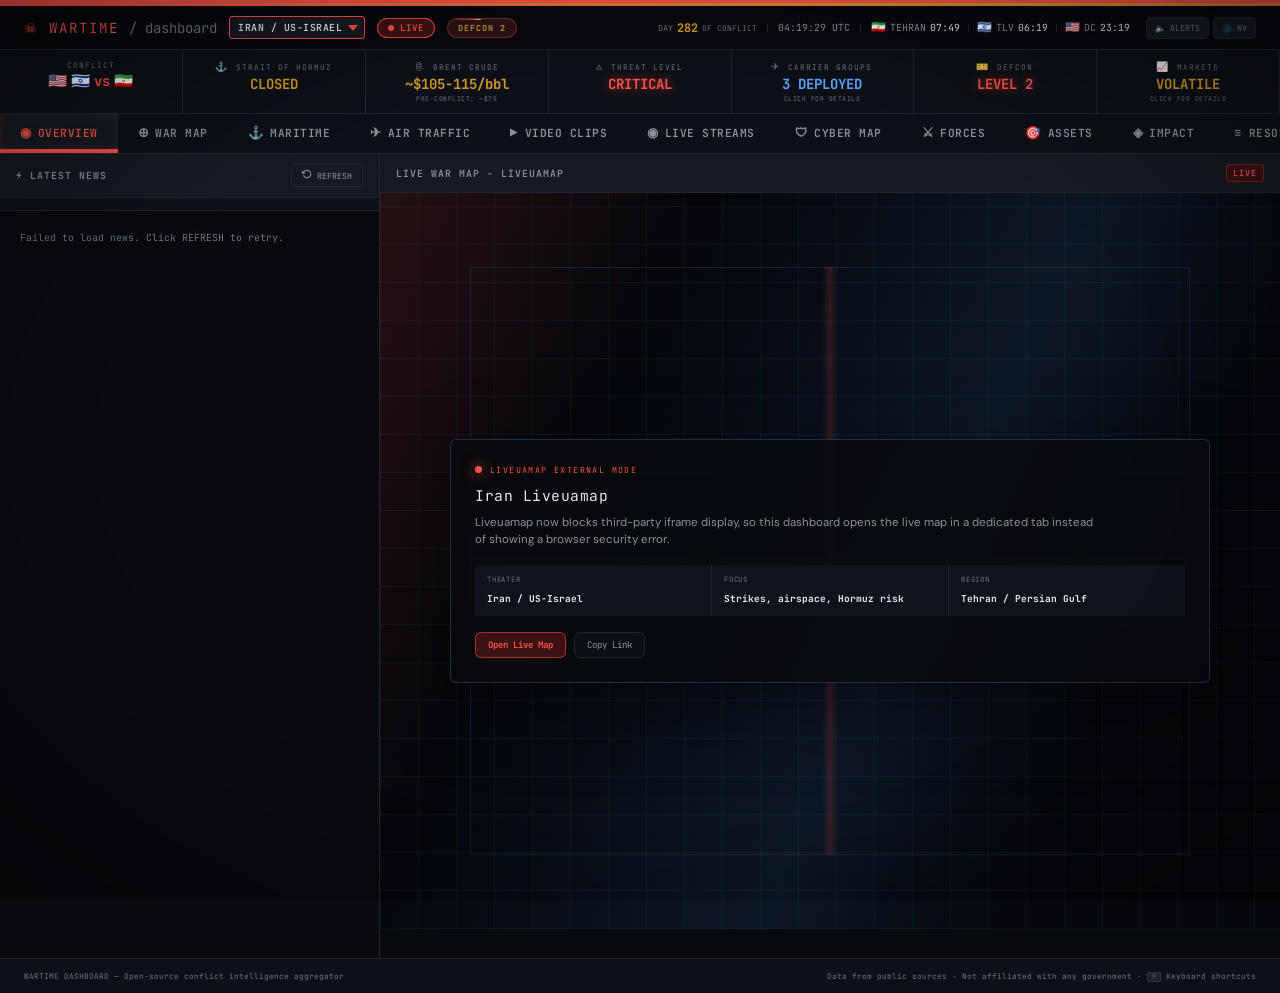
==== commit 5afd7060: "Fix Liveuamap blocked embeds" ====
--- a/index.html
+++ b/index.html
@@ -8,18 +8,7 @@
 <meta property="og:title" content="WARTIME — Iran Conflict Dashboard">
 <meta property="og:description" content="Real-time conflict intelligence dashboard with live maps, news, OSINT, and military tracking.">
 <meta property="og:type" content="website">
-<meta property="og:url" content="https://wartime-dashboard.vercel.app/">
-<meta property="og:site_name" content="WARTIME">
-<meta property="og:image" content="https://wartime-dashboard.vercel.app/images/assets/og-preview.png">
-<meta property="og:image:width" content="1200">
-<meta property="og:image:height" content="630">
 <meta name="twitter:card" content="summary_large_image">
-<meta name="twitter:title" content="WARTIME — Iran Conflict Dashboard">
-<meta name="twitter:description" content="Real-time conflict intelligence dashboard with live maps, news, OSINT, and military tracking.">
-<meta name="twitter:image" content="https://wartime-dashboard.vercel.app/images/assets/og-preview.png">
-<meta name="robots" content="index,follow">
-<link rel="canonical" href="https://wartime-dashboard.vercel.app/">
-<link rel="manifest" href="/manifest.webmanifest">
 <link rel="icon" href="data:image/svg+xml,<svg xmlns='http://www.w3.org/2000/svg' viewBox='0 0 100 100'><text y='.9em' font-size='90'>☠</text></svg>">
 <title>WARTIME — Iran Conflict Dashboard</title>
 <link rel="preconnect" href="https://fonts.googleapis.com">
@@ -30,7 +19,7 @@
   :root{
     --bg:#080a0e;--surface:#0d1117;--surface2:#161b22;--surface3:#1c2333;
     --border:#21262d;--border2:#30363d;
-    --text:#e6edf3;--text2:#8b949e;--text3:#7d8590;
+    --text:#e6edf3;--text2:#8b949e;--text3:#6b7681;
     --red:#f85149;--red-dim:#3d1214;
     --orange:#d29922;--orange-dim:#2d2006;
     --green:#3fb950;--green-dim:#0d2818;
@@ -503,6 +492,49 @@
     cursor:pointer;transition:all .15s;backdrop-filter:blur(8px);
   }
   .overlay-btn:hover{background:var(--surface2);color:var(--text);border-color:var(--border2)}
+  .overlay-btn.active{background:var(--red-dim);color:var(--red);border-color:rgba(248,81,73,0.45)}
+
+  /* LIVEUAMAP LAUNCH PANEL */
+  .live-map-portal{
+    position:relative;height:calc(100% - 34px);min-height:360px;overflow:hidden;
+    display:flex;align-items:center;justify-content:center;background:#05070b;
+  }
+  .main-area .live-map-portal{height:calc(100% - 68px)}
+  .live-map-portal::before{
+    content:'';position:absolute;inset:0;
+    background:
+      linear-gradient(115deg,rgba(248,81,73,.16),transparent 26%,rgba(88,166,255,.12) 58%,transparent 78%),
+      repeating-linear-gradient(0deg,rgba(88,166,255,.08) 0 1px,transparent 1px 38px),
+      repeating-linear-gradient(90deg,rgba(63,185,80,.08) 0 1px,transparent 1px 38px);
+    opacity:.85;
+  }
+  .live-map-portal::after{
+    content:'';position:absolute;inset:10%;
+    border:1px solid rgba(88,166,255,.14);
+    background:
+      linear-gradient(transparent 49%,rgba(248,81,73,.18) 50%,transparent 51%),
+      linear-gradient(90deg,transparent 49%,rgba(248,81,73,.18) 50%,transparent 51%);
+    pointer-events:none;
+  }
+  .map-portal-shell{
+    position:relative;z-index:1;width:min(760px,calc(100% - 48px));
+    padding:24px;border:1px solid rgba(88,166,255,.24);border-radius:6px;
+    background:rgba(8,10,14,.9);box-shadow:0 24px 80px rgba(0,0,0,.42);
+  }
+  .map-portal-kicker{
+    display:flex;align-items:center;gap:8px;margin-bottom:10px;
+    font-family:var(--mono);font-size:.6rem;letter-spacing:1.4px;color:var(--red);
+  }
+  .map-portal-kicker::before{content:'';width:7px;height:7px;border-radius:50%;background:var(--red);box-shadow:0 0 14px var(--red)}
+  .map-portal-title{font-family:var(--mono);font-size:1.05rem;line-height:1.35;color:var(--text);letter-spacing:.5px;margin-bottom:8px}
+  .map-portal-copy{max-width:620px;color:var(--text2);font-size:.82rem;line-height:1.55;margin-bottom:16px}
+  .map-portal-meta{display:grid;grid-template-columns:repeat(3,minmax(0,1fr));gap:1px;background:var(--border);margin:16px 0}
+  .map-portal-stat{background:rgba(13,17,23,.86);padding:10px 12px}
+  .map-portal-stat span{display:block;font-family:var(--mono);font-size:.52rem;color:var(--text3);letter-spacing:.8px;text-transform:uppercase;margin-bottom:4px}
+  .map-portal-stat strong{font-family:var(--mono);font-size:.68rem;color:var(--text)}
+  .map-portal-actions{display:flex;flex-wrap:wrap;gap:8px}
+  .map-portal-actions .primary{background:var(--red-dim);border-color:rgba(248,81,73,.55);color:var(--red);font-weight:700}
+  .map-portal-actions a{text-decoration:none}
 
   /* PiP MINI PLAYER */
   .pip-player{
@@ -738,6 +770,11 @@
     .section-head{padding:8px 12px;font-size:.6rem;flex-wrap:wrap;gap:6px}
     .section-head > div{flex-wrap:wrap}
     .overlay-btn{font-size:.55rem;padding:8px 12px;min-height:44px}
+    .map-portal-shell{width:calc(100% - 24px);padding:16px}
+    .map-portal-title{font-size:.85rem}
+    .map-portal-copy{font-size:.72rem}
+    .map-portal-meta{grid-template-columns:1fr}
+    .map-portal-actions .overlay-btn{width:100%;text-align:center}
     .clips-grid{grid-template-columns:repeat(auto-fill,minmax(200px,1fr))}
     .osint-grid{grid-template-columns:1fr}
     .impact-grid{grid-template-columns:repeat(auto-fill,minmax(140px,1fr))}
@@ -1065,74 +1102,6 @@
     .carrier-card:hover,.link-card:hover{transform:none}
     .refresh-btn::before,.overlay-btn::before{display:none}
     .mu-num-flash{animation:none}
-  }
-
-  /* News item share button */
-  .news-share-btn{
-    margin-left:auto;background:transparent;border:1px solid var(--border);
-    color:var(--text3);font-family:var(--mono);font-size:.7rem;
-    width:24px;height:24px;border-radius:3px;cursor:pointer;line-height:1;
-    display:inline-flex;align-items:center;justify-content:center;
-    transition:all .15s;flex-shrink:0;
-  }
-  .news-share-btn:hover{color:var(--blue);border-color:var(--blue);background:var(--blue-dim)}
-  .news-share-btn:focus-visible{outline:2px solid var(--blue);outline-offset:1px}
-  .news-share-btn.shared{color:var(--green);border-color:var(--green)}
-  @media(hover:none) and (pointer:coarse){.news-share-btn{width:36px;height:36px}}
-
-  /* Feed empty/error state with retry */
-  .feed-empty{
-    display:flex;flex-direction:column;align-items:center;justify-content:center;
-    gap:10px;padding:40px 20px;text-align:center;font-family:var(--mono);
-  }
-  .feed-empty-icon{font-size:1.6rem;color:var(--orange);line-height:1}
-  .feed-empty-msg{font-size:.8rem;font-weight:600;color:var(--text);letter-spacing:.5px}
-  .feed-empty-hint{font-size:.65rem;color:var(--text3);max-width:280px;line-height:1.5}
-  .feed-empty-btn{
-    margin-top:6px;padding:10px 18px;min-height:44px;
-    background:var(--red-dim);border:1px solid rgba(248,81,73,0.5);color:var(--red);
-    font-family:var(--mono);font-size:.7rem;font-weight:700;letter-spacing:1px;
-    border-radius:3px;cursor:pointer;transition:all .15s;
-  }
-  .feed-empty-btn:hover{background:rgba(248,81,73,0.2);color:#fff}
-  .feed-empty-btn:focus-visible{outline:2px solid var(--red);outline-offset:2px}
-
-  /* Last-updated badge for static datasets */
-  .data-stamp{
-    display:inline-flex;align-items:center;gap:6px;
-    font-family:var(--mono);font-size:.55rem;letter-spacing:.5px;
-    color:var(--text3);text-transform:uppercase;
-    padding:3px 8px;border:1px solid var(--border);border-radius:3px;
-    background:var(--surface);
-  }
-  .data-stamp::before{content:'';width:5px;height:5px;border-radius:50%;background:var(--text3)}
-  .data-stamp.fresh::before{background:var(--green)}
-  .data-stamp.stale::before{background:var(--orange)}
-  .data-stamp a{color:var(--text2)}
-
-  /* Mobile touch target minimums (WCAG 2.5.5) */
-  @media(hover:none) and (pointer:coarse){
-    .news-filter-tab,.forces-subnav-btn,.timeline-filter,.osint-filter-tab,
-    .stream-channel,.cmd-palette button{min-height:44px}
-    .news-filter-tab{padding:12px 14px}
-    .nav-tab{min-height:44px}
-  }
-
-  /* Print stylesheet for offline briefing exports */
-  @media print{
-    body::after,body::before{display:none!important}
-    .header,.nav-tabs,.ticker,.breaking-marquee,.refresh-btn,.pip-player,
-    .cmd-palette-overlay,.stream-nav,.forces-subnav,.timeline-filters,
-    .news-controls,.feed-empty-btn,.site-footer{display:none!important}
-    html,body{background:#fff!important;color:#000!important}
-    *{color:#000!important;background:#fff!important;text-shadow:none!important;
-      box-shadow:none!important;border-color:#999!important}
-    a{color:#000!important;text-decoration:underline}
-    a[href^="http"]::after{content:" (" attr(href) ")";font-size:.7em;color:#555!important}
-    .panel{display:block!important;page-break-inside:avoid}
-    iframe{display:none!important}
-    .news-item,.impact-card,.force-card,.fleet-card,.casualty-card,.nuke-card,
-    .infra-card,.carrier-card{page-break-inside:avoid;border:1px solid #ccc!important;margin:8px 0}
   }
 </style>
 </head>
@@ -1247,8 +1216,8 @@
       </div>
     </div>
     <div class="main-area">
-      <div class="section-head"><span>🗺 LIVE WAR MAP ��� LIVEUAMAP</span><span class="badge">LIVE</span></div>
-      <iframe id="overviewMapFrame" src="about:blank" title="Live war map" style="width:100%;height:calc(100% - 68px);border:0" loading="lazy"></iframe>
+      <div class="section-head"><span>LIVE WAR MAP - LIVEUAMAP</span><span class="badge">LIVE</span></div>
+      <div id="overviewMapPortal" class="live-map-portal" role="region" aria-label="Live war map launch panel"></div>
     </div>
   </div>
 </div>
@@ -1257,15 +1226,15 @@
 <div class="panel" id="panel-warmap" role="tabpanel">
   <div class="full-frame">
     <div class="section-head">
-      <span id="warmapTitle">🗺 IRAN WAR MAP — LIVEUAMAP</span>
+      <span id="warmapTitle">IRAN WAR MAP - LIVEUAMAP</span>
       <div class="map-btn-container" style="display:flex;gap:8px;">
-        <button class="overlay-btn" onclick="setMapSrc('https://iran.liveuamap.com/')" aria-label="Switch to Iran live map">Iran Map</button>
-        <button class="overlay-btn" onclick="setMapSrc('https://israelpalestine.liveuamap.com/')" aria-label="Switch to Israel-Palestine live map">Israel-Palestine</button>
-        <button class="overlay-btn" onclick="setMapSrc('https://liveuamap.com/')" aria-label="Switch to global conflict map">Global View</button>
+        <button class="overlay-btn active" data-map-url="https://iran.liveuamap.com/" onclick="setMapSrc('https://iran.liveuamap.com/')" aria-label="Switch to Iran live map">Iran Map</button>
+        <button class="overlay-btn" data-map-url="https://israelpalestine.liveuamap.com/" onclick="setMapSrc('https://israelpalestine.liveuamap.com/')" aria-label="Switch to Israel-Palestine live map">Israel-Palestine</button>
+        <button class="overlay-btn" data-map-url="https://liveuamap.com/" onclick="setMapSrc('https://liveuamap.com/')" aria-label="Switch to global conflict map">Global View</button>
         <button class="overlay-btn" onclick="openLink('https://acleddata.com/iran-crisis-live/')" aria-label="Open ACLED conflict data in new tab">ACLED Data ↗</button>
       </div>
     </div>
-    <iframe id="warmapFrame" src="about:blank" title="Interactive war map" style="width:100%;height:calc(100% - 34px);border:0" loading="lazy"></iframe>
+    <div id="warmapPortal" class="live-map-portal" role="region" aria-label="Interactive war map launch panel"></div>
   </div>
 </div>
 
@@ -1630,11 +1599,11 @@
       <div id="commodityIndicators" style="display:grid;grid-template-columns:repeat(auto-fill,minmax(200px,1fr));gap:10px"></div>
     </div>
     <div class="impact-section">
-      <h3>Doomsday Clock <span class="data-stamp" title="Source: Bulletin of the Atomic Scientists. Updated annually.">Last set Jan 2025</span></h3>
+      <h3>Doomsday Clock</h3>
       <div style="display:flex;align-items:center;gap:16px;padding:8px 0">
         <div style="font-size:2rem;font-family:var(--mono);color:var(--red);font-weight:700" id="doomsdayTime">89s</div>
         <div style="font-family:var(--mono);font-size:.6rem;color:var(--text2)">
-          <div><a href="https://thebulletin.org/doomsday-clock/" target="_blank" rel="noopener noreferrer">Bulletin of the Atomic Scientists</a></div>
+          <div>Bulletin of the Atomic Scientists</div>
           <div style="color:var(--text3);margin-top:2px">89 seconds to midnight — closest ever (Jan 2025)</div>
           <div style="color:var(--text3)">Factors: Nuclear tensions, climate change, AI/bio risks</div>
         </div>
@@ -1731,7 +1700,6 @@
 <!-- FOOTER -->
 <footer class="site-footer" id="siteFooter">
   <span>WARTIME DASHBOARD — Open-source conflict intelligence aggregator</span>
-  <span>Static datasets snapshot: <span id="dataSnapshot" class="data-stamp" title="News, OSINT, video, and market feeds refresh live. Order-of-battle, casualty, infrastructure, and timeline figures are periodic snapshots.">Apr 2026</span></span>
   <span>Data from public sources · Not affiliated with any government · <kbd style="background:var(--surface3);border:1px solid var(--border2);border-radius:2px;padding:0 4px;font-size:.5rem">?</kbd> Keyboard shortcuts</span>
 </footer>
 
@@ -1803,6 +1771,33 @@
   },
 };
 
+const LIVE_MAP_SOURCES=[
+  {
+    host:'iran.liveuamap.com',
+    title:'Iran Liveuamap',
+    theater:'Iran / US-Israel',
+    focus:'Strikes, airspace, Hormuz risk',
+    region:'Tehran / Persian Gulf',
+    url:'https://iran.liveuamap.com/'
+  },
+  {
+    host:'israelpalestine.liveuamap.com',
+    title:'Israel-Palestine Liveuamap',
+    theater:'Israel / Gaza / Lebanon',
+    focus:'Regional strikes and alerts',
+    region:'Levant',
+    url:'https://israelpalestine.liveuamap.com/'
+  },
+  {
+    host:'liveuamap.com',
+    title:'Global Liveuamap',
+    theater:'Global conflict monitor',
+    focus:'Ukraine and worldwide incidents',
+    region:'Global',
+    url:'https://liveuamap.com/'
+  }
+];
+
 let currentTheater=THEATERS.iran;
 
 // ===== DAY COUNTER =====
@@ -1855,22 +1850,21 @@
   }
   updateClock();
 
-  // Update war map iframes
+  // Update Liveuamap launch panels
   const warmapPanel=document.getElementById('panel-warmap');
   if(warmapPanel){
-    const iframe=warmapPanel.querySelector('iframe');
-    if(iframe) iframe.src=theater.mapUrl;
+    renderLiveMapPortal(document.getElementById('warmapPortal'),theater.mapUrl);
     // Update map buttons
     const btnContainer=warmapPanel.querySelector('.map-btn-container');
     if(btnContainer){
       btnContainer.innerHTML=theater.mapButtons.map(b=>
-        `<button class="overlay-btn" onclick="setMapSrc('${escAttr(b.url)}')">${escHtml(b.label)}</button>`
+        `<button class="overlay-btn" data-map-url="${escAttr(b.url)}" onclick="setMapSrc('${escAttr(b.url)}')">${escHtml(b.label)}</button>`
       ).join('');
+      updateMapButtonState(theater.mapUrl);
     }
   }
   // Update overview map
-  const overviewMap=document.querySelector('#panel-overview .main-area iframe');
-  if(overviewMap) overviewMap.src=theater.mapUrl;
+  renderLiveMapPortal(document.getElementById('overviewMapPortal'),theater.mapUrl);
 
   // Update maritime iframe
   const maritimePanel=document.getElementById('panel-maritime');
@@ -1945,7 +1939,7 @@
 
   // Update war map title
   const warmapTitle=document.getElementById('warmapTitle');
-  if(warmapTitle) warmapTitle.textContent=theaterId==='ukraine'?'🗺 UKRAINE WAR MAP — LIVEUAMAP':'🗺 IRAN WAR MAP — LIVEUAMAP';
+  if(warmapTitle) warmapTitle.textContent=theaterId==='ukraine'?'UKRAINE WAR MAP - LIVEUAMAP':'IRAN WAR MAP - LIVEUAMAP';
 
   // Update maritime title & buttons
   const maritimeTitle=document.getElementById('maritimeTitle');
@@ -2048,30 +2042,18 @@
   tab.setAttribute('aria-selected','true');
   newPanel.classList.add('active');
   currentPanel=tab.dataset.panel;
-  // Use pushState so back button navigates between tabs (replaceState if same panel)
-  if(updateHash){
-    const target='#'+tab.dataset.panel;
-    if(location.hash!==target) history.pushState(null,null,target);
-  }
+  if(updateHash) history.replaceState(null,null,'#'+tab.dataset.panel);
   window.scrollTo({top:0,behavior:'smooth'});
 }
-// Hash routing — restore tab + sub-page from URL hash (format: #panel or #panel/subpage)
+// Hash routing — restore tab from URL hash
 function restoreFromHash(){
-  const hash=(location.hash||'').replace(/^#/,'');
-  if(!hash) return;
-  const [panelId,subId]=hash.split('/');
-  const tab=document.querySelector(`[data-panel="${panelId}"]`);
-  if(tab) activateTab(tab,false);
-  if(!subId) return;
-  // Defer sub-page activation so the panel render completes
-  setTimeout(()=>{
-    if(panelId==='forces'&&typeof showForceSubpage==='function') showForceSubpage(subId,false);
-    else if(panelId==='assets'&&typeof showAssetSubpage==='function') showAssetSubpage(subId,false);
-    else if(panelId==='impact'&&typeof showImpactSubpage==='function') showImpactSubpage(subId,false);
-  },50);
+  const hash=(location.hash||'').replace('#','');
+  if(hash){
+    const tab=document.querySelector(`[data-panel="${hash}"]`);
+    if(tab) activateTab(tab,false);
+  }
 }
 window.addEventListener('hashchange',restoreFromHash);
-window.addEventListener('popstate',restoreFromHash);
 restoreFromHash();
 document.querySelectorAll('.nav-tab').forEach(tab=>{
   tab.addEventListener('click',()=>activateTab(tab));
@@ -2085,7 +2067,68 @@
 });
 
 // ===== MAP SOURCE SWITCHERS =====
-function setMapSrc(url){document.getElementById('warmapFrame').src=url}
+function normalizeMapUrl(url){
+  try{
+    const u=new URL(url,window.location.href);
+    u.hash='';
+    return u.toString();
+  }catch(e){
+    return url;
+  }
+}
+function mapHost(url){
+  try{return new URL(normalizeMapUrl(url)).hostname.replace(/^www\./,'')}
+  catch(e){return ''}
+}
+function getLiveMapSource(url){
+  const host=mapHost(url);
+  return LIVE_MAP_SOURCES.find(s=>host===s.host)||{
+    host,
+    title:'Liveuamap',
+    theater:'Live conflict map',
+    focus:'Geolocated conflict updates',
+    region:'External source',
+    url:normalizeMapUrl(url)
+  };
+}
+function renderLiveMapPortal(el,url){
+  if(!el) return;
+  const normalized=normalizeMapUrl(url);
+  const source=getLiveMapSource(normalized);
+  el.dataset.mapUrl=normalized;
+  el.innerHTML=`
+    <div class="map-portal-shell">
+      <div class="map-portal-kicker">LIVEUAMAP EXTERNAL MODE</div>
+      <div class="map-portal-title">${escHtml(source.title)}</div>
+      <div class="map-portal-copy">Liveuamap now blocks third-party iframe display, so this dashboard opens the live map in a dedicated tab instead of showing a browser security error.</div>
+      <div class="map-portal-meta" aria-label="Selected map details">
+        <div class="map-portal-stat"><span>Theater</span><strong>${escHtml(source.theater)}</strong></div>
+        <div class="map-portal-stat"><span>Focus</span><strong>${escHtml(source.focus)}</strong></div>
+        <div class="map-portal-stat"><span>Region</span><strong>${escHtml(source.region)}</strong></div>
+      </div>
+      <div class="map-portal-actions">
+        <a class="overlay-btn primary" href="${escAttr(normalized)}" target="_blank" rel="noopener noreferrer">Open Live Map</a>
+        <button class="overlay-btn" onclick="copyMapLink('${escAttr(normalized)}')" aria-label="Copy selected Liveuamap link">Copy Link</button>
+      </div>
+    </div>`;
+}
+function updateMapButtonState(url){
+  const activeHost=mapHost(url);
+  document.querySelectorAll('#panel-warmap [data-map-url]').forEach(btn=>{
+    btn.classList.toggle('active',mapHost(btn.dataset.mapUrl)===activeHost);
+  });
+}
+function setMapSrc(url){
+  renderLiveMapPortal(document.getElementById('warmapPortal'),url);
+  updateMapButtonState(url);
+}
+function copyMapLink(url){
+  if(navigator.clipboard&&navigator.clipboard.writeText){
+    navigator.clipboard.writeText(url).catch(()=>openLink(url));
+  }else{
+    openLink(url);
+  }
+}
 function setMaritimeSrc(lat,lon,zoom){
   document.getElementById('maritimeFrame').src=`https://www.vesselfinder.com/aismap?lat=${lat}&lon=${lon}&zoom=${zoom}&width=1600&height=900&names=true`;
 }
@@ -2174,11 +2217,9 @@
     console.error('News fetch failed:',e);
     // Show error state if no cached data
     if(!allFilteredNews.length){
-      const offline=typeof navigator!=='undefined'&&navigator.onLine===false;
-      const msg=offline?'You appear to be offline.':'Failed to load news.';
       containers.forEach(id=>{
         const el=document.getElementById(id);
-        if(el) el.innerHTML=`<div class="feed-empty" role="status"><div class="feed-empty-icon" aria-hidden="true">⚠</div><div class="feed-empty-msg">${msg}</div><div class="feed-empty-hint">Check your connection or try again in a moment.</div><button type="button" class="feed-empty-btn" onclick="fetchNews(true)">RETRY NOW</button></div>`;
+        if(el) el.innerHTML='<div style="padding:20px;font-family:var(--mono);font-size:.7rem;color:var(--text3)">Failed to load news. Click REFRESH to retry.</div>';
       });
     }
   }
@@ -2290,14 +2331,12 @@
     const clickAction=useReader
       ?`loadArticle('${safeLink}')`
       :`openLink('${safeLink}')`;
-    const safeTitle=escAttr(item.title||'');
     return `
       <div class="news-item${compactNewsView?' compact':''}" tabindex="0" onclick="${clickAction}" onkeydown="if(event.key==='Enter')${clickAction}">
         <div class="news-meta">
           <span class="news-source ${item.sourceCls||'src-default'}">${item.sourceName||'NEWS'}</span>
           ${precHtml}${catHtml}
           <span class="news-time">${time}</span>
-          <button type="button" class="news-share-btn" title="Share article" aria-label="Share article" onclick="event.stopPropagation();shareItem('${safeLink}','${safeTitle}',this)">↗</button>
         </div>
         <div class="news-title">${isBreaking?'<span class="breaking-tag">BREAKING</span>':''}${escHtml(item.title)}</div>
         ${snippet?`<div class="news-snippet">${escHtml(snippet)}</div>`:''}
@@ -2319,27 +2358,6 @@
     extBtn.style.display='inline-block';
     extBtn.setAttribute('onclick',`openLink('${escAttr(url)}')`);
   }
-}
-
-// Share an article via Web Share API; fall back to clipboard copy with a tooltip flash.
-async function shareItem(url,title,btn){
-  if(!url) return;
-  const text=title||'';
-  try{
-    if(navigator.share){
-      await navigator.share({title:text,url});
-      return;
-    }
-  }catch(e){if(e&&e.name==='AbortError') return;/* fall through to clipboard */}
-  try{
-    await navigator.clipboard.writeText(url);
-    if(btn){
-      const orig=btn.textContent;
-      btn.textContent='✓';
-      btn.classList.add('shared');
-      setTimeout(()=>{btn.textContent=orig;btn.classList.remove('shared')},1200);
-    }
-  }catch(e){console.warn('share failed:',e&&e.message)}
 }
 
 function filterNews(filter){
@@ -2943,47 +2961,37 @@
 }
 
 // ===== SUB-PAGE NAVIGATION =====
-function _updateSubHash(panel,sub,push){
-  const target='#'+panel+'/'+sub;
-  if(location.hash===target) return;
-  if(push) history.pushState(null,null,target);
-  else history.replaceState(null,null,target);
-}
-
-function showForceSubpage(id,updateHash=true){
+function showForceSubpage(id){
   document.querySelectorAll('#panel-forces .subpage').forEach(p=>p.classList.remove('active'));
   document.querySelectorAll('#forcesSubnav .forces-subnav-btn').forEach(b=>b.classList.remove('active'));
   const page=document.getElementById('forces-page-'+id);
   if(page) page.classList.add('active');
   const btn=document.querySelector(`#forcesSubnav .forces-subnav-btn[onclick*="'${id}'"]`);
   if(btn) btn.classList.add('active');
-  if(updateHash) _updateSubHash('forces',id,true);
   // Scroll to top of panel
   document.getElementById('panel-forces').scrollTo({top:0,behavior:'smooth'});
 }
 
-function showAssetSubpage(id,updateHash=true){
+function showAssetSubpage(id){
   document.querySelectorAll('#panel-assets .subpage').forEach(p=>p.classList.remove('active'));
   document.querySelectorAll('#assetsSubnav .forces-subnav-btn').forEach(b=>b.classList.remove('active'));
   const page=document.getElementById('assets-page-'+id);
   if(page) page.classList.add('active');
   const btn=document.querySelector(`#assetsSubnav .forces-subnav-btn[onclick*="'${id}'"]`);
   if(btn) btn.classList.add('active');
-  if(updateHash) _updateSubHash('assets',id,true);
   document.getElementById('panel-assets').scrollTo({top:0,behavior:'smooth'});
   // Lazy-render expensive panels
   if(id==='blastcalc'){initBlastTargets();renderBlastCalc()}
   if(id==='threatnet') setTimeout(renderThreatNetwork,100);
 }
 
-function showImpactSubpage(id,updateHash=true){
+function showImpactSubpage(id){
   document.querySelectorAll('#panel-impact .subpage').forEach(p=>p.classList.remove('active'));
   document.querySelectorAll('#impactSubnav .forces-subnav-btn').forEach(b=>b.classList.remove('active'));
   const page=document.getElementById('impact-page-'+id);
   if(page) page.classList.add('active');
   const btn=document.querySelector(`#impactSubnav .forces-subnav-btn[onclick*="'${id}'"]`);
   if(btn) btn.classList.add('active');
-  if(updateHash) _updateSubHash('impact',id,true);
   document.getElementById('panel-impact').scrollTo({top:0,behavior:'smooth'});
 }
 
@@ -5177,7 +5185,7 @@
     <div class="carrier-card">
       <img src="${csg.img}" alt="${csg.name}" class="carrier-card-img" loading="lazy" onerror="this.style.display='none'">
       <div class="carrier-card-name">${csg.name}</div>
-      <div class="carrier-card-hull">${csg.hull}${csg.link?` · <a href="${csg.link}" target="_blank" rel="noopener noreferrer" style="color:var(--blue);font-size:.55rem">Navy.mil ↗</a>`:''}</div>
+      <div class="carrier-card-hull">${csg.hull}${csg.link?` · <a href="${csg.link}" target="_blank" style="color:var(--blue);font-size:.55rem">Navy.mil ↗</a>`:''}</div>
       ${csg.items.map(i=>`
         <div class="carrier-card-item">
           <span class="carrier-card-label">${i.label}</span>
@@ -5312,14 +5320,6 @@
             </div>
           </div>
         </div>
-        <div style="margin-top:14px;padding:10px 12px;background:var(--surface);border:1px solid var(--border);border-radius:4px">
-          <div style="font-family:var(--mono);font-size:.6rem;color:var(--text2);margin-bottom:6px">🧮 HOW THIS IS CALCULATED</div>
-          <div style="font-family:var(--mono);font-size:.55rem;color:var(--text3);line-height:1.6">
-            Headlines from 10 RSS sources are matched against ~80 weighted keywords (e.g. "nuclear", "ceasefire", "strike"). Each match contributes positive (escalation/military) or negative (de-escalation) points, then time-decayed:
-            <span style="color:var(--text2)">100% &lt;6h</span> · <span style="color:var(--text2)">80% 6–24h</span> · <span style="color:var(--text2)">50% 24–48h</span> · <span style="color:var(--text2)">30% 48–72h</span> · <span style="color:var(--text2)">15% &gt;72h</span>.
-            Threat tier = <code style="color:var(--text2)">escalation − deescalation + military×0.5</code>.
-          </div>
-        </div>
       `
     },
     defcon:{
@@ -5342,12 +5342,6 @@
               <span style="color:var(--orange)">■</span> DEFCON 4 — Above normal readiness<br>
               <span style="color:var(--green)">■</span> DEFCON 5 — Normal peacetime readiness
             </div>
-          </div>
-        </div>
-        <div style="margin-top:14px;padding:10px 12px;background:var(--surface);border:1px solid var(--border);border-radius:4px">
-          <div style="font-family:var(--mono);font-size:.6rem;color:var(--text2);margin-bottom:6px">🧮 HOW THIS IS CALCULATED</div>
-          <div style="font-family:var(--mono);font-size:.55rem;color:var(--text3);line-height:1.6">
-            DEFCON tier is derived from the same time-decayed news signals as Threat Level, but weights military readiness terms more heavily and de-escalation more lightly: <code style="color:var(--text2)">escalation − deescalation×0.5 + military×0.1</code>. This is an open-source approximation — not an official US DoD readiness condition.
           </div>
         </div>
       `
@@ -5772,8 +5766,8 @@
     </div>`;
     const killedByHtml=v.killedBy?`<div style="display:flex;align-items:center;gap:4px;margin-top:6px;padding:4px 8px;background:var(--red-dim);border-radius:3px;font-family:var(--mono);font-size:.55rem;color:var(--red);font-weight:600">⚔ ${v.killedBy}</div>`:'';
     const borderColor=v.status==='destroyed'?'var(--red)':v.status==='damaged'?'var(--orange)':v.status==='operational'?'var(--green)':'var(--text3)';
-    const wikiHtml=v.wiki?`<a href="${v.wiki}" target="_blank" rel="noopener noreferrer" style="font-family:var(--mono);font-size:.5rem;color:var(--blue);text-decoration:none;margin-top:4px;display:inline-block">Wikipedia ↗</a>`:'';
-    const videoHtml=v.video?`<a href="${v.video}" target="_blank" rel="noopener noreferrer" style="font-family:var(--mono);font-size:.5rem;color:var(--red);text-decoration:none;margin-top:4px;margin-left:${v.wiki?'8px':'0'};display:inline-block">Video ▶</a>`:'';
+    const wikiHtml=v.wiki?`<a href="${v.wiki}" target="_blank" style="font-family:var(--mono);font-size:.5rem;color:var(--blue);text-decoration:none;margin-top:4px;display:inline-block">Wikipedia ↗</a>`:'';
+    const videoHtml=v.video?`<a href="${v.video}" target="_blank" style="font-family:var(--mono);font-size:.5rem;color:var(--red);text-decoration:none;margin-top:4px;margin-left:${v.wiki?'8px':'0'};display:inline-block">Video ▶</a>`:'';
     return `
     <div class="fleet-card" style="border-left:3px solid ${borderColor}">
       ${imgHtml}
@@ -6024,14 +6018,15 @@
   }
 }catch(e){console.warn('localStorage restore failed:',e.message)}
 
-// Set overview map iframe (visible on default tab — load immediately)
-const _overviewFrame=document.getElementById('overviewMapFrame');
-if(_overviewFrame) _overviewFrame.src=currentTheater.mapUrl;
+// Set map launch panels. Liveuamap blocks third-party frames, so avoid iframes here.
+renderLiveMapPortal(document.getElementById('overviewMapPortal'),currentTheater.mapUrl);
+renderLiveMapPortal(document.getElementById('warmapPortal'),currentTheater.mapUrl);
+updateMapButtonState(currentTheater.mapUrl);
 
 updateDayCount();
 updateClock();
-const _clockInterval=setInterval(updateClock,1000);
-const _dayCountInterval=setInterval(updateDayCount,60000);
+setInterval(updateClock,1000);
+setInterval(updateDayCount,60000);
 fetchNews();
 // Render static sections
 renderImpactDashboard();
@@ -6044,8 +6039,8 @@
 // Lazy-load non-visible iframes when their tab is first clicked
 function addLazyTab(panel,cb){const el=document.querySelector(`[data-panel="${panel}"]`);if(el)el.addEventListener('click',cb,{once:true})}
 addLazyTab('warmap',()=>{
-  const f=document.getElementById('warmapFrame');
-  if(f&&(!f.src||f.src==='about:blank'||f.src===window.location.href)) f.src=currentTheater.mapUrl;
+  const f=document.getElementById('warmapPortal');
+  if(f&&!f.dataset.mapUrl) setMapSrc(currentTheater.mapUrl);
 });
 addLazyTab('maritime',()=>{
   const f=document.getElementById('maritimeFrame');
@@ -6595,7 +6590,7 @@
 initBlastTargets();
 
 // Update threat clock periodically
-const _threatClockInterval=setInterval(updateThreatClock,5000);
+setInterval(updateThreatClock,5000);
 setTimeout(updateThreatClock,2000);
 
 // ===== WAR ROOM / KIOSK MODE =====
@@ -6672,20 +6667,7 @@
 }
 loadPrefs();
 // Save prefs periodically
-const _savePrefsInterval=setInterval(savePrefs,30000);
-
-// Clean up timers on page hide / unload to prevent leaks across bfcache restores
-window.addEventListener('pagehide',()=>{
-  try{
-    clearInterval(_clockInterval);
-    clearInterval(_dayCountInterval);
-    clearInterval(_threatClockInterval);
-    clearInterval(_savePrefsInterval);
-    if(typeof stopRefreshTimers==='function') stopRefreshTimers();
-    if(typeof warRoomInterval!=='undefined'&&warRoomInterval) clearInterval(warRoomInterval);
-    savePrefs();
-  }catch(e){}
-});
+setInterval(savePrefs,30000);
 
 // Visibility-aware auto-refresh — pauses when tab is hidden, resumes on return
 let _refreshTimers={news:null,videos:null};
@@ -6765,13 +6747,6 @@
     else init();
   }catch(e){/* progressive enhancement — never break the page */}
 })();
-
-// Register service worker for offline shell + cached news fallback
-if('serviceWorker' in navigator&&location.protocol==='https:'){
-  window.addEventListener('load',()=>{
-    navigator.serviceWorker.register('/sw.js').catch(e=>console.warn('SW register failed:',e.message));
-  });
-}
 </script>
 </body>
 </html>
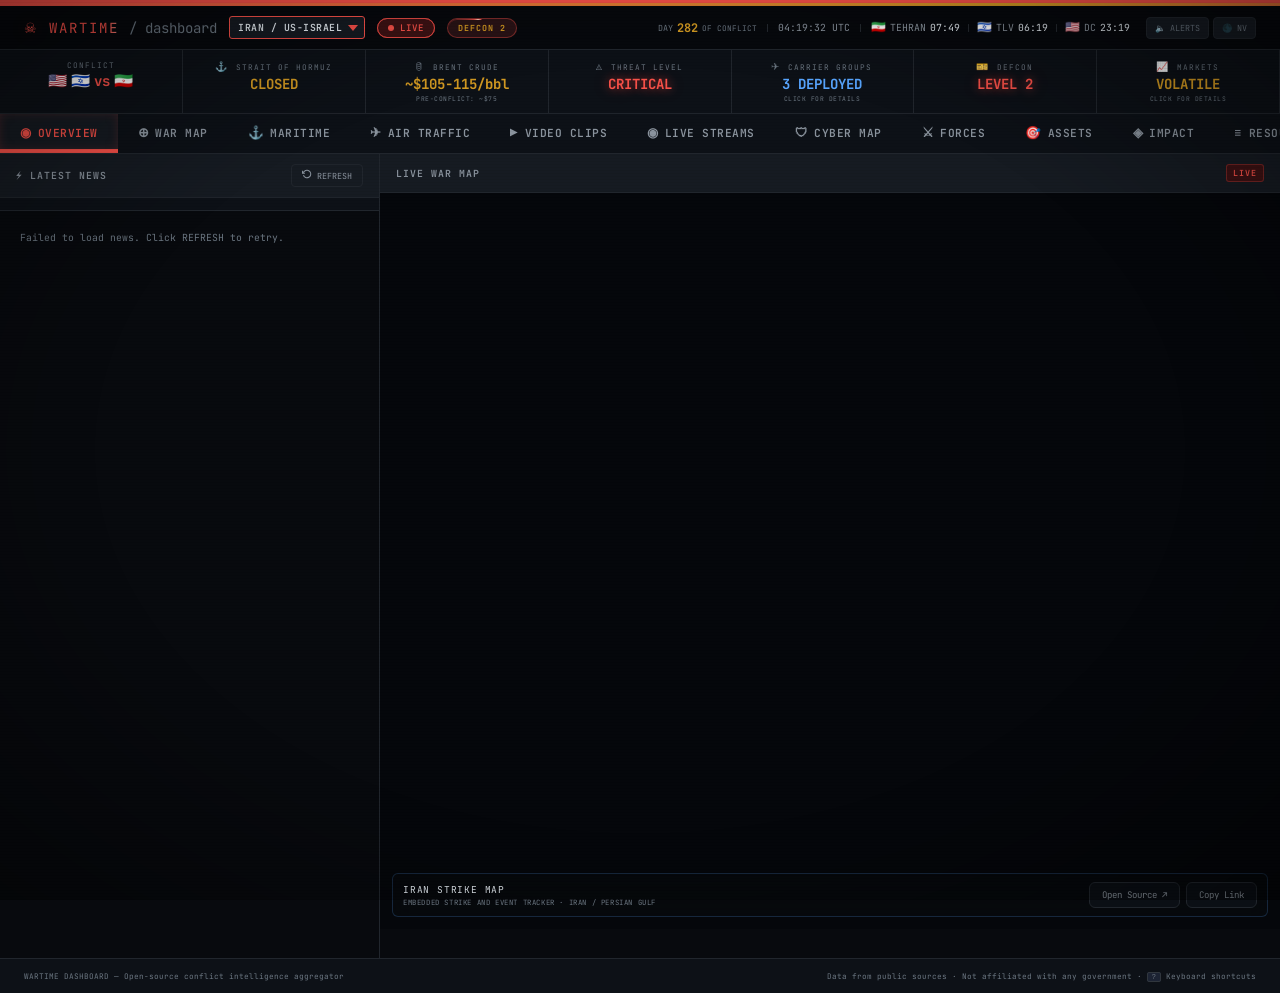
==== commit 79b62e29: "Embed frame-safe war maps" ====
--- a/index.html
+++ b/index.html
@@ -494,7 +494,7 @@
   .overlay-btn:hover{background:var(--surface2);color:var(--text);border-color:var(--border2)}
   .overlay-btn.active{background:var(--red-dim);color:var(--red);border-color:rgba(248,81,73,0.45)}
 
-  /* LIVEUAMAP LAUNCH PANEL */
+  /* LIVE MAP SURFACE */
   .live-map-portal{
     position:relative;height:calc(100% - 34px);min-height:360px;overflow:hidden;
     display:flex;align-items:center;justify-content:center;background:#05070b;
@@ -535,6 +535,26 @@
   .map-portal-actions{display:flex;flex-wrap:wrap;gap:8px}
   .map-portal-actions .primary{background:var(--red-dim);border-color:rgba(248,81,73,.55);color:var(--red);font-weight:700}
   .map-portal-actions a{text-decoration:none}
+  .live-map-portal.has-frame{display:block}
+  .live-map-portal.has-frame::before,.live-map-portal.has-frame::after{display:none}
+  .live-map-frame{
+    width:100%;height:100%;min-height:inherit;border:0;display:block;background:#05070b;
+  }
+  .map-frame-toolbar{
+    position:absolute;left:12px;right:12px;bottom:12px;z-index:3;
+    display:flex;align-items:center;justify-content:space-between;gap:10px;
+    padding:8px 10px;border:1px solid rgba(88,166,255,.2);border-radius:6px;
+    background:rgba(8,10,14,.84);backdrop-filter:blur(12px);
+  }
+  .map-frame-title{font-family:var(--mono);font-size:.68rem;color:var(--text);letter-spacing:.8px;text-transform:uppercase}
+  .map-frame-sub{font-family:var(--mono);font-size:.52rem;color:var(--text3);letter-spacing:.6px;text-transform:uppercase;margin-top:2px}
+  .map-frame-actions{display:flex;flex-wrap:wrap;gap:6px;justify-content:flex-end}
+  .map-frame-actions a{text-decoration:none}
+  @media(max-width:700px){
+    .map-frame-toolbar{left:8px;right:8px;bottom:8px;align-items:flex-start;flex-direction:column}
+    .map-frame-actions{width:100%;justify-content:flex-start}
+    .map-portal-meta{grid-template-columns:1fr}
+  }
 
   /* PiP MINI PLAYER */
   .pip-player{
@@ -1216,8 +1236,8 @@
       </div>
     </div>
     <div class="main-area">
-      <div class="section-head"><span>LIVE WAR MAP - LIVEUAMAP</span><span class="badge">LIVE</span></div>
-      <div id="overviewMapPortal" class="live-map-portal" role="region" aria-label="Live war map launch panel"></div>
+      <div class="section-head"><span>LIVE WAR MAP</span><span class="badge">LIVE</span></div>
+      <div id="overviewMapPortal" class="live-map-portal" role="region" aria-label="Live war map"></div>
     </div>
   </div>
 </div>
@@ -1226,15 +1246,17 @@
 <div class="panel" id="panel-warmap" role="tabpanel">
   <div class="full-frame">
     <div class="section-head">
-      <span id="warmapTitle">IRAN WAR MAP - LIVEUAMAP</span>
+      <span id="warmapTitle">IRAN WAR MAP - LIVE</span>
       <div class="map-btn-container" style="display:flex;gap:8px;">
-        <button class="overlay-btn active" data-map-url="https://iran.liveuamap.com/" onclick="setMapSrc('https://iran.liveuamap.com/')" aria-label="Switch to Iran live map">Iran Map</button>
-        <button class="overlay-btn" data-map-url="https://israelpalestine.liveuamap.com/" onclick="setMapSrc('https://israelpalestine.liveuamap.com/')" aria-label="Switch to Israel-Palestine live map">Israel-Palestine</button>
-        <button class="overlay-btn" data-map-url="https://liveuamap.com/" onclick="setMapSrc('https://liveuamap.com/')" aria-label="Switch to global conflict map">Global View</button>
+        <button class="overlay-btn active" data-map-url="https://iranstrikemap.com/" data-embed-url="https://iranstrikemap.com/" onclick="setMapSrc('https://iranstrikemap.com/','https://iranstrikemap.com/')" aria-label="Switch to embedded Iran strike map">Iran Strike Map</button>
+        <button class="overlay-btn" data-map-url="https://iranwarmap.com/" data-embed-url="https://iranwarmap.com/" onclick="setMapSrc('https://iranwarmap.com/','https://iranwarmap.com/')" aria-label="Switch to embedded Iran war map">Iran War Map</button>
+        <button class="overlay-btn" data-map-url="https://iran.liveuamap.com/" onclick="setMapSrc('https://iran.liveuamap.com/')" aria-label="Open Iran Liveuamap externally">Liveuamap Iran</button>
+        <button class="overlay-btn" data-map-url="https://israelpalestine.liveuamap.com/" onclick="setMapSrc('https://israelpalestine.liveuamap.com/')" aria-label="Open Israel-Palestine Liveuamap externally">Israel-Palestine</button>
+        <button class="overlay-btn" data-map-url="https://liveuamap.com/" onclick="setMapSrc('https://liveuamap.com/')" aria-label="Open global Liveuamap externally">Global Liveuamap</button>
         <button class="overlay-btn" onclick="openLink('https://acleddata.com/iran-crisis-live/')" aria-label="Open ACLED conflict data in new tab">ACLED Data ↗</button>
       </div>
     </div>
-    <div id="warmapPortal" class="live-map-portal" role="region" aria-label="Interactive war map launch panel"></div>
+    <div id="warmapPortal" class="live-map-portal" role="region" aria-label="Interactive war map"></div>
   </div>
 </div>
 
@@ -1713,14 +1735,16 @@
     flags:'\u{1F1FA}\u{1F1F8}\u{1F1EE}\u{1F1F1} vs \u{1F1EE}\u{1F1F7}',
     flagsHtml:'<span class="flag">&#127482;&#127480;</span><span class="flag">&#127470;&#127473;</span> vs <span class="flag">&#127470;&#127479;</span>',
     startDate:'2026-02-28',
-    mapUrl:'https://iran.liveuamap.com/',
+    mapUrl:'https://iranstrikemap.com/',
     mapButtons:[
-      {label:'Iran Map',url:'https://iran.liveuamap.com/'},
+      {label:'Iran Strike Map',url:'https://iranstrikemap.com/',embedUrl:'https://iranstrikemap.com/'},
+      {label:'Iran War Map',url:'https://iranwarmap.com/',embedUrl:'https://iranwarmap.com/'},
+      {label:'Liveuamap Iran',url:'https://iran.liveuamap.com/'},
       {label:'Israel-Palestine',url:'https://israelpalestine.liveuamap.com/'},
-      {label:'Global View',url:'https://liveuamap.com/'},
+      {label:'Global Liveuamap',url:'https://liveuamap.com/'},
     ],
     maritimeUrl:'https://www.vesselfinder.com/aismap?lat=26.59&lon=56.27&zoom=10&width=1600&height=900&names=true',
-    airTrafficUrl:'https://globe.adsbexchange.com/?lat=27.000&lon=54.000&zoom=5.5',
+    airTrafficUrl:'https://globe.adsb.fi/?lat=26.5&lon=53.6&zoom=6.0&hideSideBar',
     clocks:[
       {label:'\u{1F1EE}\u{1F1F7} TEHRAN',tz:'Asia/Tehran',id:'theaterClock1'},
       {label:'\u{1F1EE}\u{1F1F1} TLV',tz:'Asia/Jerusalem',id:'theaterClock2'},
@@ -1745,13 +1769,14 @@
     flags:'\u{1F1FA}\u{1F1E6} vs \u{1F1F7}\u{1F1FA}',
     flagsHtml:'<span class="flag">&#127482;&#127462;</span> vs <span class="flag">&#127479;&#127482;</span>',
     startDate:'2022-02-24',
-    mapUrl:'https://liveuamap.com/',
+    mapUrl:'https://api.livemapdata.com/',
     mapButtons:[
-      {label:'Ukraine Map',url:'https://liveuamap.com/'},
+      {label:'Ukraine Liveuamap',url:'https://liveuamap.com/',embedUrl:'https://api.livemapdata.com/'},
+      {label:'Liveuamap Main',url:'https://liveuamap.com/'},
       {label:'Global View',url:'https://liveuamap.com/en'},
     ],
     maritimeUrl:'https://www.vesselfinder.com/aismap?lat=44.0&lon=33.5&zoom=7&width=1600&height=900&names=true',
-    airTrafficUrl:'https://globe.adsbexchange.com/?lat=48.500&lon=35.000&zoom=5.5',
+    airTrafficUrl:'https://globe.adsb.fi/?lat=48.5&lon=35.0&zoom=6.0&hideSideBar',
     clocks:[
       {label:'\u{1F1FA}\u{1F1E6} KYIV',tz:'Europe/Kyiv',id:'theaterClock1'},
       {label:'\u{1F1F7}\u{1F1FA} MOSCOW',tz:'Europe/Moscow',id:'theaterClock2'},
@@ -1772,6 +1797,33 @@
 };
 
 const LIVE_MAP_SOURCES=[
+  {
+    host:'iranstrikemap.com',
+    title:'Iran Strike Map',
+    theater:'Iran / US-Israel',
+    focus:'Embedded strike and event tracker',
+    region:'Iran / Persian Gulf',
+    url:'https://iranstrikemap.com/',
+    embedUrl:'https://iranstrikemap.com/'
+  },
+  {
+    host:'iranwarmap.com',
+    title:'Iran War Map',
+    theater:'Iran / Israel / US',
+    focus:'Embedded OSINT map and feed',
+    region:'Middle East',
+    url:'https://iranwarmap.com/',
+    embedUrl:'https://iranwarmap.com/'
+  },
+  {
+    host:'api.livemapdata.com',
+    title:'Ukraine Liveuamap',
+    theater:'Ukraine / Russia',
+    focus:'Liveuamap embed endpoint',
+    region:'Ukraine',
+    url:'https://liveuamap.com/',
+    embedUrl:'https://api.livemapdata.com/'
+  },
   {
     host:'iran.liveuamap.com',
     title:'Iran Liveuamap',
@@ -1850,21 +1902,22 @@
   }
   updateClock();
 
-  // Update Liveuamap launch panels
+  // Update live map panels
   const warmapPanel=document.getElementById('panel-warmap');
   if(warmapPanel){
-    renderLiveMapPortal(document.getElementById('warmapPortal'),theater.mapUrl);
+    const defaultMap=getDefaultMapSource(theater);
+    renderLiveMapSurface(document.getElementById('warmapPortal'),defaultMap.url,defaultMap.embedUrl);
     // Update map buttons
     const btnContainer=warmapPanel.querySelector('.map-btn-container');
     if(btnContainer){
-      btnContainer.innerHTML=theater.mapButtons.map(b=>
-        `<button class="overlay-btn" data-map-url="${escAttr(b.url)}" onclick="setMapSrc('${escAttr(b.url)}')">${escHtml(b.label)}</button>`
-      ).join('');
-      updateMapButtonState(theater.mapUrl);
+      btnContainer.innerHTML=theater.mapButtons.map(renderMapButton).join('')+
+        (theaterId==='iran'?`<button class="overlay-btn" onclick="openLink('https://acleddata.com/iran-crisis-live/')">ACLED Data ↗</button>`:'');
+      updateMapButtonState(defaultMap.url,defaultMap.embedUrl);
     }
   }
   // Update overview map
-  renderLiveMapPortal(document.getElementById('overviewMapPortal'),theater.mapUrl);
+  const overviewMap=getDefaultMapSource(theater);
+  renderLiveMapSurface(document.getElementById('overviewMapPortal'),overviewMap.url,overviewMap.embedUrl);
 
   // Update maritime iframe
   const maritimePanel=document.getElementById('panel-maritime');
@@ -1939,7 +1992,7 @@
 
   // Update war map title
   const warmapTitle=document.getElementById('warmapTitle');
-  if(warmapTitle) warmapTitle.textContent=theaterId==='ukraine'?'UKRAINE WAR MAP - LIVEUAMAP':'IRAN WAR MAP - LIVEUAMAP';
+  if(warmapTitle) warmapTitle.textContent=theaterId==='ukraine'?'UKRAINE WAR MAP - LIVE':'IRAN WAR MAP - LIVE';
 
   // Update maritime title & buttons
   const maritimeTitle=document.getElementById('maritimeTitle');
@@ -2080,22 +2133,39 @@
   try{return new URL(normalizeMapUrl(url)).hostname.replace(/^www\./,'')}
   catch(e){return ''}
 }
-function getLiveMapSource(url){
-  const host=mapHost(url);
-  return LIVE_MAP_SOURCES.find(s=>host===s.host)||{
+function getDefaultMapSource(theater=currentTheater){
+  return (theater&&theater.mapButtons&&theater.mapButtons[0])||{url:theater.mapUrl};
+}
+function mapKey(url,embedUrl){
+  return normalizeMapUrl(embedUrl||url);
+}
+function getLiveMapSource(url,embedUrl){
+  const normalized=normalizeMapUrl(url);
+  const embed=embedUrl?normalizeMapUrl(embedUrl):'';
+  const host=mapHost(embed||normalized);
+  return LIVE_MAP_SOURCES.find(s=>host===s.host||mapHost(s.embedUrl||s.url)===host)||{
     host,
-    title:'Liveuamap',
+    title:host||'Live map',
     theater:'Live conflict map',
-    focus:'Geolocated conflict updates',
-    region:'External source',
-    url:normalizeMapUrl(url)
+    focus:embed?'Embedded map view':'External source',
+    region:'Current selection',
+    url:normalized,
+    embedUrl:embed
   };
+}
+function renderMapButton(b){
+  const url=normalizeMapUrl(b.url);
+  const embed=b.embedUrl?normalizeMapUrl(b.embedUrl):'';
+  const args=embed?`'${escAttr(url)}','${escAttr(embed)}'`:`'${escAttr(url)}'`;
+  return `<button class="overlay-btn" data-map-url="${escAttr(url)}" data-embed-url="${escAttr(embed)}" onclick="setMapSrc(${args})">${escHtml(b.label)}</button>`;
 }
 function renderLiveMapPortal(el,url){
   if(!el) return;
   const normalized=normalizeMapUrl(url);
   const source=getLiveMapSource(normalized);
+  el.classList.remove('has-frame');
   el.dataset.mapUrl=normalized;
+  el.dataset.embedUrl='';
   el.innerHTML=`
     <div class="map-portal-shell">
       <div class="map-portal-kicker">LIVEUAMAP EXTERNAL MODE</div>
@@ -2112,15 +2182,40 @@
       </div>
     </div>`;
 }
-function updateMapButtonState(url){
-  const activeHost=mapHost(url);
-  document.querySelectorAll('#panel-warmap [data-map-url]').forEach(btn=>{
-    btn.classList.toggle('active',mapHost(btn.dataset.mapUrl)===activeHost);
+function renderLiveMapSurface(el,url,embedUrl){
+  if(!el) return;
+  const normalized=normalizeMapUrl(url);
+  const embed=embedUrl?normalizeMapUrl(embedUrl):'';
+  if(!embed){
+    renderLiveMapPortal(el,normalized);
+    return;
+  }
+  const source=getLiveMapSource(normalized,embed);
+  el.classList.add('has-frame');
+  el.dataset.mapUrl=normalized;
+  el.dataset.embedUrl=embed;
+  el.innerHTML=`
+    <iframe class="live-map-frame" src="${escAttr(embed)}" title="${escAttr(source.title)}" loading="lazy" referrerpolicy="no-referrer-when-downgrade" allowfullscreen></iframe>
+    <div class="map-frame-toolbar">
+      <div>
+        <div class="map-frame-title">${escHtml(source.title)}</div>
+        <div class="map-frame-sub">${escHtml(source.focus)} · ${escHtml(source.region)}</div>
+      </div>
+      <div class="map-frame-actions">
+        <a class="overlay-btn" href="${escAttr(normalized)}" target="_blank" rel="noopener noreferrer">Open Source ↗</a>
+        <button class="overlay-btn" onclick="copyMapLink('${escAttr(normalized)}')" aria-label="Copy selected map link">Copy Link</button>
+      </div>
+    </div>`;
+}
+function updateMapButtonState(url,embedUrl){
+  const activeKey=mapKey(url,embedUrl);
+  document.querySelectorAll('#panel-warmap .map-btn-container [data-map-url]').forEach(btn=>{
+    btn.classList.toggle('active',mapKey(btn.dataset.mapUrl,btn.dataset.embedUrl)===activeKey);
   });
 }
-function setMapSrc(url){
-  renderLiveMapPortal(document.getElementById('warmapPortal'),url);
-  updateMapButtonState(url);
+function setMapSrc(url,embedUrl){
+  renderLiveMapSurface(document.getElementById('warmapPortal'),url,embedUrl);
+  updateMapButtonState(url,embedUrl);
 }
 function copyMapLink(url){
   if(navigator.clipboard&&navigator.clipboard.writeText){
@@ -6018,10 +6113,11 @@
   }
 }catch(e){console.warn('localStorage restore failed:',e.message)}
 
-// Set map launch panels. Liveuamap blocks third-party frames, so avoid iframes here.
-renderLiveMapPortal(document.getElementById('overviewMapPortal'),currentTheater.mapUrl);
-renderLiveMapPortal(document.getElementById('warmapPortal'),currentTheater.mapUrl);
-updateMapButtonState(currentTheater.mapUrl);
+// Set live map panels. Frame-safe sources render inline; blocked sources open externally.
+const initialMap=getDefaultMapSource(currentTheater);
+renderLiveMapSurface(document.getElementById('overviewMapPortal'),initialMap.url,initialMap.embedUrl);
+renderLiveMapSurface(document.getElementById('warmapPortal'),initialMap.url,initialMap.embedUrl);
+updateMapButtonState(initialMap.url,initialMap.embedUrl);
 
 updateDayCount();
 updateClock();
@@ -6040,7 +6136,10 @@
 function addLazyTab(panel,cb){const el=document.querySelector(`[data-panel="${panel}"]`);if(el)el.addEventListener('click',cb,{once:true})}
 addLazyTab('warmap',()=>{
   const f=document.getElementById('warmapPortal');
-  if(f&&!f.dataset.mapUrl) setMapSrc(currentTheater.mapUrl);
+  if(f&&!f.dataset.mapUrl){
+    const defaultMap=getDefaultMapSource(currentTheater);
+    setMapSrc(defaultMap.url,defaultMap.embedUrl);
+  }
 });
 addLazyTab('maritime',()=>{
   const f=document.getElementById('maritimeFrame');
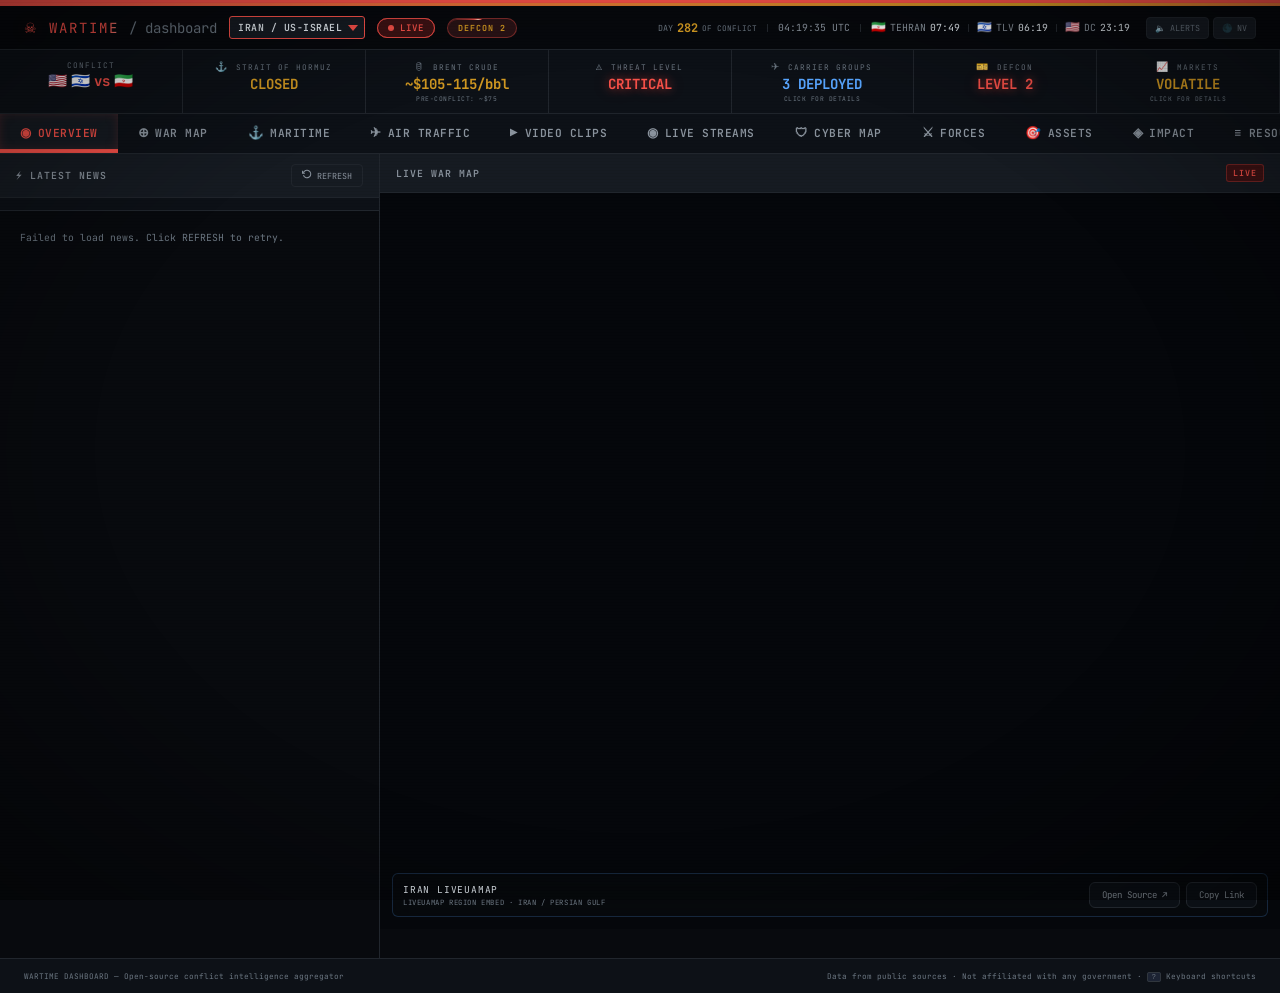
==== commit fb667967: "Restore Iran Liveuamap embed" ====
--- a/index.html
+++ b/index.html
@@ -1248,9 +1248,9 @@
     <div class="section-head">
       <span id="warmapTitle">IRAN WAR MAP - LIVE</span>
       <div class="map-btn-container" style="display:flex;gap:8px;">
-        <button class="overlay-btn active" data-map-url="https://iranstrikemap.com/" data-embed-url="https://iranstrikemap.com/" onclick="setMapSrc('https://iranstrikemap.com/','https://iranstrikemap.com/')" aria-label="Switch to embedded Iran strike map">Iran Strike Map</button>
+        <button class="overlay-btn active" data-map-url="https://iran.liveuamap.com/" data-embed-url="https://iran.liveuamap.com/" onclick="setMapSrc('https://iran.liveuamap.com/','https://iran.liveuamap.com/')" aria-label="Switch to embedded Iran Liveuamap">Liveuamap Iran</button>
         <button class="overlay-btn" data-map-url="https://iranwarmap.com/" data-embed-url="https://iranwarmap.com/" onclick="setMapSrc('https://iranwarmap.com/','https://iranwarmap.com/')" aria-label="Switch to embedded Iran war map">Iran War Map</button>
-        <button class="overlay-btn" data-map-url="https://iran.liveuamap.com/" onclick="setMapSrc('https://iran.liveuamap.com/')" aria-label="Open Iran Liveuamap externally">Liveuamap Iran</button>
+        <button class="overlay-btn" data-map-url="https://iranstrikemap.com/" data-embed-url="https://iranstrikemap.com/" onclick="setMapSrc('https://iranstrikemap.com/','https://iranstrikemap.com/')" aria-label="Switch to embedded Iran strike map">Iran Strike Map</button>
         <button class="overlay-btn" data-map-url="https://israelpalestine.liveuamap.com/" onclick="setMapSrc('https://israelpalestine.liveuamap.com/')" aria-label="Open Israel-Palestine Liveuamap externally">Israel-Palestine</button>
         <button class="overlay-btn" data-map-url="https://liveuamap.com/" onclick="setMapSrc('https://liveuamap.com/')" aria-label="Open global Liveuamap externally">Global Liveuamap</button>
         <button class="overlay-btn" onclick="openLink('https://acleddata.com/iran-crisis-live/')" aria-label="Open ACLED conflict data in new tab">ACLED Data ↗</button>
@@ -1735,11 +1735,11 @@
     flags:'\u{1F1FA}\u{1F1F8}\u{1F1EE}\u{1F1F1} vs \u{1F1EE}\u{1F1F7}',
     flagsHtml:'<span class="flag">&#127482;&#127480;</span><span class="flag">&#127470;&#127473;</span> vs <span class="flag">&#127470;&#127479;</span>',
     startDate:'2026-02-28',
-    mapUrl:'https://iranstrikemap.com/',
+    mapUrl:'https://iran.liveuamap.com/',
     mapButtons:[
+      {label:'Liveuamap Iran',url:'https://iran.liveuamap.com/',embedUrl:'https://iran.liveuamap.com/'},
+      {label:'Iran War Map',url:'https://iranwarmap.com/',embedUrl:'https://iranwarmap.com/'},
       {label:'Iran Strike Map',url:'https://iranstrikemap.com/',embedUrl:'https://iranstrikemap.com/'},
-      {label:'Iran War Map',url:'https://iranwarmap.com/',embedUrl:'https://iranwarmap.com/'},
-      {label:'Liveuamap Iran',url:'https://iran.liveuamap.com/'},
       {label:'Israel-Palestine',url:'https://israelpalestine.liveuamap.com/'},
       {label:'Global Liveuamap',url:'https://liveuamap.com/'},
     ],
@@ -1798,6 +1798,15 @@
 
 const LIVE_MAP_SOURCES=[
   {
+    host:'iran.liveuamap.com',
+    title:'Iran Liveuamap',
+    theater:'Iran / US-Israel',
+    focus:'Liveuamap region embed',
+    region:'Iran / Persian Gulf',
+    url:'https://iran.liveuamap.com/',
+    embedUrl:'https://iran.liveuamap.com/'
+  },
+  {
     host:'iranstrikemap.com',
     title:'Iran Strike Map',
     theater:'Iran / US-Israel',
@@ -1825,14 +1834,6 @@
     embedUrl:'https://api.livemapdata.com/'
   },
   {
-    host:'iran.liveuamap.com',
-    title:'Iran Liveuamap',
-    theater:'Iran / US-Israel',
-    focus:'Strikes, airspace, Hormuz risk',
-    region:'Tehran / Persian Gulf',
-    url:'https://iran.liveuamap.com/'
-  },
-  {
     host:'israelpalestine.liveuamap.com',
     title:'Israel-Palestine Liveuamap',
     theater:'Israel / Gaza / Lebanon',
@@ -2170,7 +2171,7 @@
     <div class="map-portal-shell">
       <div class="map-portal-kicker">LIVEUAMAP EXTERNAL MODE</div>
       <div class="map-portal-title">${escHtml(source.title)}</div>
-      <div class="map-portal-copy">Liveuamap now blocks third-party iframe display, so this dashboard opens the live map in a dedicated tab instead of showing a browser security error.</div>
+      <div class="map-portal-copy">This source does not expose a frame-safe embed for the dashboard, so it opens in a dedicated tab instead of showing a browser security error.</div>
       <div class="map-portal-meta" aria-label="Selected map details">
         <div class="map-portal-stat"><span>Theater</span><strong>${escHtml(source.theater)}</strong></div>
         <div class="map-portal-stat"><span>Focus</span><strong>${escHtml(source.focus)}</strong></div>
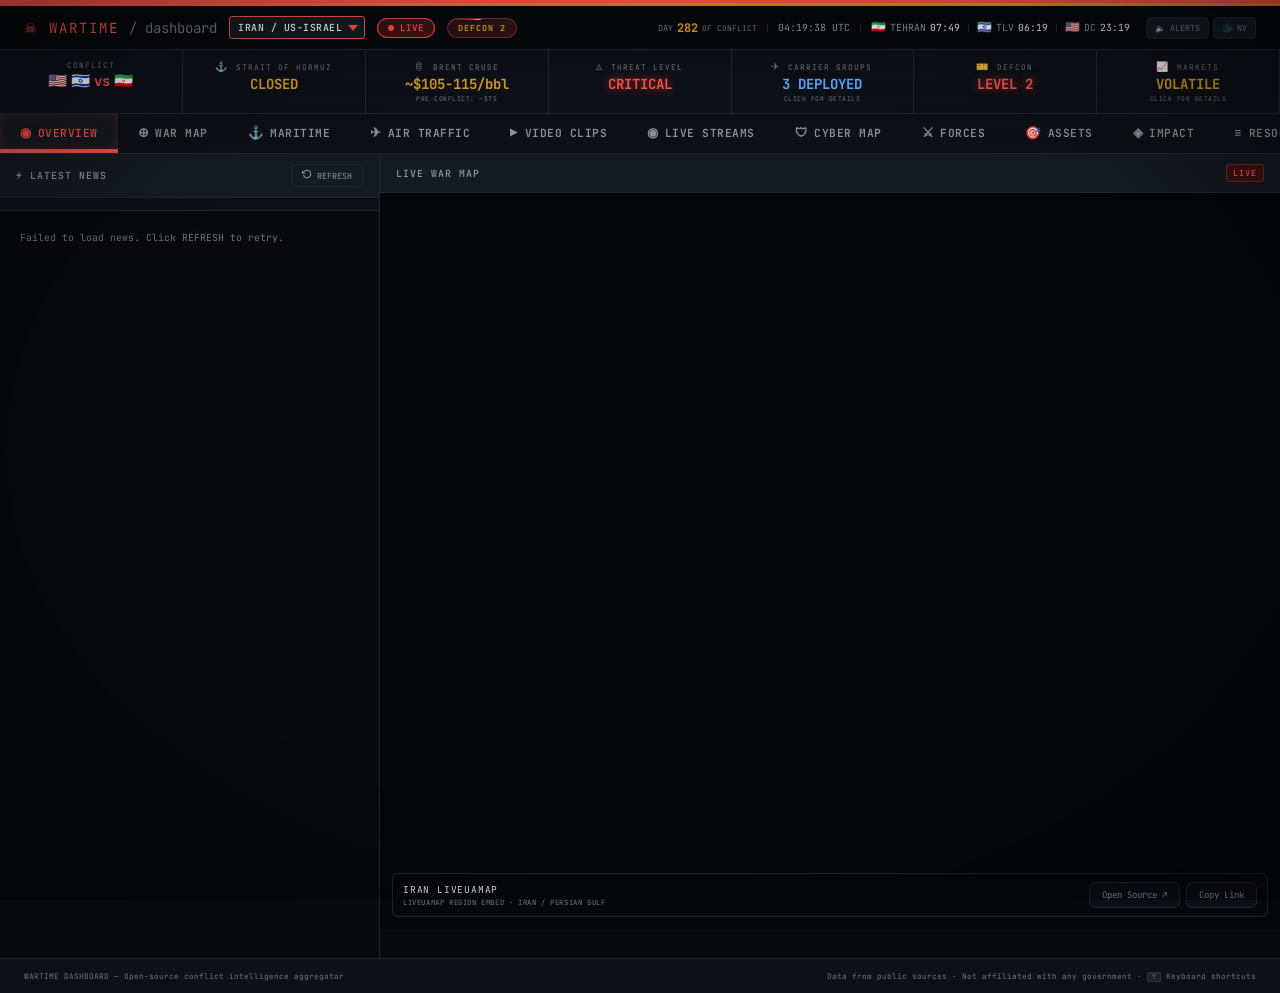
==== commit f0a414a1: "Improve news accuracy, add feed health API, extract curated data Three improvements from the dashboa" ====
--- a/index.html
+++ b/index.html
@@ -204,6 +204,7 @@
   .gauge-value{font-family:var(--mono);font-size:.7rem;font-weight:700;min-width:60px;text-align:right}
   /* Sparkline mini-charts */
   .sparkline-wrap{display:flex;align-items:flex-end;gap:1px;height:28px;margin:4px 0}
+  .data-asof{grid-column:1/-1;font-family:var(--mono);font-size:.5rem;color:var(--text3);letter-spacing:.5px;padding:8px 20px;border-top:1px solid var(--border);background:var(--surface)}
   .spark-bar{flex:1;background:var(--green);border-radius:1px 1px 0 0;min-width:2px;transition:height .3s ease;opacity:.7}
   .spark-bar:hover{opacity:1}
   .spark-bar.down{background:var(--red)}
@@ -1725,6 +1726,8 @@
   <span>Data from public sources · Not affiliated with any government · <kbd style="background:var(--surface3);border:1px solid var(--border2);border-radius:2px;padding:0 4px;font-size:.5rem">?</kbd> Keyboard shortcuts</span>
 </footer>
 
+<!-- Curated (non-live) datasets — edit data/static-data.js to update content -->
+<script src="/data/static-data.js"></script>
 <script>
 // ===== THEATER CONFIGURATION =====
 const THEATERS={
@@ -3092,6 +3095,15 @@
 }
 
 // ===== FORCES & ORDER OF BATTLE =====
+// ===== CURATED DATA FRESHNESS STAMP =====
+// Rendered on every panel that shows hand-curated (non-live) data so visitors
+// can distinguish it from the live feeds. Dates live in data/static-data.js.
+function dataAsOfStamp(){
+  const asOf=window.WARDATA&&WARDATA.dataAsOf&&WARDATA.dataAsOf[currentTheater.id];
+  if(!asOf) return '';
+  return `<div class="data-asof" title="Hand-curated dataset — not a live feed. Maintained in data/static-data.js">📅 CURATED DATA · AS OF ${asOf} · NOT LIVE</div>`;
+}
+
 function renderForcesPanel(){
 
   // ===== QUICK STATS BANNER =====
@@ -3168,33 +3180,8 @@
 
   // ===== COMMAND STRUCTURE =====
   const cmdEl=document.getElementById('commandStructure');
-  const coalitionCmd=[
-    {rank:'Commander-in-Chief',name:'President Trump',org:'White House / NCA',note:'National Command Authority',status:'active'},
-    {rank:'Secretary of Defense',name:'SecDef Pete Hegseth',org:'The Pentagon',note:'Authorized Operation Epic Fury',status:'active'},
-    {rank:'CENTCOM Commander',name:'Adm. Brad Cooper',org:'US CENTCOM — Tampa / Forward',note:'Theater combatant commander',status:'active'},
-    {rank:'NAVCENT / 5th Fleet',name:'Vice Adm. George Wikoff',org:'NSA Bahrain',note:'Naval operations — 3 CSGs',status:'active'},
-    {rank:'AFCENT / 9th Air Force',name:'Lt. Gen. Alex Grynkewich',org:'Al Udeid Air Base, Qatar',note:'Air campaign commander',status:'active'},
-    {rank:'ARCENT / 3rd Army',name:'Lt. Gen. Patrick Frank',org:'Camp Arifjan, Kuwait',note:'Ground forces coordination',status:'active'},
-    {rank:'IDF Chief of Staff',name:'Lt. Gen. Eyal Zamir',org:'HaKirya, Tel Aviv',note:'Replaced Halevi (resigned Jan 2025). In office since Mar 2025',status:'active'},
-    {rank:'Mossad Director',name:'David Barnea',org:'Mossad HQ',note:'Covert ops & intelligence',status:'active'},
-  ];
-  const iranCmd=[
-    {rank:'Supreme Leader (former)',name:'Ayatollah Ali Khamenei',org:'Tehran — Supreme Leader Compound',note:'Killed in Israeli airstrike on compound — Feb 28, 2026',status:'kia'},
-    {rank:'Supreme Leader (successor)',name:'Mojtaba Khamenei',org:'Location Unknown',note:'Named successor by Assembly of Experts — Mar 7, 2026. In hiding',status:'unknown'},
-    {rank:'IRGC Commander',name:'MG Hossein Salami',org:'IRGC Headquarters',note:'Killed in Israeli opening strikes — Jun 13, 2025 (Twelve-Day War)',status:'kia'},
-    {rank:'IRGC Commander (successor)',name:'MG Mohammad Pakpour',org:'IRGC Headquarters, Tehran',note:'Replaced Salami. Killed in Feb 28, 2026 strikes on Tehran',status:'kia'},
-    {rank:'IRGC-QF Commander',name:'BG Esmail Qaani',org:'Quds Force',note:'Killed in Israeli strike — Oct 2024',status:'kia'},
-    {rank:'IRGC Aerospace',name:'BG Amir Ali Hajizadeh',org:'IRGC Aerospace Force',note:'Killed in Israeli opening strikes — Jun 13, 2025 (Twelve-Day War)',status:'kia'},
-    {rank:'IRGC Aerospace (successor)',name:'Seyyed Majid Mousavi',org:'IRGC Aerospace Force',note:'Replaced Hajizadeh. Killed in Feb 28, 2026 strikes on Tehran',status:'kia'},
-    {rank:'Defense Minister',name:'Aziz Nasirzadeh',org:'Ministry of Defence',note:'Killed in Feb 28, 2026 strikes on Tehran defense meeting',status:'kia'},
-    {rank:'Chief of Armed Forces',name:'MG Abdolrahim Mousavi',org:'General Staff',note:'Killed in Feb 28, 2026 strikes on Tehran',status:'kia'},
-    {rank:'Nat\'l Security Council',name:'Ali Shamkhani',org:'Supreme National Security Council',note:'Killed in Feb 28, 2026 strikes on Tehran',status:'kia'},
-    {rank:'IRGCN Commander',name:'RADM Alireza Tangsiri',org:'IRGC Navy — Bandar Abbas',note:'Killed in Israeli strike on Bandar Abbas — Mar 26, 2026',status:'kia'},
-    {rank:'IRGC Intelligence',name:'MG Majid Khademi',org:'IRGC Intelligence Organization',note:'Killed in US-Israeli airstrike — late Mar 2026',status:'kia'},
-    {rank:'Basij Commander',name:'BG Gholamreza Soleimani',org:'Basij Militia',note:'Killed — date unconfirmed. C2 networks degraded',status:'kia'},
-    {rank:'Nat\'l Security Chief',name:'Ali Larijani',org:'National Security Council',note:'Killed during US-Israeli strikes — 2026',status:'kia'},
-    {rank:'IRIAF Commander',name:'BG Bahman Behmard',org:'Air Force',note:'Replaced Vahedi (2025). Air bases 60-80% degraded. ~12 operational aircraft',status:'unknown'},
-  ];
+  const coalitionCmd=WARDATA.iran.coalitionCommand;
+  const iranCmd=WARDATA.iran.iranCommand;
 
   cmdEl.innerHTML=`
     <div style="display:grid;grid-template-columns:1fr 1fr;gap:1px;background:var(--border)">
@@ -3255,6 +3242,7 @@
     <div style="padding:10px 20px;font-family:var(--mono);font-size:.45rem;color:var(--text3);background:var(--surface);border-top:1px solid var(--border)">
       NOTE: Iran's command structure has been systematically dismantled. Supreme Leader Khamenei was assassinated Feb 28, 2026 in an Israeli airstrike on his compound. At least 13 top defense officials were killed in the same day's strikes on a Tehran defense meeting, including IRGC Commander Pakpour, Defense Minister Nasirzadeh, Armed Forces Chief Mousavi, and security chief Shamkhani. This followed the Twelve-Day War (Jun 2025) which killed IRGC Commander Salami and Aerospace chief Hajizadeh. IRGCN Commander Tangsiri was killed Mar 26 in Bandar Abbas. Mojtaba Khamenei was named successor Supreme Leader on Mar 7 but remains in hiding. Nearly 50 senior officials confirmed killed. C2 networks further degraded by USCYBERCOM operations. Operational command has effectively fragmented.
     </div>
+    ${dataAsOfStamp()}
   `;
 
   // Support & Logistics Nations (not actively attacking)
@@ -3514,63 +3502,7 @@
   // Military Base Status — redesigned with map & satellite imagery
   const baseEl=document.getElementById('baseStatus');
   const baseMapEl=document.getElementById('baseMapContainer');
-  const bases=[
-    {name:'Isfahan Air Base (8th TFB)',role:'IRIAF Headquarters',type:'AIR BASE',status:'destroyed',damage:85,
-      coord:{lat:32.78,lon:51.89},detail:'Runways cratered, 12+ aircraft destroyed on ground. Hardened shelters penetrated by MOP strikes. Completely non-operational. F-14 squadron eliminated.',
-      img:'/images/assets/isfahan-air-base.jpg',
-      stats:[{k:'Runway',v:'Cratered — non-operational'},{k:'Aircraft destroyed',v:'12+ confirmed'},{k:'Shelters breached',v:'8 of 12'},{k:'Last strike',v:'Mar 8'}]},
-    {name:'Bandar Abbas Naval Base',role:'IRIN Main Fleet Base — Hormuz',type:'NAVAL BASE',status:'destroyed',damage:75,
-      coord:{lat:27.15,lon:56.28},detail:'Primary Iranian naval installation on the Strait of Hormuz. Port facilities partially destroyed. Kilo-class submarines sunk at berth. Drydock destroyed.',
-      img:'/images/assets/bandar-abbas-naval-base.jpg',
-      stats:[{k:'Port facilities',v:'Partially destroyed'},{k:'Ships sunk in port',v:'6+'},{k:'Drydock',v:'Destroyed'},{k:'Last strike',v:'Mar 14'}]},
-    {name:'Bushehr Air Base (6th TFB)',role:'IRGCAF — Southwest Coast',type:'AIR BASE',status:'destroyed',damage:90,
-      coord:{lat:28.95,lon:50.83},detail:'SAM sites and hardened aircraft shelters destroyed by MOP and JASSM-ER strikes. Bavar-373 battery eliminated by F-35I. Two corvettes destroyed at adjacent naval pier.',
-      img:'/images/assets/bushehr-air-base.jpg',
-      stats:[{k:'SAM sites',v:'All destroyed'},{k:'Hardened shelters',v:'Penetrated — MOP'},{k:'Bavar-373',v:'Eliminated'},{k:'Last strike',v:'Mar 10'}]},
-    {name:'Tabriz Air Base (2nd TFB)',role:'IRIAF — Northwest Azerbaijan',type:'AIR BASE',status:'damaged',damage:55,
-      coord:{lat:38.13,lon:46.24},detail:'Runway partially repaired for limited operations. S-300 battery destroyed. MiG-29 squadron relocated before strike. Limited flight ops resumed.',
-      img:'/images/assets/tabriz-air-base.jpg',
-      stats:[{k:'Runway',v:'Repaired — limited ops'},{k:'S-300 battery',v:'Destroyed'},{k:'MiG-29s',v:'Relocated pre-strike'},{k:'Last strike',v:'Mar 12'}]},
-    {name:'Chabahar Naval Base',role:'IRIN — Southeast Coast',type:'NAVAL BASE',status:'operational',damage:15,
-      coord:{lat:25.29,lon:60.62},detail:'Least-damaged major base. Only limited strikes on radar installations. Receiving relocated vessels and acting as fallback port. Coastal defense missiles active.',
-      img:'/images/assets/chabahar-naval-base.jpg',
-      stats:[{k:'Status',v:'Operational — fallback port'},{k:'Radar installations',v:'Limited strikes'},{k:'Coastal defenses',v:'Active'},{k:'Last strike',v:'Mar 8'}]},
-    {name:'Mehrabad / Ghale Morghi',role:'Tehran — Mixed Military/Civilian',type:'AIR BASE',status:'damaged',damage:45,
-      coord:{lat:35.69,lon:51.31},detail:'Mixed military/civilian airfield. IRGC underground command bunker targeted with deep-penetration munitions. Civilian airport closed. Command dispersed.',
-      stats:[{k:'IRGC bunker',v:'Deep strike attempted'},{k:'Civilian airport',v:'Closed'},{k:'Command',v:'Relocated — dispersed'},{k:'Last strike',v:'Mar 15'}]},
-    {name:'Jask Naval Base',role:'IRGCN Forward Operating Base',type:'NAVAL BASE',status:'damaged',damage:50,
-      coord:{lat:25.64,lon:57.77},detail:'IRGCN forward base. Fast attack craft pens destroyed. IRIS Makran sunk nearby. Coastal defense systems partially active.',
-      stats:[{k:'Fast attack pens',v:'Destroyed'},{k:'Makran',v:'Sunk nearby'},{k:'Coastal defenses',v:'Partially active'},{k:'Last strike',v:'Mar 16'}]},
-    {name:'Shiraz Air Base (7th TFB)',role:'IRIAF — Fars Province',type:'AIR BASE',status:'damaged',damage:50,
-      coord:{lat:29.54,lon:52.59},detail:'F-4E Phantom base. Multiple hangars destroyed. Runway operational after emergency repairs. Limited sortie capability.',
-      stats:[{k:'Hangars',v:'Multiple destroyed'},{k:'Runway',v:'Repaired — limited ops'},{k:'F-4E Phantoms',v:'Status unknown'},{k:'Last strike',v:'Mar 9'}]},
-    {name:'Bandar Abbas Air Base',role:'IRIAF F-14 Base — Hormuz',type:'AIR BASE',status:'damaged',damage:60,
-      coord:{lat:27.22,lon:56.38},detail:'IRIAF F-14 Tomcat base adjacent to naval facilities. Runway partially repaired. Limited flight ops. 4 F-14s confirmed destroyed on ground.',
-      stats:[{k:'Runway',v:'Partially repaired'},{k:'F-14s destroyed',v:'4 confirmed'},{k:'Flight ops',v:'Limited'},{k:'Last strike',v:'Mar 14'}]},
-    {name:'Bushehr Naval Base',role:'IRIN — Southwest Naval',type:'NAVAL BASE',status:'destroyed',damage:80,
-      coord:{lat:28.91,lon:50.82},detail:'Two corvettes (Bayandor, Naghdi) destroyed at pier. Fuel storage hit with secondary explosions. Dockyard severely damaged. Adjacent to Bushehr Air Base.',
-      stats:[{k:'Corvettes destroyed',v:'2 (Bayandor, Naghdi)'},{k:'Fuel storage',v:'Hit — secondary explosions'},{k:'Dockyard',v:'Severely damaged'},{k:'Last strike',v:'Mar 12'}]},
-    // Missile Sites
-    {name:'Imam Ali Missile Base',role:'Ballistic Missile Storage — Kermanshah',type:'MISSILE BASE',status:'destroyed',damage:80,
-      coord:{lat:34.35,lon:47.16},detail:'Underground ballistic missile storage facility. Multiple GBU-57 MOP bunker-buster strikes confirmed. Launch pads destroyed. TEL vehicle staging area cratered.',
-      stats:[{k:'Underground storage',v:'Struck — MOP penetrators'},{k:'Launch pads',v:'Destroyed'},{k:'TEL staging area',v:'Cratered'},{k:'Last strike',v:'Mar 5'}]},
-    {name:'Tabriz Missile Complex',role:'Shahab-3 MRBM Garrison',type:'MISSILE BASE',status:'damaged',damage:55,
-      coord:{lat:38.10,lon:46.30},detail:'Shahab-3 launcher garrison. Surface facilities destroyed. Underground tunnel network status unclear — may retain launch capability.',
-      stats:[{k:'Surface facilities',v:'Destroyed'},{k:'Underground tunnels',v:'Status unclear'},{k:'Shahab-3 launchers',v:'Unknown survivors'},{k:'Last strike',v:'Mar 7'}]},
-    {name:'Khorramabad Missile Site',role:'SRBM Storage — Lorestan',type:'MISSILE BASE',status:'damaged',damage:60,
-      coord:{lat:33.49,lon:48.35},detail:'Zolfaghar and Fateh-110 SRBM storage facility. Launch rails destroyed. TEL vehicles dispersed to civilian areas before strike.',
-      stats:[{k:'Launch rails',v:'Destroyed'},{k:'TEL vehicles',v:'Dispersed pre-strike'},{k:'Missile type',v:'Zolfaghar / Fateh-110'},{k:'Last strike',v:'Mar 6'}]},
-    // Air Defense Sites
-    {name:'Tehran IADS Hub',role:'Integrated Air Defense — Capital',type:'AIR DEFENSE',status:'damaged',damage:70,
-      coord:{lat:35.72,lon:51.42},detail:'S-300PMU2 and Bavar-373 batteries defending Tehran. 3 of 5 S-300 launchers destroyed by HARM and JASSM strikes. Partial radar coverage remains.',
-      stats:[{k:'S-300 launchers',v:'3 of 5 destroyed'},{k:'Bavar-373',v:'Engagement radar damaged'},{k:'Radar coverage',v:'Partial — degraded'},{k:'Last strike',v:'Mar 3'}]},
-    {name:'Isfahan S-300 Battery',role:'Air Defense — Central Iran',type:'AIR DEFENSE',status:'destroyed',damage:95,
-      coord:{lat:32.65,lon:51.70},detail:'Destroyed by SEAD/DEAD campaign in opening hours. HARM anti-radiation missiles followed by JASSM-ER. No radar emissions detected since Mar 3.',
-      stats:[{k:'S-300 system',v:'Completely destroyed'},{k:'Radar emissions',v:'None detected'},{k:'Destroyed by',v:'HARM + JASSM-ER'},{k:'Last strike',v:'Mar 3'}]},
-    {name:'Bushehr Bavar-373',role:'Indigenous Long-Range SAM',type:'AIR DEFENSE',status:'destroyed',damage:90,
-      coord:{lat:28.98,lon:50.80},detail:'Iran\'s indigenous long-range SAM system (comparable to S-300). Engagement radar destroyed by Israeli F-35I strike. System non-functional.',
-      stats:[{k:'Engagement radar',v:'Destroyed'},{k:'Destroyed by',v:'F-35I strike'},{k:'System status',v:'Non-functional'},{k:'Last strike',v:'Mar 4'}]},
-  ];
+  const bases=WARDATA.iran.bases;
 
   // Summary counts
   const baseCounts={destroyed:0,damaged:0,operational:0};
@@ -3650,18 +3582,12 @@
       '</div>';
     }).join('')}
     </div>
+    ${dataAsOfStamp()}
   `;
 
   // Nuclear Facilities
   const nukeEl=document.getElementById('nukeStatus');
-  const nukes=[
-    {name:'Natanz (FEP)',location:'Isfahan Province — Underground enrichment',status:'damaged',statusLabel:'STRUCK',detail:'Confirmed GBU-57 MOP and JASSM-ER strikes. Centrifuge halls partially destroyed. IAEA inspectors evacuated. Enrichment status unknown.'},
-    {name:'Fordow (FFEP)',location:'Qom Province — Deep underground',status:'damaged',statusLabel:'STRUCK — UNCERTAIN',detail:'Multiple MOP strikes on mountain facility. Depth of penetration uncertain. Iran claims facility intact. US claims "functionally destroyed."'},
-    {name:'Isfahan (UCF)',location:'Isfahan — Uranium conversion',status:'destroyed',statusLabel:'DESTROYED',detail:'UF6 conversion facility heavily struck. Satellite imagery shows complete destruction of above-ground structures.'},
-    {name:'Arak (IR-40)',location:'Markazi Province — Heavy water reactor',status:'damaged',statusLabel:'DAMAGED',detail:'Modified reactor struck. Heavy water production halted. Radiation leak concerns reported by IAEA.'},
-    {name:'Bushehr NPP',location:'Bushehr Province — Power reactor',status:'operational',statusLabel:'NOT TARGETED',detail:'Russian-built civilian reactor. Deliberately avoided per coalition ROE. IAEA monitoring continues.'},
-    {name:'Parchin Military Complex',location:'Tehran Province — Weapons research',status:'destroyed',statusLabel:'DESTROYED',detail:'Multiple strikes confirmed. Suspected weaponization research facilities. Entire complex non-functional.'},
-  ];
+  const nukes=WARDATA.iran.nuclearFacilities;
 
   // Summary
   const nukeCounts={destroyed:0,damaged:0,operational:0};
@@ -3688,7 +3614,7 @@
       </div>
       <div style="font-size:.65rem;color:var(--text2);line-height:1.5">${n.detail}</div>
     </div>`;
-  }).join('');
+  }).join('')+dataAsOfStamp();
 
   // Casualty Estimates
   const casualtyEl=document.getElementById('casualtyStats');
@@ -4129,25 +4055,7 @@
 function renderImpactDashboard(){
   const conflictDays=Math.floor((new Date()-new Date(currentTheater.startDate+'T00:00:00Z'))/(1000*60*60*24))+1;
   const isUkraine=currentTheater.id==='ukraine';
-  const stats=isUkraine?[
-    {val:conflictDays+'+',label:'Days of Conflict',color:'var(--red)',sub:'Since Feb 24, 2022'},
-    {val:'600K+',label:'Est. Casualties (Both)',color:'var(--red)',sub:'Military killed & wounded'},
-    {val:'12,000+',label:'Civilian Deaths',color:'var(--orange)',sub:'UN OHCHR verified minimum'},
-    {val:'6.3M+',label:'Refugees Abroad',color:'var(--blue)',sub:'UNHCR registered refugees'},
-    {val:'5.9M+',label:'Internally Displaced',color:'var(--blue)',sub:'Within Ukraine borders'},
-    {val:'$150B+',label:'Infrastructure Damage',color:'var(--orange)',sub:'World Bank estimate'},
-    {val:'~50%',label:'Energy Grid Capacity',color:'var(--orange)',sub:'After systematic strikes'},
-    {val:'40+',label:'Countries Providing Aid',color:'var(--green)',sub:'Military & humanitarian'},
-  ]:[
-    {val:conflictDays+'+',label:'Days of Conflict',color:'var(--red)',sub:'Since Feb 28, 2026'},
-    {val:'115+',label:'Confirmed Strikes',color:'var(--orange)',sub:'On Iranian territory'},
-    {val:'CLOSED',label:'Strait of Hormuz',color:'var(--red)',sub:'Oil transit blocked'},
-    {val:'$105+',label:'Brent Crude /bbl',color:'var(--orange)',sub:'Up from ~$75 pre-conflict'},
-    {val:'~4%',label:'Iran Internet',color:'var(--red)',sub:'Near-total shutdown'},
-    {val:'7+',label:'Countries Involved',color:'var(--blue)',sub:'Direct or proxy participation'},
-    {val:'100+',label:'UN Resolutions Filed',color:'var(--blue)',sub:'Security Council deadlocked'},
-    {val:'30M+',label:'Displaced Estimates',color:'var(--green)',sub:'Internal + cross-border'},
-  ];
+  const stats=WARDATA.impact.stats[isUkraine?'ukraine':'iran'].map(s=>s.val==='__CONFLICT_DAYS__'?{...s,val:conflictDays+'+'}:s);
 
   const statsEl=document.getElementById('impactStats');
   statsEl.innerHTML=stats.map(s=>`
@@ -4159,25 +4067,7 @@
   `).join('');
 
   // Infrastructure bars
-  const bars=isUkraine?[
-    {label:'Energy Grid',pct:50,color:'var(--orange)'},
-    {label:'Rail Network',pct:70,color:'var(--green)'},
-    {label:'Internet',pct:75,color:'var(--green)'},
-    {label:'Ports (Black Sea)',pct:35,color:'var(--orange)'},
-    {label:'Bridges & Roads',pct:55,color:'var(--orange)'},
-    {label:'Water Supply',pct:60,color:'var(--orange)'},
-    {label:'Hospitals',pct:65,color:'var(--green)'},
-    {label:'Grain Export Capacity',pct:45,color:'var(--orange)'},
-  ]:[
-    {label:'Power Grid',pct:25,color:'var(--red)'},
-    {label:'Internet',pct:4,color:'var(--red)'},
-    {label:'Airports',pct:15,color:'var(--red)'},
-    {label:'Oil Infrastructure',pct:30,color:'var(--orange)'},
-    {label:'Military Bases',pct:35,color:'var(--orange)'},
-    {label:'Water Supply',pct:55,color:'var(--orange)'},
-    {label:'Hospitals',pct:60,color:'var(--green)'},
-    {label:'Telecom',pct:20,color:'var(--red)'},
-  ];
+  const bars=WARDATA.impact.infrastructureBars[isUkraine?'ukraine':'iran'];
 
   const barsEl=document.getElementById('impactBars');
   barsEl.innerHTML=bars.map(b=>`
@@ -4188,66 +4078,10 @@
       </div>
       <span style="font-family:var(--mono);font-size:.6rem;color:var(--text3);width:35px;text-align:right">${b.pct}%</span>
     </div>
-  `).join('')+'<div style="font-family:var(--mono);font-size:.5rem;color:var(--text3);margin-top:8px">Estimated operational capacity remaining</div>';
+  `).join('')+'<div style="font-family:var(--mono);font-size:.5rem;color:var(--text3);margin-top:8px">Estimated operational capacity remaining</div>'+dataAsOfStamp();
 
   // Key events timeline
-  const events=isUkraine?[
-    {date:'2024+',text:'Ongoing: Systematic Russian strikes on Ukrainian energy infrastructure; 50%+ grid capacity lost',cat:'strikes'},
-    {date:'Aug 2024',text:'Ukraine launches Kursk incursion into Russian territory; largest cross-border operation since 2022',cat:'military'},
-    {date:'Jun 2023',text:'Kakhovka Dam destroyed — massive flooding, ecological disaster, war crime allegations',cat:'humanitarian'},
-    {date:'Jun 2023',text:'Ukraine launches long-awaited counteroffensive in Zaporizhzhia and Donetsk regions',cat:'military'},
-    {date:'Nov 2022',text:'Kherson liberated — only regional capital recaptured; Russia retreats across Dnipro',cat:'military'},
-    {date:'Oct 2022',text:'Kerch Bridge explosion; Russia responds with massive missile barrage on civilian infrastructure',cat:'strikes'},
-    {date:'Sep 2022',text:'Ukraine Kharkiv counteroffensive recaptures 6,000+ km²; Russian forces collapse in northeast',cat:'military'},
-    {date:'Apr 2022',text:'Moskva flagship sunk by Neptune missiles; largest warship loss since Falklands War',cat:'maritime'},
-    {date:'Apr 2022',text:'Bucha massacre revealed; evidence of systematic war crimes triggers global outrage',cat:'humanitarian'},
-    {date:'Mar 2022',text:'Siege of Mariupol begins; Azovstal steelworks becomes symbol of resistance',cat:'military'},
-    {date:'Feb 24',text:'Russia launches full-scale invasion of Ukraine from north, east, and south',cat:'military'},
-  ]:[
-    {date:'Apr 7',text:'Trump\'s 8 PM ET deadline for Iran to reopen Strait of Hormuz — threatened destruction of all power plants and bridges if not met',cat:'diplomacy'},
-    {date:'Apr 6',text:'Iran formally rejects ceasefire via 10-point response; demands permanent end to hostilities, reconstruction, sanctions lifted',cat:'diplomacy'},
-    {date:'Apr 6',text:'19 killed including 6 children in US-Israeli strikes near Tehran (Shahriar & Baharestan); residential buildings destroyed',cat:'humanitarian'},
-    {date:'Apr 6',text:'Iran threatens Bab el-Mandeb closure in addition to Hormuz',cat:'maritime'},
-    {date:'Apr 5',text:'F-15E WSO rescued by US special operations forces after ~48 hours behind enemy lines in Iran',cat:'military'},
-    {date:'Apr 5',text:'Trump sets Apr 7 deadline: reopen Hormuz or face destruction of power plants & bridges ("Power Plant Day")',cat:'diplomacy'},
-    {date:'Apr 5',text:'Casualty update: ~2,076 dead in Iran, 26 in Israel, 13 US soldiers, 28 in Gulf states; 6,833 evacuated to hospitals',cat:'humanitarian'},
-    {date:'Apr 4',text:'Bushehr Nuclear Power Plant hit (4th strike); IAEA expresses "deep concern"; no radiation increase detected',cat:'nuclear'},
-    {date:'Apr 4',text:'Mahshahr Special Petrochemical Zone struck — at least 5 killed, 170 injured',cat:'strikes'},
-    {date:'Apr 3',text:'US F-15E Strike Eagle shot down over Iran; pilot rescued, WSO escapes into Zagros Mountains — IRGC & SEAL Team Six race to find him',cat:'military'},
-    {date:'Apr 3',text:'A-10 Warthog crashes near Strait of Hormuz during rescue operations; pilot safely recovered',cat:'military'},
-    {date:'Apr 3',text:'Iran strikes Gulf refineries: drones hit Kuwait\'s largest refinery, UAE Habshan gas facility, Saudi targets intercepted',cat:'strikes'},
-    {date:'Apr 2',text:'Intensified US-Israeli strikes on air defense systems, ballistic missile arrays, and R&D sites; Brent crude above $120/bbl',cat:'strikes'},
-    {date:'Apr 1',text:'Day 33 — Trump addresses nation on Operation Epic Fury; claims Iran "essentially decimated"',cat:'diplomacy'},
-    {date:'Mar 31',text:'Adm. Cooper: US "making undeniable progress in eliminating Iran\'s ability to project power"',cat:'military'},
-    {date:'Mar 29',text:'Joint strikes hit Bandar Khamir port; Shahid Haqqani pier in Bandar Abbas bombed; at least 5 killed',cat:'strikes'},
-    {date:'Mar 29',text:'IRGC Intelligence chief MG Majid Khademi killed in US-Israeli airstrike',cat:'strikes'},
-    {date:'Mar 28',text:'Houthis enter the war: ballistic missile fired at Beersheba, Israel — intercepted. First Houthi attack since 2025 Gaza ceasefire',cat:'strikes'},
-    {date:'Mar 28',text:'Houthis announce coordination with Iran, Hezbollah, and Iraqi militias; threaten Bab el-Mandeb closure',cat:'maritime'},
-    {date:'Mar 27',text:'IRGC announces Strait of Hormuz closed to all vessels going to/from US, Israel, and allied ports',cat:'maritime'},
-    {date:'Mar 26',text:'IRGCN Commander RADM Alireza Tangsiri killed in Israeli strike on Bandar Abbas',cat:'strikes'},
-    {date:'Mar 26',text:'Iran surpasses 27th straight day of near-complete internet blackout',cat:'cyber'},
-    {date:'Mar 23',text:'Unprecedented US-Israeli strikes across Iran; Trump postpones strikes on power plants, extending deadline',cat:'strikes'},
-    {date:'Mar 22',text:'Continued strikes on IRGC positions; Strait of Hormuz remains closed; 3rd carrier group arrives',cat:'military'},
-    {date:'Mar 21',text:'USCYBERCOM confirms offensive cyber operations against IRGC C2 networks',cat:'cyber'},
-    {date:'Mar 20',text:'UN emergency session; China & Russia veto ceasefire; Iran fires Shahab-3 salvo at Al Dhafra',cat:'diplomacy'},
-    {date:'Mar 19',text:'B-2 Spirit strikes on Fordow nuclear facility with GBU-57 MOP bunker busters',cat:'nuclear'},
-    {date:'Mar 18',text:'Major cyberattack disrupts Iranian communications; internet drops to ~4% capacity',cat:'cyber'},
-    {date:'Mar 17',text:'Iraqi PMF launches 30+ drones at US forces at Al Asad Air Base',cat:'strikes'},
-    {date:'Mar 16',text:'Israel intercepts ballistic missile barrage with Arrow-3; Hezbollah fires 500+ rockets',cat:'strikes'},
-    {date:'Mar 15',text:'USS Gerald Ford CSG deploys to Persian Gulf; total 3 carrier groups in theater',cat:'maritime'},
-    {date:'Mar 14',text:'Iran Kilo-class submarine sunk at Bandar Abbas; IRIN surface fleet heavily damaged',cat:'maritime'},
-    {date:'Mar 12',text:'Iran retaliatory missile barrage (300+ missiles) targeting Israeli military installations',cat:'strikes'},
-    {date:'Mar 11',text:'Houthis fire anti-ship missile at USS Eisenhower; SM-6 intercept confirmed',cat:'maritime'},
-    {date:'Mar 10',text:'Houthi forces escalate Red Sea attacks; 12+ commercial ships hit to date',cat:'maritime'},
-    {date:'Mar 8',text:'Saudi Arabia grants US access to Prince Sultan Air Base; RSAF on full alert',cat:'diplomacy'},
-    {date:'Mar 7',text:'Brent crude surpasses $110/barrel; OPEC emergency meeting; global markets crash',cat:'economic'},
-    {date:'Mar 5',text:'Iran activates Basij militia; 600,000+ called to mobilize for national defense',cat:'military'},
-    {date:'Mar 4',text:'First confirmed strikes on Natanz nuclear facility; IAEA inspectors evacuated',cat:'nuclear'},
-    {date:'Mar 3',text:'SEAD/DEAD campaign destroys 80% of Iranian integrated air defense system',cat:'strikes'},
-    {date:'Mar 2',text:'Tomahawk and JASSM-ER strikes on 200+ IRGC targets across Iran',cat:'strikes'},
-    {date:'Mar 1',text:'US and Israel commence joint military operations — Operation designation classified',cat:'military'},
-    {date:'Feb 28',text:'Conflict begins: coordinated strikes on IRGC targets; Iran closes Strait of Hormuz',cat:'military'},
-  ];
+  const events=WARDATA.impact.timelineEvents[isUkraine?'ukraine':'iran'];
 
   const TL_CAT_STYLES={
     military:{label:'MILITARY',bg:'var(--orange-dim)',color:'var(--orange)'},
@@ -4280,31 +4114,13 @@
           <span class="timeline-event-cat" style="background:${s.bg};color:${s.color}">${s.label}</span>
           <div style="font-family:var(--mono);font-size:.65rem;color:var(--text);line-height:1.5;flex:1">${e.text}</div>
         </div>`;
-      }).join('')}</div>`;
+      }).join('')}</div>${dataAsOfStamp()}`;
   }
   window._tlFilter=function(cat){tlFilter=cat;renderTimeline();};
   renderTimeline();
 
   // Cyber operations
-  const cyberOps=isUkraine?[
-    {date:'2024+',actor:'🇷🇺 Sandworm',target:'Ukrainian Energy Grid',detail:'Continued cyber attacks on power infrastructure coordinated with physical missile strikes'},
-    {date:'2023',actor:'🇺🇦 IT Army',target:'Russian State Media',detail:'DDoS and defacement campaigns against RT, TASS, and Russian government websites'},
-    {date:'Dec 2023',actor:'🇺🇦 GUR',target:'Russian Tax Service (FNS)',detail:'Major hack destroying databases and wiping thousands of servers across Russia'},
-    {date:'Jun 2023',actor:'🇷🇺 APT28/Fancy Bear',target:'Ukrainian Govt Networks',detail:'Continued espionage campaigns targeting military communications and logistics systems'},
-    {date:'Jan 2023',actor:'🇷🇺 Sandworm',target:'Ukrainian Power Grid',detail:'Third major attack on energy infrastructure; coordinated with kinetic strikes'},
-    {date:'Apr 2022',actor:'🇷🇺 Sandworm',target:'Ukrainian Power Substations',detail:'Industroyer2 malware deployed against high-voltage substations; partially mitigated'},
-    {date:'Feb 2022',actor:'🇷🇺 GRU',target:'Viasat KA-SAT',detail:'Wiper malware attack on satellite internet; disrupted Ukrainian military communications'},
-    {date:'Jan 2022',actor:'🇷🇺 GRU',target:'Ukrainian Government Sites',detail:'WhisperGate wiper malware disguised as ransomware deployed weeks before invasion'},
-  ]:[
-    {date:'Mar 21',actor:'🇺🇸 USCYBERCOM',target:'IRGC C2 Networks',detail:'Offensive cyber ops disrupting command & control communications across IRGC network'},
-    {date:'Mar 18',actor:'🇺🇸 / 🇮🇱 Joint',target:'Iranian Telecom Infrastructure',detail:'Coordinated attack bringing Iran internet to ~4% normal capacity; mobile networks disabled'},
-    {date:'Mar 15',actor:'🇮🇷 APT33/Elfin',target:'US CENTCOM Contractors',detail:'Spear-phishing campaign targeting defense contractors; largely mitigated by CISA'},
-    {date:'Mar 12',actor:'🇮🇱 Unit 8200',target:'Iranian Air Defense Radars',detail:'Electronic warfare / cyber disruption of S-300 and Bavar-373 radar systems prior to airstrikes'},
-    {date:'Mar 10',actor:'🇮🇷 APT42',target:'Israeli Critical Infrastructure',detail:'Attempted attacks on Israeli water/power SCADA systems; blocked by Israel Cyber Directorate'},
-    {date:'Mar 7',actor:'🇺🇸 NSA/TAO',target:'Iranian Nuclear C2',detail:'Reported disruption of centrifuge control systems at Natanz (echoing Stuxnet methodology)'},
-    {date:'Mar 3',actor:'🇮🇷 MuddyWater',target:'Saudi Aramco Networks',detail:'Wiper malware deployed against Saudi energy sector; limited impact due to air-gapped systems'},
-    {date:'Feb 28',actor:'🇺🇸 / 🇮🇱',target:'Iranian GPS/GLONASS',detail:'GPS spoofing and jamming affecting Iranian missile guidance and navigation systems'},
-  ];
+  const cyberOps=WARDATA.impact.cyberOps[isUkraine?'ukraine':'iran'];
   const cyberEl=document.getElementById('cyberOps');
   if(cyberEl){
     cyberEl.innerHTML=`<div style="padding:16px 20px">${cyberOps.map(c=>`
@@ -4319,7 +4135,7 @@
           <div style="font-family:var(--mono);font-size:.6rem;color:var(--text2);line-height:1.5">${c.detail}</div>
         </div>
       </div>
-    `).join('')}</div>`;
+    `).join('')}</div>${dataAsOfStamp()}`;
   }
 
   // Forecast & Markets
@@ -4356,6 +4172,7 @@
         </div>`;
       }).join('')}
       </div>
+      ${dataAsOfStamp()}
     `;
   }
 }
@@ -4498,19 +4315,7 @@
   const isUkraine=currentTheater.id==='ukraine';
 
   // Prediction Markets — theater-aware
-  const markets=isUkraine?[
-    {q:'Ukraine-Russia ceasefire by end of 2026?',odds:'18%',trend:'↓',color:'var(--orange)',src:'Polymarket'},
-    {q:'Ukraine retakes Crimea by 2027?',odds:'4%',trend:'↓',color:'var(--red)',src:'Metaculus'},
-    {q:'NATO direct military intervention?',odds:'6%',trend:'→',color:'var(--red)',src:'Polymarket'},
-    {q:'Russia uses tactical nuclear weapon?',odds:'3%',trend:'→',color:'var(--red)',src:'Metaculus'},
-    {q:'Grain corridor fully operational 2026?',odds:'42%',trend:'↑',color:'var(--green)',src:'Polymarket'},
-  ]:[
-    {q:'US-Iran full ceasefire by end of 2026?',odds:'12%',trend:'↓',color:'var(--orange)',src:'Polymarket'},
-    {q:'Iran develops nuclear weapon by 2027?',odds:'22%',trend:'↑',color:'var(--red)',src:'Metaculus'},
-    {q:'Strait of Hormuz reopens fully?',odds:'15%',trend:'→',color:'var(--orange)',src:'Polymarket'},
-    {q:'US ground troops deployed to Iran?',odds:'8%',trend:'↑',color:'var(--red)',src:'Polymarket'},
-    {q:'Oil price above $120/bbl end of 2026?',odds:'58%',trend:'↑',color:'var(--orange)',src:'Polymarket'},
-  ];
+  const markets=WARDATA.forecast.markets[isUkraine?'ukraine':'iran'];
 
   const mktsEl=document.getElementById('predictionMarkets');
   if(mktsEl){
@@ -4523,7 +4328,7 @@
           <span style="font-family:var(--mono);font-size:.45rem;color:var(--text3)">${m.src}</span>
         </div>
       </div>
-    `).join('');
+    `).join('')+dataAsOfStamp();
   }
 
   // Live commodity/market data from Yahoo Finance API
@@ -4606,37 +4411,7 @@
 // ===== CASUALTIES & HUMANITARIAN PANEL =====
 function renderCasualtiesPanel(){
   const isUkraine=currentTheater.id==='ukraine';
-  const data=isUkraine?{
-    title:'UKRAINE-RUSSIA WAR',
-    sides:[
-      {name:'Ukraine',flag:'🇺🇦',military:'~80,000-100,000+',civilian:'~11,000+',wounded:'~200,000+',displaced:'6.5M internally',refugees:'6.3M abroad',color:'var(--blue)'},
-      {name:'Russia',flag:'🇷🇺',military:'~150,000-200,000+',civilian:'N/A',wounded:'~300,000+',displaced:'—',refugees:'—',color:'var(--red)'},
-    ],
-    humanitarian:[
-      {label:'Children affected',value:'7.5M+',icon:'👶'},
-      {label:'Schools damaged/destroyed',value:'3,800+',icon:'🏫'},
-      {label:'Medical facilities hit',value:'1,200+',icon:'🏥'},
-      {label:'Homes destroyed',value:'2M+',icon:'🏠'},
-      {label:'Agricultural land mined',value:'174,000 km²',icon:'🌾'},
-      {label:'Cluster munition contamination',value:'Extensive',icon:'💣'},
-    ],
-    sources:'UN OHCHR, UNHCR, Ukrainian MOD, UK MOD, Mediazona, ACLED'
-  }:{
-    title:'US-IRAN CONFLICT',
-    sides:[
-      {name:'Iran/Axis',flag:'🇮🇷',military:'~8,500-12,000',civilian:'~2,000-4,000',wounded:'~25,000+',displaced:'1.2M',refugees:'850K+',color:'var(--red)'},
-      {name:'US/Coalition',flag:'🇺🇸',military:'~45-85',civilian:'N/A',wounded:'~200+',displaced:'—',refugees:'—',color:'var(--blue)'},
-    ],
-    humanitarian:[
-      {label:'Medical supply shortage',value:'Critical',icon:'💊'},
-      {label:'Water infrastructure damaged',value:'40%+',icon:'💧'},
-      {label:'Fuel shortage',value:'Severe',icon:'⛽'},
-      {label:'Food insecurity',value:'12M+ affected',icon:'🍞'},
-      {label:'Power outages',value:'60%+ of grid',icon:'⚡'},
-      {label:'Internet disruption',value:'~96% down',icon:'📡'},
-    ],
-    sources:'ICRC, WHO, UNRWA, CENTCOM, Iranian Red Crescent, Reuters, AP'
-  };
+  const data=WARDATA.casualties[isUkraine?'ukraine':'iran'];
 
   const el=document.getElementById('casualtiesPanel');
   if(!el) return;
@@ -4669,7 +4444,7 @@
         `).join('')}
       </div>
       <div style="font-family:var(--mono);font-size:.5rem;color:var(--text3);margin-top:16px">Sources: ${data.sources} · All figures are estimates from open-source reporting</div>
-    </div>`;
+    </div>${dataAsOfStamp()}`;
 }
 
 // ===== SANCTIONS TRACKER =====
@@ -5168,98 +4943,8 @@
 }
 
 // ===== CARRIER GROUP DETAIL PANEL =====
-const CARRIER_GROUPS_IRAN=[
-  {
-    name:'USS Gerald R. Ford (CVN-78)',hull:'CVN-78 · Gerald R. Ford-class',
-    status:'DEPLOYED — Persian Gulf',statusColor:'var(--blue)',
-    img:'https://upload.wikimedia.org/wikipedia/commons/b/b2/USS_Gerald_R._Ford_%28CVN-78%29_underway_on_8_April_2017.JPG',
-    link:'https://www.airlant.usff.navy.mil/cvn78/',
-    items:[
-      {label:'Air Wing',val:'CVW-8 (~75 aircraft)'},
-      {label:'F/A-18E/F Super Hornets',val:'44 aircraft'},
-      {label:'F-35C Lightning II',val:'10 aircraft'},
-      {label:'EA-18G Growler (EW)',val:'5 aircraft'},
-      {label:'E-2D Hawkeye (AEW)',val:'4 aircraft'},
-      {label:'Escorts',val:'CG-56, DDG-105, DDG-110, DDG-61'},
-      {label:'Location',val:'Central Persian Gulf'},
-      {label:'Mission',val:'Strike ops / Air superiority'},
-    ]
-  },
-  {
-    name:'USS Abraham Lincoln (CVN-72)',hull:'CVN-72 · Nimitz-class',
-    status:'DEPLOYED — Gulf of Oman',statusColor:'var(--blue)',
-    img:'https://upload.wikimedia.org/wikipedia/commons/d/db/USS_Abraham_Lincoln_%28CVN-72%29_underway_in_the_Atlantic_Ocean_on_30_January_2019_%28190130-N-PW716-1312%29.JPG',
-    link:'https://www.airlant.usff.navy.mil/cvn72/',
-    items:[
-      {label:'Air Wing',val:'CVW-9 (~70 aircraft)'},
-      {label:'F/A-18E/F Super Hornets',val:'44 aircraft'},
-      {label:'EA-18G Growler (EW)',val:'5 aircraft'},
-      {label:'E-2D Hawkeye (AEW)',val:'4 aircraft'},
-      {label:'Escorts',val:'CG-57, DDG-89, DDG-100, DDG-114'},
-      {label:'Location',val:'Gulf of Oman / Arabian Sea'},
-      {label:'Mission',val:'Hormuz security / ISR'},
-    ]
-  },
-  {
-    name:'USS Theodore Roosevelt (CVN-71)',hull:'CVN-71 · Nimitz-class',
-    status:'DEPLOYED — Eastern Mediterranean',statusColor:'var(--blue)',
-    img:'https://upload.wikimedia.org/wikipedia/commons/0/04/USS_Theodore_Roosevelt_%28CVN-71%29_underway_the_Pacific_Ocean_on_30_April_2017.JPG',
-    link:'https://www.surfor.usff.navy.mil/cvn71/',
-    items:[
-      {label:'Air Wing',val:'CVW-11 (~70 aircraft)'},
-      {label:'F/A-18E/F Super Hornets',val:'44 aircraft'},
-      {label:'EA-18G Growler (EW)',val:'5 aircraft'},
-      {label:'E-2D Hawkeye (AEW)',val:'4 aircraft'},
-      {label:'Escorts',val:'CG-52, DDG-75, DDG-91, DDG-112'},
-      {label:'Location',val:'Eastern Mediterranean'},
-      {label:'Mission',val:'Hezbollah deterrence / Lebanon'},
-    ]
-  },
-];
-const CARRIER_GROUPS_UKRAINE=[
-  {
-    name:'NATO eFP Battlegroups',hull:'8 Multinational Battlegroups',
-    status:'DEPLOYED — Eastern Flank',statusColor:'var(--blue)',
-    img:'',link:'',
-    items:[
-      {label:'Estonia BG',val:'UK-led · ~1,200 troops'},
-      {label:'Latvia BG',val:'Canada-led · ~1,500 troops'},
-      {label:'Lithuania BG',val:'Germany-led · ~1,600 troops'},
-      {label:'Poland BG',val:'US-led · ~5,000 troops'},
-      {label:'Total NATO Troops',val:'~40,000 on high readiness'},
-      {label:'Location',val:'Baltic States, Poland, Romania'},
-      {label:'Mission',val:'Deterrence & defense'},
-    ]
-  },
-  {
-    name:'F-16 Coalition for Ukraine',hull:'Multi-nation Fighter Transfer',
-    status:'ACTIVE — Training & Delivery',statusColor:'var(--green)',
-    img:'',link:'',
-    items:[
-      {label:'Denmark',val:'19 F-16AM/BM pledged'},
-      {label:'Netherlands',val:'24 F-16AM/BM pledged'},
-      {label:'Norway',val:'~6 F-16 pledged'},
-      {label:'Training Sites',val:'Denmark, Romania, US'},
-      {label:'Status',val:'First deliveries completed 2024'},
-      {label:'Mission',val:'Air defense & ground attack'},
-    ]
-  },
-  {
-    name:'US Military Aid Package',hull:'Presidential Drawdown Authority',
-    status:'$50B+ COMMITTED',statusColor:'var(--blue)',
-    img:'',link:'',
-    items:[
-      {label:'HIMARS Systems',val:'40+ launchers'},
-      {label:'Patriot Systems',val:'2+ batteries'},
-      {label:'M1A1 Abrams',val:'31 delivered'},
-      {label:'Bradley IFVs',val:'300+ delivered'},
-      {label:'155mm Rounds',val:'3M+ shells'},
-      {label:'ATACMS',val:'Delivered (range 300km)'},
-      {label:'Mission',val:'Long-term security assistance'},
-    ]
-  },
-];
-function getActiveCarrierGroups(){return currentTheater.id==='ukraine'?CARRIER_GROUPS_UKRAINE:CARRIER_GROUPS_IRAN;}
+// Carrier group data lives in data/static-data.js (WARDATA.<theater>.carrierGroups)
+function getActiveCarrierGroups(){return currentTheater.id==='ukraine'?WARDATA.ukraine.carrierGroups:WARDATA.iran.carrierGroups;}
 
 let carrierPanelOpen=false;
 function toggleCarrierPanel(){
@@ -5290,7 +4975,7 @@
       `).join('')}
       <div class="carrier-card-status"><span class="force-status active"></span>${csg.status}</div>
     </div>
-  `).join('');
+  `).join('')+dataAsOfStamp();
 }
 
 // ===== CLICKABLE TICKER DETAIL PANELS =====
@@ -5573,17 +5258,7 @@
   if(!el) return;
   el.innerHTML=`
     <div style="display:grid;grid-template-columns:repeat(auto-fill,minmax(200px,1fr));gap:1px;background:var(--border)">
-      ${[
-        {label:'Russian Tanks',val:'3,800+',status:'DESTROYED',color:'var(--red)'},
-        {label:'Russian APVs',val:'7,600+',status:'DESTROYED',color:'var(--red)'},
-        {label:'Russian Artillery',val:'2,400+',status:'DESTROYED',color:'var(--red)'},
-        {label:'Russian Aircraft',val:'370+',status:'DESTROYED',color:'var(--orange)'},
-        {label:'Russian Helicopters',val:'330+',status:'DESTROYED',color:'var(--orange)'},
-        {label:'Russian UAVs',val:'18,000+',status:'DESTROYED',color:'var(--red)'},
-        {label:'Russian Naval Vessels',val:'28+',status:'DESTROYED/DAMAGED',color:'var(--orange)'},
-        {label:'Russian Cruise Missiles',val:'2,500+',status:'INTERCEPTED',color:'var(--green)'},
-        {label:'Russian Personnel',val:'700K+',status:'EST. CASUALTIES',color:'var(--red)'},
-      ].map(d=>`
+      ${WARDATA.ukraine.equipmentLosses.map(d=>`
         <div style="padding:16px 20px;background:var(--bg)">
           <div style="font-family:var(--mono);font-size:.55rem;color:var(--text3);margin-bottom:6px">${d.label}</div>
           <div style="font-family:var(--mono);font-size:1.3rem;font-weight:800;color:${d.color}">${d.val}</div>
@@ -5593,25 +5268,14 @@
     </div>
     <div style="padding:12px 20px;font-family:var(--mono);font-size:.5rem;color:var(--text3)">
       Sources: Ukrainian General Staff, Oryx OSINT (visually confirmed subset) · Numbers are Ukrainian claims unless otherwise noted
-    </div>`;
+    </div>${dataAsOfStamp()}`;
 }
 
 function renderUkraineFleet(){
   const el=document.getElementById('fleetTracker');
   const summary=document.getElementById('fleetSummary');
   if(!el) return;
-  const ships=[
-    {name:'Moskva (Slava-class)',type:'Guided Missile Cruiser',status:'SUNK',detail:'Sunk Apr 14, 2022 by Ukrainian Neptune missiles. Flagship of Black Sea Fleet.',color:'var(--red)'},
-    {name:'Saratov (Alligator-class)',type:'Landing Ship',status:'DESTROYED',detail:'Destroyed at Berdyansk port, Mar 24, 2022.',color:'var(--red)'},
-    {name:'Novocherkassk (Ropucha-class)',type:'Landing Ship',status:'DESTROYED',detail:'Destroyed in Feodosia, Crimea by Storm Shadow missile, Dec 26, 2023.',color:'var(--red)'},
-    {name:'Caesar Kunikov (Ropucha-class)',type:'Landing Ship',status:'SUNK',detail:'Sunk by Magura V5 naval drone, Feb 14, 2024.',color:'var(--red)'},
-    {name:'Sergei Kotov (Bykov-class)',type:'Patrol Ship',status:'SUNK',detail:'Sunk by Magura V5 naval drones near Crimea, Mar 5, 2024.',color:'var(--red)'},
-    {name:'Cyclone (Karakurt-class)',type:'Missile Corvette',status:'DAMAGED',detail:'Hit by naval drone at Sevastopol, Nov 2023.',color:'var(--orange)'},
-    {name:'Askold (Karakurt-class)',type:'Missile Corvette',status:'DAMAGED',detail:'Hit during construction at Kerch shipyard by Storm Shadow, Nov 2023.',color:'var(--orange)'},
-    {name:'Minsk (Ropucha-class)',type:'Landing Ship',status:'DAMAGED',detail:'Severely damaged in Sevastopol drydock attack, Sep 13, 2023.',color:'var(--orange)'},
-    {name:'Rostov-on-Don (Kilo-class)',type:'Submarine',status:'DAMAGED',detail:'Severely damaged in Sevastopol drydock attack, Sep 13, 2023.',color:'var(--orange)'},
-    {name:'Admiral Grigorovich (Frigate)',type:'Guided Missile Frigate',status:'RELOCATED',detail:'Moved to Novorossiysk after Sevastopol became too dangerous.',color:'var(--blue)'},
-  ];
+  const ships=WARDATA.ukraine.fleet;
   if(summary) summary.innerHTML=`
     <div style="display:flex;gap:24px;flex-wrap:wrap;padding:12px 20px;border-bottom:1px solid var(--border)">
       <span style="font-family:var(--mono);font-size:.65rem;color:var(--text)">RUSSIAN BLACK SEA FLEET</span>
@@ -5632,23 +5296,14 @@
       </div>
       <div class="fleet-card-body">${s.detail}</div>
     </div>
-  `).join('');
+  `).join('')+dataAsOfStamp();
 }
 
 function renderUkraineInfra(){
   const el=document.getElementById('infraTracker');
   const summary=document.getElementById('infraSummary');
   if(!el) return;
-  const infra=[
-    {name:'Kakhovka Dam',type:'Critical Infrastructure',status:'DESTROYED',detail:'Dam breached Jun 6, 2023. Catastrophic flooding, ecological disaster, loss of water supply to Crimea canal.',color:'var(--red)'},
-    {name:'Zaporizhzhia NPP',type:'Nuclear Power Plant',status:'OCCUPIED',detail:'Largest nuclear plant in Europe. Occupied by Russian forces since Mar 2022. Repeated shelling incidents.',color:'var(--orange)'},
-    {name:'Mariupol (Azovstal)',type:'Industrial Complex',status:'DESTROYED',detail:'Azovstal steelworks destroyed during siege. City 90%+ damaged. Under Russian occupation.',color:'var(--red)'},
-    {name:'Ukrainian Power Grid',type:'Energy Infrastructure',status:'DEGRADED ~50%',detail:'Systematic Russian missile/drone strikes on thermal and hydroelectric plants since Oct 2022.',color:'var(--orange)'},
-    {name:'Odesa Port Infrastructure',type:'Maritime / Trade',status:'DAMAGED',detail:'Grain storage and port facilities hit by Russian missiles. Critical for grain exports.',color:'var(--orange)'},
-    {name:'Kerch (Crimea) Bridge',type:'Strategic Bridge',status:'DAMAGED',detail:'Hit twice (Oct 2022, Jul 2023). Road span collapsed Oct 2022; repaired but limited capacity.',color:'var(--orange)'},
-    {name:'Dnipro River Crossings',type:'Bridges',status:'PARTIALLY DESTROYED',detail:'Multiple bridges destroyed in Kherson region to prevent crossings.',color:'var(--red)'},
-    {name:'Kharkiv Infrastructure',type:'City Infrastructure',status:'HEAVILY DAMAGED',detail:'Second-largest city sustained massive bombardment. Residential areas, metro, utilities hit.',color:'var(--red)'},
-  ];
+  const infra=WARDATA.ukraine.infrastructure;
   if(summary) summary.innerHTML=`
     <div style="display:flex;gap:24px;flex-wrap:wrap;padding:12px 20px;border-bottom:1px solid var(--border)">
       <span style="font-family:var(--mono);font-size:.65rem;color:var(--text)">UKRAINE INFRASTRUCTURE STATUS</span>
@@ -5667,23 +5322,14 @@
       </div>
       <div class="fleet-card-body">${i.detail}</div>
     </div>
-  `).join('');
+  `).join('')+dataAsOfStamp();
 }
 
 function renderUkraineBases(){
   const el=document.getElementById('baseStatus');
   const mapEl=document.getElementById('baseMapContainer');
   if(!el) return;
-  const bases=[
-    {name:'Azovstal / Mariupol',type:'Strategic Industrial',lat:47.1,lon:37.6,status:'destroyed',detail:'Destroyed during siege. Symbol of Ukrainian resistance. Under Russian occupation.'},
-    {name:'Chornobaivka Airfield',type:'Air Base',lat:46.68,lon:32.62,status:'damaged',detail:'Site of repeated Ukrainian strikes on Russian forces. Hit 20+ times in first months of war.'},
-    {name:'Saky Air Base (Crimea)',type:'Air Base',lat:45.09,lon:33.58,status:'damaged',detail:'Struck Aug 2022 — 9+ Russian aircraft destroyed on the ground. Deep behind enemy lines.'},
-    {name:'Sevastopol Naval Base',type:'Naval Base',lat:44.62,lon:33.52,status:'damaged',detail:'Multiple successful Ukrainian strikes. Black Sea Fleet HQ hit Sep & Oct 2023.'},
-    {name:'Belbek Air Base (Crimea)',type:'Air Base',lat:44.69,lon:33.57,status:'damaged',detail:'Struck by ATACMS 2024 — S-400 systems destroyed along with MiG-31 aircraft.'},
-    {name:'Ozerne Air Base',type:'Air Base',lat:50.15,lon:26.8,status:'operational',detail:'Ukrainian Air Force base. Operational for F-16 integration.'},
-    {name:'Starokostiantyniv AB',type:'Air Base',lat:49.4,lon:27.2,status:'operational',detail:'Key Ukrainian Air Force base for western-supplied aircraft.'},
-    {name:'Zaporizhzhia Nuclear PP',type:'Nuclear Facility',lat:47.51,lon:34.58,status:'occupied',detail:'Largest nuclear plant in Europe. Under Russian occupation since Mar 2022.'},
-  ];
+  const bases=WARDATA.ukraine.bases;
   if(mapEl) mapEl.innerHTML='';
   el.innerHTML=bases.map(b=>`
     <div style="display:flex;gap:16px;padding:16px 20px;border-bottom:1px solid var(--border)">
@@ -5696,20 +5342,13 @@
         <span style="display:inline-block;padding:3px 8px;border-radius:3px;font-family:var(--mono);font-size:.5rem;font-weight:600;background:${b.status==='destroyed'?'var(--red)':b.status==='damaged'?'var(--orange)':b.status==='occupied'?'var(--red)':'var(--green)'};color:var(--bg)">${b.status.toUpperCase()}</span>
       </div>
     </div>
-  `).join('');
+  `).join('')+dataAsOfStamp();
 }
 
 function renderUkraineNukes(){
   const el=document.getElementById('nukeStatus');
   if(!el) return;
-  const facilities=[
-    {name:'Zaporizhzhia NPP',type:'Nuclear Power Plant (6 reactors)',status:'OCCUPIED',detail:'Under Russian military control since Mar 4, 2022. All reactors in cold shutdown. IAEA inspectors present. Repeated shelling incidents. External power cut multiple times.',color:'var(--red)'},
-    {name:'Chernobyl Exclusion Zone',type:'Decommissioned NPP / Waste Storage',status:'RETURNED',detail:'Seized by Russia Feb 24-Mar 31 2022. Russian troops dug trenches in radioactive soil. Returned to Ukrainian control. Monitoring restored.',color:'var(--green)'},
-    {name:'Rivne NPP',type:'Nuclear Power Plant (4 reactors)',status:'OPERATIONAL',detail:'Operating normally under Ukrainian control. ~300km from frontline. Enhanced security.',color:'var(--green)'},
-    {name:'South Ukraine NPP',type:'Nuclear Power Plant (3 reactors)',status:'OPERATIONAL',detail:'Operating normally. Located in Mykolaiv region — was near frontline in 2022.',color:'var(--green)'},
-    {name:'Khmelnytskyi NPP',type:'Nuclear Power Plant (2 reactors)',status:'OPERATIONAL',detail:'Operating normally. Western Ukraine — far from frontline. Expansion planned with Westinghouse.',color:'var(--green)'},
-    {name:'Russian Nuclear Threats',type:'Strategic Deterrence',status:'ELEVATED RISK',detail:'Russia has made repeated nuclear threats since 2022. 6,200 warheads in arsenal. Tactical nuclear weapons moved to Belarus. NATO nuclear sharing exercises ongoing.',color:'var(--orange)'},
-  ];
+  const facilities=WARDATA.ukraine.nuclearFacilities;
   el.innerHTML=`<div style="display:grid;grid-template-columns:repeat(auto-fill,minmax(300px,1fr));gap:1px;background:var(--border)">${facilities.map(f=>`
     <div style="background:var(--surface);padding:16px 20px">
       <div style="display:flex;align-items:center;justify-content:space-between;margin-bottom:8px">
@@ -5719,7 +5358,7 @@
       <div style="font-family:var(--mono);font-size:.55rem;color:var(--text3);margin-bottom:6px">${f.type}</div>
       <div style="font-family:var(--mono);font-size:.6rem;color:var(--text2);line-height:1.5">${f.detail}</div>
     </div>
-  `).join('')}</div>`;
+  `).join('')}</div>${dataAsOfStamp()}`;
 }
 
 // ===== IRANIAN NAVAL FLEET TRACKER — OPERATION EPIC FURY =====
@@ -5730,104 +5369,7 @@
 };
 
 function renderFleetTracker(){
-  const vessels=[
-    // Submarines
-    {name:'IRIS Fateh',class:'Fateh-class SSK (indigenous)',type:'Submarine',status:'destroyed',location:'Bandar Abbas (in port)',date:'Mar 3',
-      detail:'Iran\'s most advanced indigenous submarine. Sunk by ATACMS ballistic missiles fired from HIMARS launchers — first known use of a ballistic missile to sink a submarine. Struck while stationary in port.',
-      killedBy:'ATACMS / HIMARS',wiki:'https://en.wikipedia.org/wiki/IRIS_Fateh',
-      video:'https://www.youtube.com/watch?v=HnMb3kOHQ6Y',
-      img:'/images/assets/fateh-submarine.jpg'},
-    {name:'IRIS Tariq (901)',class:'Kilo-class SSK (Russian-built)',type:'Submarine',status:'destroyed',location:'Bandar Abbas',date:'Mar 1',
-      detail:'Sunk in opening strikes. Hull confirmed destroyed via satellite imagery. One of 3 Russian-built Kilo-class boats.',
-      killedBy:'Tomahawk TLAM',wiki:'https://en.wikipedia.org/wiki/Kilo-class_submarine',
-      img:'/images/assets/kilo-class-submarine.jpg'},
-    {name:'IRIS Noor (902)',class:'Kilo-class SSK',type:'Submarine',status:'destroyed',location:'Bandar Abbas',date:'Mar 1',
-      detail:'Destroyed alongside Tariq in Bandar Abbas port strikes. Satellite imagery confirms both Kilos sunk at berth.',
-      killedBy:'Tomahawk TLAM',wiki:'https://en.wikipedia.org/wiki/Kilo-class_submarine',
-      img:'/images/assets/kilo-class-submarine.jpg'},
-    {name:'IRIS Yunes (903)',class:'Kilo-class SSK',type:'Submarine',status:'unknown',location:'Unknown — possibly at sea',date:'—',
-      detail:'Was not at Bandar Abbas during initial strikes. Current location unknown. If at sea, may be Iran\'s last operational diesel submarine.',
-      wiki:'https://en.wikipedia.org/wiki/Kilo-class_submarine',
-      img:'/images/assets/kilo-class-submarine.jpg'},
-    {name:'Nahang',class:'Nahang-class Midget Sub',type:'Submarine',status:'unknown',location:'Unknown',date:'—',
-      detail:'Coastal midget submarine. No confirmed sightings since conflict start. Likely hiding in coastal cave shelters.',
-      wiki:'https://en.wikipedia.org/wiki/Nahang-class_submarine',
-      img:'/images/assets/nahang-submarine.jpg'},
-    {name:'Ghadir Fleet (x23)',class:'Ghadir-class Midget Sub',type:'Submarine',status:'damaged',location:'Dispersed — coastal bases',date:'Multiple',
-      detail:'Fleet of ~23 midget subs. Several confirmed destroyed at Jask and Bandar-e Jask. Remainder dispersed. Difficult to track due to small size. Est. 8-12 still operational.',
-      wiki:'https://en.wikipedia.org/wiki/Ghadir-class_submarine',
-      img:'/images/assets/ghadir-submarine.jpg'},
-
-    // Major Surface Combatants — Operation Epic Fury
-    {name:'IRIS Dena (75)',class:'Moudge-class Frigate',type:'Frigate',status:'destroyed',location:'Indian Ocean (off Sri Lanka)',date:'Mar 4',
-      detail:'Torpedoed by USS Charlotte (SSN-766) ~19nm off Galle, Sri Lanka using Mk 48 torpedoes (2 fired, 1 hit). Sank in 2-3 minutes. ~80-87 of ~180 crew killed. First US submarine torpedo kill since WWII.',
-      killedBy:'Mk 48 torpedo / USS Charlotte',wiki:'https://en.wikipedia.org/wiki/IRIS_Dena',
-      img:'/images/assets/iris-dena-frigate.jpg'},
-    {name:'IRIS Jamaran (76)',class:'Moudge-class Frigate',type:'Frigate',status:'destroyed',location:'Bandar Abbas',date:'Mar 1',
-      detail:'Destroyed in opening strikes at Bandar Abbas. First Iranian-built frigate. Confirmed sunk at berth.',
-      killedBy:'Harpoon / Tomahawk',wiki:'https://en.wikipedia.org/wiki/IRIS_Jamaran',
-      img:'/images/assets/iris-jamaran-frigate.jpg'},
-    {name:'IRIS Damavand (77)',class:'Moudge-class Frigate',type:'Frigate',status:'destroyed',location:'Bandar Abbas',date:'Mar 1',
-      detail:'Destroyed alongside Jamaran in port strikes. Capsized at dock.',
-      killedBy:'Tomahawk TLAM',wiki:'https://en.wikipedia.org/wiki/IRIS_Damavand_(77)',
-      img:'/images/assets/iris-damavand-frigate.jpg'},
-    {name:'IRIS Sahand (74)',class:'Moudge-class Frigate',type:'Frigate',status:'destroyed',location:'Chabahar area',date:'Mar 3',
-      detail:'Attempted to flee east toward Chabahar. Intercepted and destroyed by coalition naval forces.',
-      killedBy:'Harpoon ASCM',wiki:'https://en.wikipedia.org/wiki/IRIS_Sahand_(74)',
-      img:'/images/assets/iris-sahand-frigate.jpg'},
-
-    // IRGCN Soleimani-class Catamarans
-    {name:'IRIS Shahid Sayyad Shirazi',class:'Soleimani-class Catamaran',type:'Catamaran',status:'destroyed',location:'Bandar Abbas',date:'Mar 1',
-      detail:'Missile-armed catamaran corvette. All four Soleimani-class ships were reported destroyed in opening strikes.',
-      killedBy:'Tomahawk / Harpoon',wiki:'https://en.wikipedia.org/wiki/Shahid_Soleimani-class_catamaran',
-      img:'/images/assets/soleimani-catamaran.jpg'},
-    {name:'IRIS Shahid Nazeri',class:'Soleimani-class Catamaran',type:'Catamaran',status:'destroyed',location:'Bandar Abbas',date:'Mar 1',
-      detail:'Destroyed alongside other Soleimani-class vessels. Advanced anti-ship missile platform eliminated.',
-      killedBy:'Tomahawk / Harpoon',
-      img:'/images/assets/soleimani-catamaran.jpg'},
-    {name:'IRIS Shahid Dehghan',class:'Soleimani-class Catamaran',type:'Catamaran',status:'destroyed',location:'Konarak',date:'Mar 1',
-      detail:'Destroyed at Konarak naval base. Fire and secondary explosions confirmed.',
-      killedBy:'Tomahawk TLAM',
-      img:'/images/assets/soleimani-catamaran.jpg'},
-    {name:'IRIS Shahid Dalvari',class:'Soleimani-class Catamaran',type:'Catamaran',status:'destroyed',location:'Konarak',date:'Mar 1',
-      detail:'Fourth and final Soleimani-class. Destroyed. IRGCN catamaran capability eliminated.',
-      killedBy:'Tomahawk TLAM',
-      video:'https://www.youtube.com/watch?v=HnMb3kOHQ6Y',
-      img:'/images/assets/soleimani-catamaran.jpg'},
-
-    // Drone carrier & other IRGCN
-    {name:'IRIS Shahid Bagheri',class:'IRGCN Drone/Helicopter Carrier',type:'Drone Carrier',status:'destroyed',location:'Bandar Abbas',date:'Mar 1',
-      detail:'180m flight deck with ski-jump. Iran\'s largest military vessel. Sunk in opening hours of Operation Epic Fury.',
-      killedBy:'Multiple Tomahawk / Harpoon strikes',wiki:'https://en.wikipedia.org/wiki/IRIS_Shahid_Bagheri',
-      video:'https://www.reddit.com/r/navy/comments/1rm0dzm/video_of_us_sinking_irans_carrier_the_iris_shahid/',
-      img:'/images/assets/shahid-bagheri-carrier.jpg'},
-    {name:'IRIS Makran (441)',class:'Makran-class Forward Base Ship',type:'Support Ship',status:'destroyed',location:'Jask area',date:'Mar 1',
-      detail:'Former tanker converted to floating forward base. Reported burning and sinking in early strikes. Confirmed lost.',
-      killedBy:'Harpoon ASCM',wiki:'https://en.wikipedia.org/wiki/IRIS_Makran',
-      img:'/images/assets/iris-makran-support.jpg'},
-
-    // Bayandor-class corvettes
-    {name:'IRIS Bayandor (81)',class:'Bayandor-class Corvette',type:'Corvette',status:'destroyed',location:'Bushehr',date:'Mar 1',
-      detail:'Vosper Mk 5 corvette. Destroyed by airstrike at Bushehr naval pier.',
-      killedBy:'Precision airstrike',wiki:'https://en.wikipedia.org/wiki/IRIS_Bayandor_(81)',
-      img:'/images/assets/bayandor-corvette.jpg'},
-    {name:'IRIS Naghdi (82)',class:'Bayandor-class Corvette',type:'Corvette',status:'destroyed',location:'Bushehr',date:'Mar 1',
-      detail:'Destroyed alongside Bayandor at Bushehr. Both corvettes eliminated.',
-      killedBy:'Precision airstrike',wiki:'https://en.wikipedia.org/wiki/Bayandor-class_corvette',
-      img:'/images/assets/bayandor-corvette.jpg'},
-
-    // Support ships
-    {name:'IRIS Kharg (431)',class:'Kharg-class Replenishment',type:'Support Ship',status:'destroyed',location:'Bandar Abbas',date:'Mar 1',
-      detail:'Fleet replenishment oiler. Iran\'s only major underway replenishment ship. Destroyed in port. Navy logistics capability eliminated.',
-      killedBy:'Tomahawk TLAM',wiki:'https://en.wikipedia.org/wiki/IRIS_Kharg_(431)',
-      img:'/images/assets/iris-kharg-support.jpg'},
-
-    // IRGCN Fast Attack fleet
-    {name:'IRGCN Fast Attack Fleet',class:'~1,500 boats (Peykaap, Zolfaqar, Seraj, etc.)',type:'Fast Attack Swarm',status:'damaged',location:'Dispersed — coastal',date:'Ongoing',
-      detail:'Estimated 200-300 destroyed in strikes on coastal pens and bases at Bandar Abbas, Jask, and Bushehr. Remainder dispersed to civilian ports and hidden coves. Swarm capability significantly degraded. DefSec Hegeseth declared Iranian Navy "combat ineffective, decimated, destroyed, defeated."',
-      wiki:'https://en.wikipedia.org/wiki/Peykaap-class_missile_boat',
-      img:'/images/assets/peykaap-fast-attack.jpg'},
-  ];
+  const vessels=WARDATA.iran.fleet;
 
   // Summary counts
   const counts={operational:0,damaged:0,destroyed:0,unknown:0};
@@ -5891,22 +5433,13 @@
       <div style="font-family:var(--mono);font-size:.58rem;color:var(--text2);margin-top:8px;line-height:1.5">${v.detail}</div>
       <div style="display:flex;align-items:center;flex-wrap:wrap">${wikiHtml}${videoHtml}</div>
     </div>`;
-  }).join('');
+  }).join('')+dataAsOfStamp();
 }
 
 // ===== DAMAGE OVERVIEW & COALITION FLEET =====
 function renderDamageOverview(){
   const el=document.getElementById('damageOverview');
-  const categories=[
-    {cat:'Naval Fleet',destroyed:18,damaged:2,operational:0,total:21,icon:'🚢',detail:'Operation Epic Fury — IRIN declared "combat ineffective"'},
-    {cat:'Air Bases',destroyed:3,damaged:5,operational:1,total:9,icon:'✈️',detail:'Runways cratered, ~40 aircraft destroyed on ground'},
-    {cat:'Missile Sites',destroyed:1,damaged:2,operational:0,total:3,icon:'🚀',detail:'TEL launchers dispersed, fixed sites struck'},
-    {cat:'Air Defense',destroyed:2,damaged:1,operational:0,total:3,icon:'🛡️',detail:'SEAD/DEAD campaign — 80%+ degraded'},
-    {cat:'Nuclear Facilities',destroyed:2,damaged:2,operational:1,total:5,icon:'☢️',detail:'Natanz & Fordow struck by GBU-57 MOP'},
-    {cat:'Oil Infrastructure',destroyed:0,damaged:4,operational:0,total:4,icon:'🛢️',detail:'Export capacity reduced ~60%'},
-    {cat:'Power / Telecom',destroyed:1,damaged:3,operational:0,total:4,icon:'⚡',detail:'Internet at ~4%, rolling blackouts nationwide'},
-    {cat:'Transport',destroyed:0,damaged:3,operational:0,total:3,icon:'🛣️',detail:'Tehran airport closed, bridges damaged'},
-  ];
+  const categories=WARDATA.iran.damageCategories;
 
   const totalDestroyed=categories.reduce((s,c)=>s+c.destroyed,0);
   const totalDamaged=categories.reduce((s,c)=>s+c.damaged,0);
@@ -5967,6 +5500,7 @@
         <span style="font-family:var(--mono);font-size:.55rem;color:var(--text3)">OPERATIONAL / NOT TARGETED</span>
       </div>
     </div>
+    ${dataAsOfStamp()}
   `;
 }
 
@@ -6042,25 +5576,7 @@
 
 // ===== INFRASTRUCTURE TARGETS TRACKER =====
 function renderInfraTracker(){
-  const targets=[
-    // Oil & Energy
-    {name:'Kharg Island Oil Terminal',type:'OIL / ENERGY',location:'Persian Gulf',status:'damaged',damage:40,detail:'Major oil export terminal — handles 90% of Iran\'s exports. Military radar/AA targeted. Export capacity reduced ~60%. Global oil prices spiked.',lastStrike:'Mar 10'},
-    {name:'Abadan Refinery',type:'OIL / ENERGY',location:'Khuzestan Province',status:'damaged',damage:35,detail:'Iran\'s largest refinery. Selective strikes on fuel depot supplying IRGC. Civilian capacity partially intact but operating at ~40%.',lastStrike:'Mar 11'},
-    {name:'Isfahan Refinery',type:'OIL / ENERGY',location:'Isfahan Province',status:'damaged',damage:30,detail:'Major domestic fuel refinery. Struck near co-located military targets. Gasoline production significantly reduced. Fuel rationing in effect.',lastStrike:'Mar 8'},
-    {name:'South Pars Gas Field (onshore)',type:'OIL / ENERGY',location:'Bushehr Province',status:'damaged',damage:20,detail:'World\'s largest gas field (shared with Qatar). Onshore processing hub struck. Pipeline damage confirmed. Qatar operations unaffected.',lastStrike:'Mar 12'},
-    // Electrical Grid
-    {name:'Isfahan Power Plant',type:'ELECTRICAL',location:'Isfahan Province',status:'destroyed',damage:80,detail:'Major thermal power station. Turbine halls destroyed. Isfahan experiencing rolling blackouts. 3M+ affected.',lastStrike:'Mar 5'},
-    {name:'Tehran West Transmission Hub',type:'ELECTRICAL',location:'Tehran Province',status:'damaged',damage:50,detail:'400kV transmission substation. Transformer banks damaged. Tehran power grid operating at ~60% capacity.',lastStrike:'Mar 10'},
-    {name:'Bushehr Coastal Grid',type:'ELECTRICAL',location:'Bushehr Province',status:'damaged',damage:45,detail:'Regional distribution network. Multiple substations damaged in proximity to military strikes. Bushehr NPP grid connection intact.',lastStrike:'Mar 10'},
-    // Communications
-    {name:'Natanz Comms Hub',type:'COMMUNICATIONS',location:'Isfahan Province',status:'destroyed',damage:85,detail:'Military communications relay co-located with nuclear facility. Fiber optic nodes severed. Regional military comms disrupted.',lastStrike:'Mar 4'},
-    {name:'Tehran Internet Exchange',type:'COMMUNICATIONS',location:'Tehran',status:'damaged',damage:65,detail:'Primary internet exchange point. Partially struck in proximity to IRGC HQ. Iran internet connectivity reduced to ~4% of pre-war.',lastStrike:'Mar 15'},
-    // Command & Control
-    {name:'IRGC HQ Complex',type:'C2 / COMMAND',location:'Tehran',status:'damaged',damage:40,detail:'Multiple buildings struck. Underground bunker targeted with deep-penetration munitions. Command relocated to dispersed sites.',lastStrike:'Mar 15'},
-    // Transport
-    {name:'Bandar Abbas Commercial Port',type:'TRANSPORT',location:'Hormozgan Province',status:'damaged',damage:45,detail:'Iran\'s busiest commercial port. Military wharf destroyed. Civilian port partially operational but shipping routes disrupted by Hormuz closure.',lastStrike:'Mar 14'},
-    {name:'Isfahan Highway Bridge (Route 7)',type:'TRANSPORT',location:'Isfahan Province',status:'destroyed',damage:90,detail:'Strategic highway bridge on Tehran-Isfahan corridor. Destroyed to interdict IRGC logistics movement. Civilian traffic rerouted.',lastStrike:'Mar 6'},
-  ];
+  const targets=WARDATA.iran.infrastructure;
 
   // Summary
   const statusCounts={destroyed:0,damaged:0,operational:0};
@@ -6099,7 +5615,7 @@
         <span>DAMAGE ASSESSMENT</span><span>${t.damage}% DEGRADED</span>
       </div>
     </div>`;
-  }).join('');
+  }).join('')+dataAsOfStamp();
 }
 
 // ===== INIT =====
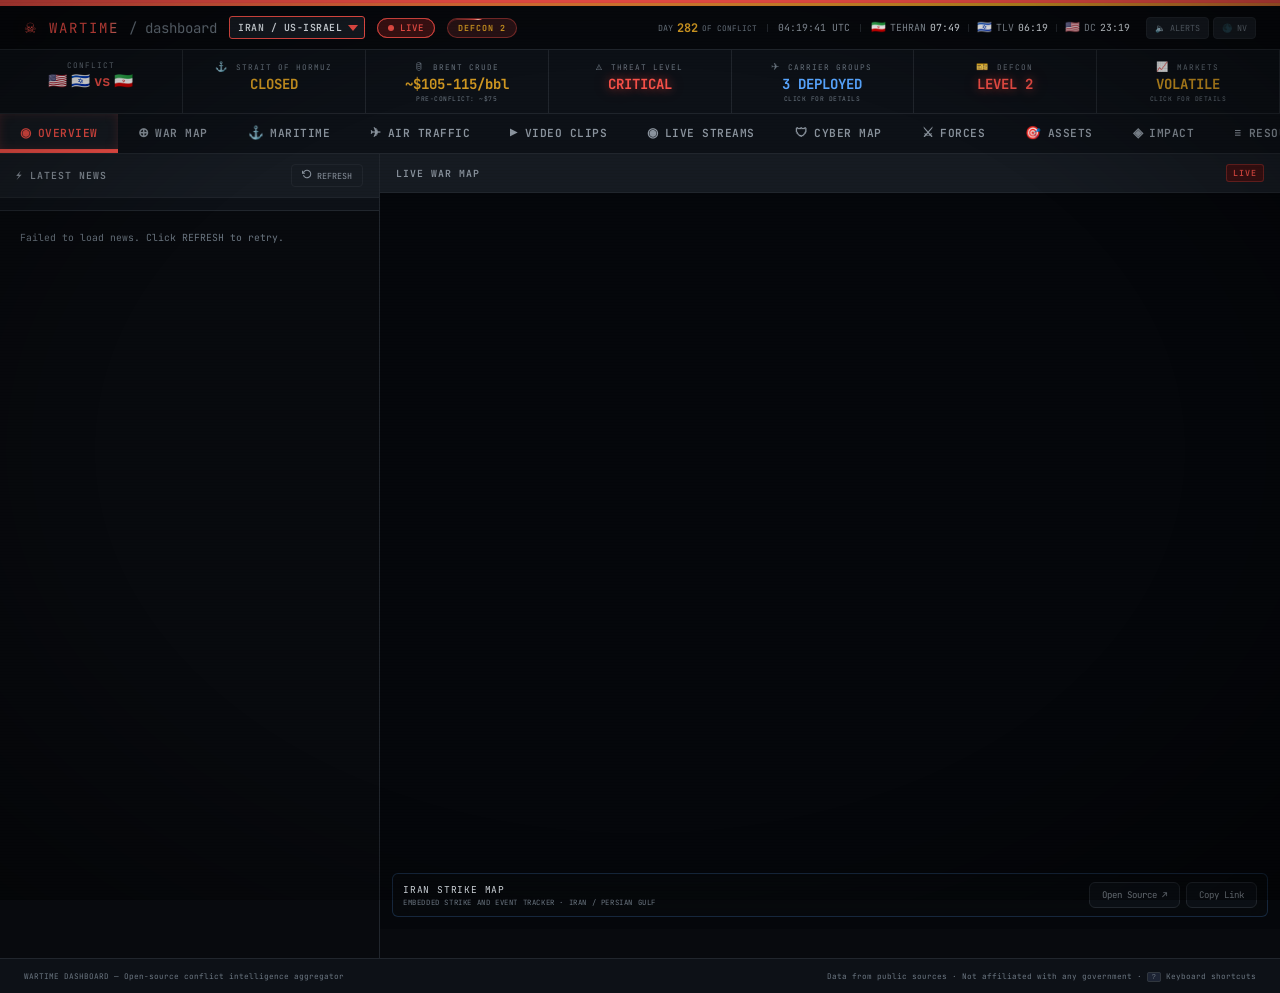
==== commit e9991407: "Fix blocked Iran map embed" ====
--- a/index.html
+++ b/index.html
@@ -204,7 +204,6 @@
   .gauge-value{font-family:var(--mono);font-size:.7rem;font-weight:700;min-width:60px;text-align:right}
   /* Sparkline mini-charts */
   .sparkline-wrap{display:flex;align-items:flex-end;gap:1px;height:28px;margin:4px 0}
-  .data-asof{grid-column:1/-1;font-family:var(--mono);font-size:.5rem;color:var(--text3);letter-spacing:.5px;padding:8px 20px;border-top:1px solid var(--border);background:var(--surface)}
   .spark-bar{flex:1;background:var(--green);border-radius:1px 1px 0 0;min-width:2px;transition:height .3s ease;opacity:.7}
   .spark-bar:hover{opacity:1}
   .spark-bar.down{background:var(--red)}
@@ -1249,9 +1248,9 @@
     <div class="section-head">
       <span id="warmapTitle">IRAN WAR MAP - LIVE</span>
       <div class="map-btn-container" style="display:flex;gap:8px;">
-        <button class="overlay-btn active" data-map-url="https://iran.liveuamap.com/" data-embed-url="https://iran.liveuamap.com/" onclick="setMapSrc('https://iran.liveuamap.com/','https://iran.liveuamap.com/')" aria-label="Switch to embedded Iran Liveuamap">Liveuamap Iran</button>
+        <button class="overlay-btn active" data-map-url="https://iranstrikemap.com/" data-embed-url="https://iranstrikemap.com/" onclick="setMapSrc('https://iranstrikemap.com/','https://iranstrikemap.com/')" aria-label="Switch to embedded Iran strike map">Iran Strike Map</button>
         <button class="overlay-btn" data-map-url="https://iranwarmap.com/" data-embed-url="https://iranwarmap.com/" onclick="setMapSrc('https://iranwarmap.com/','https://iranwarmap.com/')" aria-label="Switch to embedded Iran war map">Iran War Map</button>
-        <button class="overlay-btn" data-map-url="https://iranstrikemap.com/" data-embed-url="https://iranstrikemap.com/" onclick="setMapSrc('https://iranstrikemap.com/','https://iranstrikemap.com/')" aria-label="Switch to embedded Iran strike map">Iran Strike Map</button>
+        <button class="overlay-btn" data-map-url="https://iran.liveuamap.com/" onclick="setMapSrc('https://iran.liveuamap.com/')" aria-label="Open Iran Liveuamap externally">Liveuamap Iran</button>
         <button class="overlay-btn" data-map-url="https://israelpalestine.liveuamap.com/" onclick="setMapSrc('https://israelpalestine.liveuamap.com/')" aria-label="Open Israel-Palestine Liveuamap externally">Israel-Palestine</button>
         <button class="overlay-btn" data-map-url="https://liveuamap.com/" onclick="setMapSrc('https://liveuamap.com/')" aria-label="Open global Liveuamap externally">Global Liveuamap</button>
         <button class="overlay-btn" onclick="openLink('https://acleddata.com/iran-crisis-live/')" aria-label="Open ACLED conflict data in new tab">ACLED Data ↗</button>
@@ -1726,8 +1725,6 @@
   <span>Data from public sources · Not affiliated with any government · <kbd style="background:var(--surface3);border:1px solid var(--border2);border-radius:2px;padding:0 4px;font-size:.5rem">?</kbd> Keyboard shortcuts</span>
 </footer>
 
-<!-- Curated (non-live) datasets — edit data/static-data.js to update content -->
-<script src="/data/static-data.js"></script>
 <script>
 // ===== THEATER CONFIGURATION =====
 const THEATERS={
@@ -1738,11 +1735,11 @@
     flags:'\u{1F1FA}\u{1F1F8}\u{1F1EE}\u{1F1F1} vs \u{1F1EE}\u{1F1F7}',
     flagsHtml:'<span class="flag">&#127482;&#127480;</span><span class="flag">&#127470;&#127473;</span> vs <span class="flag">&#127470;&#127479;</span>',
     startDate:'2026-02-28',
-    mapUrl:'https://iran.liveuamap.com/',
+    mapUrl:'https://iranstrikemap.com/',
     mapButtons:[
-      {label:'Liveuamap Iran',url:'https://iran.liveuamap.com/',embedUrl:'https://iran.liveuamap.com/'},
+      {label:'Iran Strike Map',url:'https://iranstrikemap.com/',embedUrl:'https://iranstrikemap.com/'},
       {label:'Iran War Map',url:'https://iranwarmap.com/',embedUrl:'https://iranwarmap.com/'},
-      {label:'Iran Strike Map',url:'https://iranstrikemap.com/',embedUrl:'https://iranstrikemap.com/'},
+      {label:'Liveuamap Iran',url:'https://iran.liveuamap.com/'},
       {label:'Israel-Palestine',url:'https://israelpalestine.liveuamap.com/'},
       {label:'Global Liveuamap',url:'https://liveuamap.com/'},
     ],
@@ -1801,15 +1798,6 @@
 
 const LIVE_MAP_SOURCES=[
   {
-    host:'iran.liveuamap.com',
-    title:'Iran Liveuamap',
-    theater:'Iran / US-Israel',
-    focus:'Liveuamap region embed',
-    region:'Iran / Persian Gulf',
-    url:'https://iran.liveuamap.com/',
-    embedUrl:'https://iran.liveuamap.com/'
-  },
-  {
     host:'iranstrikemap.com',
     title:'Iran Strike Map',
     theater:'Iran / US-Israel',
@@ -1837,6 +1825,14 @@
     embedUrl:'https://api.livemapdata.com/'
   },
   {
+    host:'iran.liveuamap.com',
+    title:'Iran Liveuamap',
+    theater:'Iran / US-Israel',
+    focus:'Strikes, airspace, Hormuz risk',
+    region:'Tehran / Persian Gulf',
+    url:'https://iran.liveuamap.com/'
+  },
+  {
     host:'israelpalestine.liveuamap.com',
     title:'Israel-Palestine Liveuamap',
     theater:'Israel / Gaza / Lebanon',
@@ -2174,7 +2170,7 @@
     <div class="map-portal-shell">
       <div class="map-portal-kicker">LIVEUAMAP EXTERNAL MODE</div>
       <div class="map-portal-title">${escHtml(source.title)}</div>
-      <div class="map-portal-copy">This source does not expose a frame-safe embed for the dashboard, so it opens in a dedicated tab instead of showing a browser security error.</div>
+      <div class="map-portal-copy">Liveuamap blocks third-party iframe display, so this dashboard opens the live map in a dedicated tab instead of showing a browser security error.</div>
       <div class="map-portal-meta" aria-label="Selected map details">
         <div class="map-portal-stat"><span>Theater</span><strong>${escHtml(source.theater)}</strong></div>
         <div class="map-portal-stat"><span>Focus</span><strong>${escHtml(source.focus)}</strong></div>
@@ -3095,15 +3091,6 @@
 }
 
 // ===== FORCES & ORDER OF BATTLE =====
-// ===== CURATED DATA FRESHNESS STAMP =====
-// Rendered on every panel that shows hand-curated (non-live) data so visitors
-// can distinguish it from the live feeds. Dates live in data/static-data.js.
-function dataAsOfStamp(){
-  const asOf=window.WARDATA&&WARDATA.dataAsOf&&WARDATA.dataAsOf[currentTheater.id];
-  if(!asOf) return '';
-  return `<div class="data-asof" title="Hand-curated dataset — not a live feed. Maintained in data/static-data.js">📅 CURATED DATA · AS OF ${asOf} · NOT LIVE</div>`;
-}
-
 function renderForcesPanel(){
 
   // ===== QUICK STATS BANNER =====
@@ -3180,8 +3167,33 @@
 
   // ===== COMMAND STRUCTURE =====
   const cmdEl=document.getElementById('commandStructure');
-  const coalitionCmd=WARDATA.iran.coalitionCommand;
-  const iranCmd=WARDATA.iran.iranCommand;
+  const coalitionCmd=[
+    {rank:'Commander-in-Chief',name:'President Trump',org:'White House / NCA',note:'National Command Authority',status:'active'},
+    {rank:'Secretary of Defense',name:'SecDef Pete Hegseth',org:'The Pentagon',note:'Authorized Operation Epic Fury',status:'active'},
+    {rank:'CENTCOM Commander',name:'Adm. Brad Cooper',org:'US CENTCOM — Tampa / Forward',note:'Theater combatant commander',status:'active'},
+    {rank:'NAVCENT / 5th Fleet',name:'Vice Adm. George Wikoff',org:'NSA Bahrain',note:'Naval operations — 3 CSGs',status:'active'},
+    {rank:'AFCENT / 9th Air Force',name:'Lt. Gen. Alex Grynkewich',org:'Al Udeid Air Base, Qatar',note:'Air campaign commander',status:'active'},
+    {rank:'ARCENT / 3rd Army',name:'Lt. Gen. Patrick Frank',org:'Camp Arifjan, Kuwait',note:'Ground forces coordination',status:'active'},
+    {rank:'IDF Chief of Staff',name:'Lt. Gen. Eyal Zamir',org:'HaKirya, Tel Aviv',note:'Replaced Halevi (resigned Jan 2025). In office since Mar 2025',status:'active'},
+    {rank:'Mossad Director',name:'David Barnea',org:'Mossad HQ',note:'Covert ops & intelligence',status:'active'},
+  ];
+  const iranCmd=[
+    {rank:'Supreme Leader (former)',name:'Ayatollah Ali Khamenei',org:'Tehran — Supreme Leader Compound',note:'Killed in Israeli airstrike on compound — Feb 28, 2026',status:'kia'},
+    {rank:'Supreme Leader (successor)',name:'Mojtaba Khamenei',org:'Location Unknown',note:'Named successor by Assembly of Experts — Mar 7, 2026. In hiding',status:'unknown'},
+    {rank:'IRGC Commander',name:'MG Hossein Salami',org:'IRGC Headquarters',note:'Killed in Israeli opening strikes — Jun 13, 2025 (Twelve-Day War)',status:'kia'},
+    {rank:'IRGC Commander (successor)',name:'MG Mohammad Pakpour',org:'IRGC Headquarters, Tehran',note:'Replaced Salami. Killed in Feb 28, 2026 strikes on Tehran',status:'kia'},
+    {rank:'IRGC-QF Commander',name:'BG Esmail Qaani',org:'Quds Force',note:'Killed in Israeli strike — Oct 2024',status:'kia'},
+    {rank:'IRGC Aerospace',name:'BG Amir Ali Hajizadeh',org:'IRGC Aerospace Force',note:'Killed in Israeli opening strikes — Jun 13, 2025 (Twelve-Day War)',status:'kia'},
+    {rank:'IRGC Aerospace (successor)',name:'Seyyed Majid Mousavi',org:'IRGC Aerospace Force',note:'Replaced Hajizadeh. Killed in Feb 28, 2026 strikes on Tehran',status:'kia'},
+    {rank:'Defense Minister',name:'Aziz Nasirzadeh',org:'Ministry of Defence',note:'Killed in Feb 28, 2026 strikes on Tehran defense meeting',status:'kia'},
+    {rank:'Chief of Armed Forces',name:'MG Abdolrahim Mousavi',org:'General Staff',note:'Killed in Feb 28, 2026 strikes on Tehran',status:'kia'},
+    {rank:'Nat\'l Security Council',name:'Ali Shamkhani',org:'Supreme National Security Council',note:'Killed in Feb 28, 2026 strikes on Tehran',status:'kia'},
+    {rank:'IRGCN Commander',name:'RADM Alireza Tangsiri',org:'IRGC Navy — Bandar Abbas',note:'Killed in Israeli strike on Bandar Abbas — Mar 26, 2026',status:'kia'},
+    {rank:'IRGC Intelligence',name:'MG Majid Khademi',org:'IRGC Intelligence Organization',note:'Killed in US-Israeli airstrike — late Mar 2026',status:'kia'},
+    {rank:'Basij Commander',name:'BG Gholamreza Soleimani',org:'Basij Militia',note:'Killed — date unconfirmed. C2 networks degraded',status:'kia'},
+    {rank:'Nat\'l Security Chief',name:'Ali Larijani',org:'National Security Council',note:'Killed during US-Israeli strikes — 2026',status:'kia'},
+    {rank:'IRIAF Commander',name:'BG Bahman Behmard',org:'Air Force',note:'Replaced Vahedi (2025). Air bases 60-80% degraded. ~12 operational aircraft',status:'unknown'},
+  ];
 
   cmdEl.innerHTML=`
     <div style="display:grid;grid-template-columns:1fr 1fr;gap:1px;background:var(--border)">
@@ -3242,7 +3254,6 @@
     <div style="padding:10px 20px;font-family:var(--mono);font-size:.45rem;color:var(--text3);background:var(--surface);border-top:1px solid var(--border)">
       NOTE: Iran's command structure has been systematically dismantled. Supreme Leader Khamenei was assassinated Feb 28, 2026 in an Israeli airstrike on his compound. At least 13 top defense officials were killed in the same day's strikes on a Tehran defense meeting, including IRGC Commander Pakpour, Defense Minister Nasirzadeh, Armed Forces Chief Mousavi, and security chief Shamkhani. This followed the Twelve-Day War (Jun 2025) which killed IRGC Commander Salami and Aerospace chief Hajizadeh. IRGCN Commander Tangsiri was killed Mar 26 in Bandar Abbas. Mojtaba Khamenei was named successor Supreme Leader on Mar 7 but remains in hiding. Nearly 50 senior officials confirmed killed. C2 networks further degraded by USCYBERCOM operations. Operational command has effectively fragmented.
     </div>
-    ${dataAsOfStamp()}
   `;
 
   // Support & Logistics Nations (not actively attacking)
@@ -3502,7 +3513,63 @@
   // Military Base Status — redesigned with map & satellite imagery
   const baseEl=document.getElementById('baseStatus');
   const baseMapEl=document.getElementById('baseMapContainer');
-  const bases=WARDATA.iran.bases;
+  const bases=[
+    {name:'Isfahan Air Base (8th TFB)',role:'IRIAF Headquarters',type:'AIR BASE',status:'destroyed',damage:85,
+      coord:{lat:32.78,lon:51.89},detail:'Runways cratered, 12+ aircraft destroyed on ground. Hardened shelters penetrated by MOP strikes. Completely non-operational. F-14 squadron eliminated.',
+      img:'/images/assets/isfahan-air-base.jpg',
+      stats:[{k:'Runway',v:'Cratered — non-operational'},{k:'Aircraft destroyed',v:'12+ confirmed'},{k:'Shelters breached',v:'8 of 12'},{k:'Last strike',v:'Mar 8'}]},
+    {name:'Bandar Abbas Naval Base',role:'IRIN Main Fleet Base — Hormuz',type:'NAVAL BASE',status:'destroyed',damage:75,
+      coord:{lat:27.15,lon:56.28},detail:'Primary Iranian naval installation on the Strait of Hormuz. Port facilities partially destroyed. Kilo-class submarines sunk at berth. Drydock destroyed.',
+      img:'/images/assets/bandar-abbas-naval-base.jpg',
+      stats:[{k:'Port facilities',v:'Partially destroyed'},{k:'Ships sunk in port',v:'6+'},{k:'Drydock',v:'Destroyed'},{k:'Last strike',v:'Mar 14'}]},
+    {name:'Bushehr Air Base (6th TFB)',role:'IRGCAF — Southwest Coast',type:'AIR BASE',status:'destroyed',damage:90,
+      coord:{lat:28.95,lon:50.83},detail:'SAM sites and hardened aircraft shelters destroyed by MOP and JASSM-ER strikes. Bavar-373 battery eliminated by F-35I. Two corvettes destroyed at adjacent naval pier.',
+      img:'/images/assets/bushehr-air-base.jpg',
+      stats:[{k:'SAM sites',v:'All destroyed'},{k:'Hardened shelters',v:'Penetrated — MOP'},{k:'Bavar-373',v:'Eliminated'},{k:'Last strike',v:'Mar 10'}]},
+    {name:'Tabriz Air Base (2nd TFB)',role:'IRIAF — Northwest Azerbaijan',type:'AIR BASE',status:'damaged',damage:55,
+      coord:{lat:38.13,lon:46.24},detail:'Runway partially repaired for limited operations. S-300 battery destroyed. MiG-29 squadron relocated before strike. Limited flight ops resumed.',
+      img:'/images/assets/tabriz-air-base.jpg',
+      stats:[{k:'Runway',v:'Repaired — limited ops'},{k:'S-300 battery',v:'Destroyed'},{k:'MiG-29s',v:'Relocated pre-strike'},{k:'Last strike',v:'Mar 12'}]},
+    {name:'Chabahar Naval Base',role:'IRIN — Southeast Coast',type:'NAVAL BASE',status:'operational',damage:15,
+      coord:{lat:25.29,lon:60.62},detail:'Least-damaged major base. Only limited strikes on radar installations. Receiving relocated vessels and acting as fallback port. Coastal defense missiles active.',
+      img:'/images/assets/chabahar-naval-base.jpg',
+      stats:[{k:'Status',v:'Operational — fallback port'},{k:'Radar installations',v:'Limited strikes'},{k:'Coastal defenses',v:'Active'},{k:'Last strike',v:'Mar 8'}]},
+    {name:'Mehrabad / Ghale Morghi',role:'Tehran — Mixed Military/Civilian',type:'AIR BASE',status:'damaged',damage:45,
+      coord:{lat:35.69,lon:51.31},detail:'Mixed military/civilian airfield. IRGC underground command bunker targeted with deep-penetration munitions. Civilian airport closed. Command dispersed.',
+      stats:[{k:'IRGC bunker',v:'Deep strike attempted'},{k:'Civilian airport',v:'Closed'},{k:'Command',v:'Relocated — dispersed'},{k:'Last strike',v:'Mar 15'}]},
+    {name:'Jask Naval Base',role:'IRGCN Forward Operating Base',type:'NAVAL BASE',status:'damaged',damage:50,
+      coord:{lat:25.64,lon:57.77},detail:'IRGCN forward base. Fast attack craft pens destroyed. IRIS Makran sunk nearby. Coastal defense systems partially active.',
+      stats:[{k:'Fast attack pens',v:'Destroyed'},{k:'Makran',v:'Sunk nearby'},{k:'Coastal defenses',v:'Partially active'},{k:'Last strike',v:'Mar 16'}]},
+    {name:'Shiraz Air Base (7th TFB)',role:'IRIAF — Fars Province',type:'AIR BASE',status:'damaged',damage:50,
+      coord:{lat:29.54,lon:52.59},detail:'F-4E Phantom base. Multiple hangars destroyed. Runway operational after emergency repairs. Limited sortie capability.',
+      stats:[{k:'Hangars',v:'Multiple destroyed'},{k:'Runway',v:'Repaired — limited ops'},{k:'F-4E Phantoms',v:'Status unknown'},{k:'Last strike',v:'Mar 9'}]},
+    {name:'Bandar Abbas Air Base',role:'IRIAF F-14 Base — Hormuz',type:'AIR BASE',status:'damaged',damage:60,
+      coord:{lat:27.22,lon:56.38},detail:'IRIAF F-14 Tomcat base adjacent to naval facilities. Runway partially repaired. Limited flight ops. 4 F-14s confirmed destroyed on ground.',
+      stats:[{k:'Runway',v:'Partially repaired'},{k:'F-14s destroyed',v:'4 confirmed'},{k:'Flight ops',v:'Limited'},{k:'Last strike',v:'Mar 14'}]},
+    {name:'Bushehr Naval Base',role:'IRIN — Southwest Naval',type:'NAVAL BASE',status:'destroyed',damage:80,
+      coord:{lat:28.91,lon:50.82},detail:'Two corvettes (Bayandor, Naghdi) destroyed at pier. Fuel storage hit with secondary explosions. Dockyard severely damaged. Adjacent to Bushehr Air Base.',
+      stats:[{k:'Corvettes destroyed',v:'2 (Bayandor, Naghdi)'},{k:'Fuel storage',v:'Hit — secondary explosions'},{k:'Dockyard',v:'Severely damaged'},{k:'Last strike',v:'Mar 12'}]},
+    // Missile Sites
+    {name:'Imam Ali Missile Base',role:'Ballistic Missile Storage — Kermanshah',type:'MISSILE BASE',status:'destroyed',damage:80,
+      coord:{lat:34.35,lon:47.16},detail:'Underground ballistic missile storage facility. Multiple GBU-57 MOP bunker-buster strikes confirmed. Launch pads destroyed. TEL vehicle staging area cratered.',
+      stats:[{k:'Underground storage',v:'Struck — MOP penetrators'},{k:'Launch pads',v:'Destroyed'},{k:'TEL staging area',v:'Cratered'},{k:'Last strike',v:'Mar 5'}]},
+    {name:'Tabriz Missile Complex',role:'Shahab-3 MRBM Garrison',type:'MISSILE BASE',status:'damaged',damage:55,
+      coord:{lat:38.10,lon:46.30},detail:'Shahab-3 launcher garrison. Surface facilities destroyed. Underground tunnel network status unclear — may retain launch capability.',
+      stats:[{k:'Surface facilities',v:'Destroyed'},{k:'Underground tunnels',v:'Status unclear'},{k:'Shahab-3 launchers',v:'Unknown survivors'},{k:'Last strike',v:'Mar 7'}]},
+    {name:'Khorramabad Missile Site',role:'SRBM Storage — Lorestan',type:'MISSILE BASE',status:'damaged',damage:60,
+      coord:{lat:33.49,lon:48.35},detail:'Zolfaghar and Fateh-110 SRBM storage facility. Launch rails destroyed. TEL vehicles dispersed to civilian areas before strike.',
+      stats:[{k:'Launch rails',v:'Destroyed'},{k:'TEL vehicles',v:'Dispersed pre-strike'},{k:'Missile type',v:'Zolfaghar / Fateh-110'},{k:'Last strike',v:'Mar 6'}]},
+    // Air Defense Sites
+    {name:'Tehran IADS Hub',role:'Integrated Air Defense — Capital',type:'AIR DEFENSE',status:'damaged',damage:70,
+      coord:{lat:35.72,lon:51.42},detail:'S-300PMU2 and Bavar-373 batteries defending Tehran. 3 of 5 S-300 launchers destroyed by HARM and JASSM strikes. Partial radar coverage remains.',
+      stats:[{k:'S-300 launchers',v:'3 of 5 destroyed'},{k:'Bavar-373',v:'Engagement radar damaged'},{k:'Radar coverage',v:'Partial — degraded'},{k:'Last strike',v:'Mar 3'}]},
+    {name:'Isfahan S-300 Battery',role:'Air Defense — Central Iran',type:'AIR DEFENSE',status:'destroyed',damage:95,
+      coord:{lat:32.65,lon:51.70},detail:'Destroyed by SEAD/DEAD campaign in opening hours. HARM anti-radiation missiles followed by JASSM-ER. No radar emissions detected since Mar 3.',
+      stats:[{k:'S-300 system',v:'Completely destroyed'},{k:'Radar emissions',v:'None detected'},{k:'Destroyed by',v:'HARM + JASSM-ER'},{k:'Last strike',v:'Mar 3'}]},
+    {name:'Bushehr Bavar-373',role:'Indigenous Long-Range SAM',type:'AIR DEFENSE',status:'destroyed',damage:90,
+      coord:{lat:28.98,lon:50.80},detail:'Iran\'s indigenous long-range SAM system (comparable to S-300). Engagement radar destroyed by Israeli F-35I strike. System non-functional.',
+      stats:[{k:'Engagement radar',v:'Destroyed'},{k:'Destroyed by',v:'F-35I strike'},{k:'System status',v:'Non-functional'},{k:'Last strike',v:'Mar 4'}]},
+  ];
 
   // Summary counts
   const baseCounts={destroyed:0,damaged:0,operational:0};
@@ -3582,12 +3649,18 @@
       '</div>';
     }).join('')}
     </div>
-    ${dataAsOfStamp()}
   `;
 
   // Nuclear Facilities
   const nukeEl=document.getElementById('nukeStatus');
-  const nukes=WARDATA.iran.nuclearFacilities;
+  const nukes=[
+    {name:'Natanz (FEP)',location:'Isfahan Province — Underground enrichment',status:'damaged',statusLabel:'STRUCK',detail:'Confirmed GBU-57 MOP and JASSM-ER strikes. Centrifuge halls partially destroyed. IAEA inspectors evacuated. Enrichment status unknown.'},
+    {name:'Fordow (FFEP)',location:'Qom Province — Deep underground',status:'damaged',statusLabel:'STRUCK — UNCERTAIN',detail:'Multiple MOP strikes on mountain facility. Depth of penetration uncertain. Iran claims facility intact. US claims "functionally destroyed."'},
+    {name:'Isfahan (UCF)',location:'Isfahan — Uranium conversion',status:'destroyed',statusLabel:'DESTROYED',detail:'UF6 conversion facility heavily struck. Satellite imagery shows complete destruction of above-ground structures.'},
+    {name:'Arak (IR-40)',location:'Markazi Province — Heavy water reactor',status:'damaged',statusLabel:'DAMAGED',detail:'Modified reactor struck. Heavy water production halted. Radiation leak concerns reported by IAEA.'},
+    {name:'Bushehr NPP',location:'Bushehr Province — Power reactor',status:'operational',statusLabel:'NOT TARGETED',detail:'Russian-built civilian reactor. Deliberately avoided per coalition ROE. IAEA monitoring continues.'},
+    {name:'Parchin Military Complex',location:'Tehran Province — Weapons research',status:'destroyed',statusLabel:'DESTROYED',detail:'Multiple strikes confirmed. Suspected weaponization research facilities. Entire complex non-functional.'},
+  ];
 
   // Summary
   const nukeCounts={destroyed:0,damaged:0,operational:0};
@@ -3614,7 +3687,7 @@
       </div>
       <div style="font-size:.65rem;color:var(--text2);line-height:1.5">${n.detail}</div>
     </div>`;
-  }).join('')+dataAsOfStamp();
+  }).join('');
 
   // Casualty Estimates
   const casualtyEl=document.getElementById('casualtyStats');
@@ -4055,7 +4128,25 @@
 function renderImpactDashboard(){
   const conflictDays=Math.floor((new Date()-new Date(currentTheater.startDate+'T00:00:00Z'))/(1000*60*60*24))+1;
   const isUkraine=currentTheater.id==='ukraine';
-  const stats=WARDATA.impact.stats[isUkraine?'ukraine':'iran'].map(s=>s.val==='__CONFLICT_DAYS__'?{...s,val:conflictDays+'+'}:s);
+  const stats=isUkraine?[
+    {val:conflictDays+'+',label:'Days of Conflict',color:'var(--red)',sub:'Since Feb 24, 2022'},
+    {val:'600K+',label:'Est. Casualties (Both)',color:'var(--red)',sub:'Military killed & wounded'},
+    {val:'12,000+',label:'Civilian Deaths',color:'var(--orange)',sub:'UN OHCHR verified minimum'},
+    {val:'6.3M+',label:'Refugees Abroad',color:'var(--blue)',sub:'UNHCR registered refugees'},
+    {val:'5.9M+',label:'Internally Displaced',color:'var(--blue)',sub:'Within Ukraine borders'},
+    {val:'$150B+',label:'Infrastructure Damage',color:'var(--orange)',sub:'World Bank estimate'},
+    {val:'~50%',label:'Energy Grid Capacity',color:'var(--orange)',sub:'After systematic strikes'},
+    {val:'40+',label:'Countries Providing Aid',color:'var(--green)',sub:'Military & humanitarian'},
+  ]:[
+    {val:conflictDays+'+',label:'Days of Conflict',color:'var(--red)',sub:'Since Feb 28, 2026'},
+    {val:'115+',label:'Confirmed Strikes',color:'var(--orange)',sub:'On Iranian territory'},
+    {val:'CLOSED',label:'Strait of Hormuz',color:'var(--red)',sub:'Oil transit blocked'},
+    {val:'$105+',label:'Brent Crude /bbl',color:'var(--orange)',sub:'Up from ~$75 pre-conflict'},
+    {val:'~4%',label:'Iran Internet',color:'var(--red)',sub:'Near-total shutdown'},
+    {val:'7+',label:'Countries Involved',color:'var(--blue)',sub:'Direct or proxy participation'},
+    {val:'100+',label:'UN Resolutions Filed',color:'var(--blue)',sub:'Security Council deadlocked'},
+    {val:'30M+',label:'Displaced Estimates',color:'var(--green)',sub:'Internal + cross-border'},
+  ];
 
   const statsEl=document.getElementById('impactStats');
   statsEl.innerHTML=stats.map(s=>`
@@ -4067,7 +4158,25 @@
   `).join('');
 
   // Infrastructure bars
-  const bars=WARDATA.impact.infrastructureBars[isUkraine?'ukraine':'iran'];
+  const bars=isUkraine?[
+    {label:'Energy Grid',pct:50,color:'var(--orange)'},
+    {label:'Rail Network',pct:70,color:'var(--green)'},
+    {label:'Internet',pct:75,color:'var(--green)'},
+    {label:'Ports (Black Sea)',pct:35,color:'var(--orange)'},
+    {label:'Bridges & Roads',pct:55,color:'var(--orange)'},
+    {label:'Water Supply',pct:60,color:'var(--orange)'},
+    {label:'Hospitals',pct:65,color:'var(--green)'},
+    {label:'Grain Export Capacity',pct:45,color:'var(--orange)'},
+  ]:[
+    {label:'Power Grid',pct:25,color:'var(--red)'},
+    {label:'Internet',pct:4,color:'var(--red)'},
+    {label:'Airports',pct:15,color:'var(--red)'},
+    {label:'Oil Infrastructure',pct:30,color:'var(--orange)'},
+    {label:'Military Bases',pct:35,color:'var(--orange)'},
+    {label:'Water Supply',pct:55,color:'var(--orange)'},
+    {label:'Hospitals',pct:60,color:'var(--green)'},
+    {label:'Telecom',pct:20,color:'var(--red)'},
+  ];
 
   const barsEl=document.getElementById('impactBars');
   barsEl.innerHTML=bars.map(b=>`
@@ -4078,10 +4187,66 @@
       </div>
       <span style="font-family:var(--mono);font-size:.6rem;color:var(--text3);width:35px;text-align:right">${b.pct}%</span>
     </div>
-  `).join('')+'<div style="font-family:var(--mono);font-size:.5rem;color:var(--text3);margin-top:8px">Estimated operational capacity remaining</div>'+dataAsOfStamp();
+  `).join('')+'<div style="font-family:var(--mono);font-size:.5rem;color:var(--text3);margin-top:8px">Estimated operational capacity remaining</div>';
 
   // Key events timeline
-  const events=WARDATA.impact.timelineEvents[isUkraine?'ukraine':'iran'];
+  const events=isUkraine?[
+    {date:'2024+',text:'Ongoing: Systematic Russian strikes on Ukrainian energy infrastructure; 50%+ grid capacity lost',cat:'strikes'},
+    {date:'Aug 2024',text:'Ukraine launches Kursk incursion into Russian territory; largest cross-border operation since 2022',cat:'military'},
+    {date:'Jun 2023',text:'Kakhovka Dam destroyed — massive flooding, ecological disaster, war crime allegations',cat:'humanitarian'},
+    {date:'Jun 2023',text:'Ukraine launches long-awaited counteroffensive in Zaporizhzhia and Donetsk regions',cat:'military'},
+    {date:'Nov 2022',text:'Kherson liberated — only regional capital recaptured; Russia retreats across Dnipro',cat:'military'},
+    {date:'Oct 2022',text:'Kerch Bridge explosion; Russia responds with massive missile barrage on civilian infrastructure',cat:'strikes'},
+    {date:'Sep 2022',text:'Ukraine Kharkiv counteroffensive recaptures 6,000+ km²; Russian forces collapse in northeast',cat:'military'},
+    {date:'Apr 2022',text:'Moskva flagship sunk by Neptune missiles; largest warship loss since Falklands War',cat:'maritime'},
+    {date:'Apr 2022',text:'Bucha massacre revealed; evidence of systematic war crimes triggers global outrage',cat:'humanitarian'},
+    {date:'Mar 2022',text:'Siege of Mariupol begins; Azovstal steelworks becomes symbol of resistance',cat:'military'},
+    {date:'Feb 24',text:'Russia launches full-scale invasion of Ukraine from north, east, and south',cat:'military'},
+  ]:[
+    {date:'Apr 7',text:'Trump\'s 8 PM ET deadline for Iran to reopen Strait of Hormuz — threatened destruction of all power plants and bridges if not met',cat:'diplomacy'},
+    {date:'Apr 6',text:'Iran formally rejects ceasefire via 10-point response; demands permanent end to hostilities, reconstruction, sanctions lifted',cat:'diplomacy'},
+    {date:'Apr 6',text:'19 killed including 6 children in US-Israeli strikes near Tehran (Shahriar & Baharestan); residential buildings destroyed',cat:'humanitarian'},
+    {date:'Apr 6',text:'Iran threatens Bab el-Mandeb closure in addition to Hormuz',cat:'maritime'},
+    {date:'Apr 5',text:'F-15E WSO rescued by US special operations forces after ~48 hours behind enemy lines in Iran',cat:'military'},
+    {date:'Apr 5',text:'Trump sets Apr 7 deadline: reopen Hormuz or face destruction of power plants & bridges ("Power Plant Day")',cat:'diplomacy'},
+    {date:'Apr 5',text:'Casualty update: ~2,076 dead in Iran, 26 in Israel, 13 US soldiers, 28 in Gulf states; 6,833 evacuated to hospitals',cat:'humanitarian'},
+    {date:'Apr 4',text:'Bushehr Nuclear Power Plant hit (4th strike); IAEA expresses "deep concern"; no radiation increase detected',cat:'nuclear'},
+    {date:'Apr 4',text:'Mahshahr Special Petrochemical Zone struck — at least 5 killed, 170 injured',cat:'strikes'},
+    {date:'Apr 3',text:'US F-15E Strike Eagle shot down over Iran; pilot rescued, WSO escapes into Zagros Mountains — IRGC & SEAL Team Six race to find him',cat:'military'},
+    {date:'Apr 3',text:'A-10 Warthog crashes near Strait of Hormuz during rescue operations; pilot safely recovered',cat:'military'},
+    {date:'Apr 3',text:'Iran strikes Gulf refineries: drones hit Kuwait\'s largest refinery, UAE Habshan gas facility, Saudi targets intercepted',cat:'strikes'},
+    {date:'Apr 2',text:'Intensified US-Israeli strikes on air defense systems, ballistic missile arrays, and R&D sites; Brent crude above $120/bbl',cat:'strikes'},
+    {date:'Apr 1',text:'Day 33 — Trump addresses nation on Operation Epic Fury; claims Iran "essentially decimated"',cat:'diplomacy'},
+    {date:'Mar 31',text:'Adm. Cooper: US "making undeniable progress in eliminating Iran\'s ability to project power"',cat:'military'},
+    {date:'Mar 29',text:'Joint strikes hit Bandar Khamir port; Shahid Haqqani pier in Bandar Abbas bombed; at least 5 killed',cat:'strikes'},
+    {date:'Mar 29',text:'IRGC Intelligence chief MG Majid Khademi killed in US-Israeli airstrike',cat:'strikes'},
+    {date:'Mar 28',text:'Houthis enter the war: ballistic missile fired at Beersheba, Israel — intercepted. First Houthi attack since 2025 Gaza ceasefire',cat:'strikes'},
+    {date:'Mar 28',text:'Houthis announce coordination with Iran, Hezbollah, and Iraqi militias; threaten Bab el-Mandeb closure',cat:'maritime'},
+    {date:'Mar 27',text:'IRGC announces Strait of Hormuz closed to all vessels going to/from US, Israel, and allied ports',cat:'maritime'},
+    {date:'Mar 26',text:'IRGCN Commander RADM Alireza Tangsiri killed in Israeli strike on Bandar Abbas',cat:'strikes'},
+    {date:'Mar 26',text:'Iran surpasses 27th straight day of near-complete internet blackout',cat:'cyber'},
+    {date:'Mar 23',text:'Unprecedented US-Israeli strikes across Iran; Trump postpones strikes on power plants, extending deadline',cat:'strikes'},
+    {date:'Mar 22',text:'Continued strikes on IRGC positions; Strait of Hormuz remains closed; 3rd carrier group arrives',cat:'military'},
+    {date:'Mar 21',text:'USCYBERCOM confirms offensive cyber operations against IRGC C2 networks',cat:'cyber'},
+    {date:'Mar 20',text:'UN emergency session; China & Russia veto ceasefire; Iran fires Shahab-3 salvo at Al Dhafra',cat:'diplomacy'},
+    {date:'Mar 19',text:'B-2 Spirit strikes on Fordow nuclear facility with GBU-57 MOP bunker busters',cat:'nuclear'},
+    {date:'Mar 18',text:'Major cyberattack disrupts Iranian communications; internet drops to ~4% capacity',cat:'cyber'},
+    {date:'Mar 17',text:'Iraqi PMF launches 30+ drones at US forces at Al Asad Air Base',cat:'strikes'},
+    {date:'Mar 16',text:'Israel intercepts ballistic missile barrage with Arrow-3; Hezbollah fires 500+ rockets',cat:'strikes'},
+    {date:'Mar 15',text:'USS Gerald Ford CSG deploys to Persian Gulf; total 3 carrier groups in theater',cat:'maritime'},
+    {date:'Mar 14',text:'Iran Kilo-class submarine sunk at Bandar Abbas; IRIN surface fleet heavily damaged',cat:'maritime'},
+    {date:'Mar 12',text:'Iran retaliatory missile barrage (300+ missiles) targeting Israeli military installations',cat:'strikes'},
+    {date:'Mar 11',text:'Houthis fire anti-ship missile at USS Eisenhower; SM-6 intercept confirmed',cat:'maritime'},
+    {date:'Mar 10',text:'Houthi forces escalate Red Sea attacks; 12+ commercial ships hit to date',cat:'maritime'},
+    {date:'Mar 8',text:'Saudi Arabia grants US access to Prince Sultan Air Base; RSAF on full alert',cat:'diplomacy'},
+    {date:'Mar 7',text:'Brent crude surpasses $110/barrel; OPEC emergency meeting; global markets crash',cat:'economic'},
+    {date:'Mar 5',text:'Iran activates Basij militia; 600,000+ called to mobilize for national defense',cat:'military'},
+    {date:'Mar 4',text:'First confirmed strikes on Natanz nuclear facility; IAEA inspectors evacuated',cat:'nuclear'},
+    {date:'Mar 3',text:'SEAD/DEAD campaign destroys 80% of Iranian integrated air defense system',cat:'strikes'},
+    {date:'Mar 2',text:'Tomahawk and JASSM-ER strikes on 200+ IRGC targets across Iran',cat:'strikes'},
+    {date:'Mar 1',text:'US and Israel commence joint military operations — Operation designation classified',cat:'military'},
+    {date:'Feb 28',text:'Conflict begins: coordinated strikes on IRGC targets; Iran closes Strait of Hormuz',cat:'military'},
+  ];
 
   const TL_CAT_STYLES={
     military:{label:'MILITARY',bg:'var(--orange-dim)',color:'var(--orange)'},
@@ -4114,13 +4279,31 @@
           <span class="timeline-event-cat" style="background:${s.bg};color:${s.color}">${s.label}</span>
           <div style="font-family:var(--mono);font-size:.65rem;color:var(--text);line-height:1.5;flex:1">${e.text}</div>
         </div>`;
-      }).join('')}</div>${dataAsOfStamp()}`;
+      }).join('')}</div>`;
   }
   window._tlFilter=function(cat){tlFilter=cat;renderTimeline();};
   renderTimeline();
 
   // Cyber operations
-  const cyberOps=WARDATA.impact.cyberOps[isUkraine?'ukraine':'iran'];
+  const cyberOps=isUkraine?[
+    {date:'2024+',actor:'🇷🇺 Sandworm',target:'Ukrainian Energy Grid',detail:'Continued cyber attacks on power infrastructure coordinated with physical missile strikes'},
+    {date:'2023',actor:'🇺🇦 IT Army',target:'Russian State Media',detail:'DDoS and defacement campaigns against RT, TASS, and Russian government websites'},
+    {date:'Dec 2023',actor:'🇺🇦 GUR',target:'Russian Tax Service (FNS)',detail:'Major hack destroying databases and wiping thousands of servers across Russia'},
+    {date:'Jun 2023',actor:'🇷🇺 APT28/Fancy Bear',target:'Ukrainian Govt Networks',detail:'Continued espionage campaigns targeting military communications and logistics systems'},
+    {date:'Jan 2023',actor:'🇷🇺 Sandworm',target:'Ukrainian Power Grid',detail:'Third major attack on energy infrastructure; coordinated with kinetic strikes'},
+    {date:'Apr 2022',actor:'🇷🇺 Sandworm',target:'Ukrainian Power Substations',detail:'Industroyer2 malware deployed against high-voltage substations; partially mitigated'},
+    {date:'Feb 2022',actor:'🇷🇺 GRU',target:'Viasat KA-SAT',detail:'Wiper malware attack on satellite internet; disrupted Ukrainian military communications'},
+    {date:'Jan 2022',actor:'🇷🇺 GRU',target:'Ukrainian Government Sites',detail:'WhisperGate wiper malware disguised as ransomware deployed weeks before invasion'},
+  ]:[
+    {date:'Mar 21',actor:'🇺🇸 USCYBERCOM',target:'IRGC C2 Networks',detail:'Offensive cyber ops disrupting command & control communications across IRGC network'},
+    {date:'Mar 18',actor:'🇺🇸 / 🇮🇱 Joint',target:'Iranian Telecom Infrastructure',detail:'Coordinated attack bringing Iran internet to ~4% normal capacity; mobile networks disabled'},
+    {date:'Mar 15',actor:'🇮🇷 APT33/Elfin',target:'US CENTCOM Contractors',detail:'Spear-phishing campaign targeting defense contractors; largely mitigated by CISA'},
+    {date:'Mar 12',actor:'🇮🇱 Unit 8200',target:'Iranian Air Defense Radars',detail:'Electronic warfare / cyber disruption of S-300 and Bavar-373 radar systems prior to airstrikes'},
+    {date:'Mar 10',actor:'🇮🇷 APT42',target:'Israeli Critical Infrastructure',detail:'Attempted attacks on Israeli water/power SCADA systems; blocked by Israel Cyber Directorate'},
+    {date:'Mar 7',actor:'🇺🇸 NSA/TAO',target:'Iranian Nuclear C2',detail:'Reported disruption of centrifuge control systems at Natanz (echoing Stuxnet methodology)'},
+    {date:'Mar 3',actor:'🇮🇷 MuddyWater',target:'Saudi Aramco Networks',detail:'Wiper malware deployed against Saudi energy sector; limited impact due to air-gapped systems'},
+    {date:'Feb 28',actor:'🇺🇸 / 🇮🇱',target:'Iranian GPS/GLONASS',detail:'GPS spoofing and jamming affecting Iranian missile guidance and navigation systems'},
+  ];
   const cyberEl=document.getElementById('cyberOps');
   if(cyberEl){
     cyberEl.innerHTML=`<div style="padding:16px 20px">${cyberOps.map(c=>`
@@ -4135,7 +4318,7 @@
           <div style="font-family:var(--mono);font-size:.6rem;color:var(--text2);line-height:1.5">${c.detail}</div>
         </div>
       </div>
-    `).join('')}</div>${dataAsOfStamp()}`;
+    `).join('')}</div>`;
   }
 
   // Forecast & Markets
@@ -4172,7 +4355,6 @@
         </div>`;
       }).join('')}
       </div>
-      ${dataAsOfStamp()}
     `;
   }
 }
@@ -4315,7 +4497,19 @@
   const isUkraine=currentTheater.id==='ukraine';
 
   // Prediction Markets — theater-aware
-  const markets=WARDATA.forecast.markets[isUkraine?'ukraine':'iran'];
+  const markets=isUkraine?[
+    {q:'Ukraine-Russia ceasefire by end of 2026?',odds:'18%',trend:'↓',color:'var(--orange)',src:'Polymarket'},
+    {q:'Ukraine retakes Crimea by 2027?',odds:'4%',trend:'↓',color:'var(--red)',src:'Metaculus'},
+    {q:'NATO direct military intervention?',odds:'6%',trend:'→',color:'var(--red)',src:'Polymarket'},
+    {q:'Russia uses tactical nuclear weapon?',odds:'3%',trend:'→',color:'var(--red)',src:'Metaculus'},
+    {q:'Grain corridor fully operational 2026?',odds:'42%',trend:'↑',color:'var(--green)',src:'Polymarket'},
+  ]:[
+    {q:'US-Iran full ceasefire by end of 2026?',odds:'12%',trend:'↓',color:'var(--orange)',src:'Polymarket'},
+    {q:'Iran develops nuclear weapon by 2027?',odds:'22%',trend:'↑',color:'var(--red)',src:'Metaculus'},
+    {q:'Strait of Hormuz reopens fully?',odds:'15%',trend:'→',color:'var(--orange)',src:'Polymarket'},
+    {q:'US ground troops deployed to Iran?',odds:'8%',trend:'↑',color:'var(--red)',src:'Polymarket'},
+    {q:'Oil price above $120/bbl end of 2026?',odds:'58%',trend:'↑',color:'var(--orange)',src:'Polymarket'},
+  ];
 
   const mktsEl=document.getElementById('predictionMarkets');
   if(mktsEl){
@@ -4328,7 +4522,7 @@
           <span style="font-family:var(--mono);font-size:.45rem;color:var(--text3)">${m.src}</span>
         </div>
       </div>
-    `).join('')+dataAsOfStamp();
+    `).join('');
   }
 
   // Live commodity/market data from Yahoo Finance API
@@ -4411,7 +4605,37 @@
 // ===== CASUALTIES & HUMANITARIAN PANEL =====
 function renderCasualtiesPanel(){
   const isUkraine=currentTheater.id==='ukraine';
-  const data=WARDATA.casualties[isUkraine?'ukraine':'iran'];
+  const data=isUkraine?{
+    title:'UKRAINE-RUSSIA WAR',
+    sides:[
+      {name:'Ukraine',flag:'🇺🇦',military:'~80,000-100,000+',civilian:'~11,000+',wounded:'~200,000+',displaced:'6.5M internally',refugees:'6.3M abroad',color:'var(--blue)'},
+      {name:'Russia',flag:'🇷🇺',military:'~150,000-200,000+',civilian:'N/A',wounded:'~300,000+',displaced:'—',refugees:'—',color:'var(--red)'},
+    ],
+    humanitarian:[
+      {label:'Children affected',value:'7.5M+',icon:'👶'},
+      {label:'Schools damaged/destroyed',value:'3,800+',icon:'🏫'},
+      {label:'Medical facilities hit',value:'1,200+',icon:'🏥'},
+      {label:'Homes destroyed',value:'2M+',icon:'🏠'},
+      {label:'Agricultural land mined',value:'174,000 km²',icon:'🌾'},
+      {label:'Cluster munition contamination',value:'Extensive',icon:'💣'},
+    ],
+    sources:'UN OHCHR, UNHCR, Ukrainian MOD, UK MOD, Mediazona, ACLED'
+  }:{
+    title:'US-IRAN CONFLICT',
+    sides:[
+      {name:'Iran/Axis',flag:'🇮🇷',military:'~8,500-12,000',civilian:'~2,000-4,000',wounded:'~25,000+',displaced:'1.2M',refugees:'850K+',color:'var(--red)'},
+      {name:'US/Coalition',flag:'🇺🇸',military:'~45-85',civilian:'N/A',wounded:'~200+',displaced:'—',refugees:'—',color:'var(--blue)'},
+    ],
+    humanitarian:[
+      {label:'Medical supply shortage',value:'Critical',icon:'💊'},
+      {label:'Water infrastructure damaged',value:'40%+',icon:'💧'},
+      {label:'Fuel shortage',value:'Severe',icon:'⛽'},
+      {label:'Food insecurity',value:'12M+ affected',icon:'🍞'},
+      {label:'Power outages',value:'60%+ of grid',icon:'⚡'},
+      {label:'Internet disruption',value:'~96% down',icon:'📡'},
+    ],
+    sources:'ICRC, WHO, UNRWA, CENTCOM, Iranian Red Crescent, Reuters, AP'
+  };
 
   const el=document.getElementById('casualtiesPanel');
   if(!el) return;
@@ -4444,7 +4668,7 @@
         `).join('')}
       </div>
       <div style="font-family:var(--mono);font-size:.5rem;color:var(--text3);margin-top:16px">Sources: ${data.sources} · All figures are estimates from open-source reporting</div>
-    </div>${dataAsOfStamp()}`;
+    </div>`;
 }
 
 // ===== SANCTIONS TRACKER =====
@@ -4943,8 +5167,98 @@
 }
 
 // ===== CARRIER GROUP DETAIL PANEL =====
-// Carrier group data lives in data/static-data.js (WARDATA.<theater>.carrierGroups)
-function getActiveCarrierGroups(){return currentTheater.id==='ukraine'?WARDATA.ukraine.carrierGroups:WARDATA.iran.carrierGroups;}
+const CARRIER_GROUPS_IRAN=[
+  {
+    name:'USS Gerald R. Ford (CVN-78)',hull:'CVN-78 · Gerald R. Ford-class',
+    status:'DEPLOYED — Persian Gulf',statusColor:'var(--blue)',
+    img:'https://upload.wikimedia.org/wikipedia/commons/b/b2/USS_Gerald_R._Ford_%28CVN-78%29_underway_on_8_April_2017.JPG',
+    link:'https://www.airlant.usff.navy.mil/cvn78/',
+    items:[
+      {label:'Air Wing',val:'CVW-8 (~75 aircraft)'},
+      {label:'F/A-18E/F Super Hornets',val:'44 aircraft'},
+      {label:'F-35C Lightning II',val:'10 aircraft'},
+      {label:'EA-18G Growler (EW)',val:'5 aircraft'},
+      {label:'E-2D Hawkeye (AEW)',val:'4 aircraft'},
+      {label:'Escorts',val:'CG-56, DDG-105, DDG-110, DDG-61'},
+      {label:'Location',val:'Central Persian Gulf'},
+      {label:'Mission',val:'Strike ops / Air superiority'},
+    ]
+  },
+  {
+    name:'USS Abraham Lincoln (CVN-72)',hull:'CVN-72 · Nimitz-class',
+    status:'DEPLOYED — Gulf of Oman',statusColor:'var(--blue)',
+    img:'https://upload.wikimedia.org/wikipedia/commons/d/db/USS_Abraham_Lincoln_%28CVN-72%29_underway_in_the_Atlantic_Ocean_on_30_January_2019_%28190130-N-PW716-1312%29.JPG',
+    link:'https://www.airlant.usff.navy.mil/cvn72/',
+    items:[
+      {label:'Air Wing',val:'CVW-9 (~70 aircraft)'},
+      {label:'F/A-18E/F Super Hornets',val:'44 aircraft'},
+      {label:'EA-18G Growler (EW)',val:'5 aircraft'},
+      {label:'E-2D Hawkeye (AEW)',val:'4 aircraft'},
+      {label:'Escorts',val:'CG-57, DDG-89, DDG-100, DDG-114'},
+      {label:'Location',val:'Gulf of Oman / Arabian Sea'},
+      {label:'Mission',val:'Hormuz security / ISR'},
+    ]
+  },
+  {
+    name:'USS Theodore Roosevelt (CVN-71)',hull:'CVN-71 · Nimitz-class',
+    status:'DEPLOYED — Eastern Mediterranean',statusColor:'var(--blue)',
+    img:'https://upload.wikimedia.org/wikipedia/commons/0/04/USS_Theodore_Roosevelt_%28CVN-71%29_underway_the_Pacific_Ocean_on_30_April_2017.JPG',
+    link:'https://www.surfor.usff.navy.mil/cvn71/',
+    items:[
+      {label:'Air Wing',val:'CVW-11 (~70 aircraft)'},
+      {label:'F/A-18E/F Super Hornets',val:'44 aircraft'},
+      {label:'EA-18G Growler (EW)',val:'5 aircraft'},
+      {label:'E-2D Hawkeye (AEW)',val:'4 aircraft'},
+      {label:'Escorts',val:'CG-52, DDG-75, DDG-91, DDG-112'},
+      {label:'Location',val:'Eastern Mediterranean'},
+      {label:'Mission',val:'Hezbollah deterrence / Lebanon'},
+    ]
+  },
+];
+const CARRIER_GROUPS_UKRAINE=[
+  {
+    name:'NATO eFP Battlegroups',hull:'8 Multinational Battlegroups',
+    status:'DEPLOYED — Eastern Flank',statusColor:'var(--blue)',
+    img:'',link:'',
+    items:[
+      {label:'Estonia BG',val:'UK-led · ~1,200 troops'},
+      {label:'Latvia BG',val:'Canada-led · ~1,500 troops'},
+      {label:'Lithuania BG',val:'Germany-led · ~1,600 troops'},
+      {label:'Poland BG',val:'US-led · ~5,000 troops'},
+      {label:'Total NATO Troops',val:'~40,000 on high readiness'},
+      {label:'Location',val:'Baltic States, Poland, Romania'},
+      {label:'Mission',val:'Deterrence & defense'},
+    ]
+  },
+  {
+    name:'F-16 Coalition for Ukraine',hull:'Multi-nation Fighter Transfer',
+    status:'ACTIVE — Training & Delivery',statusColor:'var(--green)',
+    img:'',link:'',
+    items:[
+      {label:'Denmark',val:'19 F-16AM/BM pledged'},
+      {label:'Netherlands',val:'24 F-16AM/BM pledged'},
+      {label:'Norway',val:'~6 F-16 pledged'},
+      {label:'Training Sites',val:'Denmark, Romania, US'},
+      {label:'Status',val:'First deliveries completed 2024'},
+      {label:'Mission',val:'Air defense & ground attack'},
+    ]
+  },
+  {
+    name:'US Military Aid Package',hull:'Presidential Drawdown Authority',
+    status:'$50B+ COMMITTED',statusColor:'var(--blue)',
+    img:'',link:'',
+    items:[
+      {label:'HIMARS Systems',val:'40+ launchers'},
+      {label:'Patriot Systems',val:'2+ batteries'},
+      {label:'M1A1 Abrams',val:'31 delivered'},
+      {label:'Bradley IFVs',val:'300+ delivered'},
+      {label:'155mm Rounds',val:'3M+ shells'},
+      {label:'ATACMS',val:'Delivered (range 300km)'},
+      {label:'Mission',val:'Long-term security assistance'},
+    ]
+  },
+];
+function getActiveCarrierGroups(){return currentTheater.id==='ukraine'?CARRIER_GROUPS_UKRAINE:CARRIER_GROUPS_IRAN;}
 
 let carrierPanelOpen=false;
 function toggleCarrierPanel(){
@@ -4975,7 +5289,7 @@
       `).join('')}
       <div class="carrier-card-status"><span class="force-status active"></span>${csg.status}</div>
     </div>
-  `).join('')+dataAsOfStamp();
+  `).join('');
 }
 
 // ===== CLICKABLE TICKER DETAIL PANELS =====
@@ -5258,7 +5572,17 @@
   if(!el) return;
   el.innerHTML=`
     <div style="display:grid;grid-template-columns:repeat(auto-fill,minmax(200px,1fr));gap:1px;background:var(--border)">
-      ${WARDATA.ukraine.equipmentLosses.map(d=>`
+      ${[
+        {label:'Russian Tanks',val:'3,800+',status:'DESTROYED',color:'var(--red)'},
+        {label:'Russian APVs',val:'7,600+',status:'DESTROYED',color:'var(--red)'},
+        {label:'Russian Artillery',val:'2,400+',status:'DESTROYED',color:'var(--red)'},
+        {label:'Russian Aircraft',val:'370+',status:'DESTROYED',color:'var(--orange)'},
+        {label:'Russian Helicopters',val:'330+',status:'DESTROYED',color:'var(--orange)'},
+        {label:'Russian UAVs',val:'18,000+',status:'DESTROYED',color:'var(--red)'},
+        {label:'Russian Naval Vessels',val:'28+',status:'DESTROYED/DAMAGED',color:'var(--orange)'},
+        {label:'Russian Cruise Missiles',val:'2,500+',status:'INTERCEPTED',color:'var(--green)'},
+        {label:'Russian Personnel',val:'700K+',status:'EST. CASUALTIES',color:'var(--red)'},
+      ].map(d=>`
         <div style="padding:16px 20px;background:var(--bg)">
           <div style="font-family:var(--mono);font-size:.55rem;color:var(--text3);margin-bottom:6px">${d.label}</div>
           <div style="font-family:var(--mono);font-size:1.3rem;font-weight:800;color:${d.color}">${d.val}</div>
@@ -5268,14 +5592,25 @@
     </div>
     <div style="padding:12px 20px;font-family:var(--mono);font-size:.5rem;color:var(--text3)">
       Sources: Ukrainian General Staff, Oryx OSINT (visually confirmed subset) · Numbers are Ukrainian claims unless otherwise noted
-    </div>${dataAsOfStamp()}`;
+    </div>`;
 }
 
 function renderUkraineFleet(){
   const el=document.getElementById('fleetTracker');
   const summary=document.getElementById('fleetSummary');
   if(!el) return;
-  const ships=WARDATA.ukraine.fleet;
+  const ships=[
+    {name:'Moskva (Slava-class)',type:'Guided Missile Cruiser',status:'SUNK',detail:'Sunk Apr 14, 2022 by Ukrainian Neptune missiles. Flagship of Black Sea Fleet.',color:'var(--red)'},
+    {name:'Saratov (Alligator-class)',type:'Landing Ship',status:'DESTROYED',detail:'Destroyed at Berdyansk port, Mar 24, 2022.',color:'var(--red)'},
+    {name:'Novocherkassk (Ropucha-class)',type:'Landing Ship',status:'DESTROYED',detail:'Destroyed in Feodosia, Crimea by Storm Shadow missile, Dec 26, 2023.',color:'var(--red)'},
+    {name:'Caesar Kunikov (Ropucha-class)',type:'Landing Ship',status:'SUNK',detail:'Sunk by Magura V5 naval drone, Feb 14, 2024.',color:'var(--red)'},
+    {name:'Sergei Kotov (Bykov-class)',type:'Patrol Ship',status:'SUNK',detail:'Sunk by Magura V5 naval drones near Crimea, Mar 5, 2024.',color:'var(--red)'},
+    {name:'Cyclone (Karakurt-class)',type:'Missile Corvette',status:'DAMAGED',detail:'Hit by naval drone at Sevastopol, Nov 2023.',color:'var(--orange)'},
+    {name:'Askold (Karakurt-class)',type:'Missile Corvette',status:'DAMAGED',detail:'Hit during construction at Kerch shipyard by Storm Shadow, Nov 2023.',color:'var(--orange)'},
+    {name:'Minsk (Ropucha-class)',type:'Landing Ship',status:'DAMAGED',detail:'Severely damaged in Sevastopol drydock attack, Sep 13, 2023.',color:'var(--orange)'},
+    {name:'Rostov-on-Don (Kilo-class)',type:'Submarine',status:'DAMAGED',detail:'Severely damaged in Sevastopol drydock attack, Sep 13, 2023.',color:'var(--orange)'},
+    {name:'Admiral Grigorovich (Frigate)',type:'Guided Missile Frigate',status:'RELOCATED',detail:'Moved to Novorossiysk after Sevastopol became too dangerous.',color:'var(--blue)'},
+  ];
   if(summary) summary.innerHTML=`
     <div style="display:flex;gap:24px;flex-wrap:wrap;padding:12px 20px;border-bottom:1px solid var(--border)">
       <span style="font-family:var(--mono);font-size:.65rem;color:var(--text)">RUSSIAN BLACK SEA FLEET</span>
@@ -5296,14 +5631,23 @@
       </div>
       <div class="fleet-card-body">${s.detail}</div>
     </div>
-  `).join('')+dataAsOfStamp();
+  `).join('');
 }
 
 function renderUkraineInfra(){
   const el=document.getElementById('infraTracker');
   const summary=document.getElementById('infraSummary');
   if(!el) return;
-  const infra=WARDATA.ukraine.infrastructure;
+  const infra=[
+    {name:'Kakhovka Dam',type:'Critical Infrastructure',status:'DESTROYED',detail:'Dam breached Jun 6, 2023. Catastrophic flooding, ecological disaster, loss of water supply to Crimea canal.',color:'var(--red)'},
+    {name:'Zaporizhzhia NPP',type:'Nuclear Power Plant',status:'OCCUPIED',detail:'Largest nuclear plant in Europe. Occupied by Russian forces since Mar 2022. Repeated shelling incidents.',color:'var(--orange)'},
+    {name:'Mariupol (Azovstal)',type:'Industrial Complex',status:'DESTROYED',detail:'Azovstal steelworks destroyed during siege. City 90%+ damaged. Under Russian occupation.',color:'var(--red)'},
+    {name:'Ukrainian Power Grid',type:'Energy Infrastructure',status:'DEGRADED ~50%',detail:'Systematic Russian missile/drone strikes on thermal and hydroelectric plants since Oct 2022.',color:'var(--orange)'},
+    {name:'Odesa Port Infrastructure',type:'Maritime / Trade',status:'DAMAGED',detail:'Grain storage and port facilities hit by Russian missiles. Critical for grain exports.',color:'var(--orange)'},
+    {name:'Kerch (Crimea) Bridge',type:'Strategic Bridge',status:'DAMAGED',detail:'Hit twice (Oct 2022, Jul 2023). Road span collapsed Oct 2022; repaired but limited capacity.',color:'var(--orange)'},
+    {name:'Dnipro River Crossings',type:'Bridges',status:'PARTIALLY DESTROYED',detail:'Multiple bridges destroyed in Kherson region to prevent crossings.',color:'var(--red)'},
+    {name:'Kharkiv Infrastructure',type:'City Infrastructure',status:'HEAVILY DAMAGED',detail:'Second-largest city sustained massive bombardment. Residential areas, metro, utilities hit.',color:'var(--red)'},
+  ];
   if(summary) summary.innerHTML=`
     <div style="display:flex;gap:24px;flex-wrap:wrap;padding:12px 20px;border-bottom:1px solid var(--border)">
       <span style="font-family:var(--mono);font-size:.65rem;color:var(--text)">UKRAINE INFRASTRUCTURE STATUS</span>
@@ -5322,14 +5666,23 @@
       </div>
       <div class="fleet-card-body">${i.detail}</div>
     </div>
-  `).join('')+dataAsOfStamp();
+  `).join('');
 }
 
 function renderUkraineBases(){
   const el=document.getElementById('baseStatus');
   const mapEl=document.getElementById('baseMapContainer');
   if(!el) return;
-  const bases=WARDATA.ukraine.bases;
+  const bases=[
+    {name:'Azovstal / Mariupol',type:'Strategic Industrial',lat:47.1,lon:37.6,status:'destroyed',detail:'Destroyed during siege. Symbol of Ukrainian resistance. Under Russian occupation.'},
+    {name:'Chornobaivka Airfield',type:'Air Base',lat:46.68,lon:32.62,status:'damaged',detail:'Site of repeated Ukrainian strikes on Russian forces. Hit 20+ times in first months of war.'},
+    {name:'Saky Air Base (Crimea)',type:'Air Base',lat:45.09,lon:33.58,status:'damaged',detail:'Struck Aug 2022 — 9+ Russian aircraft destroyed on the ground. Deep behind enemy lines.'},
+    {name:'Sevastopol Naval Base',type:'Naval Base',lat:44.62,lon:33.52,status:'damaged',detail:'Multiple successful Ukrainian strikes. Black Sea Fleet HQ hit Sep & Oct 2023.'},
+    {name:'Belbek Air Base (Crimea)',type:'Air Base',lat:44.69,lon:33.57,status:'damaged',detail:'Struck by ATACMS 2024 — S-400 systems destroyed along with MiG-31 aircraft.'},
+    {name:'Ozerne Air Base',type:'Air Base',lat:50.15,lon:26.8,status:'operational',detail:'Ukrainian Air Force base. Operational for F-16 integration.'},
+    {name:'Starokostiantyniv AB',type:'Air Base',lat:49.4,lon:27.2,status:'operational',detail:'Key Ukrainian Air Force base for western-supplied aircraft.'},
+    {name:'Zaporizhzhia Nuclear PP',type:'Nuclear Facility',lat:47.51,lon:34.58,status:'occupied',detail:'Largest nuclear plant in Europe. Under Russian occupation since Mar 2022.'},
+  ];
   if(mapEl) mapEl.innerHTML='';
   el.innerHTML=bases.map(b=>`
     <div style="display:flex;gap:16px;padding:16px 20px;border-bottom:1px solid var(--border)">
@@ -5342,13 +5695,20 @@
         <span style="display:inline-block;padding:3px 8px;border-radius:3px;font-family:var(--mono);font-size:.5rem;font-weight:600;background:${b.status==='destroyed'?'var(--red)':b.status==='damaged'?'var(--orange)':b.status==='occupied'?'var(--red)':'var(--green)'};color:var(--bg)">${b.status.toUpperCase()}</span>
       </div>
     </div>
-  `).join('')+dataAsOfStamp();
+  `).join('');
 }
 
 function renderUkraineNukes(){
   const el=document.getElementById('nukeStatus');
   if(!el) return;
-  const facilities=WARDATA.ukraine.nuclearFacilities;
+  const facilities=[
+    {name:'Zaporizhzhia NPP',type:'Nuclear Power Plant (6 reactors)',status:'OCCUPIED',detail:'Under Russian military control since Mar 4, 2022. All reactors in cold shutdown. IAEA inspectors present. Repeated shelling incidents. External power cut multiple times.',color:'var(--red)'},
+    {name:'Chernobyl Exclusion Zone',type:'Decommissioned NPP / Waste Storage',status:'RETURNED',detail:'Seized by Russia Feb 24-Mar 31 2022. Russian troops dug trenches in radioactive soil. Returned to Ukrainian control. Monitoring restored.',color:'var(--green)'},
+    {name:'Rivne NPP',type:'Nuclear Power Plant (4 reactors)',status:'OPERATIONAL',detail:'Operating normally under Ukrainian control. ~300km from frontline. Enhanced security.',color:'var(--green)'},
+    {name:'South Ukraine NPP',type:'Nuclear Power Plant (3 reactors)',status:'OPERATIONAL',detail:'Operating normally. Located in Mykolaiv region — was near frontline in 2022.',color:'var(--green)'},
+    {name:'Khmelnytskyi NPP',type:'Nuclear Power Plant (2 reactors)',status:'OPERATIONAL',detail:'Operating normally. Western Ukraine — far from frontline. Expansion planned with Westinghouse.',color:'var(--green)'},
+    {name:'Russian Nuclear Threats',type:'Strategic Deterrence',status:'ELEVATED RISK',detail:'Russia has made repeated nuclear threats since 2022. 6,200 warheads in arsenal. Tactical nuclear weapons moved to Belarus. NATO nuclear sharing exercises ongoing.',color:'var(--orange)'},
+  ];
   el.innerHTML=`<div style="display:grid;grid-template-columns:repeat(auto-fill,minmax(300px,1fr));gap:1px;background:var(--border)">${facilities.map(f=>`
     <div style="background:var(--surface);padding:16px 20px">
       <div style="display:flex;align-items:center;justify-content:space-between;margin-bottom:8px">
@@ -5358,7 +5718,7 @@
       <div style="font-family:var(--mono);font-size:.55rem;color:var(--text3);margin-bottom:6px">${f.type}</div>
       <div style="font-family:var(--mono);font-size:.6rem;color:var(--text2);line-height:1.5">${f.detail}</div>
     </div>
-  `).join('')}</div>${dataAsOfStamp()}`;
+  `).join('')}</div>`;
 }
 
 // ===== IRANIAN NAVAL FLEET TRACKER — OPERATION EPIC FURY =====
@@ -5369,7 +5729,104 @@
 };
 
 function renderFleetTracker(){
-  const vessels=WARDATA.iran.fleet;
+  const vessels=[
+    // Submarines
+    {name:'IRIS Fateh',class:'Fateh-class SSK (indigenous)',type:'Submarine',status:'destroyed',location:'Bandar Abbas (in port)',date:'Mar 3',
+      detail:'Iran\'s most advanced indigenous submarine. Sunk by ATACMS ballistic missiles fired from HIMARS launchers — first known use of a ballistic missile to sink a submarine. Struck while stationary in port.',
+      killedBy:'ATACMS / HIMARS',wiki:'https://en.wikipedia.org/wiki/IRIS_Fateh',
+      video:'https://www.youtube.com/watch?v=HnMb3kOHQ6Y',
+      img:'/images/assets/fateh-submarine.jpg'},
+    {name:'IRIS Tariq (901)',class:'Kilo-class SSK (Russian-built)',type:'Submarine',status:'destroyed',location:'Bandar Abbas',date:'Mar 1',
+      detail:'Sunk in opening strikes. Hull confirmed destroyed via satellite imagery. One of 3 Russian-built Kilo-class boats.',
+      killedBy:'Tomahawk TLAM',wiki:'https://en.wikipedia.org/wiki/Kilo-class_submarine',
+      img:'/images/assets/kilo-class-submarine.jpg'},
+    {name:'IRIS Noor (902)',class:'Kilo-class SSK',type:'Submarine',status:'destroyed',location:'Bandar Abbas',date:'Mar 1',
+      detail:'Destroyed alongside Tariq in Bandar Abbas port strikes. Satellite imagery confirms both Kilos sunk at berth.',
+      killedBy:'Tomahawk TLAM',wiki:'https://en.wikipedia.org/wiki/Kilo-class_submarine',
+      img:'/images/assets/kilo-class-submarine.jpg'},
+    {name:'IRIS Yunes (903)',class:'Kilo-class SSK',type:'Submarine',status:'unknown',location:'Unknown — possibly at sea',date:'—',
+      detail:'Was not at Bandar Abbas during initial strikes. Current location unknown. If at sea, may be Iran\'s last operational diesel submarine.',
+      wiki:'https://en.wikipedia.org/wiki/Kilo-class_submarine',
+      img:'/images/assets/kilo-class-submarine.jpg'},
+    {name:'Nahang',class:'Nahang-class Midget Sub',type:'Submarine',status:'unknown',location:'Unknown',date:'—',
+      detail:'Coastal midget submarine. No confirmed sightings since conflict start. Likely hiding in coastal cave shelters.',
+      wiki:'https://en.wikipedia.org/wiki/Nahang-class_submarine',
+      img:'/images/assets/nahang-submarine.jpg'},
+    {name:'Ghadir Fleet (x23)',class:'Ghadir-class Midget Sub',type:'Submarine',status:'damaged',location:'Dispersed — coastal bases',date:'Multiple',
+      detail:'Fleet of ~23 midget subs. Several confirmed destroyed at Jask and Bandar-e Jask. Remainder dispersed. Difficult to track due to small size. Est. 8-12 still operational.',
+      wiki:'https://en.wikipedia.org/wiki/Ghadir-class_submarine',
+      img:'/images/assets/ghadir-submarine.jpg'},
+
+    // Major Surface Combatants — Operation Epic Fury
+    {name:'IRIS Dena (75)',class:'Moudge-class Frigate',type:'Frigate',status:'destroyed',location:'Indian Ocean (off Sri Lanka)',date:'Mar 4',
+      detail:'Torpedoed by USS Charlotte (SSN-766) ~19nm off Galle, Sri Lanka using Mk 48 torpedoes (2 fired, 1 hit). Sank in 2-3 minutes. ~80-87 of ~180 crew killed. First US submarine torpedo kill since WWII.',
+      killedBy:'Mk 48 torpedo / USS Charlotte',wiki:'https://en.wikipedia.org/wiki/IRIS_Dena',
+      img:'/images/assets/iris-dena-frigate.jpg'},
+    {name:'IRIS Jamaran (76)',class:'Moudge-class Frigate',type:'Frigate',status:'destroyed',location:'Bandar Abbas',date:'Mar 1',
+      detail:'Destroyed in opening strikes at Bandar Abbas. First Iranian-built frigate. Confirmed sunk at berth.',
+      killedBy:'Harpoon / Tomahawk',wiki:'https://en.wikipedia.org/wiki/IRIS_Jamaran',
+      img:'/images/assets/iris-jamaran-frigate.jpg'},
+    {name:'IRIS Damavand (77)',class:'Moudge-class Frigate',type:'Frigate',status:'destroyed',location:'Bandar Abbas',date:'Mar 1',
+      detail:'Destroyed alongside Jamaran in port strikes. Capsized at dock.',
+      killedBy:'Tomahawk TLAM',wiki:'https://en.wikipedia.org/wiki/IRIS_Damavand_(77)',
+      img:'/images/assets/iris-damavand-frigate.jpg'},
+    {name:'IRIS Sahand (74)',class:'Moudge-class Frigate',type:'Frigate',status:'destroyed',location:'Chabahar area',date:'Mar 3',
+      detail:'Attempted to flee east toward Chabahar. Intercepted and destroyed by coalition naval forces.',
+      killedBy:'Harpoon ASCM',wiki:'https://en.wikipedia.org/wiki/IRIS_Sahand_(74)',
+      img:'/images/assets/iris-sahand-frigate.jpg'},
+
+    // IRGCN Soleimani-class Catamarans
+    {name:'IRIS Shahid Sayyad Shirazi',class:'Soleimani-class Catamaran',type:'Catamaran',status:'destroyed',location:'Bandar Abbas',date:'Mar 1',
+      detail:'Missile-armed catamaran corvette. All four Soleimani-class ships were reported destroyed in opening strikes.',
+      killedBy:'Tomahawk / Harpoon',wiki:'https://en.wikipedia.org/wiki/Shahid_Soleimani-class_catamaran',
+      img:'/images/assets/soleimani-catamaran.jpg'},
+    {name:'IRIS Shahid Nazeri',class:'Soleimani-class Catamaran',type:'Catamaran',status:'destroyed',location:'Bandar Abbas',date:'Mar 1',
+      detail:'Destroyed alongside other Soleimani-class vessels. Advanced anti-ship missile platform eliminated.',
+      killedBy:'Tomahawk / Harpoon',
+      img:'/images/assets/soleimani-catamaran.jpg'},
+    {name:'IRIS Shahid Dehghan',class:'Soleimani-class Catamaran',type:'Catamaran',status:'destroyed',location:'Konarak',date:'Mar 1',
+      detail:'Destroyed at Konarak naval base. Fire and secondary explosions confirmed.',
+      killedBy:'Tomahawk TLAM',
+      img:'/images/assets/soleimani-catamaran.jpg'},
+    {name:'IRIS Shahid Dalvari',class:'Soleimani-class Catamaran',type:'Catamaran',status:'destroyed',location:'Konarak',date:'Mar 1',
+      detail:'Fourth and final Soleimani-class. Destroyed. IRGCN catamaran capability eliminated.',
+      killedBy:'Tomahawk TLAM',
+      video:'https://www.youtube.com/watch?v=HnMb3kOHQ6Y',
+      img:'/images/assets/soleimani-catamaran.jpg'},
+
+    // Drone carrier & other IRGCN
+    {name:'IRIS Shahid Bagheri',class:'IRGCN Drone/Helicopter Carrier',type:'Drone Carrier',status:'destroyed',location:'Bandar Abbas',date:'Mar 1',
+      detail:'180m flight deck with ski-jump. Iran\'s largest military vessel. Sunk in opening hours of Operation Epic Fury.',
+      killedBy:'Multiple Tomahawk / Harpoon strikes',wiki:'https://en.wikipedia.org/wiki/IRIS_Shahid_Bagheri',
+      video:'https://www.reddit.com/r/navy/comments/1rm0dzm/video_of_us_sinking_irans_carrier_the_iris_shahid/',
+      img:'/images/assets/shahid-bagheri-carrier.jpg'},
+    {name:'IRIS Makran (441)',class:'Makran-class Forward Base Ship',type:'Support Ship',status:'destroyed',location:'Jask area',date:'Mar 1',
+      detail:'Former tanker converted to floating forward base. Reported burning and sinking in early strikes. Confirmed lost.',
+      killedBy:'Harpoon ASCM',wiki:'https://en.wikipedia.org/wiki/IRIS_Makran',
+      img:'/images/assets/iris-makran-support.jpg'},
+
+    // Bayandor-class corvettes
+    {name:'IRIS Bayandor (81)',class:'Bayandor-class Corvette',type:'Corvette',status:'destroyed',location:'Bushehr',date:'Mar 1',
+      detail:'Vosper Mk 5 corvette. Destroyed by airstrike at Bushehr naval pier.',
+      killedBy:'Precision airstrike',wiki:'https://en.wikipedia.org/wiki/IRIS_Bayandor_(81)',
+      img:'/images/assets/bayandor-corvette.jpg'},
+    {name:'IRIS Naghdi (82)',class:'Bayandor-class Corvette',type:'Corvette',status:'destroyed',location:'Bushehr',date:'Mar 1',
+      detail:'Destroyed alongside Bayandor at Bushehr. Both corvettes eliminated.',
+      killedBy:'Precision airstrike',wiki:'https://en.wikipedia.org/wiki/Bayandor-class_corvette',
+      img:'/images/assets/bayandor-corvette.jpg'},
+
+    // Support ships
+    {name:'IRIS Kharg (431)',class:'Kharg-class Replenishment',type:'Support Ship',status:'destroyed',location:'Bandar Abbas',date:'Mar 1',
+      detail:'Fleet replenishment oiler. Iran\'s only major underway replenishment ship. Destroyed in port. Navy logistics capability eliminated.',
+      killedBy:'Tomahawk TLAM',wiki:'https://en.wikipedia.org/wiki/IRIS_Kharg_(431)',
+      img:'/images/assets/iris-kharg-support.jpg'},
+
+    // IRGCN Fast Attack fleet
+    {name:'IRGCN Fast Attack Fleet',class:'~1,500 boats (Peykaap, Zolfaqar, Seraj, etc.)',type:'Fast Attack Swarm',status:'damaged',location:'Dispersed — coastal',date:'Ongoing',
+      detail:'Estimated 200-300 destroyed in strikes on coastal pens and bases at Bandar Abbas, Jask, and Bushehr. Remainder dispersed to civilian ports and hidden coves. Swarm capability significantly degraded. DefSec Hegeseth declared Iranian Navy "combat ineffective, decimated, destroyed, defeated."',
+      wiki:'https://en.wikipedia.org/wiki/Peykaap-class_missile_boat',
+      img:'/images/assets/peykaap-fast-attack.jpg'},
+  ];
 
   // Summary counts
   const counts={operational:0,damaged:0,destroyed:0,unknown:0};
@@ -5433,13 +5890,22 @@
       <div style="font-family:var(--mono);font-size:.58rem;color:var(--text2);margin-top:8px;line-height:1.5">${v.detail}</div>
       <div style="display:flex;align-items:center;flex-wrap:wrap">${wikiHtml}${videoHtml}</div>
     </div>`;
-  }).join('')+dataAsOfStamp();
+  }).join('');
 }
 
 // ===== DAMAGE OVERVIEW & COALITION FLEET =====
 function renderDamageOverview(){
   const el=document.getElementById('damageOverview');
-  const categories=WARDATA.iran.damageCategories;
+  const categories=[
+    {cat:'Naval Fleet',destroyed:18,damaged:2,operational:0,total:21,icon:'🚢',detail:'Operation Epic Fury — IRIN declared "combat ineffective"'},
+    {cat:'Air Bases',destroyed:3,damaged:5,operational:1,total:9,icon:'✈️',detail:'Runways cratered, ~40 aircraft destroyed on ground'},
+    {cat:'Missile Sites',destroyed:1,damaged:2,operational:0,total:3,icon:'🚀',detail:'TEL launchers dispersed, fixed sites struck'},
+    {cat:'Air Defense',destroyed:2,damaged:1,operational:0,total:3,icon:'🛡️',detail:'SEAD/DEAD campaign — 80%+ degraded'},
+    {cat:'Nuclear Facilities',destroyed:2,damaged:2,operational:1,total:5,icon:'☢️',detail:'Natanz & Fordow struck by GBU-57 MOP'},
+    {cat:'Oil Infrastructure',destroyed:0,damaged:4,operational:0,total:4,icon:'🛢️',detail:'Export capacity reduced ~60%'},
+    {cat:'Power / Telecom',destroyed:1,damaged:3,operational:0,total:4,icon:'⚡',detail:'Internet at ~4%, rolling blackouts nationwide'},
+    {cat:'Transport',destroyed:0,damaged:3,operational:0,total:3,icon:'🛣️',detail:'Tehran airport closed, bridges damaged'},
+  ];
 
   const totalDestroyed=categories.reduce((s,c)=>s+c.destroyed,0);
   const totalDamaged=categories.reduce((s,c)=>s+c.damaged,0);
@@ -5500,7 +5966,6 @@
         <span style="font-family:var(--mono);font-size:.55rem;color:var(--text3)">OPERATIONAL / NOT TARGETED</span>
       </div>
     </div>
-    ${dataAsOfStamp()}
   `;
 }
 
@@ -5576,7 +6041,25 @@
 
 // ===== INFRASTRUCTURE TARGETS TRACKER =====
 function renderInfraTracker(){
-  const targets=WARDATA.iran.infrastructure;
+  const targets=[
+    // Oil & Energy
+    {name:'Kharg Island Oil Terminal',type:'OIL / ENERGY',location:'Persian Gulf',status:'damaged',damage:40,detail:'Major oil export terminal — handles 90% of Iran\'s exports. Military radar/AA targeted. Export capacity reduced ~60%. Global oil prices spiked.',lastStrike:'Mar 10'},
+    {name:'Abadan Refinery',type:'OIL / ENERGY',location:'Khuzestan Province',status:'damaged',damage:35,detail:'Iran\'s largest refinery. Selective strikes on fuel depot supplying IRGC. Civilian capacity partially intact but operating at ~40%.',lastStrike:'Mar 11'},
+    {name:'Isfahan Refinery',type:'OIL / ENERGY',location:'Isfahan Province',status:'damaged',damage:30,detail:'Major domestic fuel refinery. Struck near co-located military targets. Gasoline production significantly reduced. Fuel rationing in effect.',lastStrike:'Mar 8'},
+    {name:'South Pars Gas Field (onshore)',type:'OIL / ENERGY',location:'Bushehr Province',status:'damaged',damage:20,detail:'World\'s largest gas field (shared with Qatar). Onshore processing hub struck. Pipeline damage confirmed. Qatar operations unaffected.',lastStrike:'Mar 12'},
+    // Electrical Grid
+    {name:'Isfahan Power Plant',type:'ELECTRICAL',location:'Isfahan Province',status:'destroyed',damage:80,detail:'Major thermal power station. Turbine halls destroyed. Isfahan experiencing rolling blackouts. 3M+ affected.',lastStrike:'Mar 5'},
+    {name:'Tehran West Transmission Hub',type:'ELECTRICAL',location:'Tehran Province',status:'damaged',damage:50,detail:'400kV transmission substation. Transformer banks damaged. Tehran power grid operating at ~60% capacity.',lastStrike:'Mar 10'},
+    {name:'Bushehr Coastal Grid',type:'ELECTRICAL',location:'Bushehr Province',status:'damaged',damage:45,detail:'Regional distribution network. Multiple substations damaged in proximity to military strikes. Bushehr NPP grid connection intact.',lastStrike:'Mar 10'},
+    // Communications
+    {name:'Natanz Comms Hub',type:'COMMUNICATIONS',location:'Isfahan Province',status:'destroyed',damage:85,detail:'Military communications relay co-located with nuclear facility. Fiber optic nodes severed. Regional military comms disrupted.',lastStrike:'Mar 4'},
+    {name:'Tehran Internet Exchange',type:'COMMUNICATIONS',location:'Tehran',status:'damaged',damage:65,detail:'Primary internet exchange point. Partially struck in proximity to IRGC HQ. Iran internet connectivity reduced to ~4% of pre-war.',lastStrike:'Mar 15'},
+    // Command & Control
+    {name:'IRGC HQ Complex',type:'C2 / COMMAND',location:'Tehran',status:'damaged',damage:40,detail:'Multiple buildings struck. Underground bunker targeted with deep-penetration munitions. Command relocated to dispersed sites.',lastStrike:'Mar 15'},
+    // Transport
+    {name:'Bandar Abbas Commercial Port',type:'TRANSPORT',location:'Hormozgan Province',status:'damaged',damage:45,detail:'Iran\'s busiest commercial port. Military wharf destroyed. Civilian port partially operational but shipping routes disrupted by Hormuz closure.',lastStrike:'Mar 14'},
+    {name:'Isfahan Highway Bridge (Route 7)',type:'TRANSPORT',location:'Isfahan Province',status:'destroyed',damage:90,detail:'Strategic highway bridge on Tehran-Isfahan corridor. Destroyed to interdict IRGC logistics movement. Civilian traffic rerouted.',lastStrike:'Mar 6'},
+  ];
 
   // Summary
   const statusCounts={destroyed:0,damaged:0,operational:0};
@@ -5615,7 +6098,7 @@
         <span>DAMAGE ASSESSMENT</span><span>${t.damage}% DEGRADED</span>
       </div>
     </div>`;
-  }).join('')+dataAsOfStamp();
+  }).join('');
 }
 
 // ===== INIT =====
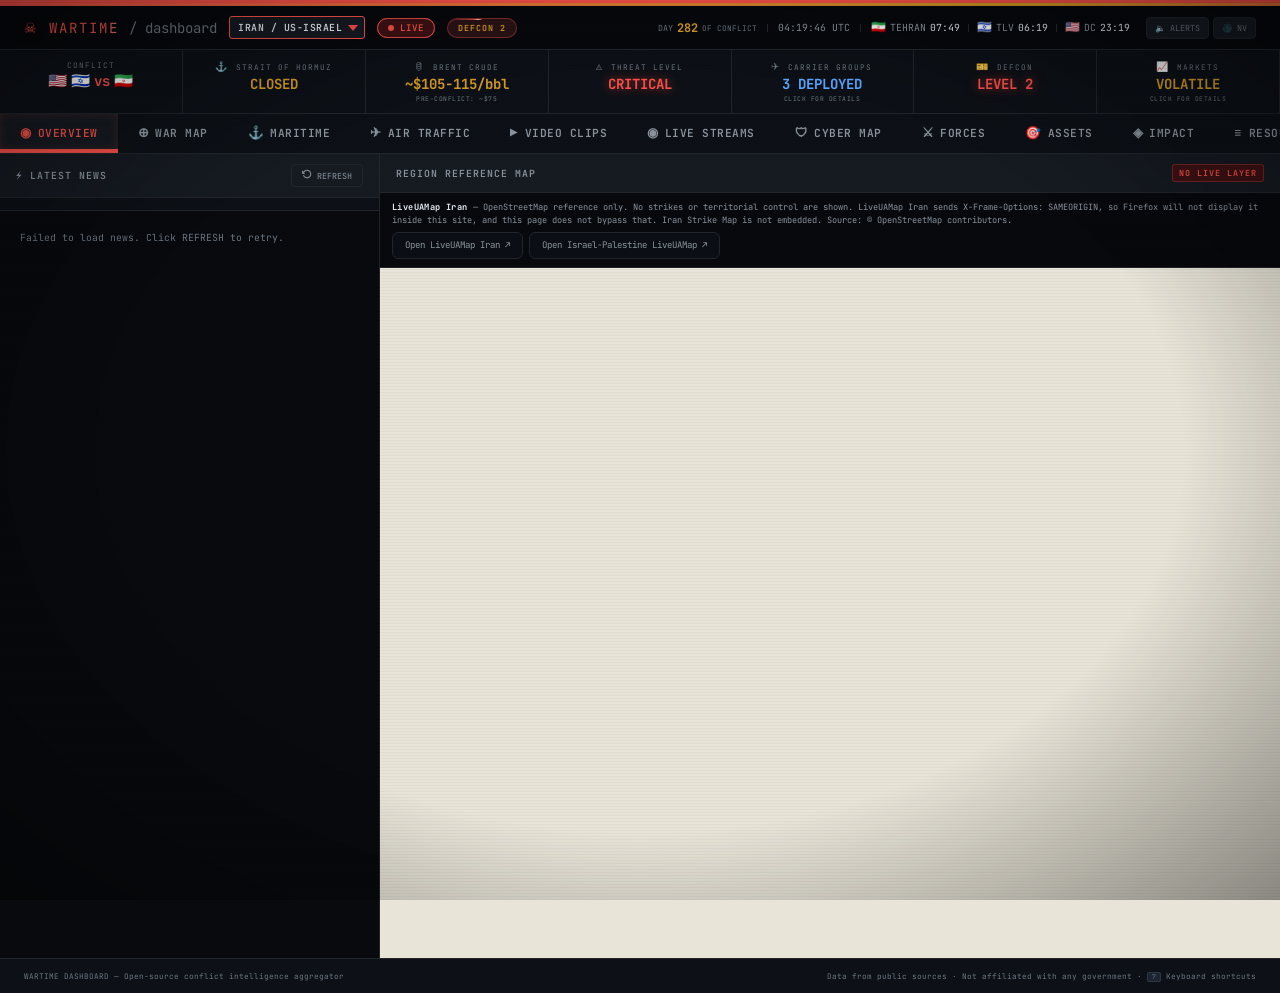
==== commit 7f8fee19: "Restore a frame-safe Ukraine map and an honest Iran reference Ukraine was embedded from api.livemapd" ====
--- a/index.html
+++ b/index.html
@@ -499,7 +499,7 @@
     position:relative;height:calc(100% - 34px);min-height:360px;overflow:hidden;
     display:flex;align-items:center;justify-content:center;background:#05070b;
   }
-  .main-area .live-map-portal{height:calc(100% - 68px)}
+  .main-area .live-map-portal{height:auto}
   .live-map-portal::before{
     content:'';position:absolute;inset:0;
     background:
@@ -535,25 +535,31 @@
   .map-portal-actions{display:flex;flex-wrap:wrap;gap:8px}
   .map-portal-actions .primary{background:var(--red-dim);border-color:rgba(248,81,73,.55);color:var(--red);font-weight:700}
   .map-portal-actions a{text-decoration:none}
-  .live-map-portal.has-frame{display:block}
+  .live-map-portal.has-frame{
+    display:grid;grid-template-rows:auto minmax(0,1fr);align-items:stretch;justify-content:stretch;
+  }
   .live-map-portal.has-frame::before,.live-map-portal.has-frame::after{display:none}
-  .live-map-frame{
-    width:100%;height:100%;min-height:inherit;border:0;display:block;background:#05070b;
-  }
-  .map-frame-toolbar{
-    position:absolute;left:12px;right:12px;bottom:12px;z-index:3;
-    display:flex;align-items:center;justify-content:space-between;gap:10px;
-    padding:8px 10px;border:1px solid rgba(88,166,255,.2);border-radius:6px;
-    background:rgba(8,10,14,.84);backdrop-filter:blur(12px);
-  }
-  .map-frame-title{font-family:var(--mono);font-size:.68rem;color:var(--text);letter-spacing:.8px;text-transform:uppercase}
-  .map-frame-sub{font-family:var(--mono);font-size:.52rem;color:var(--text3);letter-spacing:.6px;text-transform:uppercase;margin-top:2px}
-  .map-frame-actions{display:flex;flex-wrap:wrap;gap:6px;justify-content:flex-end}
-  .map-frame-actions a{text-decoration:none}
+  .map-status{
+    flex:0 0 auto;padding:8px 12px;border-bottom:1px solid var(--border);
+    background:rgba(8,10,14,.96);color:var(--text2);
+    font-family:var(--mono);font-size:.62rem;line-height:1.45;
+  }
+  .map-status strong{color:var(--text);font-weight:700;letter-spacing:.4px}
+  .map-status-links{display:flex;flex-wrap:wrap;gap:6px;margin-top:6px}
+  .map-status-links a{text-decoration:none}
+  .map-frame-stage{position:relative;min-height:320px;height:100%}
+  .live-map-portal .live-map-frame{position:absolute;inset:0;width:100%;height:100%;border:0;background:#e8e4d8}
+  .map-frame-loading,.map-frame-error{
+    position:absolute;inset:0;z-index:2;display:flex;align-items:center;justify-content:center;
+    padding:16px;text-align:center;background:#05070b;color:var(--text2);
+    font-family:var(--mono);font-size:.72rem;line-height:1.45;
+  }
+  .map-frame-error{z-index:4}
+  .map-frame-loading[hidden],.map-frame-error[hidden]{display:none}
   @media(max-width:700px){
-    .map-frame-toolbar{left:8px;right:8px;bottom:8px;align-items:flex-start;flex-direction:column}
-    .map-frame-actions{width:100%;justify-content:flex-start}
     .map-portal-meta{grid-template-columns:1fr}
+    .map-status{font-size:.58rem;padding:8px}
+    .map-frame-stage{min-height:220px}
   }
 
   /* PiP MINI PLAYER */
@@ -656,7 +662,12 @@
   /* SIDEBAR SPLIT for news+map */
   .split-layout{display:grid;grid-template-columns:380px 1fr;height:calc(100vh - 96px)}
   .split-layout .sidebar{border-right:1px solid var(--border);overflow:hidden;display:flex;flex-direction:column}
-  .split-layout .main-area{overflow:hidden;position:relative}
+  .split-layout .main-area{overflow:hidden;position:relative;display:flex;flex-direction:column;min-height:0}
+  .main-area > .section-head{flex:0 0 auto}
+  .main-area .live-map-portal{flex:1 1 auto;height:auto;min-height:280px}
+  #panel-warmap .full-frame{display:flex;flex-direction:column;min-height:0}
+  #panel-warmap .full-frame > .section-head{flex:0 0 auto}
+  #panel-warmap .live-map-portal{flex:1 1 auto;height:auto;min-height:320px}
 
   /* SKIP NAV */
   .skip-nav{
@@ -1236,8 +1247,10 @@
       </div>
     </div>
     <div class="main-area">
-      <div class="section-head"><span>LIVE WAR MAP</span><span class="badge">LIVE</span></div>
-      <div id="overviewMapPortal" class="live-map-portal" role="region" aria-label="Live war map"></div>
+      <div class="section-head"><span id="overviewMapTitle">REGION REFERENCE MAP</span><span class="badge" id="overviewMapBadge">NO LIVE LAYER</span></div>
+      <div id="overviewMapPortal" class="live-map-portal" role="region" aria-label="War map">
+        <div class="loading"><div class="spinner"></div>Loading map…</div>
+      </div>
     </div>
   </div>
 </div>
@@ -1246,17 +1259,17 @@
 <div class="panel" id="panel-warmap" role="tabpanel">
   <div class="full-frame">
     <div class="section-head">
-      <span id="warmapTitle">IRAN WAR MAP - LIVE</span>
+      <span id="warmapTitle">IRAN REGION MAP</span>
       <div class="map-btn-container" style="display:flex;gap:8px;">
-        <button class="overlay-btn active" data-map-url="https://iranstrikemap.com/" data-embed-url="https://iranstrikemap.com/" onclick="setMapSrc('https://iranstrikemap.com/','https://iranstrikemap.com/')" aria-label="Switch to embedded Iran strike map">Iran Strike Map</button>
-        <button class="overlay-btn" data-map-url="https://iranwarmap.com/" data-embed-url="https://iranwarmap.com/" onclick="setMapSrc('https://iranwarmap.com/','https://iranwarmap.com/')" aria-label="Switch to embedded Iran war map">Iran War Map</button>
-        <button class="overlay-btn" data-map-url="https://iran.liveuamap.com/" onclick="setMapSrc('https://iran.liveuamap.com/')" aria-label="Open Iran Liveuamap externally">Liveuamap Iran</button>
-        <button class="overlay-btn" data-map-url="https://israelpalestine.liveuamap.com/" onclick="setMapSrc('https://israelpalestine.liveuamap.com/')" aria-label="Open Israel-Palestine Liveuamap externally">Israel-Palestine</button>
-        <button class="overlay-btn" data-map-url="https://liveuamap.com/" onclick="setMapSrc('https://liveuamap.com/')" aria-label="Open global Liveuamap externally">Global Liveuamap</button>
-        <button class="overlay-btn" onclick="openLink('https://acleddata.com/iran-crisis-live/')" aria-label="Open ACLED conflict data in new tab">ACLED Data ↗</button>
+        <button class="overlay-btn active" data-map-id="liveuamap-iran" onclick="setMapSrc('iran','liveuamap-iran')" aria-label="Show Iran region reference and open LiveUAMap Iran">LiveUAMap Iran</button>
+        <button class="overlay-btn" data-map-id="reference" onclick="setMapSrc('iran','reference')" aria-label="Show OpenStreetMap reference of Iran">Region reference</button>
+        <button class="overlay-btn" data-map-id="israel-palestine" onclick="setMapSrc('iran','israel-palestine')" aria-label="Show Levant reference map">Israel-Palestine</button>
+        <a class="overlay-btn" href="https://acleddata.com/iran-crisis-live/" target="_blank" rel="noopener noreferrer">ACLED Data ↗</a>
       </div>
     </div>
-    <div id="warmapPortal" class="live-map-portal" role="region" aria-label="Interactive war map"></div>
+    <div id="warmapPortal" class="live-map-portal" role="region" aria-label="Interactive war map">
+      <div class="loading"><div class="spinner"></div>Loading map…</div>
+    </div>
   </div>
 </div>
 
@@ -1725,6 +1738,7 @@
   <span>Data from public sources · Not affiliated with any government · <kbd style="background:var(--surface3);border:1px solid var(--border2);border-radius:2px;padding:0 4px;font-size:.5rem">?</kbd> Keyboard shortcuts</span>
 </footer>
 
+<script src="conflict-maps.js"></script>
 <script>
 // ===== THEATER CONFIGURATION =====
 const THEATERS={
@@ -1735,14 +1749,6 @@
     flags:'\u{1F1FA}\u{1F1F8}\u{1F1EE}\u{1F1F1} vs \u{1F1EE}\u{1F1F7}',
     flagsHtml:'<span class="flag">&#127482;&#127480;</span><span class="flag">&#127470;&#127473;</span> vs <span class="flag">&#127470;&#127479;</span>',
     startDate:'2026-02-28',
-    mapUrl:'https://iranstrikemap.com/',
-    mapButtons:[
-      {label:'Iran Strike Map',url:'https://iranstrikemap.com/',embedUrl:'https://iranstrikemap.com/'},
-      {label:'Iran War Map',url:'https://iranwarmap.com/',embedUrl:'https://iranwarmap.com/'},
-      {label:'Liveuamap Iran',url:'https://iran.liveuamap.com/'},
-      {label:'Israel-Palestine',url:'https://israelpalestine.liveuamap.com/'},
-      {label:'Global Liveuamap',url:'https://liveuamap.com/'},
-    ],
     maritimeUrl:'https://www.vesselfinder.com/aismap?lat=26.59&lon=56.27&zoom=10&width=1600&height=900&names=true',
     airTrafficUrl:'https://globe.adsb.fi/?lat=26.5&lon=53.6&zoom=6.0&hideSideBar',
     clocks:[
@@ -1769,12 +1775,6 @@
     flags:'\u{1F1FA}\u{1F1E6} vs \u{1F1F7}\u{1F1FA}',
     flagsHtml:'<span class="flag">&#127482;&#127462;</span> vs <span class="flag">&#127479;&#127482;</span>',
     startDate:'2022-02-24',
-    mapUrl:'https://api.livemapdata.com/',
-    mapButtons:[
-      {label:'Ukraine Liveuamap',url:'https://liveuamap.com/',embedUrl:'https://api.livemapdata.com/'},
-      {label:'Liveuamap Main',url:'https://liveuamap.com/'},
-      {label:'Global View',url:'https://liveuamap.com/en'},
-    ],
     maritimeUrl:'https://www.vesselfinder.com/aismap?lat=44.0&lon=33.5&zoom=7&width=1600&height=900&names=true',
     airTrafficUrl:'https://globe.adsb.fi/?lat=48.5&lon=35.0&zoom=6.0&hideSideBar',
     clocks:[
@@ -1796,61 +1796,12 @@
   },
 };
 
-const LIVE_MAP_SOURCES=[
-  {
-    host:'iranstrikemap.com',
-    title:'Iran Strike Map',
-    theater:'Iran / US-Israel',
-    focus:'Embedded strike and event tracker',
-    region:'Iran / Persian Gulf',
-    url:'https://iranstrikemap.com/',
-    embedUrl:'https://iranstrikemap.com/'
-  },
-  {
-    host:'iranwarmap.com',
-    title:'Iran War Map',
-    theater:'Iran / Israel / US',
-    focus:'Embedded OSINT map and feed',
-    region:'Middle East',
-    url:'https://iranwarmap.com/',
-    embedUrl:'https://iranwarmap.com/'
-  },
-  {
-    host:'api.livemapdata.com',
-    title:'Ukraine Liveuamap',
-    theater:'Ukraine / Russia',
-    focus:'Liveuamap embed endpoint',
-    region:'Ukraine',
-    url:'https://liveuamap.com/',
-    embedUrl:'https://api.livemapdata.com/'
-  },
-  {
-    host:'iran.liveuamap.com',
-    title:'Iran Liveuamap',
-    theater:'Iran / US-Israel',
-    focus:'Strikes, airspace, Hormuz risk',
-    region:'Tehran / Persian Gulf',
-    url:'https://iran.liveuamap.com/'
-  },
-  {
-    host:'israelpalestine.liveuamap.com',
-    title:'Israel-Palestine Liveuamap',
-    theater:'Israel / Gaza / Lebanon',
-    focus:'Regional strikes and alerts',
-    region:'Levant',
-    url:'https://israelpalestine.liveuamap.com/'
-  },
-  {
-    host:'liveuamap.com',
-    title:'Global Liveuamap',
-    theater:'Global conflict monitor',
-    focus:'Ukraine and worldwide incidents',
-    region:'Global',
-    url:'https://liveuamap.com/'
-  }
-];
-
 let currentTheater=THEATERS.iran;
+// Declared before theater restore. `let` is in the temporal dead zone, so a
+// typeof check inside switchTheater throws if these are still later in the file.
+let allVideoClips=[];
+let videoLastFetch=0;
+let currentPanel='overview';
 
 // ===== DAY COUNTER =====
 function updateDayCount(){
@@ -1902,22 +1853,8 @@
   }
   updateClock();
 
-  // Update live map panels
-  const warmapPanel=document.getElementById('panel-warmap');
-  if(warmapPanel){
-    const defaultMap=getDefaultMapSource(theater);
-    renderLiveMapSurface(document.getElementById('warmapPortal'),defaultMap.url,defaultMap.embedUrl);
-    // Update map buttons
-    const btnContainer=warmapPanel.querySelector('.map-btn-container');
-    if(btnContainer){
-      btnContainer.innerHTML=theater.mapButtons.map(renderMapButton).join('')+
-        (theaterId==='iran'?`<button class="overlay-btn" onclick="openLink('https://acleddata.com/iran-crisis-live/')">ACLED Data ↗</button>`:'');
-      updateMapButtonState(defaultMap.url,defaultMap.embedUrl);
-    }
-  }
-  // Update overview map
-  const overviewMap=getDefaultMapSource(theater);
-  renderLiveMapSurface(document.getElementById('overviewMapPortal'),overviewMap.url,overviewMap.embedUrl);
+  // Update live map panels for the selected region.
+  showDefaultMaps(theaterId);
 
   // Update maritime iframe
   const maritimePanel=document.getElementById('panel-maritime');
@@ -1990,10 +1927,6 @@
     }
   }
 
-  // Update war map title
-  const warmapTitle=document.getElementById('warmapTitle');
-  if(warmapTitle) warmapTitle.textContent=theaterId==='ukraine'?'UKRAINE WAR MAP - LIVE':'IRAN WAR MAP - LIVE';
-
   // Update maritime title & buttons
   const maritimeTitle=document.getElementById('maritimeTitle');
   if(maritimeTitle) maritimeTitle.textContent=theaterId==='ukraine'?'⚓ BLACK SEA — MARITIME TRAFFIC':'⚓ STRAIT OF HORMUZ — MARITIME TRAFFIC';
@@ -2047,7 +1980,8 @@
   renderCoalitionFleet();
 
   // Invalidate video/news caches so stale data from other theater is cleared
-  if(typeof allVideoClips!=='undefined'){allVideoClips=[];videoLastFetch=0;}
+  allVideoClips=[];
+  videoLastFetch=0;
 
   // Re-render resources, impact & overview stats for the new theater
   renderResources();
@@ -2120,109 +2054,96 @@
 });
 
 // ===== MAP SOURCE SWITCHERS =====
-function normalizeMapUrl(url){
-  try{
-    const u=new URL(url,window.location.href);
-    u.hash='';
-    return u.toString();
-  }catch(e){
-    return url;
-  }
-}
-function mapHost(url){
-  try{return new URL(normalizeMapUrl(url)).hostname.replace(/^www\./,'')}
-  catch(e){return ''}
-}
-function getDefaultMapSource(theater=currentTheater){
-  return (theater&&theater.mapButtons&&theater.mapButtons[0])||{url:theater.mapUrl};
-}
-function mapKey(url,embedUrl){
-  return normalizeMapUrl(embedUrl||url);
-}
-function getLiveMapSource(url,embedUrl){
-  const normalized=normalizeMapUrl(url);
-  const embed=embedUrl?normalizeMapUrl(embedUrl):'';
-  const host=mapHost(embed||normalized);
-  return LIVE_MAP_SOURCES.find(s=>host===s.host||mapHost(s.embedUrl||s.url)===host)||{
-    host,
-    title:host||'Live map',
-    theater:'Live conflict map',
-    focus:embed?'Embedded map view':'External source',
-    region:'Current selection',
-    url:normalized,
-    embedUrl:embed
+function renderMapButtons(theaterId){
+  const theater=ConflictMaps.getTheater(theaterId);
+  if(!theater) return '';
+  const buttons=theater.maps.map(map=>`<button type="button" class="overlay-btn" data-map-id="${escAttr(map.id)}" onclick="setMapSrc('${escAttr(theaterId)}','${escAttr(map.id)}')" aria-label="${escAttr(map.title)}">${escHtml(map.label)}</button>`).join('');
+  const extra=theaterId==='iran'?'<a class="overlay-btn" href="https://acleddata.com/iran-crisis-live/" target="_blank" rel="noopener noreferrer">ACLED Data ↗</a>':'';
+  return buttons+extra;
+}
+function renderLiveMapSurface(el,theaterId,mapId){
+  if(!el||typeof ConflictMaps==='undefined') return;
+  const view=ConflictMaps.buildMapView(theaterId,mapId);
+  if(!view) return;
+  el.dataset.theaterId=view.theaterId;
+  el.dataset.mapId=view.mapId;
+  el.dataset.embedUrl=view.embedUrl||'';
+  el.dataset.openUrl=view.openUrl;
+  el.dataset.showsLiveEvents=view.showsLiveEvents?'true':'false';
+  el.dataset.mapState=view.embedUrl?'loading':'link-only';
+  el.classList.toggle('has-frame',!!view.embedUrl);
+  const linkHtml=view.links.map(link=>`<a class="overlay-btn" href="${escAttr(link.url)}" target="_blank" rel="noopener noreferrer">${escHtml(link.label)} ↗</a>`).join('');
+  if(el.id==='overviewMapPortal'){
+    const title=document.getElementById('overviewMapTitle');
+    const badge=document.getElementById('overviewMapBadge');
+    if(title) title.textContent=view.showsLiveEvents?'LIVE WAR MAP':'REGION REFERENCE MAP';
+    if(badge) badge.textContent=view.showsLiveEvents?'LIVE':'NO LIVE LAYER';
+  }
+  if(el.id==='warmapPortal'){
+    const warmapTitle=document.getElementById('warmapTitle');
+    if(warmapTitle) warmapTitle.textContent=view.panelTitle;
+  }
+  if(!view.embedUrl){
+    el.innerHTML=`
+      <div class="map-portal-shell">
+        <div class="map-portal-kicker">${escHtml(view.provider)}</div>
+        <div class="map-portal-title">${escHtml(view.title)}</div>
+        <div class="map-portal-copy">${escHtml(view.notice)}</div>
+        <div class="map-portal-actions">${linkHtml}</div>
+      </div>`;
+    return;
+  }
+  const eager=el.id==='overviewMapPortal'?'eager':'lazy';
+  el.innerHTML=`
+    <div class="map-status" role="status">
+      <strong>${escHtml(view.title)}</strong> — ${escHtml(view.notice)}
+      <span class="map-status-attr"> Source: ${escHtml(view.attribution)}.</span>
+      <div class="map-status-links">${linkHtml}</div>
+    </div>
+    <div class="map-frame-stage">
+      <div class="map-frame-loading"><div class="spinner"></div> ${escHtml(view.loadingLabel)}</div>
+      <div class="map-frame-error" hidden>
+        <div>
+          <div>${escHtml(view.errorLabel)}</div>
+          <div class="map-portal-actions" style="margin-top:12px;justify-content:center">${linkHtml}</div>
+        </div>
+      </div>
+      <iframe class="live-map-frame" title="${escAttr(view.frameTitle||view.title)}" loading="${eager}" referrerpolicy="no-referrer-when-downgrade" allowfullscreen></iframe>
+    </div>`;
+  const frame=el.querySelector('iframe');
+  const loading=el.querySelector('.map-frame-loading');
+  const error=el.querySelector('.map-frame-error');
+  const mark=(state)=>{
+    el.dataset.mapState=state;
+    if(loading) loading.hidden=state!=='loading';
+    if(error) error.hidden=state!=='error';
   };
-}
-function renderMapButton(b){
-  const url=normalizeMapUrl(b.url);
-  const embed=b.embedUrl?normalizeMapUrl(b.embedUrl):'';
-  const args=embed?`'${escAttr(url)}','${escAttr(embed)}'`:`'${escAttr(url)}'`;
-  return `<button class="overlay-btn" data-map-url="${escAttr(url)}" data-embed-url="${escAttr(embed)}" onclick="setMapSrc(${args})">${escHtml(b.label)}</button>`;
-}
-function renderLiveMapPortal(el,url){
-  if(!el) return;
-  const normalized=normalizeMapUrl(url);
-  const source=getLiveMapSource(normalized);
-  el.classList.remove('has-frame');
-  el.dataset.mapUrl=normalized;
-  el.dataset.embedUrl='';
-  el.innerHTML=`
-    <div class="map-portal-shell">
-      <div class="map-portal-kicker">LIVEUAMAP EXTERNAL MODE</div>
-      <div class="map-portal-title">${escHtml(source.title)}</div>
-      <div class="map-portal-copy">Liveuamap blocks third-party iframe display, so this dashboard opens the live map in a dedicated tab instead of showing a browser security error.</div>
-      <div class="map-portal-meta" aria-label="Selected map details">
-        <div class="map-portal-stat"><span>Theater</span><strong>${escHtml(source.theater)}</strong></div>
-        <div class="map-portal-stat"><span>Focus</span><strong>${escHtml(source.focus)}</strong></div>
-        <div class="map-portal-stat"><span>Region</span><strong>${escHtml(source.region)}</strong></div>
-      </div>
-      <div class="map-portal-actions">
-        <a class="overlay-btn primary" href="${escAttr(normalized)}" target="_blank" rel="noopener noreferrer">Open Live Map</a>
-        <button class="overlay-btn" onclick="copyMapLink('${escAttr(normalized)}')" aria-label="Copy selected Liveuamap link">Copy Link</button>
-      </div>
-    </div>`;
-}
-function renderLiveMapSurface(el,url,embedUrl){
-  if(!el) return;
-  const normalized=normalizeMapUrl(url);
-  const embed=embedUrl?normalizeMapUrl(embedUrl):'';
-  if(!embed){
-    renderLiveMapPortal(el,normalized);
-    return;
-  }
-  const source=getLiveMapSource(normalized,embed);
-  el.classList.add('has-frame');
-  el.dataset.mapUrl=normalized;
-  el.dataset.embedUrl=embed;
-  el.innerHTML=`
-    <iframe class="live-map-frame" src="${escAttr(embed)}" title="${escAttr(source.title)}" loading="lazy" referrerpolicy="no-referrer-when-downgrade" allowfullscreen></iframe>
-    <div class="map-frame-toolbar">
-      <div>
-        <div class="map-frame-title">${escHtml(source.title)}</div>
-        <div class="map-frame-sub">${escHtml(source.focus)} · ${escHtml(source.region)}</div>
-      </div>
-      <div class="map-frame-actions">
-        <a class="overlay-btn" href="${escAttr(normalized)}" target="_blank" rel="noopener noreferrer">Open Source ↗</a>
-        <button class="overlay-btn" onclick="copyMapLink('${escAttr(normalized)}')" aria-label="Copy selected map link">Copy Link</button>
-      </div>
-    </div>`;
-}
-function updateMapButtonState(url,embedUrl){
-  const activeKey=mapKey(url,embedUrl);
-  document.querySelectorAll('#panel-warmap .map-btn-container [data-map-url]').forEach(btn=>{
-    btn.classList.toggle('active',mapKey(btn.dataset.mapUrl,btn.dataset.embedUrl)===activeKey);
+  frame.addEventListener('load',()=>mark('ready'));
+  frame.addEventListener('error',()=>mark('error'));
+  setTimeout(()=>{if(el.dataset.mapState==='loading') mark('error');},20000);
+  // Give the stage its final box before the map page measures itself.
+  requestAnimationFrame(()=>{frame.src=view.embedUrl;});
+}
+function updateMapButtonState(mapId){
+  document.querySelectorAll('#panel-warmap .map-btn-container [data-map-id]').forEach(btn=>{
+    const on=btn.dataset.mapId===mapId;
+    btn.classList.toggle('active',on);
+    if(on) btn.setAttribute('aria-pressed','true');
+    else btn.setAttribute('aria-pressed','false');
   });
 }
-function setMapSrc(url,embedUrl){
-  renderLiveMapSurface(document.getElementById('warmapPortal'),url,embedUrl);
-  updateMapButtonState(url,embedUrl);
-}
-function copyMapLink(url){
-  if(navigator.clipboard&&navigator.clipboard.writeText){
-    navigator.clipboard.writeText(url).catch(()=>openLink(url));
-  }else{
-    openLink(url);
-  }
+function setMapSrc(theaterId,mapId){
+  renderLiveMapSurface(document.getElementById('warmapPortal'),theaterId,mapId);
+  updateMapButtonState(mapId);
+}
+function showDefaultMaps(theaterId){
+  const theater=ConflictMaps.getTheater(theaterId);
+  const mapId=theater?theater.defaultMapId:'';
+  const btnContainer=document.querySelector('#panel-warmap .map-btn-container');
+  if(btnContainer) btnContainer.innerHTML=renderMapButtons(theaterId);
+  renderLiveMapSurface(document.getElementById('warmapPortal'),theaterId,mapId);
+  renderLiveMapSurface(document.getElementById('overviewMapPortal'),theaterId,mapId);
+  updateMapButtonState(mapId);
 }
 function setMaritimeSrc(lat,lon,zoom){
   document.getElementById('maritimeFrame').src=`https://www.vesselfinder.com/aismap?lat=${lat}&lon=${lon}&zoom=${zoom}&width=1600&height=900&names=true`;
@@ -2515,9 +2436,7 @@
 }
 
 // ===== VIDEO CLIPS (Server-side aggregation — CDN cached) =====
-let allVideoClips=[];
 let currentVideoSource='all';
-let videoLastFetch=0;
 const VIDEO_CACHE_MS=600000; // 10 min client-side cache
 
 // Content filter: block memes, parodies, reaction videos, gaming, and off-topic content
@@ -2938,7 +2857,6 @@
 
 // ===== NOTIFICATION BADGES =====
 let lastSeenCounts={news:0,videos:0};
-let currentPanel='overview';
 
 function updateBadge(panel,count){
   const tab=document.querySelector(`[data-panel="${panel}"]`);
@@ -5513,7 +5431,7 @@
   if(!grid) return;
   const isUkraine=currentTheater.id==='ukraine';
   const cards=isUkraine?[
-    {icon:'🗺',title:'Liveuamap — Ukraine',desc:'Real-time conflict map with geolocated events, strikes, and frontline changes across Ukraine.',url:'https://liveuamap.com/',label:'liveuamap.com'},
+    {icon:'🗺',title:'Liveuamap — Ukraine',desc:'LiveUAMap Ukraine page used by the dashboard. The liveuamap.com site itself refuses to be framed.',url:'https://livemapdata.com/',label:'livemapdata.com'},
     {icon:'🗺',title:'DeepState Map',desc:'Ukrainian OSINT map with detailed frontline positions updated multiple times daily.',url:'https://deepstatemap.live/en',label:'deepstatemap.live'},
     {icon:'🎖',title:'ISW Daily Assessments',desc:'Institute for the Study of War daily campaign assessments with detailed maps and analysis.',url:'https://www.understandingwar.org/',label:'understandingwar.org'},
     {icon:'📊',title:'Oryx Equipment Losses',desc:'Visually confirmed military equipment losses for both Russia and Ukraine with photo evidence.',url:'https://www.oryxspioenkop.com/2022/02/attack-on-europe-documenting-equipment.html',label:'oryxspioenkop.com'},
@@ -5533,7 +5451,7 @@
     {icon:'📊',title:'Mediazona Casualties',desc:'Independent verified Russian military casualty tracker using obituaries and court records.',url:'https://en.zona.media/article/2022/05/11/casualties_eng',label:'zona.media'},
   ]:[
     {icon:'🗺',title:'Liveuamap — Iran',desc:'Real-time conflict map with geolocated news reports, strikes, and military movements across Iran.',url:'https://iran.liveuamap.com/',label:'iran.liveuamap.com'},
-    {icon:'🗺',title:'Iran Strike Map',desc:'Independent OSINT tracker with 115+ confirmed strikes, leader status, and verified video.',url:'https://iranstrikemap.com/',label:'iranstrikemap.com'},
+    {icon:'🗺',title:'Iran Strike Map',desc:'External tracker. Not embedded: this dashboard does not treat it as the current live layer.',url:'https://iranstrikemap.com/',label:'iranstrikemap.com'},
     {icon:'🗺',title:'ACLED Iran Crisis',desc:'Armed Conflict Location & Event Data — updated daily map of all strikes and retaliations.',url:'https://acleddata.com/iran-crisis-live/',label:'acleddata.com'},
     {icon:'🗺',title:'ISW/CTP ArcGIS Map',desc:'Institute for the Study of War interactive strike map companion to their daily conflict coverage.',url:'https://storymaps.arcgis.com/stories/089bc1a2fe684405a67d67f13bd31324',label:'storymaps.arcgis.com'},
     {icon:'⚓',title:'MarineTraffic — Hormuz',desc:'Live AIS ship positions in the Strait of Hormuz and Persian Gulf.',url:'https://www.marinetraffic.com/en/ais/home/centerx:56.7/centery:26.3/zoom:8',label:'marinetraffic.com'},
@@ -6113,11 +6031,8 @@
   }
 }catch(e){console.warn('localStorage restore failed:',e.message)}
 
-// Set live map panels. Frame-safe sources render inline; blocked sources open externally.
-const initialMap=getDefaultMapSource(currentTheater);
-renderLiveMapSurface(document.getElementById('overviewMapPortal'),initialMap.url,initialMap.embedUrl);
-renderLiveMapSurface(document.getElementById('warmapPortal'),initialMap.url,initialMap.embedUrl);
-updateMapButtonState(initialMap.url,initialMap.embedUrl);
+// Maps: allowed embeds only. Blocked conflict maps stay external links.
+showDefaultMaps(currentTheater.id);
 
 updateDayCount();
 updateClock();
@@ -6136,9 +6051,9 @@
 function addLazyTab(panel,cb){const el=document.querySelector(`[data-panel="${panel}"]`);if(el)el.addEventListener('click',cb,{once:true})}
 addLazyTab('warmap',()=>{
   const f=document.getElementById('warmapPortal');
-  if(f&&!f.dataset.mapUrl){
-    const defaultMap=getDefaultMapSource(currentTheater);
-    setMapSrc(defaultMap.url,defaultMap.embedUrl);
+  if(f&&!f.dataset.mapId){
+    const theater=ConflictMaps.getTheater(currentTheater.id);
+    if(theater) setMapSrc(currentTheater.id,theater.defaultMapId);
   }
 });
 addLazyTab('maritime',()=>{
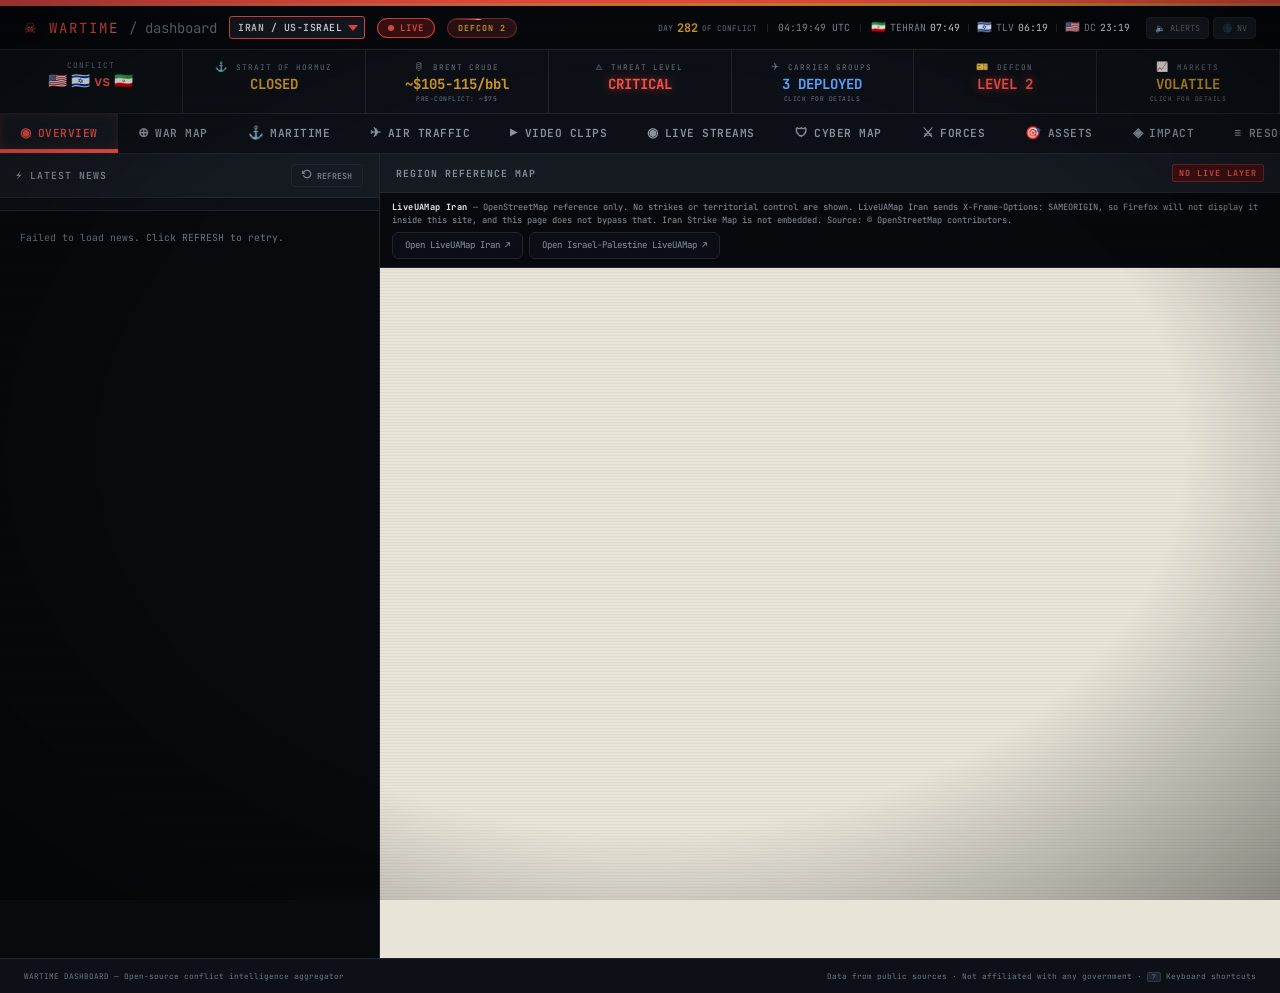
==== commit ed209527: "Fix VesselFinder Bad Request and the blocked Fortinet cyber frame VesselFinder's embed now requires " ====
--- a/index.html
+++ b/index.html
@@ -1284,6 +1284,7 @@
         <button class="overlay-btn" onclick="setMaritimeSrc(14.0,43.0,6)" aria-label="View Red Sea and Bab el-Mandeb vessel traffic">Red Sea / Bab el-Mandeb</button>
         <button class="overlay-btn" onclick="setMaritimeSrc(33.5,34.5,7)" aria-label="View Eastern Mediterranean vessel traffic">Eastern Med</button>
         <button class="overlay-btn" onclick="openLink('https://www.marinetraffic.com/en/ais/home/centerx:56.7/centery:26.3/zoom:8')" aria-label="Open MarineTraffic in new tab">Open MarineTraffic</button>
+        <button class="overlay-btn" onclick="openVesselFinder()" aria-label="Open VesselFinder map in a new tab">Open VesselFinder</button>
       </div>
     </div>
     <iframe id="maritimeFrame" src="about:blank" title="Maritime vessel traffic tracker" style="width:100%;height:calc(100% - 34px);border:0" loading="lazy"></iframe>
@@ -1365,20 +1366,21 @@
 <div class="panel" id="panel-cybermap" role="tabpanel">
   <div class="full-frame">
     <div class="section-head">
-      <span id="cyberMapTitle">🛡 LIVE CYBER THREAT MAP</span>
+      <span id="cyberMapTitle">🛡 CYBER THREAT MAP</span>
       <div id="cyberMapButtons" class="button-group">
-        <button class="overlay-btn active" onclick="setCyberSrc('https://threatmap.fortiguard.com/','Fortinet')" aria-label="Switch to Fortinet cyber threat map" style="background:#1a3320;border-color:#4dff88;color:#4dff88">⚔ Fortinet</button>
-        <button class="overlay-btn" onclick="setCyberSrc('https://threatmap.bitdefender.com/','Bitdefender')" aria-label="Switch to Bitdefender threat map">🔒 Bitdefender</button>
-        <button class="overlay-btn" onclick="setCyberSrc('https://www.digitalattackmap.com/','DDoS Map')" aria-label="Switch to Digital Attack DDoS map">💥 DDoS Map</button>
+        <button class="overlay-btn active" onclick="setCyberSrc('https://threatmap.bitdefender.com/','Bitdefender')" aria-label="Show Bitdefender live threat map" style="background:#1a3320;border-color:#4dff88;color:#4dff88">🔒 Bitdefender</button>
+        <button class="overlay-btn" onclick="openLink('https://fortiguard.fortinet.com/threat-map')" aria-label="Open Fortinet threat map in a new tab">⚔ Fortinet ↗</button>
+        <button class="overlay-btn" onclick="openLink('https://www.digitalattackmap.com/')" aria-label="Open historical Digital Attack Map in a new tab" title="Arbor DDoS visualization, data copyright 2020">💥 DDoS Map ↗</button>
         <button class="overlay-btn" onclick="openLink('https://cybermap.kaspersky.com/')" aria-label="Open Kaspersky cyber map in new tab">🌐 Kaspersky ↗</button>
         <button class="overlay-btn" onclick="openLink('https://threatmap.checkpoint.com/')" aria-label="Open Check Point threat map in new tab">🛡 Check Point ↗</button>
         <button class="overlay-btn" onclick="openLink('https://horizon.netscout.com/')" aria-label="Open NETSCOUT cyber threat horizon in new tab">📊 NETSCOUT ↗</button>
         <button class="overlay-btn" onclick="openLink('https://radar.cloudflare.com/')" aria-label="Open Cloudflare Radar in new tab">☁ Cloudflare ↗</button>
         <button class="overlay-btn btn-neon" onclick="openLink(currentTheater.id==='ukraine'?'https://gpsjam.org/?lat=48.5&lon=35.0&z=5':'https://gpsjam.org/?lat=26.5&lon=53.6&z=5')" aria-label="Open GPS jamming interference map in new tab">📡 GPS Jamming ↗</button>
-        <button class="overlay-btn" onclick="openLink('https://threatmap.fortiguard.com/')" aria-label="Open current cyber map in new tab">Open Full View ↗</button>
+        <button class="overlay-btn" onclick="openLink('https://threatmap.bitdefender.com/')" aria-label="Open Bitdefender threat map in a new tab">Open Bitdefender ↗</button>
       </div>
     </div>
-    <iframe id="cyberFrame" src="about:blank" title="Cyber threat map" style="width:100%;height:calc(100% - 34px);border:0" loading="lazy" sandbox="allow-scripts allow-same-origin allow-popups"></iframe>
+    <div class="map-status" id="cyberStatus" role="status">Source: Bitdefender Threat Map — their public live feed of attacks, infections, and spam. It is global, not the selected theater. Fortinet's map cannot be embedded here: frame-ancestors allows only fortinet.com.</div>
+    <iframe id="cyberFrame" src="about:blank" title="Bitdefender Threat Map" style="width:100%;height:calc(100% - 78px);border:0" loading="lazy" sandbox="allow-scripts allow-same-origin allow-popups"></iframe>
   </div>
 </div>
 
@@ -1739,6 +1741,8 @@
 </footer>
 
 <script src="conflict-maps.js"></script>
+<script src="maritime-embed.js"></script>
+<script src="cyber-embed.js"></script>
 <script>
 // ===== THEATER CONFIGURATION =====
 const THEATERS={
@@ -1749,7 +1753,7 @@
     flags:'\u{1F1FA}\u{1F1F8}\u{1F1EE}\u{1F1F1} vs \u{1F1EE}\u{1F1F7}',
     flagsHtml:'<span class="flag">&#127482;&#127480;</span><span class="flag">&#127470;&#127473;</span> vs <span class="flag">&#127470;&#127479;</span>',
     startDate:'2026-02-28',
-    maritimeUrl:'https://www.vesselfinder.com/aismap?lat=26.59&lon=56.27&zoom=10&width=1600&height=900&names=true',
+    maritime:{lat:26.59,lon:56.27,zoom:10},
     airTrafficUrl:'https://globe.adsb.fi/?lat=26.5&lon=53.6&zoom=6.0&hideSideBar',
     clocks:[
       {label:'\u{1F1EE}\u{1F1F7} TEHRAN',tz:'Asia/Tehran',id:'theaterClock1'},
@@ -1775,7 +1779,7 @@
     flags:'\u{1F1FA}\u{1F1E6} vs \u{1F1F7}\u{1F1FA}',
     flagsHtml:'<span class="flag">&#127482;&#127462;</span> vs <span class="flag">&#127479;&#127482;</span>',
     startDate:'2022-02-24',
-    maritimeUrl:'https://www.vesselfinder.com/aismap?lat=44.0&lon=33.5&zoom=7&width=1600&height=900&names=true',
+    maritime:{lat:44.0,lon:33.5,zoom:7},
     airTrafficUrl:'https://globe.adsb.fi/?lat=48.5&lon=35.0&zoom=6.0&hideSideBar',
     clocks:[
       {label:'\u{1F1FA}\u{1F1E6} KYIV',tz:'Europe/Kyiv',id:'theaterClock1'},
@@ -1860,7 +1864,7 @@
   const maritimePanel=document.getElementById('panel-maritime');
   if(maritimePanel){
     const iframe=maritimePanel.querySelector('iframe');
-    if(iframe) iframe.src=theater.maritimeUrl;
+    if(iframe&&theater.maritime) setMaritimeSrc(theater.maritime.lat,theater.maritime.lon,theater.maritime.zoom);
   }
 
   // Update air traffic iframe
@@ -1938,14 +1942,16 @@
         <button class="overlay-btn" onclick="setMaritimeSrc(46.0,37.0,8)">Sea of Azov</button>
         <button class="overlay-btn" onclick="setMaritimeSrc(41.0,29.0,9)">Bosphorus</button>
         <button class="overlay-btn" onclick="setMaritimeSrc(46.5,30.7,10)">Odesa Port</button>
-        <button class="overlay-btn" onclick="openLink('https://www.marinetraffic.com/en/ais/home/centerx:34.0/centery:43.5/zoom:7')">Open MarineTraffic</button>`;
+        <button class="overlay-btn" onclick="openLink('https://www.marinetraffic.com/en/ais/home/centerx:34.0/centery:43.5/zoom:7')">Open MarineTraffic</button>
+        <button class="overlay-btn" onclick="openVesselFinder()">Open VesselFinder</button>`;
     }else{
       maritimeButtons.innerHTML=`
         <button class="overlay-btn" onclick="setMaritimeSrc(26.3,56.7,8)">Hormuz Strait</button>
         <button class="overlay-btn" onclick="setMaritimeSrc(26.0,50.5,7)">Persian Gulf Wide</button>
         <button class="overlay-btn" onclick="setMaritimeSrc(14.0,43.0,6)">Red Sea / Bab el-Mandeb</button>
         <button class="overlay-btn" onclick="setMaritimeSrc(33.5,34.5,7)">Eastern Med</button>
-        <button class="overlay-btn" onclick="openLink('https://www.marinetraffic.com/en/ais/home/centerx:56.7/centery:26.3/zoom:8')">Open MarineTraffic</button>`;
+        <button class="overlay-btn" onclick="openLink('https://www.marinetraffic.com/en/ais/home/centerx:56.7/centery:26.3/zoom:8')">Open MarineTraffic</button>
+        <button class="overlay-btn" onclick="openVesselFinder()">Open VesselFinder</button>`;
     }
   }
 
@@ -2145,13 +2151,26 @@
   renderLiveMapSurface(document.getElementById('overviewMapPortal'),theaterId,mapId);
   updateMapButtonState(mapId);
 }
+let maritimeView={lat:26.59,lon:56.27,zoom:10};
 function setMaritimeSrc(lat,lon,zoom){
-  document.getElementById('maritimeFrame').src=`https://www.vesselfinder.com/aismap?lat=${lat}&lon=${lon}&zoom=${zoom}&width=1600&height=900&names=true`;
+  maritimeView={lat:Number(lat),lon:Number(lon),zoom:Number(zoom)};
+  const frame=document.getElementById('maritimeFrame');
+  if(!frame||typeof MaritimeEmbed==='undefined') return;
+  frame.src=MaritimeEmbed.vesselFinderEmbedUrl(maritimeView.lat,maritimeView.lon,maritimeView.zoom,location.href);
+}
+function openVesselFinder(){
+  if(typeof MaritimeEmbed==='undefined') return;
+  openLink(MaritimeEmbed.vesselFinderEmbedUrl(maritimeView.lat,maritimeView.lon,maritimeView.zoom,location.href));
 }
 function setAirSrc(url){document.getElementById('airFrame').src=url}
-let activeCyberLabel='Fortinet';
+let activeCyberLabel='Bitdefender';
 function setCyberSrc(url,label){
-  document.getElementById('cyberFrame').src=url;
+  if(typeof CyberEmbed==='undefined'||!CyberEmbed.embedAllowed(url)){
+    openLink(url);
+    return;
+  }
+  const frame=document.getElementById('cyberFrame');
+  if(frame) frame.src=url;
   activeCyberLabel=label||'';
   document.querySelectorAll('#cyberMapButtons .overlay-btn').forEach(b=>{
     const isExt=b.textContent.includes('↗');
@@ -6058,7 +6077,9 @@
 });
 addLazyTab('maritime',()=>{
   const f=document.getElementById('maritimeFrame');
-  if(f&&(!f.src||f.src==='about:blank'||f.src===window.location.href)) f.src=currentTheater.maritimeUrl;
+  if(f&&(!f.src||f.src==='about:blank'||f.src===window.location.href)&&currentTheater.maritime){
+    setMaritimeSrc(currentTheater.maritime.lat,currentTheater.maritime.lon,currentTheater.maritime.zoom);
+  }
 });
 addLazyTab('airtraffic',()=>{
   const f=document.getElementById('airFrame');
@@ -6076,7 +6097,7 @@
 });
 addLazyTab('cybermap',()=>{
   const f=document.getElementById('cyberFrame');
-  if(f&&(!f.src||f.src==='about:blank'||f.src===window.location.href)) f.src='https://threatmap.fortiguard.com/';
+  if(f&&(!f.src||f.src==='about:blank'||f.src===window.location.href)&&typeof CyberEmbed!=='undefined') f.src=CyberEmbed.BITDEFENDER;
 });
 
 // Track active panel for badges + PiP behavior
